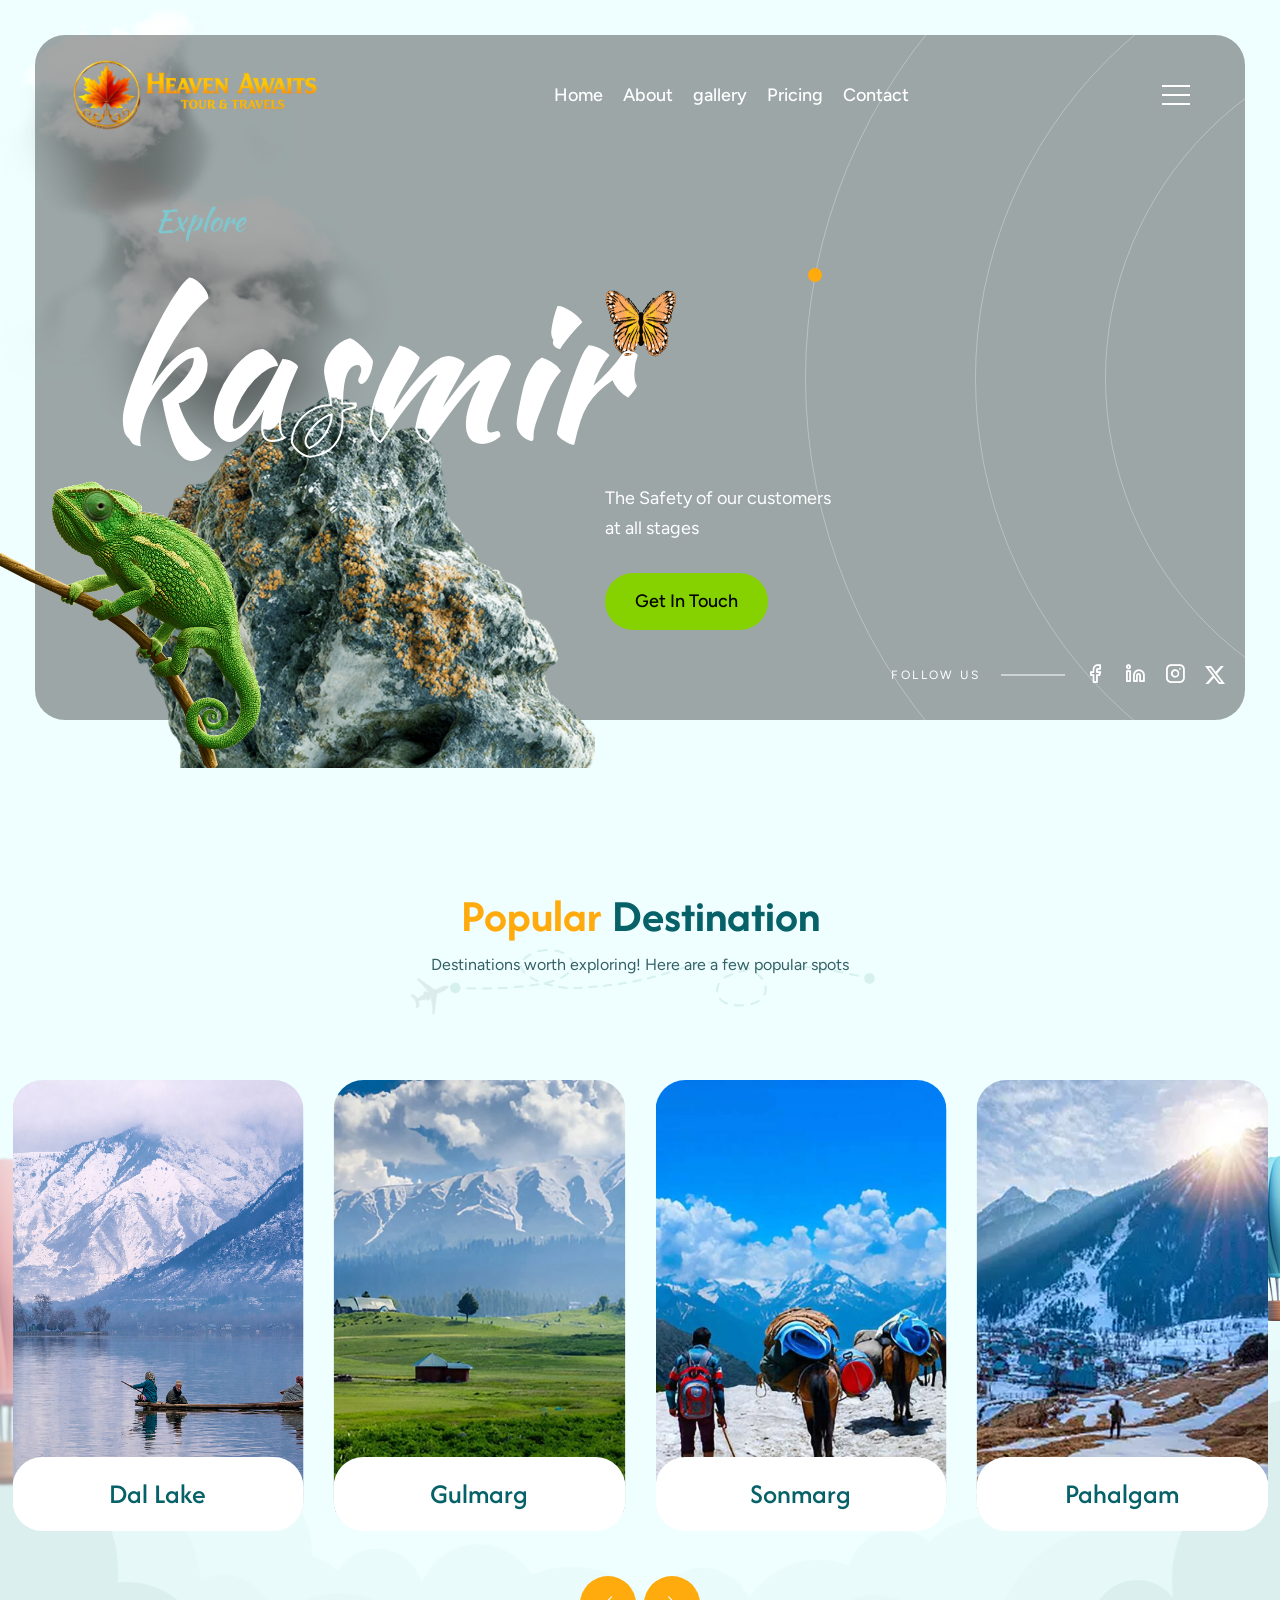
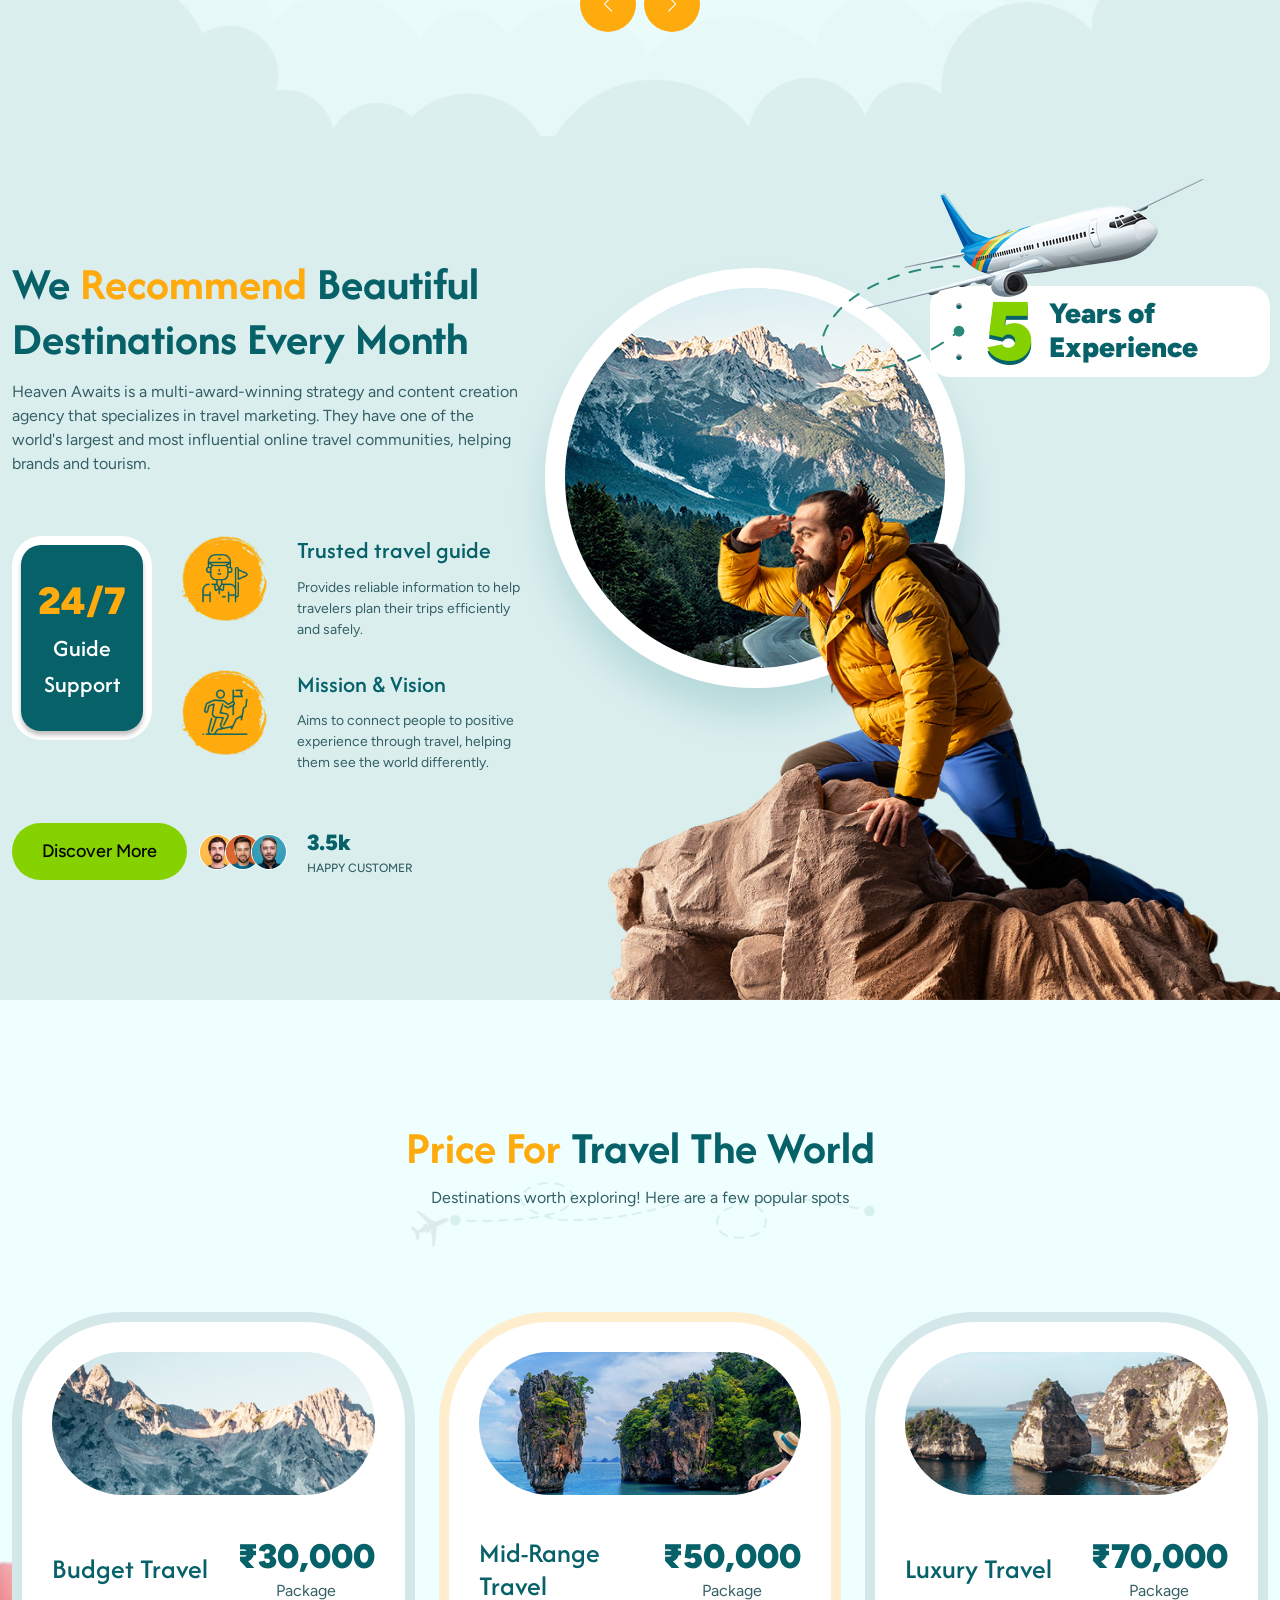
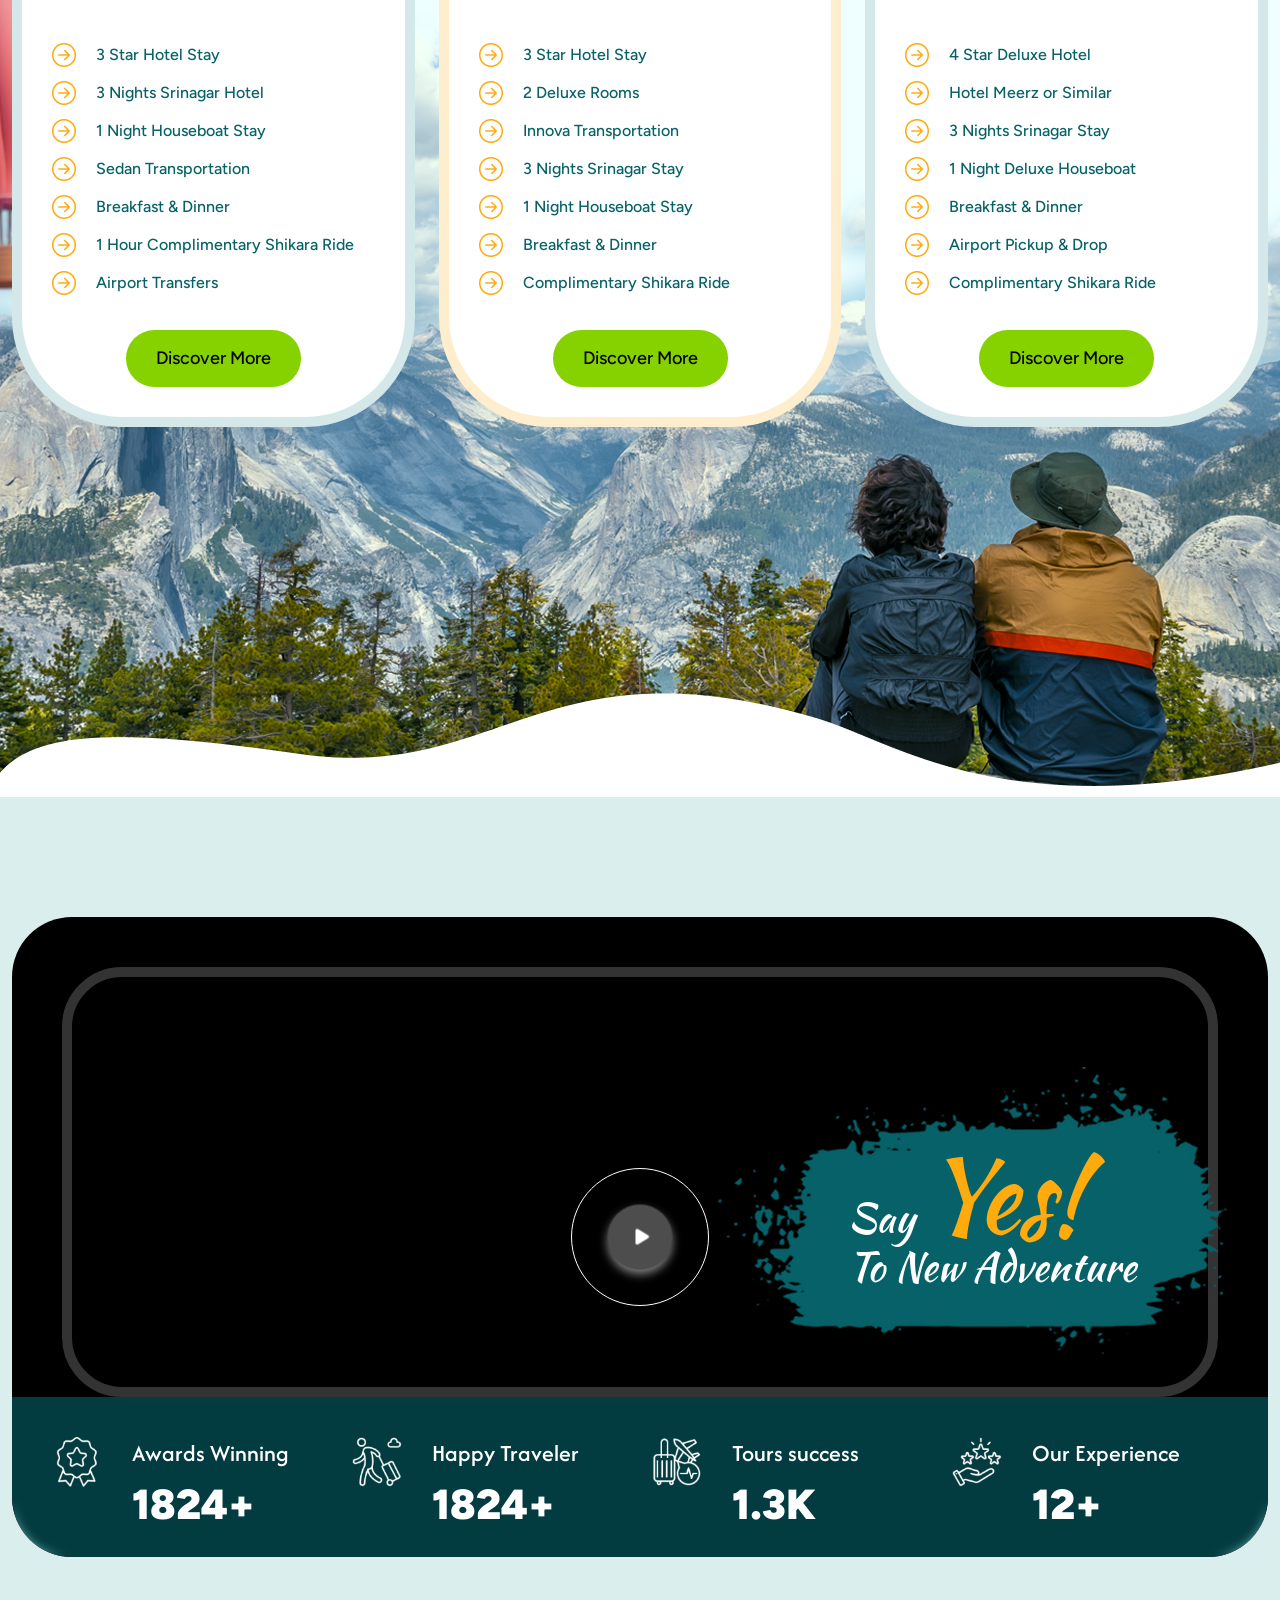
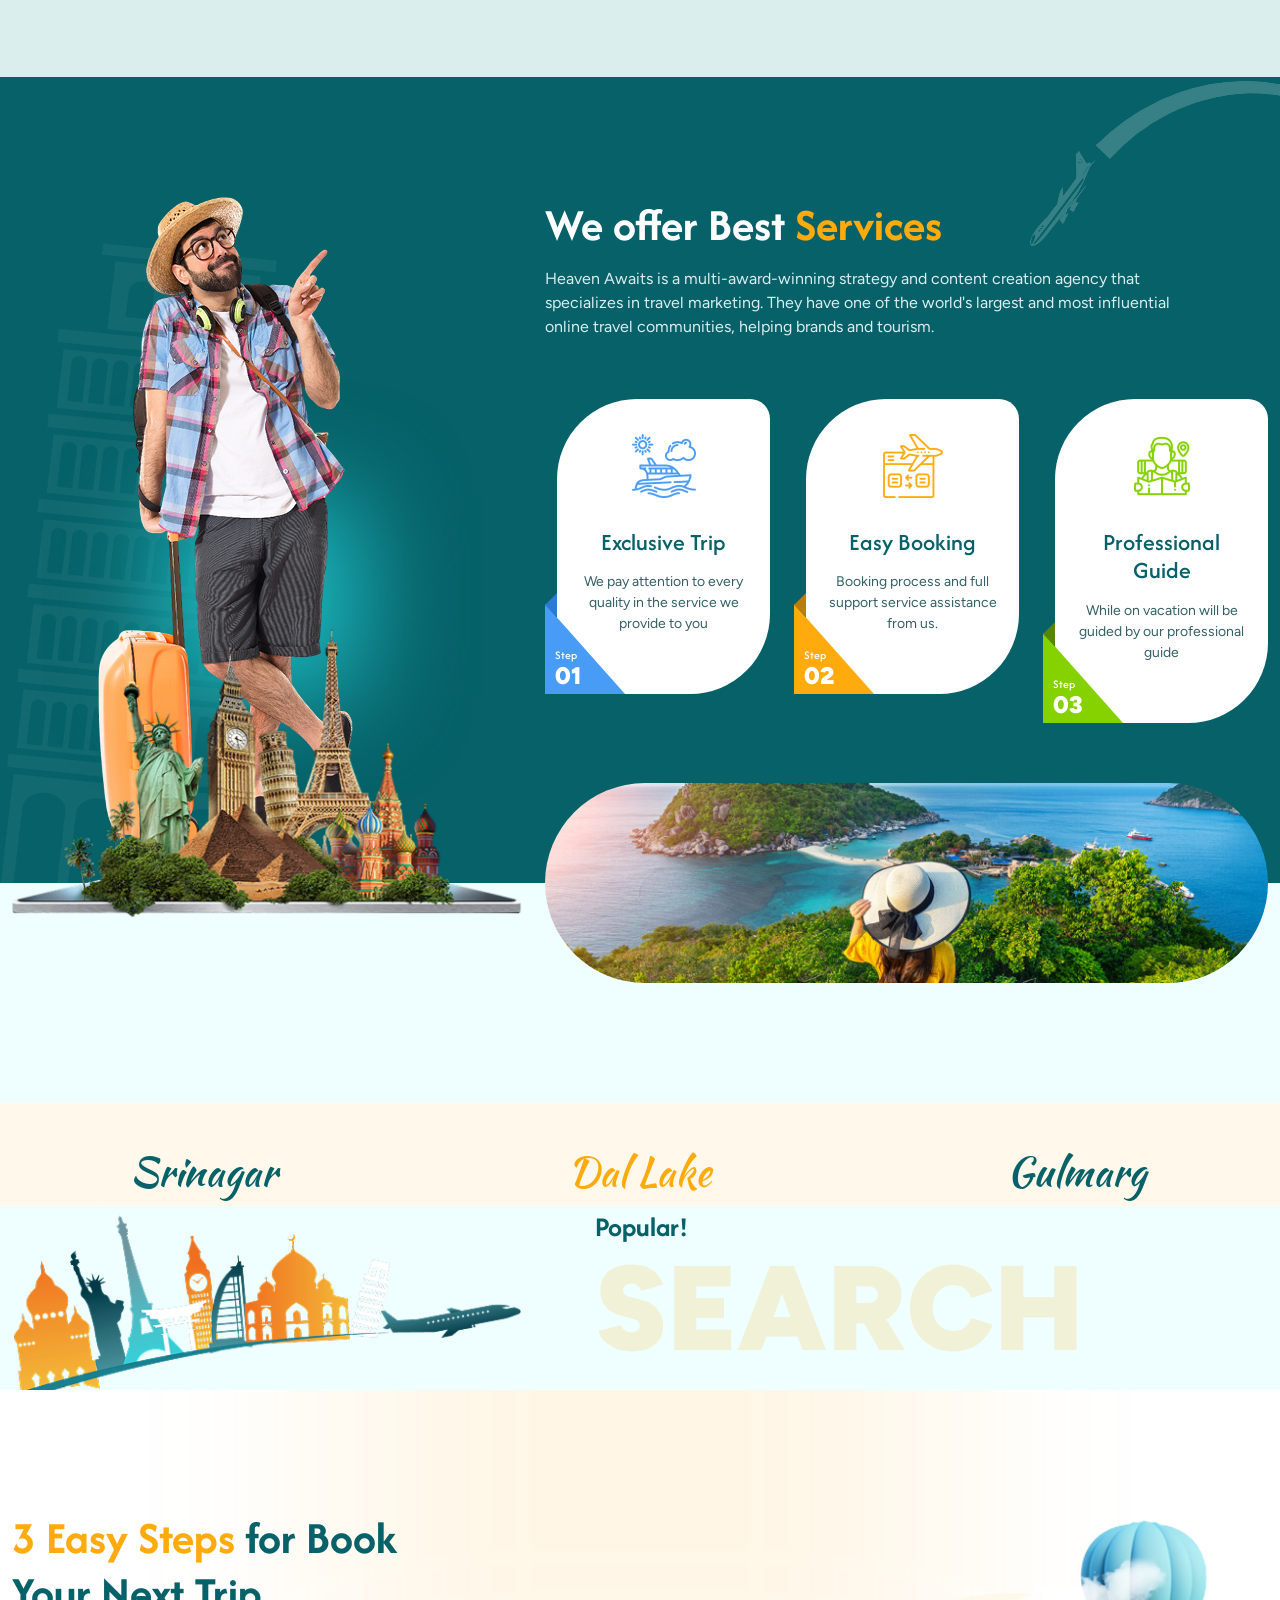
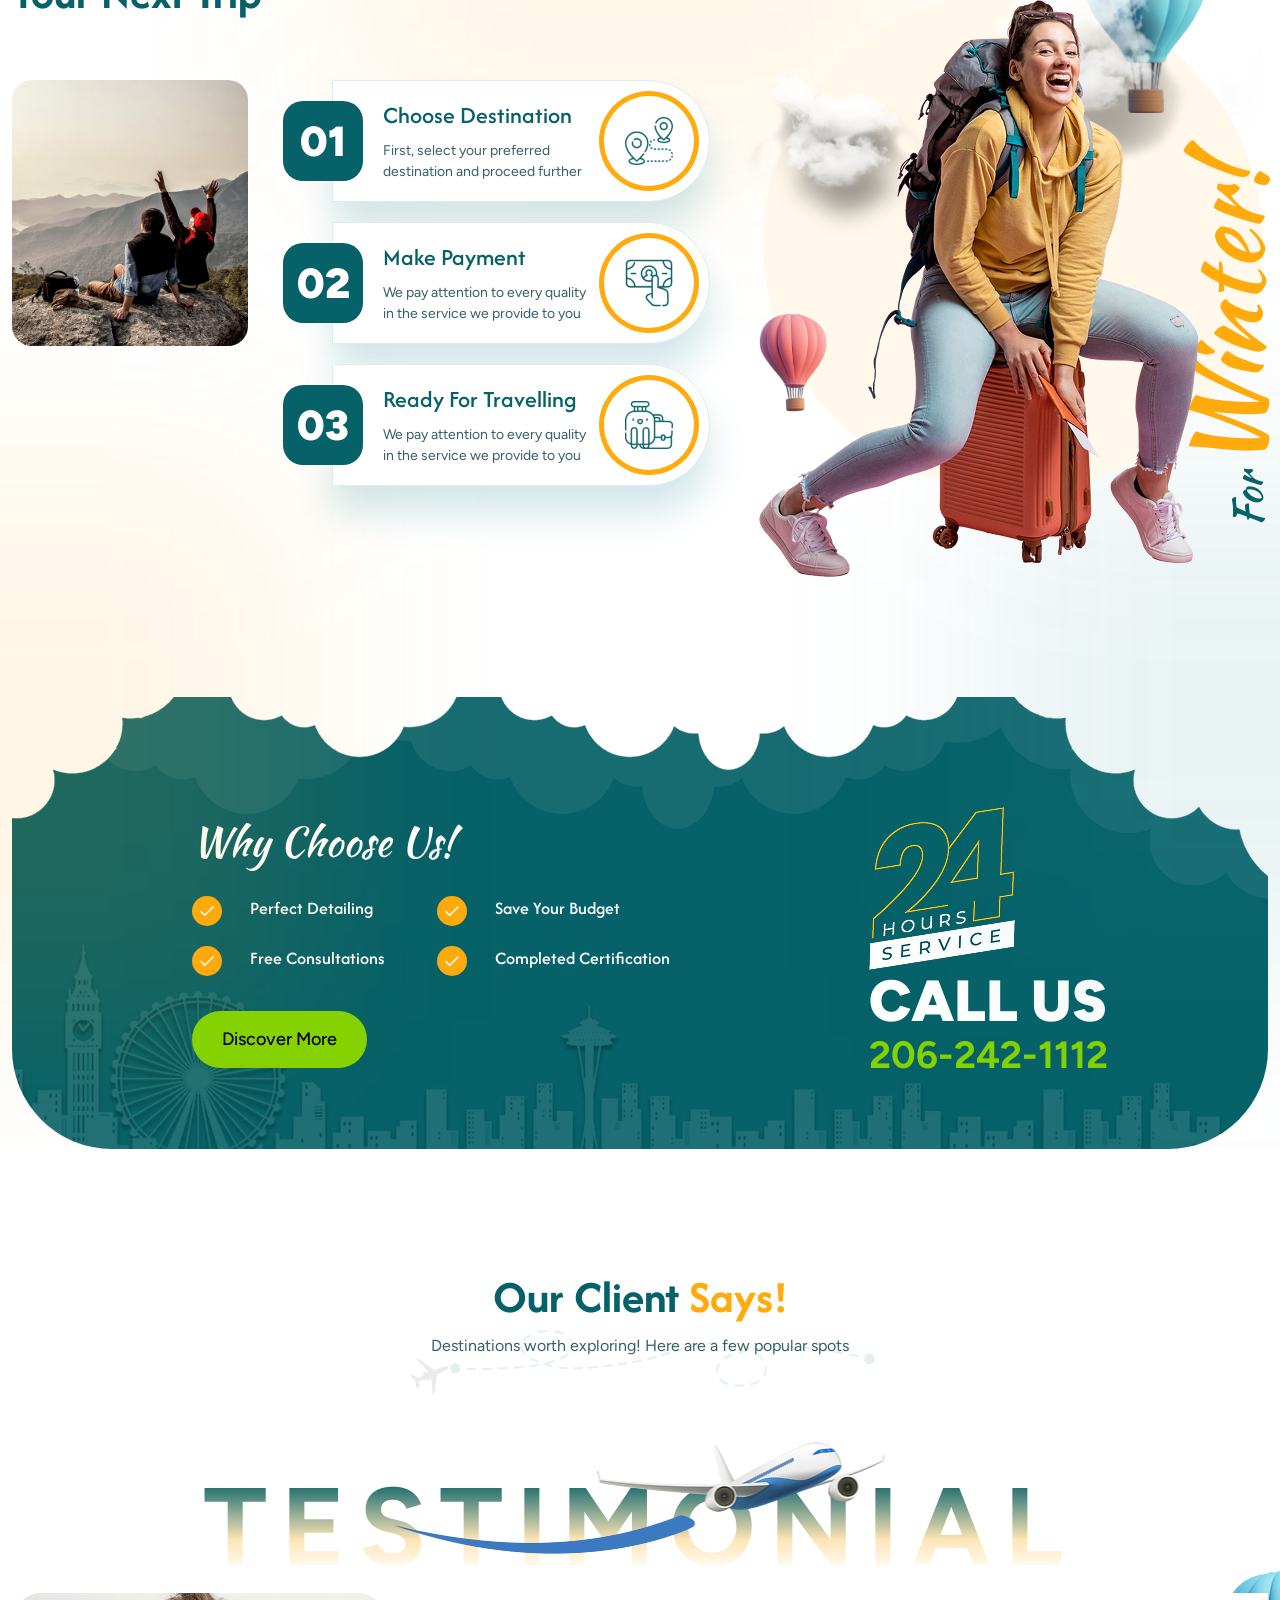
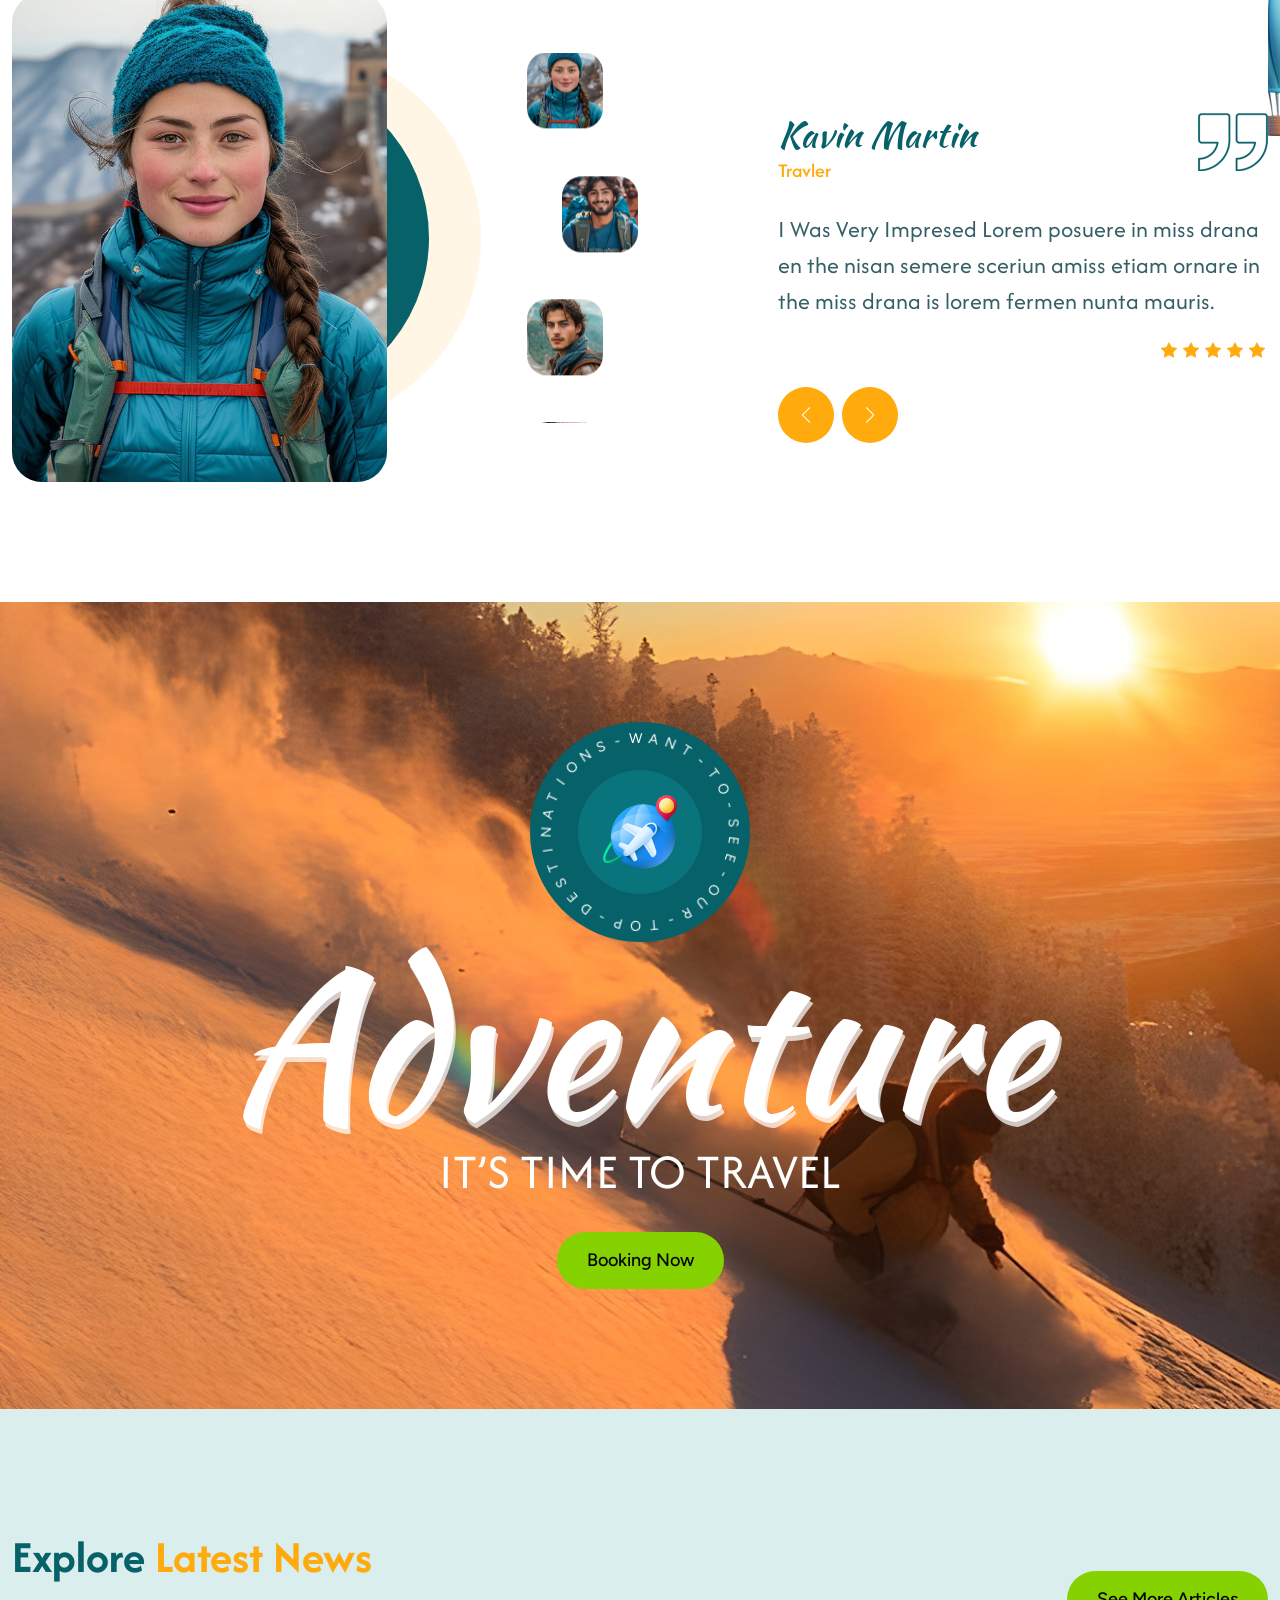
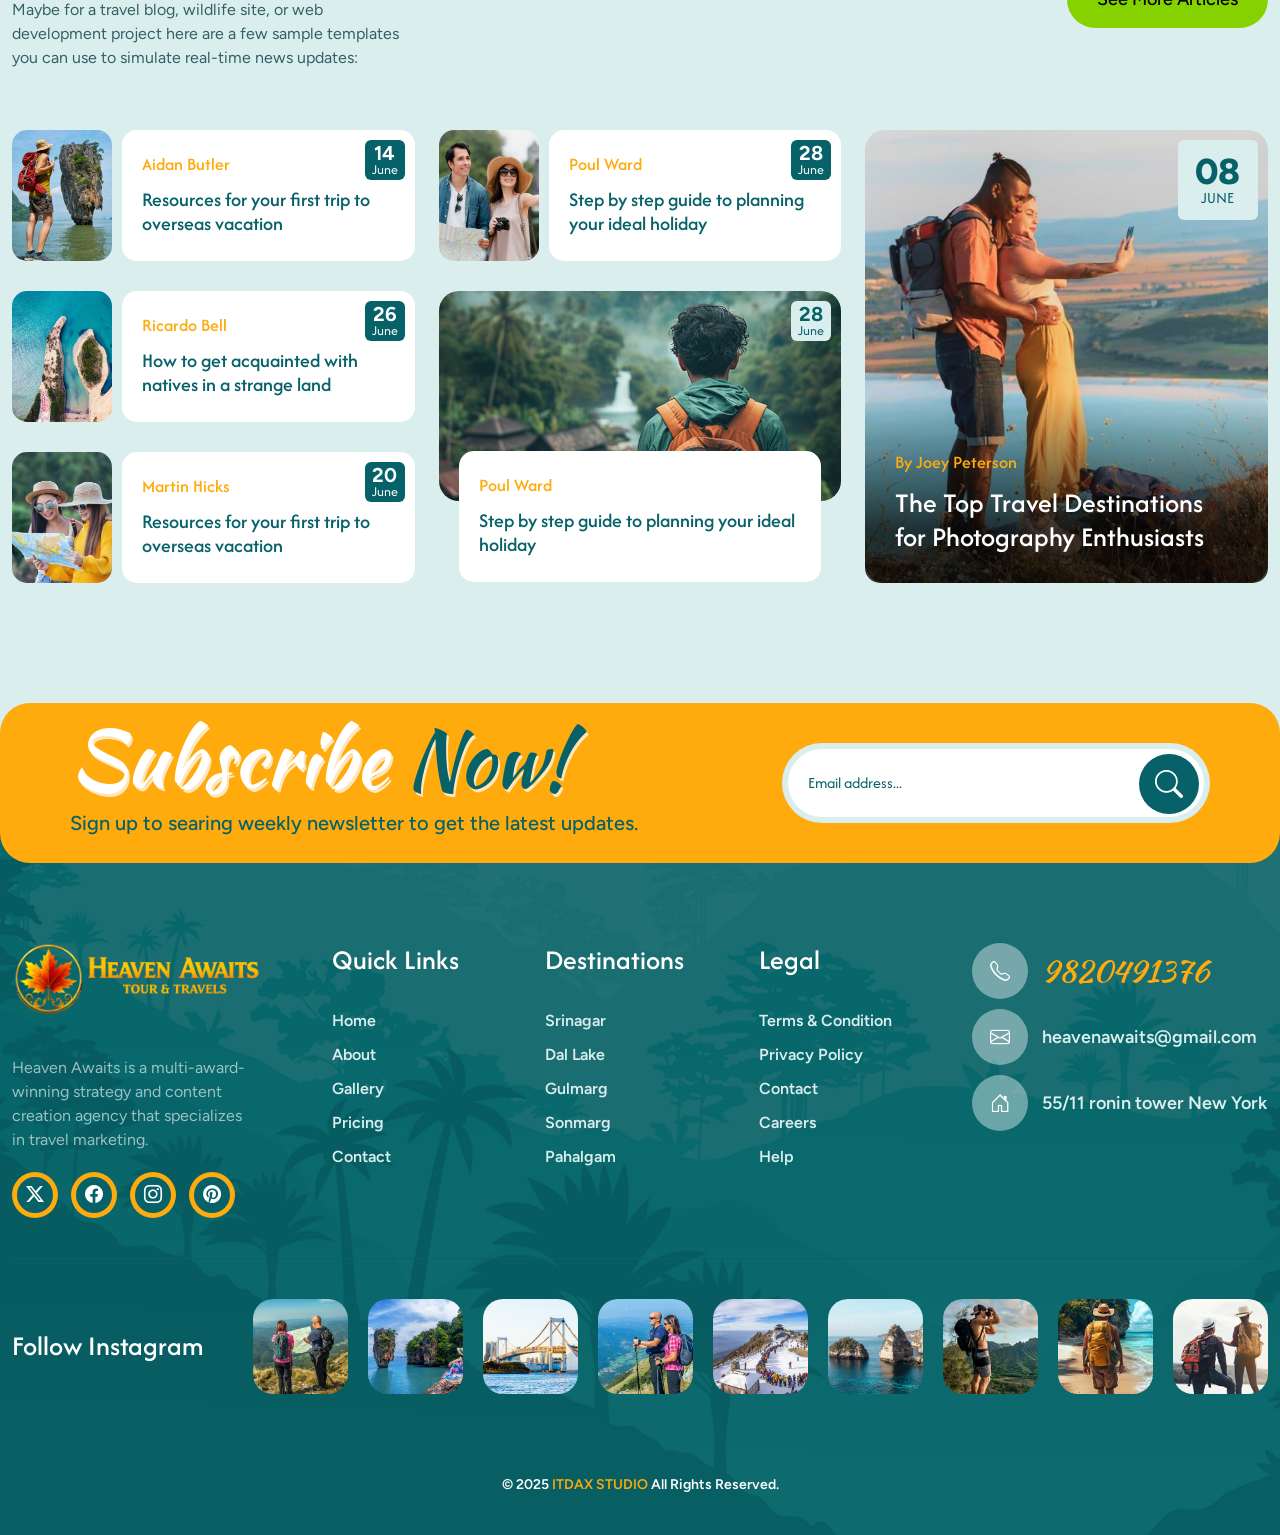
==== index.html @ baaa4e06 "12" ====
<!DOCTYPE html>
<html lang="en">


<head>

	<!-- META -->
    <meta charset="utf-8">
    <meta http-equiv="X-UA-Compatible" content="IE=edge">
    <meta name="keywords" content="">
    <meta name="author" content="">
    <meta name="robots" content="">    
    <meta name="description" content="">
    
    <!-- FAVICONS ICON -->
    <link rel="icon" href="images/favicon.ico" type="image/x-icon">
    <link rel="shortcut icon" type="image/x-icon" href="images/favicon.png">
    
    <!-- PAGE TITLE HERE -->
    <title>Heaven Awaits Tour & Travels </title>
    
    <!-- MOBILE SPECIFIC -->
    <meta name="viewport" content="width=device-width, initial-scale=1">

    <link rel="stylesheet"  href="css/bootstrap.min.css"><!-- BOOTSTRAP STYLE SHEET -->
    <link rel="stylesheet"  href="css/bootstrap-select.min.css"><!-- BOOTSTRAP SELECT BOX CSS -->
    <link rel="stylesheet"  href="css/font-awesome.min.css"><!-- FONTAWESOME STYLE SHEET -->
    <link rel="stylesheet"  href="css/feather.css"><!-- FEATHER ICON SHEET -->
    <link rel="stylesheet"  href="css/owl.carousel.min.css"><!-- OWL CAROUSEL STYLE SHEET -->
    <link rel="stylesheet"  href="css/magnific-popup.min.css"><!-- MAGNIFIC POPUP STYLE SHEET -->
    <link rel="stylesheet"  href="css/swiper-bundle.min.css"><!-- Link Swiper's CSS -->  
    <link rel="stylesheet"  href="css/style.css"><!-- MAIN STYLE SHEET -->
    <link rel="stylesheet"  href="css/bootstrap-datetimepicker.css"><!-- DATEPICKER STYLE SHEET -->  
    <link rel="stylesheet"  href="css/bootstrap-icons.css"><!-- BOOTSTRAP ICON STYLE SHEET -->
    <link rel="stylesheet"  href="css/lc_lightbox.css"><!-- Lc light box popup -->
    <link rel="stylesheet"  href="css/bootstrap-slider.min.css"><!-- Price Range Slider -->     
    

</head>

<body>
<!-- LOADING AREA START ===== -->
<div class="loading-area">
    <div class="loading-box"></div>
    <div class="loading-pic">
        <figure class="loader">
            <div class="dot white"></div>
            <div class="dot"></div>
            <div class="dot"></div>
            <div class="dot"></div>
            <div class="dot"></div>
        </figure>
    </div>
</div>
<!-- LOADING AREA  END ====== -->

<!-- Curser Pointer -->
<div class="cursor"></div>
<div class="cursor2"></div>

<!-- HEADER START -->
<header class="sticky-header site-header header-style-1 mobile-sider-drawer-menu">
    <div class="main-bar-wraper  navbar-expand-lg">
        <div class="main-bar">  
                                    
            <!-- NAV Toggle Button -->
            <button id="mobile-side-drawer" data-target=".header-nav" data-toggle="collapse" type="button" class="navbar-toggler collapsed">
                <span class="sr-only">Toggle navigation</span>
                <span class="icon-bar icon-bar-first"></span>
                <span class="icon-bar icon-bar-two"></span>
                <span class="icon-bar icon-bar-three"></span>
            </button>

            <div class="logo-header">
                <div class="logo-header-inner logo-header-one">
                    <a href="index.html">
                    <img src="images/logo-dark.png" alt="">
                    </a>
                </div>
            </div>

            <!-- MAIN Vav -->
            <div class="nav-animation header-nav navbar-collapse collapse d-flex justify-content-end">
        
                <ul class=" nav navbar-nav">
                    <li><a href="index.html">Home</a></li>
                    <li><a href="about.html">About</a></li>
                    <li><a href="gallery.html">gallery</a></li>
                    <li><a href="pricing.html">Pricing</a></li>
                    <li><a href="contact.html">Contact</a></li>
                    

                </ul>

            </div>

            <!-- Header Right Section-->
            <div class="extra-nav header-1-nav">
                <div class="extra-cell one">
                    <!-- <div class="header-search">
                        <a href="#search" class="header-search-icon"><i class="bi bi-search"></i></a>
                    </div>                                 -->
                </div>
                <div class="extra-cell two trv-r-section-block">
                    <a href="javascript:;" class="navSidebar-button">
                        <span class="trv-nev-line1"></span>
                        <span class="trv-nev-line2"></span>
                        <span class="trv-nev-line1"></span>
                        <b class="trv-new-info-btn">Info</b>
                    </a>
                </div>
            </div>

            
            <!-- SITE Search -->
            <div id="search"> 
                <span class="close-btn">X</span>
                <form role="search" id="searchform" action="https://thewebmax.org/search" method="get" class="radius-xl">
                    <div class="input-group">
                        <input class="form-control" value="" name="q" type="search" placeholder="Search...">
                        <span class="input-group-append">
                            <button type="button" class="search-btn">
                                <i class="bi bi-search"></i>
                            </button>
                        </span>
                    </div> 
                </form>
            </div> 
        
        </div>
    </div>
    <!-- Sidebar popup Item -->
    <div class="xs-sidebar-group info-group">
        <div class="xs-overlay xs-bg-black"></div>
        <div class="xs-sidebar-widget">

            <div class="sidebar-widget-container">
                <div class="widget-heading">
                    <a href="#" class="close-side-widget">
                        <i class="bi bi-x-square-fill"></i>
                    </a>
                </div>

                <div class="sidebar-textwidget">

                    <!-- Sidebar Info Content -->
                    <div class="sidebar-info-contents">
                        <div class="content-inner">
                            <div class="content-box">

                                <div class="trv-side-pnl-info">
                                    <div class="trv-side-pnl-logo">
                                        <img src="images/logo-dark.png" alt="Image">
                                    </div>
                                    <div class="trv-side-pnl-content">

                                        <div class="trv-side-pnl-content-mid">
                                            <h3 class="trv-sm-title">It’s Time to Traveling</h3>
                                            <h3 class="trv-lg-title">Plan Your Next Holiday</h3>
                                            <p>Heaven Awaits  is a multi-award-winning strategy and content creation agency that specializes in travel marketing.</p>   
                                        </div>
                                        
                                        <h3 class="trv-sm-title">Don't miss out this offers!</h3>
                                        <ul class="trv-side-pnl-plan">
                                            <li>
                                                <h2 class="trv-side-pnl-plan-count">₹10199</h2>
                                                <span>Basic Plan</span>
                                            </li>
                                            <li>
                                                <h2 class="trv-side-pnl-plan-count">₹10299</h2>
                                                <span>Pro Plan</span>
                                            </li>
                                            <li>
                                                <h2 class="trv-side-pnl-plan-count">₹10399</h2>
                                                <span>Full Plan</span>
                                            </li>
                                        </ul>

                                        <ul class="social-icons">
                                            <li><a href="https://www.x.com/"><i class="bi bi-twitter-x"></i></a></li>
                                            <li><a href="https://www.facebook.com/"><i class="bi bi-facebook"></i></a></li>
                                            <li><a href="https://www.instagram.com/"><i class="bi bi-instagram"></i></a></li>
                                            <li><a href="https://www.pinterest.com/"><i class="bi bi-pinterest"></i></a></li>
                                        </ul>


                                    </div>
                                </div>
                                
                            </div>
                        </div>
                    </div>

                </div>

            </div>
        </div>
    </div>
    <!--End Sidebar popup Item -->
</header>
<!-- HEADER END -->
     
<div class="page-wraper">
    
    <!-- CONTENT START -->
    <div class="page-content">

        <!-- Banner Style One -->
        <div class="trv-banner-1-wrap">
            <div class="trv-banner-1-rain-effect">
                <div class="rain front-row"></div>
                <div class="rain back-row"></div>
            </div>
            <video muted autoplay playsinline loop class="trv-vid-full">
                <source src="images/video-1.mp4" type="video/mp4">
            </video>

            <div class="trv-banner-1-overlay">
                <div class="trv-banner-1-text">
                    <span class="trv-banner-1-text-small">Explore</span>
                    <div class="trv-banner-1-text-mid">
                        <h1 class="trv-banner-1-text-large" title="Vietnam"> kasmir<img class="trv-btrfly" src="images/butterfly.gif" alt="image"></h1>
                        <h1 class="trv-banner-1-text-large-outline" title="Vietnam">kasmir</h1>
                    </div>
                    <span class="trv-banner-rock-pic">
                        <img src="images/main-slider/slider1/Rock.png" alt="Image">
                    </span>
                    <div class="trv-banner-text-detail">The Safety of our customers at all stages</div>
                    <div class="trv-banner-btn"><a href="contact.html" class="site-button butn-bg-shape">Get In Touch</a></div>
                </div>

                <div class="trv-banner-1-social">
                    <span>Follow Us</span>
                    <ul>
                        <li><a href="javascript:;"><i class="feather feather-facebook"></i></a></li>
                        <li><a href="javascript:;"><i class="feather feather-linkedin"></i></a></li>
                        <li><a href="javascript:;"><i class="feather feather-instagram"></i></a></li>
                        <li><a href="javascript:;"><i class="bi bi-twitter-x"></i></a></li>
                    </ul>
                </div>

                <div class="twm-img-bg-circle-area">
                    <div class="twm-img-bg-circle1-wrap">
                        <div class="twm-img-bg-circle1 rotate-center"><span></span></div>
                    </div>
                    <div class="twm-img-bg-circle2-wrap">
                        <div class="twm-img-bg-circle2 rotate-center-reverse"><span></span></div>
                    </div>
                    <div class="twm-img-bg-circle3-wrap">
                        <div class="twm-img-bg-circle3 rotate-center"><span></span></div>
                    </div>
                    
                </div>
            </div>
        

            <div class="tvr-banner-1-bottom-left">
                <div class="media">
                    <img src="images/lizard.png" alt="Image" class="lizard">
                    <img src="images/li-eye.gif" alt="image" class="lizard-eye">
                </div>
            </div>
            <div class="trv-cloud-1">            
                <div class="marquee-hm1-cloud1">
                    <img src="images/cloud-1.png" alt="Image">
                </div>
            </div>
            <div class="trv-cloud-2">
                <div class="marquee-hm1-cloud2">
                    <img src="images/cloud-2.png" alt="Image">    
                </div>
            </div>
            
        </div>
        <!-- Banner Style One End -->

        <!-- SEARCH BAR START-->
        <!-- <div class="trv-search-st1-wrap">
            <div class="trv-search-st1">
                <div class="trv-search-st1-bg">
                    <form>
                        <div class="trv-search-st1-column-wrap">
                            <div class="trv-search-st1-column">
                                <div class="form-group">
                                    <label><i><img src="images/search-icon/icon1.png" alt="Image"></i>Location</label>
                                    <select class="form-select form-control" aria-label="Default select example">
                                        <option selected>New Zealand</option>
                                        <option value="1">Paris</option>
                                        <option value="2">Bali</option>
                                        <option value="3">Indonesia</option>
                                    </select>
                                </div>
                            </div>
                            <div class="trv-search-st1-column">
                                <div class="form-group">
                                    <label><i><img src="images/search-icon/icon2.png" alt="Image"></i>Activity Type</label>
                                    <select class="form-select form-control" aria-label="Default select example">
                                        <option selected>Adventure</option>
                                        <option value="1">Paris</option>
                                        <option value="2">Bali</option>
                                        <option value="3">Indonesia</option>
                                    </select>
                                </div>
                            </div>
                            <div class="trv-search-st1-column">
                                <div class="form-group form-group-2column-wrap twm-input-with-icon">
                                    <label><i><img src="images/search-icon/icon3.png" alt="Image"></i>Date</label>
                                    <div class="input-group">
                                        <div class="input-group date datepicker">
                                            <input class="form-control" placeholder="Date">
                                            <span class="input-group-append input-group-addon">
                                                <span class="input-group-text">
                                                    <i class="fa fa-solid fa-calendar-days"></i>
                                                </span>
                                            </span>
                                        </div>
                                    </div>
                                </div>
                            </div>
                            <div class="trv-search-st1-column">
                                <div class="form-group form-group-2column-wrap twm-input-with-icon">
                                    <label><i><img src="images/search-icon/icon4.png" alt="Image"></i>Traveler</label>
                                    <div class="quantity btn-quantity2">
                                        <input id="demo_vertical2" type="text" value="1" name="demo_vertical2">
                                    </div>
                                </div>
                            </div>
                            <div class="trv-search-st1-column-last">
                                <div class="trv-search-st1-search-btn">
                                    <button type="button" class="srch-btn"><i class="bi bi-search"></i></button>
                                </div>
                            </div>
                        </div>

                        
                    </form>
                </div>
            </div>
        </div> -->
        <!-- SEARCH BAR END--> 

        <!--POPULAR DESTINATION SECTION START-->
        <div class="section-full p-t120 p-b90 trv-popular-destination tvr-hot-ballon-wrap" style="background-image: url(images/background/Cloud-bg.png)">
            <div class="container">
                <!-- TITLE START-->
                <div class="section-head trv-head-title-wrap center-position">
                    <h2 class="trv-head-title"><span class="site-text-yellow">Popular </span>Destination </h2>
                    <div class="trv-head-discription">Destinations worth exploring! Here are a few popular spots</div>
                    <div class="trv-head-title-image">
                        <img src="images/background/Title-Separator.png" alt="Image">
                    </div>
                </div>
                <!-- TITLE END-->

                <div class="section-content">

                    <div class="swiper trv-popular-destination-row trv-pop-des-st1-carousal swiper-nav-center-bottom">
                        <div class="swiper-wrapper">
                            <div class="swiper-slide">
                                <div class="trv-destination-bx1">
                                    <div class="trv-media">
                                        <a href="destination-detail.html"><img src="images/destinations/style1/pic1.jpg" alt="Image"></a>
                                    </div>
                                    <div class="trv-content">
                                        <h3 class="trv-title"><a href="destination-detail.html">Srinagar</a></h3>
                                    </div>
                                    <div class="trv-on-hover">
                                        <img src="images/destinations/hotballon-right.png" alt="image">
                                    </div>
                                </div>
                            </div>

                            <div class="swiper-slide">
                                <div class="trv-destination-bx1">
                                    <div class="trv-media">
                                        <a href="destination-detail.html"><img src="images/destinations/style1/pic2.jpg" alt="Image"></a>
                                    </div>
                                    <div class="trv-content">
                                        <h3 class="trv-title"><a href="destination-detail.html">Dal Lake</a></h3>
                                    </div>
                                    <div class="trv-on-hover">
                                        <img src="images/destinations/hotballon-right.png" alt="image">
                                    </div>
                                </div>
                            </div>

                            <div class="swiper-slide">
                                <div class="trv-destination-bx1">
                                    <div class="trv-media">
                                        <a href="destination-detail.html"><img src="images/destinations/style1/pic3.jpg" alt="Image"></a>
                                    </div>
                                    <div class="trv-content">
                                        <h3 class="trv-title"><a href="destination-detail.html">Gulmarg</a></h3>
                                    </div>
                                    <div class="trv-on-hover">
                                        <img src="images/destinations/hotballon-right.png" alt="image">
                                    </div>
                                </div>
                            </div>

                            <div class="swiper-slide">
                                <div class="trv-destination-bx1">
                                    <div class="trv-media">
                                        <a href="destination-detail.html"><img src="images/destinations/style1/pic4.jpg" alt="Image"></a>
                                    </div>
                                    <div class="trv-content">
                                        <h3 class="trv-title"><a href="destination-detail.html">Sonmarg</a></h3>
                                    </div>
                                    <div class="trv-on-hover">
                                        <img src="images/destinations/hotballon-right.png" alt="image">
                                    </div>
                                </div>
                            </div>

                            <div class="swiper-slide">
                                <div class="trv-destination-bx1">
                                    <div class="trv-media">
                                        <a href="destination-detail.html"><img src="images/destinations/style1/pic5.jpg" alt="Image"></a>
                                    </div>
                                    <div class="trv-content">
                                        <h3 class="trv-title"><a href="destination-detail.html">Pahalgam</a></h3>
                                    </div>
                                    <div class="trv-on-hover">
                                        <img src="images/destinations/hotballon-right.png" alt="image">
                                    </div>
                                </div>
                            </div>

                            <!-- <div class="swiper-slide">
                                <div class="trv-destination-bx1">
                                    <div class="trv-media">
                                        <a href="destination-detail.html"><img src="images/destinations/style1/pic6.jpg" alt="Image"></a>
                                    </div>
                                    <div class="trv-content">
                                        <h3 class="trv-title"><a href="destination-detail.html">Dal Lake</a></h3>
                                    </div>
                                    <div class="trv-on-hover">
                                        <img src="images/destinations/hotballon-right.png" alt="image">
                                    </div>
                                </div>
                            </div>

                            <div class="swiper-slide">
                                <div class="trv-destination-bx1">
                                    <div class="trv-media">
                                        <a href="destination-detail.html"><img src="images/destinations/style1/pic7.jpg" alt="Image"></a>
                                    </div>
                                    <div class="trv-content">
                                        <h3 class="trv-title"><a href="destination-detail.html">gulmarg</a></h3>
                                    </div>
                                    <div class="trv-on-hover">
                                        <img src="images/destinations/hotballon-right.png" alt="image">
                                    </div>
                                </div>
                            </div>

                            <div class="swiper-slide">
                                <div class="trv-destination-bx1">
                                    <div class="trv-media">
                                        <a href="destination-detail.html"><img src="images/destinations/style1/pic8.jpg" alt="Image"></a>
                                    </div>
                                    <div class="trv-content">
                                        <h3 class="trv-title"><a href="destination-detail.html">Sonmarg</a></h3>
                                    </div>
                                    <div class="trv-on-hover">
                                        <img src="images/destinations/hotballon-right.png" alt="image">
                                    </div>
                                </div>
                            </div> -->

                        </div>
                        <div class="swiper-button-next"></div>
                        <div class="swiper-button-prev"></div>
                    </div>
                    
                </div> 

            </div>

            <div class="left-hot-ballon"><img src="images/hotballon-Left.png" alt="image"></div>
            <div class="right-hot-ballon"><img src="images/hotballon-right.png" alt="image"></div>
        
        </div>
        <!--POPULAR DESTINATION SECTION END-->

        <!--WE RECOMMEND SECTION START-->
        <div class="section-full p-t120 p-b0 trv-we-recommend">
            <div class="container">
                <div class="section-content">
                    <div class="trv-we-recommend-row">
                        <div class="row">
                            <div class="col-xl-5 col-lg-7 col-md-12">
                                <div class="trv-we-recommend-content">
                                    <!-- TITLE START-->
                                    <div class="section-head trv-head-title-wrap left-position">
                                        <h2 class="trv-head-title">We <span class="site-text-yellow">Recommend </span>Beautiful Destinations Every Month</h2>
                                        <div class="trv-head-discription">Heaven Awaits  is a multi-award-winning strategy and content creation
                                            agency that specializes in travel marketing. They have one of the
                                            world's largest and most influential online travel communities,
                                            helping brands and tourism.
                                        </div>
                                    </div>
                                    <!-- TITLE END-->

                                    <div class="trv-we-rec-mid-section">
                                        <div class="trv-24-7-bx">
                                        <div class="trv-24-7-info">
                                                <span class="nbr">24/7</span>
                                                <span class="info">Guide Support</span>
                                        </div> 
                                        </div>

                                        <div class="trv-icon-bx-st1-bx">
                                            <div class="trv-icon-bx-st1 m-b30">
                                                <div class="trv-icon-bx-media"><span><img src="images/trv-icon/travel-guide.png" alt="#"></span></div>
                                                <div class="trv-icon-bx-info">
                                                    <h4 class="trv-icon-bx-title">Trusted travel guide</h4>
                                                    <p class="p-text">Provides reliable information to help travelers plan their trips efficiently and safely.</p>   
                                                </div>
                                            </div>
                                            <div class="trv-icon-bx-st1 m-b30">
                                                <div class="trv-icon-bx-media"><span><img src="images/trv-icon/mission-icon.png" alt="#"></span></div>
                                                <div class="trv-icon-bx-info">
                                                    <h4 class="trv-icon-bx-title">Mission & Vision</h4>
                                                    <p class="p-text">Aims to connect people to positive experience through travel, helping them see the world differently.</p>   
                                                </div>
                                            </div>
                                        </div>
                                    </div>

                                    <div class="trv-we-rec-bottom-section">
                                        <div class="trv-we-rec-btn">
                                            <a href="destination-3-grid.html" class="site-button butn-bg-shape">Discover More</a>
                                        </div>
                                        <div class="trv-hpy-cus">
                                            <div class="trv-cus-pic-box">
                                                <span class="trv-cus-pic-box-pic first-bx">
                                                    <img src="images/hpy-cus/pic1.jpg" alt="">
                                                </span>
                                                <span class="trv-cus-pic-box-pic">
                                                    <img src="images/hpy-cus/pic2.jpg" alt="">
                                                </span>
                                                <span class="trv-cus-pic-box-pic">
                                                    <img src="images/hpy-cus/pic3.jpg" alt="">
                                                </span>
                                            </div>
                                            <div class="trv-hpy-cus-count">
                                                <span>3.5k</span>
                                                <p>Happy Customer</p>
                                            </div>
                                        </div>
                                    </div>
                                </div>
                            </div>
                            <div class="col-xl-7 col-lg-5 col-md-12 trv-we-rec-media-main-wrap">

                                <div class="trv-year-section">
                                    <div class="trv-year-media">
                                        <img src="images/plane1.png" alt="image">
                                    </div>
                                    <div class="trv-year-info">
                                        <h2 class="numbr">5</h2>
                                        <span>Years of Experience</span>
                                    </div>
                                </div>
                                <div class="trc-we-rec-circle-bx">
                                    <img src="images/we-rec-pic2.jpg" alt="image">
                                </div>
                                <div class="trv-we-rec-media-main">
                                    <img src="images/we-rec-pic.png" alt="Image">
                                </div>
                            </div>
                        </div>
                    </div>
                    
                    
                </div> 

            </div>
        
        </div>
        <!--WE RECOMMEND SECTION END-->

          <!-- PRICING SECTION START -->
        <div class="section-full trv-price-bx1-wrap p-t120" style="background-image: url(images/pricebg-1.png);">
            <div class="container">
                <!-- TITLE START-->
                    <div class="section-head trv-head-title-wrap center-position">
                        <h2 class="trv-head-title"><span class="site-text-yellow">Price For</span> Travel The World</h2>
                        <div class="trv-head-discription">Destinations worth exploring! Here are a few popular spots</div>
                        <div class="trv-head-title-image">
                            <img src="images/Title-Separator.png" alt="Image">
                        </div>
                    </div>
                <!-- TITLE END-->
                <div class="section-content">
                    <div class="trv-price-bx1-section">
                        <div class="row d-flex justify-content-center">
                            <div class="col-lg-4 col-md-6">
                                <div class="trv-price-bx1">
                                    <div class="trv-media">
                                        <img src="images/pic1_1.jpg" alt="image">
                                    </div>
                                    <div class="info">
                                        <div class="trv-price-head">
                                            <h4 class="trv-pricing-title">Budget Travel</h4>
                                            <div class="trv-plan-price">
                                                <span class="price">₹30,000</span>
                                                <span class="price-duration">Package</span>
                                            </div>
                                        </div>
                                        <ul class="trv-list">
                                            <li>
                                                <i class="bi bi-arrow-right-circle"></i>
                                                3 Star Hotel Stay
                                            </li>
                                            <li>
                                                <i class="bi bi-arrow-right-circle"></i>
                                                3 Nights Srinagar Hotel
                                            </li>
                                            <li>
                                                <i class="bi bi-arrow-right-circle"></i>
                                                1 Night Houseboat Stay
                                            </li>
                                            <li>
                                                <i class="bi bi-arrow-right-circle"></i>
                                                Sedan Transportation
                                            </li>
                                            <li>
                                                <i class="bi bi-arrow-right-circle"></i>
                                                Breakfast & Dinner
                                            </li>
                                            <li>
                                                <i class="bi bi-arrow-right-circle"></i>
                                                1 Hour Complimentary Shikara Ride
                                            </li>
                                            <li>
                                                <i class="bi bi-arrow-right-circle"></i>
                                                Airport Transfers
                                            </li>
                                        </ul>
                                        <div class="trv-discover-btn">
                                            <a href="contact.html" class="site-button butn-bg-shape">Discover More</a>
                                        </div>
                                    </div>
                                </div>
                            </div>
                            <div class="col-lg-4 col-md-6">
                                <div class="trv-price-bx1 active-bx">
                                    <div class="trv-media">
                                        <img src="images/pic2_1.jpg" alt="image">
                                    </div>
                                    <div class="info">
                                        <div class="trv-price-head">
                                            <h4 class="trv-pricing-title">Mid-Range Travel</h4>
                                            <div class="trv-plan-price">
                                                <span class="price">₹50,000</span>
                                                <span class="price-duration">Package</span>
                                            </div>
                                        </div>
                                        <ul class="trv-list">
                                            <li>
                                                <i class="bi bi-arrow-right-circle"></i>
                                                3 Star Hotel Stay
                                            </li>
                                            <li>
                                                <i class="bi bi-arrow-right-circle"></i>
                                                2 Deluxe Rooms
                                            </li>
                                            <li>
                                                <i class="bi bi-arrow-right-circle"></i>
                                                Innova Transportation
                                            </li>
                                            <li>
                                                <i class="bi bi-arrow-right-circle"></i>
                                                3 Nights Srinagar Stay
                                            </li>
                                            <li>
                                                <i class="bi bi-arrow-right-circle"></i>
                                                1 Night Houseboat Stay
                                            </li>
                                            <li>
                                                <i class="bi bi-arrow-right-circle"></i>
                                                Breakfast & Dinner
                                            </li>
                                            <!-- <li>
                                                <i class="bi bi-arrow-right-circle"></i>
                                                Gulmarg, Sonmarg & Pahalgam Sightseeing
                                            </li> -->
                                            <li>
                                                <i class="bi bi-arrow-right-circle"></i>
                                                Complimentary Shikara Ride
                                            </li>
                                            
                                        </ul>
                                        <div class="trv-discover-btn">
                                            <a href="contact.html" class="site-button butn-bg-shape">Discover More</a>
                                        </div>
                                    </div>
                                </div>
                            </div>
                            <div class="col-lg-4 col-md-6">
                                <div class="trv-price-bx1">
                                    <div class="trv-media">
                                        <img src="images/pic3.png" alt="image">
                                    </div>
                                    <div class="info">
                                        <div class="trv-price-head">
                                            <h4 class="trv-pricing-title">Luxury Travel</h4>
                                            <div class="trv-plan-price">
                                                <span class="price">₹70,000</span>
                                                <span class="price-duration">Package</span>
                                            </div>
                                        </div>
                                        <ul class="trv-list">
                                            <li>
                                                <i class="bi bi-arrow-right-circle"></i>
                                                4 Star Deluxe Hotel
                                            </li>
                                            <li>
                                                <i class="bi bi-arrow-right-circle"></i>
                                                Hotel Meerz or Similar
                                            </li>
                                            <li>
                                                <i class="bi bi-arrow-right-circle"></i>
                                                3 Nights Srinagar Stay
                                            </li>
                                            <li>
                                                <i class="bi bi-arrow-right-circle"></i>
                                                1 Night Deluxe Houseboat
                                            </li>
                                            <li>
                                                <i class="bi bi-arrow-right-circle"></i>
                                                Breakfast & Dinner 
                                            </li>
                                            <li>
                                                <i class="bi bi-arrow-right-circle"></i>
                                                Airport Pickup & Drop
                                            </li>
                                            <li>
                                                <i class="bi bi-arrow-right-circle"></i>
                                                Complimentary Shikara Ride
                                            </li>

                                        </ul>
                                        <div class="trv-discover-btn">
                                            <a href="contact.html" class="site-button butn-bg-shape">Discover More</a>
                                        </div>
                                    </div>
                                </div>
                            </div>
                        </div>
                    </div>
                </div>
            </div>
            <div class="left-hot-ballon"><img src="images/hotballon-Left.png" alt="image"></div>
            <div class="trv-price-bx1-btm-shape" style="background-image: url(images/pricebg-shape.png);"></div>
        </div>
        <!-- PRICING SECTION END -->

        <!-- CLIENT LOGO SECTION START -->
        <!-- <div class="section-full trv-client-section">
            <div class="trv-client-row">
                <div class="container">
                    <div class="section-content">
                        <div class="trv-client-carousel">
                            <div class="row">
                                <div class="col-xl-3 col-lg-12 col-md-12">
                                    <div class="trv-client-titlesection">
                                        <h2 class="trv-head-title"><span class="site-text-yellow">1K+ </span>Brands Trust Us</h2>
                                    </div>
                                </div>
                                <div class="col-xl-9 col-lg-12 col-md-12">
                                    <div class="owl-carousel home-client-carousel">

                                            <div class="item">
                                                <div class="ow-client-logo">
                                                    <div class="client-logo client-logo-media">
                                                    <a href="about-1.html"><img src="images/client-logo/dark/1.png" alt=""></a></div>
                                                </div>
                                            </div>
                                        
                                            <div class="item">
                                                <div class="ow-client-logo">
                                                    <div class="client-logo client-logo-media">
                                                    <a href="about-1.html"><img src="images/client-logo/dark/2.png" alt=""></a></div>
                                                </div>
                                            </div>
                                            
                                            <div class="item">
                                                <div class="ow-client-logo">
                                                    <div class="client-logo client-logo-media">
                                                    <a href="about-1.html"><img src="images/client-logo/dark/3.png" alt=""></a></div>
                                                </div>
                                            </div>
                                        
                                            <div class="item">
                                                <div class="ow-client-logo">
                                                    <div class="client-logo client-logo-media">
                                                    <a href="about-1.html"><img src="images/client-logo/dark/4.png" alt=""></a></div>
                                                </div>
                                            </div>
                                            
                                            <div class="item">
                                                <div class="ow-client-logo">
                                                    <div class="client-logo client-logo-media">
                                                    <a href="about-1.html"><img src="images/client-logo/dark/5.png" alt=""></a></div>
                                                </div>
                                            </div>

                                            <div class="item">
                                                <div class="ow-client-logo">
                                                    <div class="client-logo client-logo-media">
                                                    <a href="about-1.html"><img src="images/client-logo/dark/1.png" alt=""></a></div>
                                                </div>
                                            </div>
                                        
                                            <div class="item">
                                                <div class="ow-client-logo">
                                                    <div class="client-logo client-logo-media">
                                                    <a href="about-1.html"><img src="images/client-logo/dark/2.png" alt=""></a></div>
                                                </div>
                                            </div>
                                            
                                            <div class="item">
                                                <div class="ow-client-logo">
                                                    <div class="client-logo client-logo-media">
                                                    <a href="about-1.html"><img src="images/client-logo/dark/3.png" alt=""></a></div>
                                                </div>
                                            </div>
                                        
                                            <div class="item">
                                                <div class="ow-client-logo">
                                                    <div class="client-logo client-logo-media">
                                                    <a href="about-1.html"><img src="images/client-logo/dark/4.png" alt=""></a></div>
                                                </div>
                                            </div>
                                            
                                            <div class="item">
                                                <div class="ow-client-logo">
                                                    <div class="client-logo client-logo-media">
                                                    <a href="about-1.html"><img src="images/client-logo/dark/5.png" alt=""></a></div>
                                                </div>
                                            </div>
                                            
                                        
                                    </div>
                                </div>
                            </div>
                        </div>
                    </div>
                </div>
            </div>
        </div> -->
        <!-- CLIENT LOGO  SECTION End -->
        
        <!-- VIDEO WITH ACHIVMENT SECTION START-->
        <div class="section-full trv-achivment-section">
            <div class="container">
                <div class="trv-achivment-row">
                    <div class=" parallax-section">
                        <div class="parallax-content">
                            <div class="video-section-outer">
                                <div class="video-section">
                                    <a href="https://player.vimeo.com/video/213315632?color=ffffff&amp;title=0&amp;byline=0&amp;portrait=0" class="mfp-video play-now-video">
                                        <i class="icon fa fa-play"></i>
                                        <span class="ripple"></span>
                                    </a>                                              
                                </div>
                            </div>
                            <div class="trv-say-yesbx-wrap">
                                <div class="trv-say-yesbx">
                                    <div class="say-title">Say <span>Yes!</span></div>
                                    <div class="say-title2">To New Adventure</div> 
                                </div>
                            </div>
                            
                        </div>
                        <div class="trv-vid-st2  parallax-image" style="background-image: url(images/background/vid-bg2.jpg);"></div>
                        <div class="trv-vid-st2-counter">
                            <div class="row">

                                <div class="col-lg-3 col-md-6 col-sm-6 col-6 m-b30">
                                    <div class="trv-counter-outer-one">
                                        <div class="trv-counter-media">
                                            <img src="images/trv-icon/count-icon1.png" alt="Image">
                                        </div>
                                        <div class="trv-icon-content-info">
                                            <h4 class="trv-icon-title">Awards Winning</h4>
                                            <div class="counter-out"><span class="counter">3600</span><b>+</b></div>
                                        </div>
                                    </div>
                                </div>

                                <div class="col-lg-3 col-md-6 col-sm-6 col-6 m-b30">
                                    <div class="trv-counter-outer-one">
                                        <div class="trv-counter-media">
                                            <img src="images/trv-icon/count-icon2.png" alt="Image">
                                        </div>
                                        <div class="trv-icon-content-info">
                                            <h4 class="trv-icon-title">Happy Traveler</h4>
                                            <div class="counter-out"><span class="counter">3600</span><b>+</b></div>
                                        </div>
                                    </div>    
                                </div>
                                
                                <div class="col-lg-3 col-md-6 col-sm-6 col-6 m-b30">
                                    <div class="trv-counter-outer-one">
                                        <div class="trv-counter-media">
                                            <img src="images/trv-icon/count-icon3.png" alt="Image">
                                        </div>
                                        <div class="trv-icon-content-info">
                                            <h4 class="trv-icon-title">Tours success</h4>
                                            <div class="counter-out"><span class="counter">2.5</span><b>K</b></div>
                                        </div>
                                    </div>
                                </div>

                                <div class="col-lg-3 col-md-6 col-sm-6 col-6 m-b30">
                                    <div class="trv-counter-outer-one">
                                        <div class="trv-counter-media">
                                            <img src="images/trv-icon/count-icon4.png" alt="Image">
                                        </div>
                                        <div class="trv-icon-content-info">
                                            <h4 class="trv-icon-title">Our Experience</h4>
                                            <div class="counter-out"><span class="counter">25</span><b>+</b></div>
                                        </div>
                                    </div>    
                                </div>
                            
                            </div>
                        </div>
                    </div>
                </div>
            </div>
        </div>
        <!--VIDEO WITH ACHIVMENT SECTION END-->

        <!--WE OFFER SERVICES SECTION START-->
        <div class="section-full trv-we-off-service p-t120 p-b90">
            <div class="container">
                <div class="trv-we-off-sevice-row">
                    <div class="row">
                        <div class="col-lg-5 col-md-12">
                            <div class="trv-we-off-media">
                                <img class="media1" src="images/Left-Man-Image.png" alt="image">
                                <img class="media2" src="images/travel-sites.png" alt="image">
                                <div class="img-bg-shade"></div>
                            </div>
                        </div>
                        <div class="col-lg-7 col-md-12">
                            <div class="trv-we-off-content">
                                <!-- TITLE START-->
                                    <div class="section-head trv-head-title-wrap left-position with-bg-dark">
                                        <h2 class="trv-head-title">We offer Best <span class="site-text-yellow">Services </span></h2>
                                        <div class="trv-head-discription">Heaven Awaits  is a multi-award-winning strategy and content creation agency that specializes in travel marketing. They have one of the world's largest and most influential online travel communities, helping brands and tourism.</div>
                                    </div>
                                <!-- TITLE END-->
                                <!--servce box-->
                                <div class="row">
                                    <div class="col-xl-4 col-lg-6 col-md-6 m-b30">
                                        <div class="trv-servi-bx1 trv-servi-bx-clr1 ">
                                            <div class="trv-icon">
                                                <span><img src="images/trv-icon/ship.png" alt="Image"></span>
                                            </div>
                                            <div class="trv-icon-content">
                                                <h4 class="title">Exclusive Trip</h4>
                                                <p class="p-text">We pay attention to every quality in the service we provide to you</p>
                                            </div>
                                            <div class="trv-step-corner-bx">
                                                <div class="trv-step-corner">
                                                    <span>Step</span>
                                                    <div class="number">01</div>
                                                </div>   
                                            </div>
                                        </div>
                                    </div>

                                    <div class="col-xl-4 col-lg-6 col-md-6 m-b30">
                                        <div class="trv-servi-bx1 trv-servi-bx-clr2">
                                            <div class="trv-icon">
                                                <span><img src="images/trv-icon/plane-booking.png" alt="Image"></span>
                                            </div>
                                            <div class="trv-icon-content">
                                                <h4 class="title">Easy Booking</h4>
                                                <p class="p-text">Booking process and full support service assistance from us.</p>
                                            </div>
                                            <div class="trv-step-corner-bx">
                                                <div class="trv-step-corner">
                                                    <span>Step</span>
                                                    <div class="number">02</div>
                                                </div>   
                                            </div>
                                            
                                        </div>
                                    </div>
                                    
                                    <div class="col-xl-4 col-lg-6 col-md-6 m-b30">
                                        <div class="trv-servi-bx1 trv-servi-bx-clr3">
                                            <div class="trv-icon">
                                                <span><img src="images/trv-icon/guide-icon.png" alt="Image"></span>
                                            </div>
                                            <div class="trv-icon-content">
                                                <h4 class="title">Professional Guide</h4>
                                                <p class="p-text">While on vacation will be guided by our professional guide</p>
                                            </div>
                                            <div class="trv-step-corner-bx">
                                                <div class="trv-step-corner">
                                                    <span>Step</span>
                                                    <div class="number">03</div>
                                                </div>   
                                            </div>
                                            
                                        </div>
                                    </div>
                                    
                                </div>

                                <div class="media1-large">
                                    <img src="images/landscape-pic.jpg" alt="image">
                                </div>
                            </div>
                        </div>
                    </div>
                </div>
            </div>
            <div class="trv-left-bulding"><img src="images/building-1.png" alt="Image"></div>
            <div class="trv-right-sm-plane"><img src="images/Right-top-plane.png" alt="Image"></div>
        </div>
        <!--WE OFFER SERVICES SECTION START-->

        <!--POPULAR SEARCH DESTINATION START-->
        <div class="section-full trv-popular-search">
            <div class="trv-pop-search-carousel-bx">
                <div class="owl-carousel tvr-pop-search-carousel">
                    <div class="item">
                        <div class="tvr-pop-tour">
                            <!-- <div class="tvr-total-listing">
                                <i class="bi bi-flag"></i>250 Tour 
                            </div> -->
                            <a href="tour-1-grid.html" class="tvr-pop-tour-name">Srinagar</a>
                        </div>
                    </div>
                    <div class="item">
                        <div class="tvr-pop-tour">
                            <!-- <div class="tvr-total-listing">
                                <i class="bi bi-flag"></i>65 Tour 
                            </div> -->
                            <a href="tour-1-grid.html" class="tvr-pop-tour-name">Dal Lake</a>
                        </div>
                    </div>
                    <div class="item">
                        <div class="tvr-pop-tour">
                            <!-- <div class="tvr-total-listing">
                                <i class="bi bi-flag"></i>175 Tour 
                            </div> -->
                            <a href="tour-1-grid.html" class="tvr-pop-tour-name">Gulmarg</a>
                        </div>
                    </div>
                    <div class="item">
                        <div class="tvr-pop-tour">
                            <!-- <div class="tvr-total-listing">
                                <i class="bi bi-flag"></i>130 Tour 
                            </div> -->
                            <a href="tour-1-grid.html" class="tvr-pop-tour-name">Sonmarg</a>
                        </div>
                    </div>
                    <div class="item">
                        <div class="tvr-pop-tour">
                            <!-- <div class="tvr-total-listing">
                                <i class="bi bi-flag"></i>140 Tour 
                            </div> -->
                            <a href="tour-1-grid.html" class="tvr-pop-tour-name">Pahalgam</a>
                        </div>
                    </div>
                    
                    </div>
                </div>
            </div>
            
            <div class="container">
                <div class="tvr-pop-search-bot-section">
                    <div class="row">
                        <div class="col-md-5">
                            <div class="media">
                                <img src="images/pop-search-left-pic.png" alt="Image">
                            </div>
                        </div>
                        <div class="col-md-7">
                            <div class="tvr-large-title-st1">
                                <span class="sm-title">Popular!</span>
                                <h2 class="lg-title">Search</h2>
                            </div>
                        </div>
                    </div>
                </div>
            </div>
            
        </div>
        <!--POPULAR SEARCH DESTINATION END-->
    
        <!--EXPLORE POPULAR TOUR START-->
       
        <!--EXPLORE POPULAR TOUR END-->

        <!--3 STEP SECTION START-->
        <div class="section-full trv-3step-section">
            <div class="trv-yl-shedow-left"></div>
            <div class="trv-yl-shedow-right"></div>
            <div class="trv-bl-shedow-top"></div>
            <div class="container">
                <div class="section-content">
                    <div class="trv-3step-section-row">
                        <div class="row">
                            <div class="col-xl-7 col-lg-12 col-md-12">

                                <div class="trv-3step-section-left">
                                    
                                    <!-- TITLE START-->
                                    <div class="section-head trv-head-title-wrap left-position">
                                        <h2 class="trv-head-title"><span class="site-text-yellow">3 Easy Steps </span>for Book Your Next Trip</h2>
                                    </div>
                                    <!-- TITLE END-->

                                    <div class="trv-3step-section-l-mid">
                                        <div class="trv-offer-st1">
                                            <div class="media"><img src="images/offer/pic1.jpg" alt="Image"></div>
                                            <!-- <div class="info">
                                                <span class="sm-title">Get Special Offer</span>
                                                <div class="ofr-price">
                                                    <h2 class="lg-title">48</h2>
                                                    <div class="per-off">%<span>Off</span></div>
                                                </div>
                                            </div> -->
                                        </div>
                                        <div class="trv-step-bx2-wrap">

                                            <div class="trv-step-bx2">
                                                <div class="trv-tp-part">
                                                    <div class="trv-num">
                                                        01
                                                    </div>
                                                    <div class="info">
                                                        <div class="trv-title">Choose Destination</div>
                                                        <p class="trv-text">First, select your preferred destination and proceed further</p>
                                                    </div>
                                                    <div class="trv-icon-back">
                                                        <div class="trv-icon-front">
                                                            <img src="images/trv-icon/destination.png" alt="image">
                                                        </div>
                                                    </div>
                                                </div>
                                            </div>

                                            <div class="trv-step-bx2">
                                                <div class="trv-tp-part">
                                                    <div class="trv-num">
                                                        02
                                                    </div>
                                                    <div class="info">
                                                        <div class="trv-title">Make Payment</div>
                                                        <p class="trv-text">We pay attention to every quality in the service we provide to you</p>
                                                    </div>
                                                    <div class="trv-icon-back">
                                                        <div class="trv-icon-front">
                                                            <img src="images/trv-icon/make-payment.png" alt="image">
                                                        </div>
                                                    </div>
                                                </div>
                                            </div>

                                            <div class="trv-step-bx2">
                                                <div class="trv-tp-part">
                                                    <div class="trv-num">
                                                        03
                                                    </div>
                                                    <div class="info">
                                                        <div class="trv-title">Ready For Travelling</div>
                                                        <p class="trv-text">We pay attention to every quality in the service we provide to you</p>
                                                    </div>
                                                    <div class="trv-icon-back">
                                                        <div class="trv-icon-front">
                                                            <img src="images/trv-icon/travelling.png" alt="image">
                                                        </div>
                                                    </div>
                                                </div>
                                            </div>

                                        </div>
                                    </div>

                                </div>

                            </div>
                            <div class="col-xl-5 col-lg-12 col-md-12">
                                <div class="trv-for-summer-section">
                                    <img src="images/Girl-Image.png" alt="" class="media-girl">
                                    <img src="images/hotballon-Left.png" alt="" class="media-left-ballon">
                                    <img src="images/hotballon-right.png" alt="" class="media-right-ballon">
                                    <img src="images/cloud-1.png" alt="Image" class="media-cloud1">
                                    <img src="images/cloud-2.png" alt="Image" class="media-cloud2">
                                    <div class="trv-for-summer-text-wrap">
                                        <span>For <b>Winter!</b></span>
                                    </div>
                                </div>
                            </div>
                        </div>
                    </div>
                </div>

                <div class="trv-whychoose">
                    <div class="w-choo-left">
                        <h3 class="w-title">
                            Why Choose Us!
                        </h3>
                        <div class="trv-cloumn-list">
                            <ul>
                                <li><i class="feather feather-check"></i><span>Perfect Detailing</span></li>
                                <li><i class="feather feather-check"></i><span>Save Your Budget</span></li>
                                <li><i class="feather feather-check"></i><span>Free Consultations</span></li>
                                <li><i class="feather feather-check"></i><span>Completed Certification</span></li>
                            </ul>
                        </div>
                        <a href="service-detail.html" class="site-button butn-bg-shape">Discover More</a>
                    </div>
                    <div class="w-choo-right">
                        <div class="media">
                            <img src="images/24-Image.png" alt="image">
                        </div>
                        <div class="info">
                            <h3 class="call-us">Call Us</h3>
                            <span class="num">206-242-1112</span>
                        </div>

                    </div>
                </div>
            </div>
        </div>
        <!--3 STEP SECTION END-->

        <!--TESTIMONIAL SECTION START-->
        <div class="section-full trv-testimonial-st2-wrap tvr-hot-ballon-wrap">
            <div class="container">
                <!-- TITLE START-->
                <div class="section-head trv-head-title-wrap center-position">
                    <h2 class="trv-head-title">Our Client <span class="site-text-yellow">Says! </span></h2>
                    <div class="trv-head-discription">Destinations worth exploring! Here are a few popular spots</div>
                    <div class="trv-head-title-image">
                        <img src="images/background/Title-Separator.png" alt="Image">
                    </div>
                </div>
                <!-- TITLE END-->
                <div class="section-content">
                    <div class="trv-gradi-text">
                        Testimonial
                        <img src="images/airplane-takeoff1.png" alt="Image">
                    </div>

                    <div class="trv-testimonial-st2">
                        <!--Image Slider-->
                        <div class="swiper testimonial-content-sld">
                            <div class="swiper-wrapper">
                                <!--1-->
                                <div class="swiper-slide">
                                    <div class="trv-testimo-bx2">
                                        <div class="media">
                                            <img src="images/trv-testimonial2/pic1.jpg" alt="Image">
                                        </div>
                                        <div class="info">
                                            <div class="trv-testimo-head">
                                                <div class="left-part">
                                                    <h4 class="trv-testimonial-name">Amelia Warner</h4>
                                                    <span class="trv-testimonial-position">Tourist</span>
                                                </div>
                                                <div class="right-part">
                                                    <img src="images/trv-icon/Quote.png" alt="image">
                                                </div>
                                            </div>
                                            <p>
                                                Once the travel bug bites, there is no known antidote, and I know that I shall be happily infected until the end of my life. A journey is best measured in friends.
                                            </p>
                                            <div class="rating">
                                                <i class="bi bi-star-fill"></i>
                                                <i class="bi bi-star-fill"></i>
                                                <i class="bi bi-star-fill"></i>
                                                <i class="bi bi-star-fill"></i>
                                                <i class="bi bi-star-fill"></i>
                                            </div>
                                        </div>
                                    </div>
                                </div>
                                <!--2-->
                                <div class="swiper-slide">
                                    <div class="trv-testimo-bx2">
                                        <div class="media">
                                            <img src="images/trv-testimonial2/pic2.jpg" alt="Image">
                                        </div>
                                        <div class="info">
                                            <div class="trv-testimo-head">
                                                <div class="left-part">
                                                    <h4 class="trv-testimonial-name">Kavin Martin</h4>
                                                    <span class="trv-testimonial-position">Travler</span>
                                                </div>
                                                <div class="right-part">
                                                    <img src="images/trv-icon/Quote.png" alt="image">
                                                </div>
                                            </div>
                                            <p>
                                                I Was Very Impresed Lorem posuere in miss drana en the nisan semere sceriun amiss etiam ornare in the miss drana is lorem fermen nunta mauris.
                                            </p>
                                            <div class="rating">
                                                <i class="bi bi-star-fill"></i>
                                                <i class="bi bi-star-fill"></i>
                                                <i class="bi bi-star-fill"></i>
                                                <i class="bi bi-star-fill"></i>
                                                <i class="bi bi-star-fill"></i>
                                            </div>
                                        </div>
                                    </div>
                                </div>
                                <!--3-->
                                <div class="swiper-slide">
                                    <div class="trv-testimo-bx2">
                                        <div class="media">
                                            <img src="images/trv-testimonial2/pic3.jpg" alt="Image">
                                        </div>
                                        <div class="info">
                                            <div class="trv-testimo-head">
                                                <div class="left-part">
                                                    <h4 class="trv-testimonial-name">Antonio</h4>
                                                    <span class="trv-testimonial-position">Tourist</span>
                                                </div>
                                                <div class="right-part">
                                                    <img src="images/trv-icon/Quote.png" alt="image">
                                                </div>
                                            </div>
                                            <p>
                                                Travel bug bites, there is no known antidote, and I know that I shall be happily infected until the end of my life. A journey is best measured in friends.
                                            </p>
                                            <div class="rating">
                                                <i class="bi bi-star-fill"></i>
                                                <i class="bi bi-star-fill"></i>
                                                <i class="bi bi-star-fill"></i>
                                                <i class="bi bi-star-fill"></i>
                                                <i class="bi bi-star-fill"></i>
                                            </div>
                                        </div>
                                    </div>
                                </div>
                                <!--4-->
                                <div class="swiper-slide">
                                    <div class="trv-testimo-bx2">
                                        <div class="media">
                                            <img src="images/trv-testimonial2/pic4.jpg" alt="Image">
                                        </div>
                                        <div class="info">
                                            <div class="trv-testimo-head">
                                                <div class="left-part">
                                                    <h4 class="trv-testimonial-name">Zeynep</h4>
                                                    <span class="trv-testimonial-position">Tourist</span>
                                                </div>
                                                <div class="right-part">
                                                    <img src="images/trv-icon/Quote.png" alt="image">
                                                </div>
                                            </div>
                                            <p>
                                                There is no known antidote, and I know that I shall be happily infected until the end of my life. A journey is best measured in friends.
                                            </p>
                                            <div class="rating">
                                                <i class="bi bi-star-fill"></i>
                                                <i class="bi bi-star-fill"></i>
                                                <i class="bi bi-star-fill"></i>
                                                <i class="bi bi-star-fill"></i>
                                                <i class="bi bi-star-fill"></i>
                                            </div>
                                        </div>
                                    </div>
                                </div>
                                <!--1-->
                                <div class="swiper-slide">
                                    <div class="trv-testimo-bx2">
                                        <div class="media">
                                            <img src="images/trv-testimonial2/pic1.jpg" alt="Image">
                                        </div>
                                        <div class="info">
                                            <div class="trv-testimo-head">
                                                <div class="left-part">
                                                    <h4 class="trv-testimonial-name">Amelia Warner</h4>
                                                    <span class="trv-testimonial-position">Tourist</span>
                                                </div>
                                                <div class="right-part">
                                                    <img src="images/trv-icon/Quote.png" alt="image">
                                                </div>
                                            </div>
                                            <p>
                                                Once the travel bug bites, there is no known antidote, and I know that I shall be happily infected until the end of my life. A journey is best measured in friends.
                                            </p>
                                            <div class="rating">
                                                <i class="bi bi-star-fill"></i>
                                                <i class="bi bi-star-fill"></i>
                                                <i class="bi bi-star-fill"></i>
                                                <i class="bi bi-star-fill"></i>
                                                <i class="bi bi-star-fill"></i>
                                            </div>
                                        </div>
                                    </div>
                                </div>
                                <!--2-->
                                <div class="swiper-slide">
                                    <div class="trv-testimo-bx2">
                                        <div class="media">
                                            <img src="images/trv-testimonial2/pic2.jpg" alt="Image">
                                        </div>
                                        <div class="info">
                                            <div class="trv-testimo-head">
                                                <div class="left-part">
                                                    <h4 class="trv-testimonial-name">Kavin Martin</h4>
                                                    <span class="trv-testimonial-position">Travler</span>
                                                </div>
                                                <div class="right-part">
                                                    <img src="images/trv-icon/Quote.png" alt="image">
                                                </div>
                                            </div>
                                            <p>
                                                I Was Very Impresed Lorem posuere in miss drana en the nisan semere sceriun amiss etiam ornare in the miss drana is lorem fermen nunta mauris.
                                            </p>
                                            <div class="rating">
                                                <i class="bi bi-star-fill"></i>
                                                <i class="bi bi-star-fill"></i>
                                                <i class="bi bi-star-fill"></i>
                                                <i class="bi bi-star-fill"></i>
                                                <i class="bi bi-star-fill"></i>
                                            </div>
                                        </div>
                                    </div>
                                </div>
                                <!--3-->
                                <div class="swiper-slide">
                                    <div class="trv-testimo-bx2">
                                        <div class="media">
                                            <img src="images/trv-testimonial2/pic3.jpg" alt="Image">
                                        </div>
                                        <div class="info">
                                            <div class="trv-testimo-head">
                                                <div class="left-part">
                                                    <h4 class="trv-testimonial-name">Antonio</h4>
                                                    <span class="trv-testimonial-position">Tourist</span>
                                                </div>
                                                <div class="right-part">
                                                    <img src="images/trv-icon/Quote.png" alt="image">
                                                </div>
                                            </div>
                                            <p>
                                                Travel bug bites, there is no known antidote, and I know that I shall be happily infected until the end of my life. A journey is best measured in friends.
                                            </p>
                                            <div class="rating">
                                                <i class="bi bi-star-fill"></i>
                                                <i class="bi bi-star-fill"></i>
                                                <i class="bi bi-star-fill"></i>
                                                <i class="bi bi-star-fill"></i>
                                                <i class="bi bi-star-fill"></i>
                                            </div>
                                        </div>
                                    </div>
                                </div>
                                <!--4-->
                                <div class="swiper-slide">
                                    <div class="trv-testimo-bx2">
                                        <div class="media">
                                            <img src="images/trv-testimonial2/pic4.jpg" alt="Image">
                                        </div>
                                        <div class="info">
                                            <div class="trv-testimo-head">
                                                <div class="left-part">
                                                    <h4 class="trv-testimonial-name">Zeynep</h4>
                                                    <span class="trv-testimonial-position">Tourist</span>
                                                </div>
                                                <div class="right-part">
                                                    <img src="images/trv-icon/Quote.png" alt="image">
                                                </div>
                                            </div>
                                            <p>
                                                There is no known antidote, and I know that I shall be happily infected until the end of my life. A journey is best measured in friends.
                                            </p>
                                            <div class="rating">
                                                <i class="bi bi-star-fill"></i>
                                                <i class="bi bi-star-fill"></i>
                                                <i class="bi bi-star-fill"></i>
                                                <i class="bi bi-star-fill"></i>
                                                <i class="bi bi-star-fill"></i>
                                            </div>
                                        </div>
                                    </div>
                                </div>
                            </div>
                            <div class="testimonial-content-sld-control">
                                <div class="swiper-button-next"></div>
                                <div class="swiper-button-prev"></div>
                            </div>
                            
                        </div>
                        <!--Thumbnail Slider-->
                        <div class="swiper testimonial-thum-sld">
                            <div class="swiper-wrapper">

                                <div class="swiper-slide">
                                    <div class="trv-testimo-bx2-thumb">
                                        <img src="images/trv-testimonial2/pic1.jpg" alt="Image">
                                    </div>
                                </div>
                                <div class="swiper-slide">
                                    <div class="trv-testimo-bx2-thumb">
                                        <img src="images/trv-testimonial2/pic2.jpg" alt="Image">
                                    </div>
                                </div>
                                <div class="swiper-slide">
                                    <div class="trv-testimo-bx2-thumb">
                                        <img src="images/trv-testimonial2/pic3.jpg" alt="Image">
                                    </div>
                                </div>
                                <div class="swiper-slide">
                                    <div class="trv-testimo-bx2-thumb">
                                        <img src="images/trv-testimonial2/pic4.jpg" alt="Image">
                                    </div>
                                </div>

                                <div class="swiper-slide">
                                    <div class="trv-testimo-bx2-thumb">
                                        <img src="images/trv-testimonial2/pic1.jpg" alt="Image">
                                    </div>
                                </div>
                                <div class="swiper-slide">
                                    <div class="trv-testimo-bx2-thumb">
                                        <img src="images/trv-testimonial2/pic2.jpg" alt="Image">
                                    </div>
                                </div>
                                <div class="swiper-slide">
                                    <div class="trv-testimo-bx2-thumb">
                                        <img src="images/trv-testimonial2/pic3.jpg" alt="Image">
                                    </div>
                                </div>
                                <div class="swiper-slide">
                                    <div class="trv-testimo-bx2-thumb">
                                        <img src="images/trv-testimonial2/pic4.jpg" alt="Image">
                                    </div>
                                </div>
                                
                            </div>
                        </div>
                    </div>
                </div>
            </div>
            <div class="right-hot-ballon"><img src="images/hotballon-right.png" alt="image"></div>
        </div>
        <!--TESTIMONIAL SECTION End-->

        <!-- ADVENTURE SECTION START -->
        <div class="trv-adventure-st1" style="background-image: url(images/background/adv-bg.jpg);">
            <div class="circle-text2">
                <div class="emblem-wrap">
                    <div class="emblem">Want-to-see-our-top-destinations-</div>
                    <i><img src="images/advanture-st1.png" alt="In Circle Pic"></i>
                </div>
            </div>
            <h2 class="adventure-title">Adventure</h2>
            <p class="adventure-text">It’s time to Travel </p>
            <a href="contact.html" class="site-button butn-bg-shape">Booking Now</a>
        </div>
        <!-- ADVENTURE SECTION END -->

        <!--ALL BLOGS SECTION START-->
        <div class="trv-blog-all-style p-t120 p-b90">
            <div class="container">
                <!-- TITLE START-->
                <div class="row trv-column-style-head">
                    <div class="col-xl-4 col-lg-6 col-md-12">
                        <div class="section-head trv-head-title-wrap left-position">
                            <h2 class="trv-head-title">Explore<span class="site-text-yellow"> Latest News</span></h2>
                            <div class="trv-head-discription">Maybe for a travel blog, wildlife site, or web development project here are a few sample templates you can use to simulate real-time news updates:</div>
                        </div>
                    </div>
                    <div class="col-xl-8 col-lg-6 col-md-12">
                        <div class="trv-column-style-head-btn">
                            <a href="blog-grid.html" class="site-button butn-bg-shape">See More Articles</a>
                        </div>
                    </div>
                </div>
                <!-- TITLE END-->

                <div class="section-content">

                    <div class="row d-flex justify-content-center">

                        <div class="col-xl-4 col-lg-6 col-md-6">
                            <div class="trv-blog-st1">
                                <div class="trv-post-media">
                                    <a href="blog-detail.html"><img src="images/trv-blog/blog-sm/pic1.jpg" alt="Image"></a>
                                </div>
                                
                                <div class="post-date"><span>14</span>June</div>                                        
                                <div class="trv-post-info">
                                    <div class="post-category">Aidan Butler</div>
                                    <div class="trv-post-title ">
                                        <h5 class="post-title"><a href="blog-detail.html">Resources for your first trip to overseas vacation</a></h5>
                                    </div>
                                </div>                                
                            </div>

                            <div class="trv-blog-st1">
                                <div class="trv-post-media">
                                    <a href="blog-detail.html"><img src="images/trv-blog/blog-sm/pic2.jpg" alt="Image"></a>
                                </div>
                                
                                <div class="post-date"><span>26</span>June</div>                                        
                                <div class="trv-post-info">
                                    <div class="post-category">Ricardo Bell</div>
                                    <div class="trv-post-title ">
                                        <h5 class="post-title"><a href="blog-detail.html">How to get acquainted with natives in a strange land</a></h5>
                                    </div>
                                </div>                                
                            </div>

                            <div class="trv-blog-st1">
                                <div class="trv-post-media">
                                    <a href="blog-detail.html"><img src="images/trv-blog/blog-sm/pic3.jpg" alt="Image"></a>
                                </div>
                                
                                <div class="post-date"><span>20</span>June</div>                                        
                                <div class="trv-post-info">
                                    <div class="post-category">Martin Hicks</div>
                                    <div class="trv-post-title ">
                                        <h5 class="post-title"><a href="blog-detail.html">Resources for your first trip to overseas vacation</a></h5>
                                    </div>
                                </div>                                
                            </div>

                        </div>

                        <div class="col-xl-4 col-lg-6 col-md-6">
                            <div class="trv-blog-st1">
                                <div class="trv-post-media">
                                    <a href="blog-detail.html"><img src="images/trv-blog/blog-sm/pic4.jpg" alt="Image"></a>
                                </div>
                                
                                <div class="post-date"><span>28</span>June</div>                                        
                                <div class="trv-post-info">
                                    <div class="post-category">Poul Ward</div>
                                    <div class="trv-post-title ">
                                        <h5 class="post-title"><a href="blog-detail.html">Step by step guide to planning your ideal holiday</a></h5>
                                    </div>
                                </div>                                
                            </div>


                            <div class="trv-blog-st2">
                                <div class="trv-post-media">
                                    <a href="blog-detail.html"><img src="images/trv-blog/blog-lg/pic2.jpg" alt="Image"></a>
                                </div>
                                
                                <div class="post-date"><span>28</span>June</div>                                        
                                <div class="trv-post-info">
                                    <div class="post-category">Poul Ward</div>
                                    <div class="trv-post-title ">
                                        <h5 class="post-title"><a href="blog-detail.html">Step by step guide to planning your ideal holiday</a></h5>
                                    </div>
                                </div>                                
                            </div>
                        

                        </div>

                        <div class="col-xl-4 col-lg-6 col-md-6">

                            <div class="trv-blog-st3">
                                <div class="trv-post-media">
                                    <a href="blog-detail.html"><img src="images/trv-blog/blog-lg/pic1.jpg" alt="Image"></a>
                                </div>
                                
                                <div class="post-date"><span>08</span>June</div>                                        
                                <div class="trv-post-info">
                                    <div class="post-category">By Joey Peterson</div>
                                    <div class="trv-post-title ">
                                        <h3 class="post-title"><a href="blog-detail.html">The Top Travel Destinations for Photography Enthusiasts</a></h3>
                                    </div>
                                </div>                                
                            </div>
                            
                        </div>

                    </div>
                        
                </div> 

            </div>
        </div>
        <!--ALL BLOGS SECTION END-->
    

    </div>
    <!-- CONTENT END -->


    <!-- FOOTER START -->
    <footer class="site-footer footer-dark" >
        <div class="trv-subscribe-nl">
            <div class="container">
                <div class="trv-left-section">
                <div class="trv-nl-large-text"><span>Subscribe</span> Now!</div>
                    <div class="trv-nl-title">
                        Sign up to searing weekly newsletter to get the latest updates. 
                    </div>  
                </div>
                <div class="trv-nl-section">
                    <form>
                        <div class="ftr-nw-form">
                            <input name="news-letter" class="form-control" placeholder="Email address..." type="text">
                            <button class="ftr-nw-subcribe-btn" type="button"><i class="bi bi-search"></i></button>
                        </div>
                    </form>
                </div>
            </div>
        </div>
        
        <!-- FOOTER BLOCKES START -->  
        <div class="container">
            <div class="footer-top">
                <div class="row">

                    <div class="col-xl-3 col-lg-6 col-md-12">
                        
                        <div class="widget widget_about">
                            <div class="logo-footer clearfix">
                                <a href="index.html"><img src="images/logo-dark.png" alt=""></a>
                            </div>
                            <p>Heaven Awaits  is a multi-award-winning strategy and content creation agency that specializes in travel marketing.</p>
                            
                            <ul class="social-icons">
                                <li><a href="https://www.x.com/"><i class="bi bi-twitter-x"></i></a></li>
                                <li><a href="https://www.facebook.com/"><i class="bi bi-facebook"></i></a></li>
                                <li><a href="https://www.instagram.com/"><i class="bi bi-instagram"></i></a></li>
                                <li><a href="https://www.pinterest.com/"><i class="bi bi-pinterest"></i></a></li>
                            </ul>

                        </div>                            
                        
                    </div>

                    <div class="col-xl-2 col-lg-3 col-md-6 col-sm-4 col-4 m-b20">
                        <div class="widget widget_services">
                            <h3 class="widget-title">Quick Links</h3>
                            <ul>
                                <li><a href="index.html">Home</a></li>
                                <li><a href="about.html">About</a></li>
                                <li><a href="gallery.html">Gallery</a></li>
                                <li><a href="pricing.html">Pricing</a></li>
                                <li><a href="contact.html">Contact</a></li>
                            </ul>
                        </div>
                    </div>

                    <div class="col-xl-2 col-lg-3 col-md-6 col-sm-4 col-4 m-b20">
                        <div class="widget widget_services">
                            <h3 class="widget-title">Destinations</h3>
                            <ul>
                                <li><a href="destination-detail.html">Srinagar</a></li>
                                <li><a href="tour-detail.html">Dal Lake</a></li>
                                <li><a href="tour-detail.html">Gulmarg</a></li>
                                <li><a href="destination-detail.html">Sonmarg</a></li>
                                <li><a href="tour-detail.html">Pahalgam</a></li>
                            </ul>
                        </div>
                    </div>

                    <div class="col-xl-2 col-lg-6 col-md-6 col-sm-4 col-4 m-b20">
                        <div class="widget widget_services">
                            <h3 class="widget-title">Legal</h3>
                            <ul>
                                <li><a href="about-1.html">Terms & Condition</a></li>
                                <li><a href="about-1.html">Privacy Policy</a></li>
                                <li><a href="contact.html">Contact</a></li>
                                <li><a href="services.html">Careers</a></li>
                                <li><a href="faq.html">Help</a></li>
                            </ul>
                        </div>
                    </div>
                                        
                    <div class="col-xl-3 col-lg-6 col-md-6">
                        <div class="widget f-top-space">
                            <ul class="widget_address"> 
                                <li>
                                    <div class="trv-icon"><i class="bi bi-telephone"></i></div>
                                    <a href="tel:8355963623"><span class="trv-contact">9820491376</span></a>
                                </li>
                            
                                <li>
                                    <div class="trv-icon"><i class="bi bi-envelope"></i></div>
                                    <span>heavenawaits@gmail.com</span>
                                </li>
                                <li>
                                    <div class="trv-icon"><i class="bi bi-house-door"></i></div>
                                    <span>55/11 ronin tower New York</span>
                                </li>
                            </ul>  
                        </div>
                    </div>

                </div>
            </div>
            <div class="footer-follow-instagram">
                <h3 class="widget-title">Follow Instagram</h3>
                <ul class="trv-ftr-insta-gall">
                    <li><a href="https://www.instagram.com/heavenawaits_tourandtravels/"><img src="images/pic1.jpg" alt="image"><span><i class="bi bi-instagram"></i></span></a></li>
                    <li><a href="https://www.instagram.com/heavenawaits_tourandtravels/"><img src="images/pic2.jpg" alt="image"><span><i class="bi bi-instagram"></i></span></a></li>
                    <li><a href="https://www.instagram.com/heavenawaits_tourandtravels/"><img src="images/pic3.jpg" alt="image"><span><i class="bi bi-instagram"></i></span></a></li>
                    <li><a href="https://www.instagram.com/heavenawaits_tourandtravels/"><img src="images/pic4.jpg" alt="image"><span><i class="bi bi-instagram"></i></span></a></li>
                    <li><a href="https://www.instagram.com/heavenawaits_tourandtravels/"><img src="images/pic5.jpg" alt="image"><span><i class="bi bi-instagram"></i></span></a></li>
                    <li><a href="https://www.instagram.com/heavenawaits_tourandtravels/"><img src="images/pic6.jpg" alt="image"><span><i class="bi bi-instagram"></i></span></a></li>
                    <li><a href="https://www.instagram.com/heavenawaits_tourandtravels/"><img src="images/pic7.jpg" alt="image"><span><i class="bi bi-instagram"></i></span></a></li>
                    <li><a href="https://www.instagram.com/heavenawaits_tourandtravels/"><img src="images/pic8.jpg" alt="image"><span><i class="bi bi-instagram"></i></span></a></li>
                    <li><a href="https://www.instagram.com/heavenawaits_tourandtravels/"><img src="images/pic9.jpg" alt="image"><span><i class="bi bi-instagram"></i></span></a></li>
                </ul>
            </div>
            <div class="footer-bottom">
                <div class="container">
                    <div class="copyrights-text">© 2025  <span class="site-text-yellow">Itdax Studio</span>  All  Rights Reserved.</div>
                </div>   
            </div>   
        </div>
        <!-- FOOTER COPYRIGHT -->

    </footer>
    <!-- FOOTER END -->

    <!-- BUTTON TOP START -->
    <button class="scroltop vert-move"><span class="relative" id="btn-vibrate"><img src="images/scroll-top.png" alt="image"></span></button>

</div>



<!-- JAVASCRIPT  FILES ========================================= --> 
<script  src="js/jquery-3.7.1.min.js"></script><!-- JQUERY.MIN JS -->
<script  src="js/popper.min.js"></script><!-- POPPER.MIN JS -->
<script  src="js/bootstrap.min.js"></script><!-- BOOTSTRAP.MIN JS -->
<script  src="js/bootstrap-select.min.js"></script><!-- BOOTSTRAP SELECT.MIN JS -->
<script  src="js/magnific-popup.min.js"></script><!-- MAGNIFIC-POPUP JS -->
<script  src="js/waypoints.min.js"></script><!-- WAYPOINTS JS -->
<script  src="js/counterup.min.js"></script><!-- COUNTERUP JS -->
<script  src="js/isotope.pkgd.min.js"></script><!-- MASONRY  -->
<script  src="js/imagesloaded.pkgd.min.js"></script><!-- MASONRY  -->
<script  src="js/owl.carousel.min.js"></script><!-- OWL  SLIDER  -->
<script  src="js/theia-sticky-sidebar.js"></script><!-- STICKY SIDEBAR  -->
<script  src="js/jquery.bootstrap-touchspin.js"></script><!-- FORM JS -->
<script  src="js/lc_lightbox.lite.js" ></script><!-- IMAGE POPUP -->
<script  src="js/bootstrap-slider.min.js"></script><!-- Form js -->
<script  src="js/swiper-bundle.min.js"></script> <!-- Swiper JS -->
<script  src="js/img-parallax.js"></script><!-- Image Parallax -->

<script  src="js/gsap.min.js"></script><!-- CURSOR -->
<script  src="js/custom.js"></script><!-- CUSTOM FUCTIONS  -->
<script  src="js/moment.min.js"></script>
<script  src="js/bootstrap-datetimepicker.min.js"></script><!-- BOOTSTRAP DATEPICKER -->



</body>


</html>
---- css/feather.css ----
@font-face {
	font-family: 'Feather';
	src:
	url('../fonts/Feather144f.ttf?sdxovp') format('truetype'),
	url('../fonts/Feather144f.woff?sdxovp') format('woff'),
	url('../fonts/Feather144f.svg?sdxovp#Feather') format('svg');
	font-weight: normal;
	font-style: normal;
}
[class^="feather-"], [class*=" feather-"] {
	font-family: 'feather' !important;
	speak: none;
	font-style: normal;
	font-weight: normal;
	font-variant: normal;
	text-transform: none;
	line-height: 1;
	-webkit-font-smoothing: antialiased;
	-moz-osx-font-smoothing: grayscale;
}

.feather-activity:before {
	content: "\e900";
}
.feather-airplay:before {
	content: "\e901";
}
.feather-alert-circle:before {
	content: "\e902";
}
.feather-alert-octagon:before {
	content: "\e903";
}
.feather-alert-triangle:before {
	content: "\e904";
}
.feather-align-center:before {
	content: "\e905";
}
.feather-align-justify:before {
	content: "\e906";
}
.feather-align-left:before {
	content: "\e907";
}
.feather-align-right:before {
	content: "\e908";
}
.feather-anchor:before {
	content: "\e909";
}
.feather-aperture:before {
	content: "\e90a";
}
.feather-archive:before {
	content: "\e90b";
}
.feather-arrow-down:before {
	content: "\e90c";
}
.feather-arrow-down-circle:before {
	content: "\e90d";
}
.feather-arrow-down-left:before {
	content: "\e90e";
}
.feather-arrow-down-right:before {
	content: "\e90f";
}
.feather-arrow-left:before {
	content: "\e910";
}
.feather-arrow-left-circle:before {
	content: "\e911";
}
.feather-arrow-right:before {
	content: "\e912";
}
.feather-arrow-right-circle:before {
	content: "\e913";
}
.feather-arrow-up:before {
	content: "\e914";
}
.feather-arrow-up-circle:before {
	content: "\e915";
}
.feather-arrow-up-left:before {
	content: "\e916";
}
.feather-arrow-up-right:before {
	content: "\e917";
}
.feather-at-sign:before {
	content: "\e918";
}
.feather-award:before {
	content: "\e919";
}
.feather-bar-chart:before {
	content: "\e91a";
}
.feather-bar-chart-2:before {
	content: "\e91b";
}
.feather-battery:before {
	content: "\e91c";
}
.feather-battery-charging:before {
	content: "\e91d";
}
.feather-bell:before {
	content: "\e91e";
}
.feather-bell-off:before {
	content: "\e91f";
}
.feather-bluetooth:before {
	content: "\e920";
}
.feather-bold:before {
	content: "\e921";
}
.feather-book:before {
	content: "\e922";
}
.feather-book-open:before {
	content: "\e923";
}
.feather-bookmark:before {
	content: "\e924";
}
.feather-box:before {
	content: "\e925";
}
.feather-briefcase:before {
	content: "\e926";
}
.feather-calendar:before {
	content: "\e927";
}
.feather-camera:before {
	content: "\e928";
}
.feather-camera-off:before {
	content: "\e929";
}
.feather-cast:before {
	content: "\e92a";
}
.feather-check:before {
	content: "\e92b";
}
.feather-check-circle:before {
	content: "\e92c";
}
.feather-check-square:before {
	content: "\e92d";
}
.feather-chevron-down:before {
	content: "\e92e";
}
.feather-chevron-left:before {
	content: "\e92f";
}
.feather-chevron-right:before {
	content: "\e930";
}
.feather-chevron-up:before {
	content: "\e931";
}
.feather-chevrons-down:before {
	content: "\e932";
}
.feather-chevrons-left:before {
	content: "\e933";
}
.feather-chevrons-right:before {
	content: "\e934";
}
.feather-chevrons-up:before {
	content: "\e935";
}
.feather-chrome:before {
	content: "\e936";
}
.feather-circle:before {
	content: "\e937";
}
.feather-clipboard:before {
	content: "\e938";
}
.feather-clock:before {
	content: "\e939";
}
.feather-cloud:before {
	content: "\e93a";
}
.feather-cloud-drizzle:before {
	content: "\e93b";
}
.feather-cloud-lightning:before {
	content: "\e93c";
}
.feather-cloud-off:before {
	content: "\e93d";
}
.feather-cloud-rain:before {
	content: "\e93e";
}
.feather-cloud-snow:before {
	content: "\e93f";
}
.feather-code:before {
	content: "\e940";
}
.feather-codepen:before {
	content: "\e941";
}
.feather-command:before {
	content: "\e942";
}
.feather-compass:before {
	content: "\e943";
}
.feather-copy:before {
	content: "\e944";
}
.feather-corner-down-left:before {
	content: "\e945";
}
.feather-corner-down-right:before {
	content: "\e946";
}
.feather-corner-left-down:before {
	content: "\e947";
}
.feather-corner-left-up:before {
	content: "\e948";
}
.feather-corner-right-down:before {
	content: "\e949";
}
.feather-corner-right-up:before {
	content: "\e94a";
}
.feather-corner-up-left:before {
	content: "\e94b";
}
.feather-corner-up-right:before {
	content: "\e94c";
}
.feather-cpu:before {
	content: "\e94d";
}
.feather-credit-card:before {
	content: "\e94e";
}
.feather-crop:before {
	content: "\e94f";
}
.feather-crosshair:before {
	content: "\e950";
}
.feather-database:before {
	content: "\e951";
}
.feather-delete:before {
	content: "\e952";
}
.feather-disc:before {
	content: "\e953";
}
.feather-dollar-sign:before {
	content: "\e954";
}
.feather-download:before {
	content: "\e955";
}
.feather-download-cloud:before {
	content: "\e956";
}
.feather-droplet:before {
	content: "\e957";
}
.feather-edit:before {
	content: "\e958";
}
.feather-edit-2:before {
	content: "\e959";
}
.feather-edit-3:before {
	content: "\e95a";
}
.feather-external-link:before {
	content: "\e95b";
}
.feather-eye:before {
	content: "\e95c";
}
.feather-eye-off:before {
	content: "\e95d";
}
.feather-facebook:before {
	content: "\e95e";
}
.feather-fast-forward:before {
	content: "\e95f";
}
.feather-feather:before {
	content: "\e960";
}
.feather-file:before {
	content: "\e961";
}
.feather-file-minus:before {
	content: "\e962";
}
.feather-file-plus:before {
	content: "\e963";
}
.feather-file-text:before {
	content: "\e964";
}
.feather-film:before {
	content: "\e965";
}
.feather-filter:before {
	content: "\e966";
}
.feather-flag:before {
	content: "\e967";
}
.feather-folder:before {
	content: "\e968";
}
.feather-folder-minus:before {
	content: "\e969";
}
.feather-folder-plus:before {
	content: "\e96a";
}
.feather-gift:before {
	content: "\e96b";
}
.feather-git-branch:before {
	content: "\e96c";
}
.feather-git-commit:before {
	content: "\e96d";
}
.feather-git-merge:before {
	content: "\e96e";
}
.feather-git-pull-request:before {
	content: "\e96f";
}
.feather-github:before {
	content: "\e970";
}
.feather-gitlab:before {
	content: "\e971";
}
.feather-globe:before {
	content: "\e972";
}
.feather-grid:before {
	content: "\e973";
}
.feather-hard-drive:before {
	content: "\e974";
}
.feather-hash:before {
	content: "\e975";
}
.feather-headphones:before {
	content: "\e976";
}
.feather-heart:before {
	content: "\e977";
}
.feather-help-circle:before {
	content: "\e978";
}
.feather-home:before {
	content: "\e979";
}
.feather-image:before {
	content: "\e97a";
}
.feather-inbox:before {
	content: "\e97b";
}
.feather-info:before {
	content: "\e97c";
}
.feather-instagram:before {
	content: "\e97d";
}
.feather-italic:before {
	content: "\e97e";
}
.feather-layers:before {
	content: "\e97f";
}
.feather-layout:before {
	content: "\e980";
}
.feather-life-buoy:before {
	content: "\e981";
}
.feather-link:before {
	content: "\e982";
}
.feather-link-2:before {
	content: "\e983";
}
.feather-linkedin:before {
	content: "\e984";
}
.feather-list:before {
	content: "\e985";
}
.feather-loader:before {
	content: "\e986";
}
.feather-lock:before {
	content: "\e987";
}
.feather-log-in:before {
	content: "\e988";
}
.feather-log-out:before {
	content: "\e989";
}
.feather-mail:before {
	content: "\e98a";
}
.feather-map:before {
	content: "\e98b";
}
.feather-map-pin:before {
	content: "\e98c";
}
.feather-maximize:before {
	content: "\e98d";
}
.feather-maximize-2:before {
	content: "\e98e";
}
.feather-menu:before {
	content: "\e98f";
}
.feather-message-circle:before {
	content: "\e990";
}
.feather-message-square:before {
	content: "\e991";
}
.feather-mic:before {
	content: "\e992";
}
.feather-mic-off:before {
	content: "\e993";
}
.feather-minimize:before {
	content: "\e994";
}
.feather-minimize-2:before {
	content: "\e995";
}
.feather-minus:before {
	content: "\e996";
}
.feather-minus-circle:before {
	content: "\e997";
}
.feather-minus-square:before {
	content: "\e998";
}
.feather-monitor:before {
	content: "\e999";
}
.feather-moon:before {
	content: "\e99a";
}
.feather-more-horizontal:before {
	content: "\e99b";
}
.feather-more-vertical:before {
	content: "\e99c";
}
.feather-move:before {
	content: "\e99d";
}
.feather-music:before {
	content: "\e99e";
}
.feather-navigation:before {
	content: "\e99f";
}
.feather-navigation-2:before {
	content: "\e9a0";
}
.feather-octagon:before {
	content: "\e9a1";
}
.feather-package:before {
	content: "\e9a2";
}
.feather-paperclip:before {
	content: "\e9a3";
}
.feather-pause:before {
	content: "\e9a4";
}
.feather-pause-circle:before {
	content: "\e9a5";
}
.feather-percent:before {
	content: "\e9a6";
}
.feather-phone:before {
	content: "\e9a7";
}
.feather-phone-call:before {
	content: "\e9a8";
}
.feather-phone-forwarded:before {
	content: "\e9a9";
}
.feather-phone-incoming:before {
	content: "\e9aa";
}
.feather-phone-missed:before {
	content: "\e9ab";
}
.feather-phone-off:before {
	content: "\e9ac";
}
.feather-phone-outgoing:before {
	content: "\e9ad";
}
.feather-pie-chart:before {
	content: "\e9ae";
}
.feather-play:before {
	content: "\e9af";
}
.feather-play-circle:before {
	content: "\e9b0";
}
.feather-plus:before {
	content: "\e9b1";
}
.feather-plus-circle:before {
	content: "\e9b2";
}
.feather-plus-square:before {
	content: "\e9b3";
}
.feather-pocket:before {
	content: "\e9b4";
}
.feather-power:before {
	content: "\e9b5";
}
.feather-printer:before {
	content: "\e9b6";
}
.feather-radio:before {
	content: "\e9b7";
}
.feather-refresh-ccw:before {
	content: "\e9b8";
}
.feather-refresh-cw:before {
	content: "\e9b9";
}
.feather-repeat:before {
	content: "\e9ba";
}
.feather-rewind:before {
	content: "\e9bb";
}
.feather-rotate-ccw:before {
	content: "\e9bc";
}
.feather-rotate-cw:before {
	content: "\e9bd";
}
.feather-rss:before {
	content: "\e9be";
}
.feather-save:before {
	content: "\e9bf";
}
.feather-scissors:before {
	content: "\e9c0";
}
.feather-search:before {
	content: "\e9c1";
}
.feather-send:before {
	content: "\e9c2";
}
.feather-server:before {
	content: "\e9c3";
}
.feather-settings:before {
	content: "\e9c4";
}
.feather-share:before {
	content: "\e9c5";
}
.feather-share-2:before {
	content: "\e9c6";
}
.feather-shield:before {
	content: "\e9c7";
}
.feather-shield-off:before {
	content: "\e9c8";
}
.feather-shopping-bag:before {
	content: "\e9c9";
}
.feather-shopping-cart:before {
	content: "\e9ca";
}
.feather-shuffle:before {
	content: "\e9cb";
}
.feather-sidebar:before {
	content: "\e9cc";
}
.feather-skip-back:before {
	content: "\e9cd";
}
.feather-skip-forward:before {
	content: "\e9ce";
}
.feather-slack:before {
	content: "\e9cf";
}
.feather-slash:before {
	content: "\e9d0";
}
.feather-sliders:before {
	content: "\e9d1";
}
.feather-smartphone:before {
	content: "\e9d2";
}
.feather-speaker:before {
	content: "\e9d3";
}
.feather-square:before {
	content: "\e9d4";
}
.feather-star:before {
	content: "\e9d5";
}
.feather-stop-circle:before {
	content: "\e9d6";
}
.feather-sun:before {
	content: "\e9d7";
}
.feather-sunrise:before {
	content: "\e9d8";
}
.feather-sunset:before {
	content: "\e9d9";
}
.feather-tablet:before {
	content: "\e9da";
}
.feather-tag:before {
	content: "\e9db";
}
.feather-target:before {
	content: "\e9dc";
}
.feather-terminal:before {
	content: "\e9dd";
}
.feather-thermometer:before {
	content: "\e9de";
}
.feather-thumbs-down:before {
	content: "\e9df";
}
.feather-thumbs-up:before {
	content: "\e9e0";
}
.feather-toggle-left:before {
	content: "\e9e1";
}
.feather-toggle-right:before {
	content: "\e9e2";
}
.feather-trash:before {
	content: "\e9e3";
}
.feather-trash-2:before {
	content: "\e9e4";
}
.feather-trending-down:before {
	content: "\e9e5";
}
.feather-trending-up:before {
	content: "\e9e6";
}
.feather-triangle:before {
	content: "\e9e7";
}
.feather-truck:before {
	content: "\e9e8";
}
.feather-tv:before {
	content: "\e9e9";
}
.feather-twitter:before {
	content: "\e9ea";
}
.feather-type:before {
	content: "\e9eb";
}
.feather-umbrella:before {
	content: "\e9ec";
}
.feather-underline:before {
	content: "\e9ed";
}
.feather-unlock:before {
	content: "\e9ee";
}
.feather-upload:before {
	content: "\e9ef";
}
.feather-upload-cloud:before {
	content: "\e9f0";
}
.feather-user:before {
	content: "\e9f1";
}
.feather-user-check:before {
	content: "\e9f2";
}
.feather-user-minus:before {
	content: "\e9f3";
}
.feather-user-plus:before {
	content: "\e9f4";
}
.feather-user-x:before {
	content: "\e9f5";
}
.feather-users:before {
	content: "\e9f6";
}
.feather-video:before {
	content: "\e9f7";
}
.feather-video-off:before {
	content: "\e9f8";
}
.feather-voicemail:before {
	content: "\e9f9";
}
.feather-volume:before {
	content: "\e9fa";
}
.feather-volume-1:before {
	content: "\e9fb";
}
.feather-volume-2:before {
	content: "\e9fc";
}
.feather-volume-x:before {
	content: "\e9fd";
}
.feather-watch:before {
	content: "\e9fe";
}
.feather-wifi:before {
	content: "\e9ff";
}
.feather-wifi-off:before {
	content: "\ea00";
}
.feather-wind:before {
	content: "\ea01";
}
.feather-x:before {
	content: "\ea02";
}
.feather-x-circle:before {
	content: "\ea03";
}
.feather-x-square:before {
	content: "\ea04";
}
.feather-youtube:before {
	content: "\ea05";
}
.feather-zap:before {
	content: "\ea06";
}
.feather-zap-off:before {
	content: "\ea07";
}
.feather-zoom-in:before {
	content: "\ea08";
}
.feather-zoom-out:before {
	content: "\ea09";
}
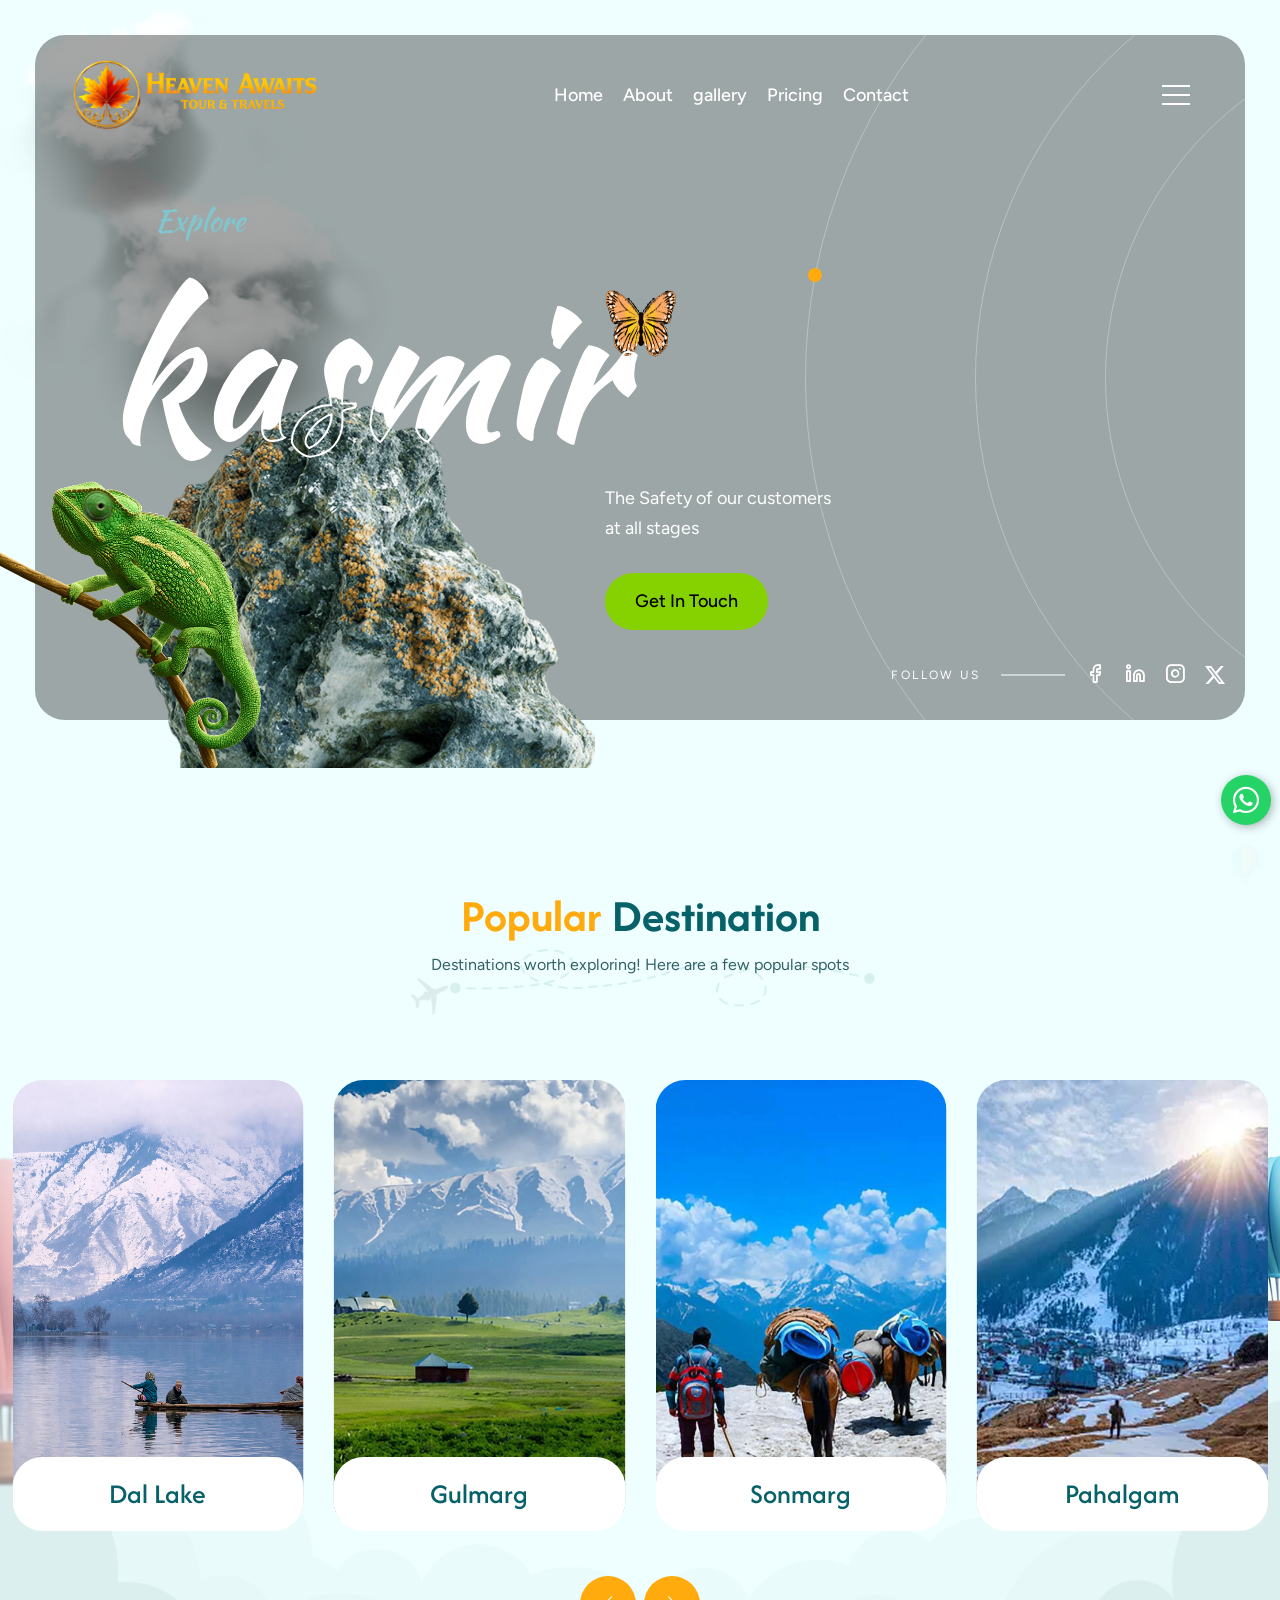
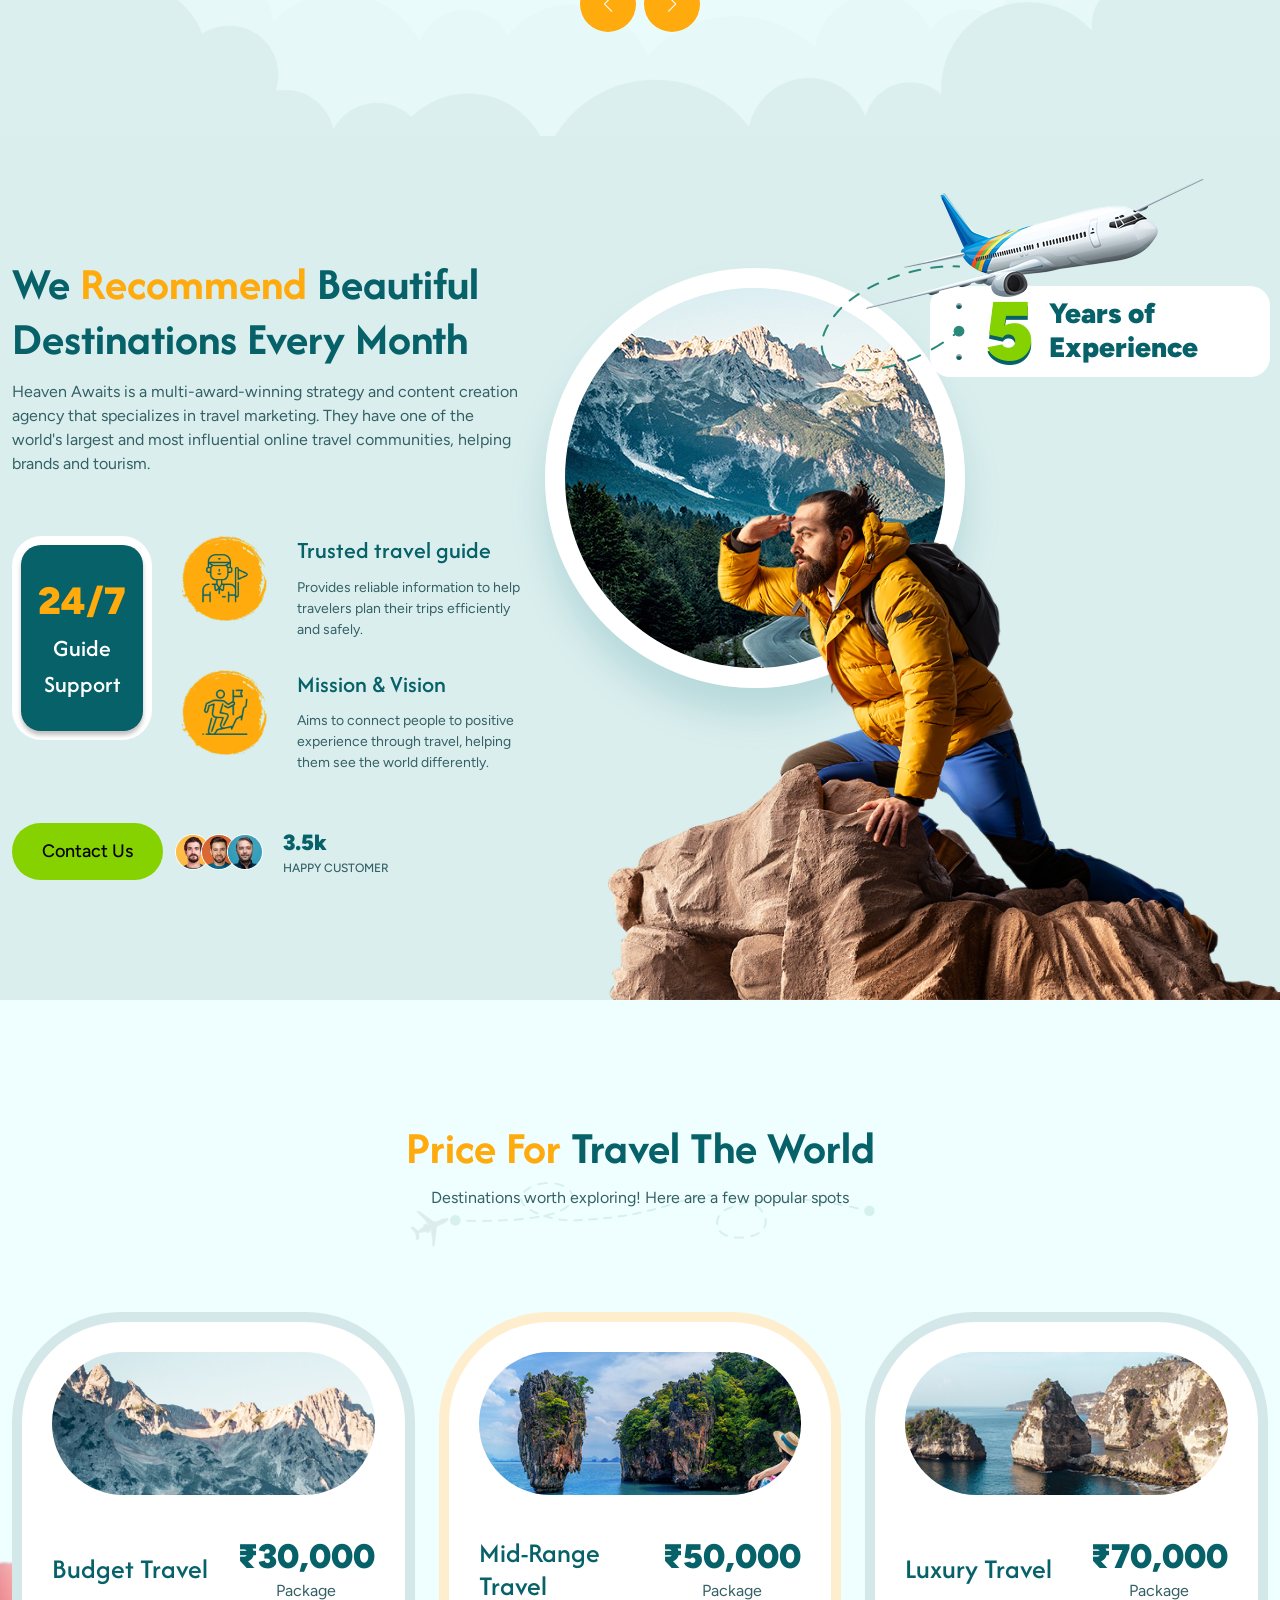
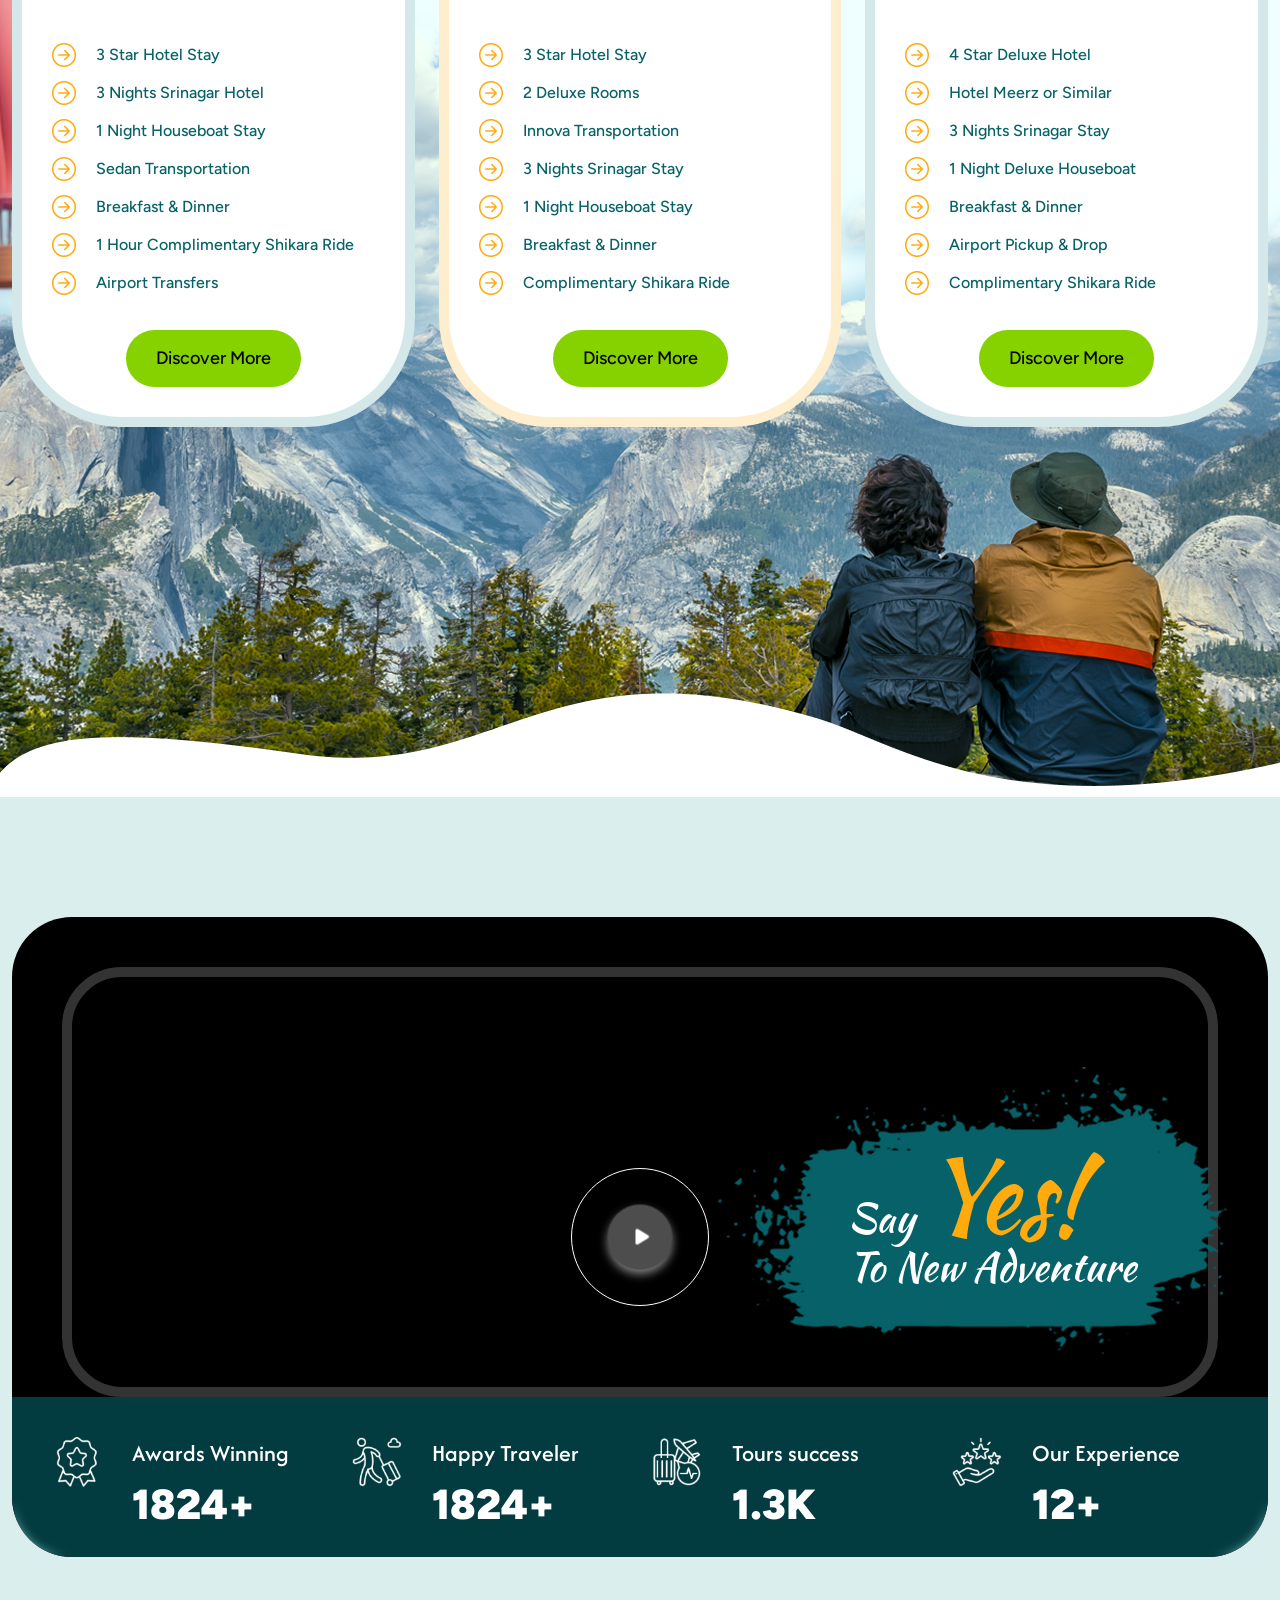
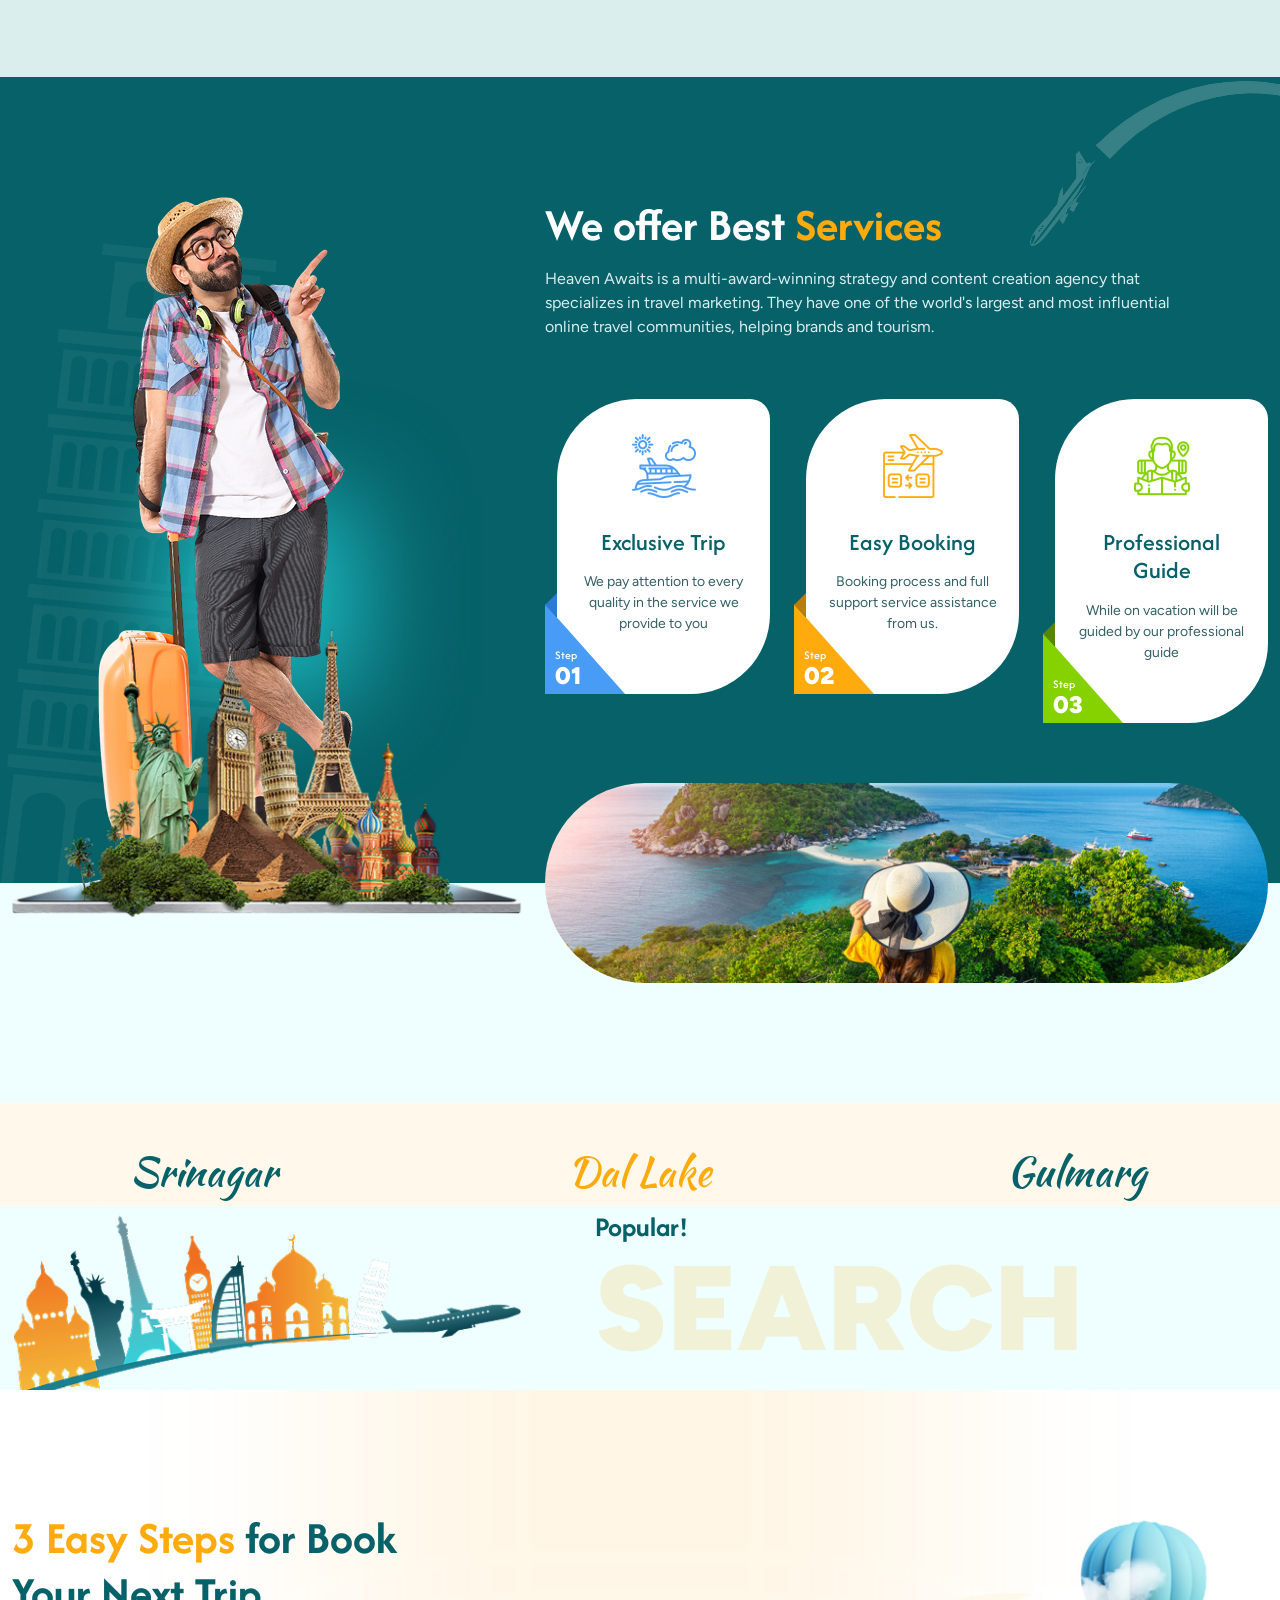
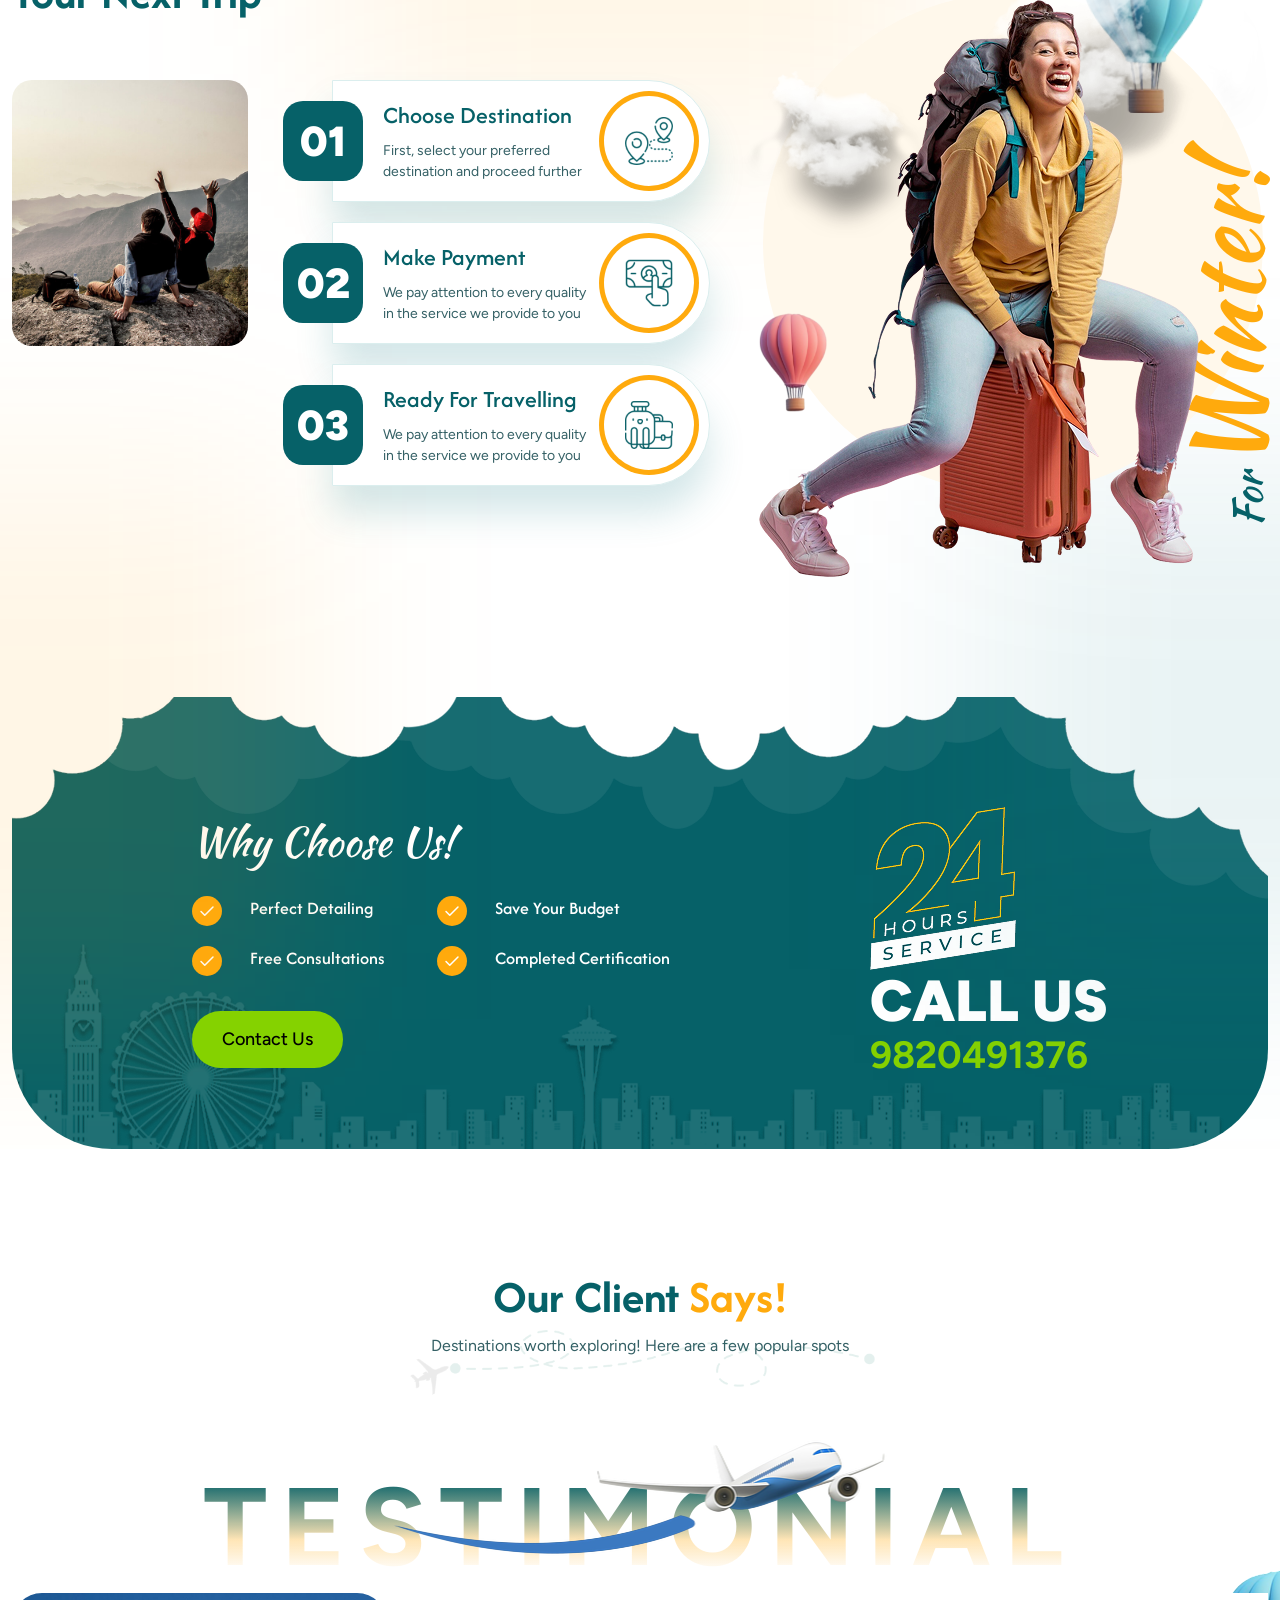
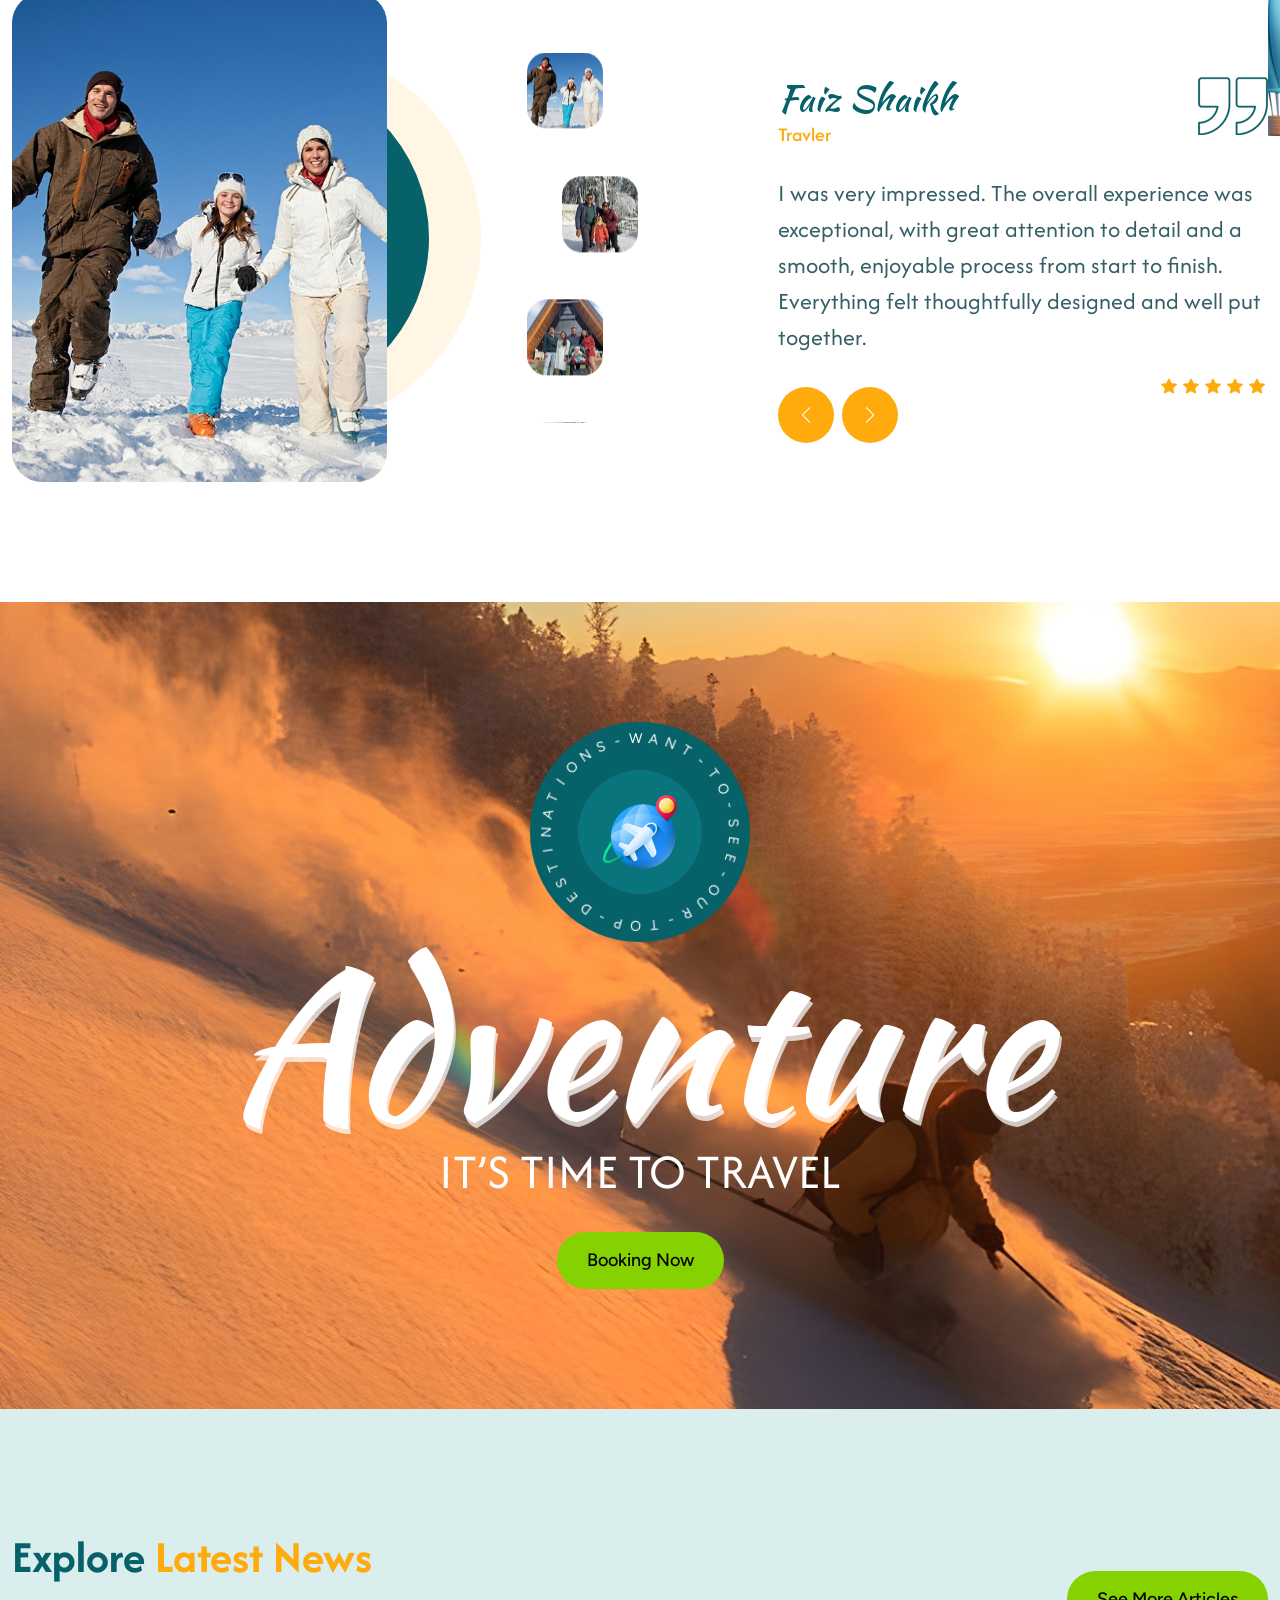
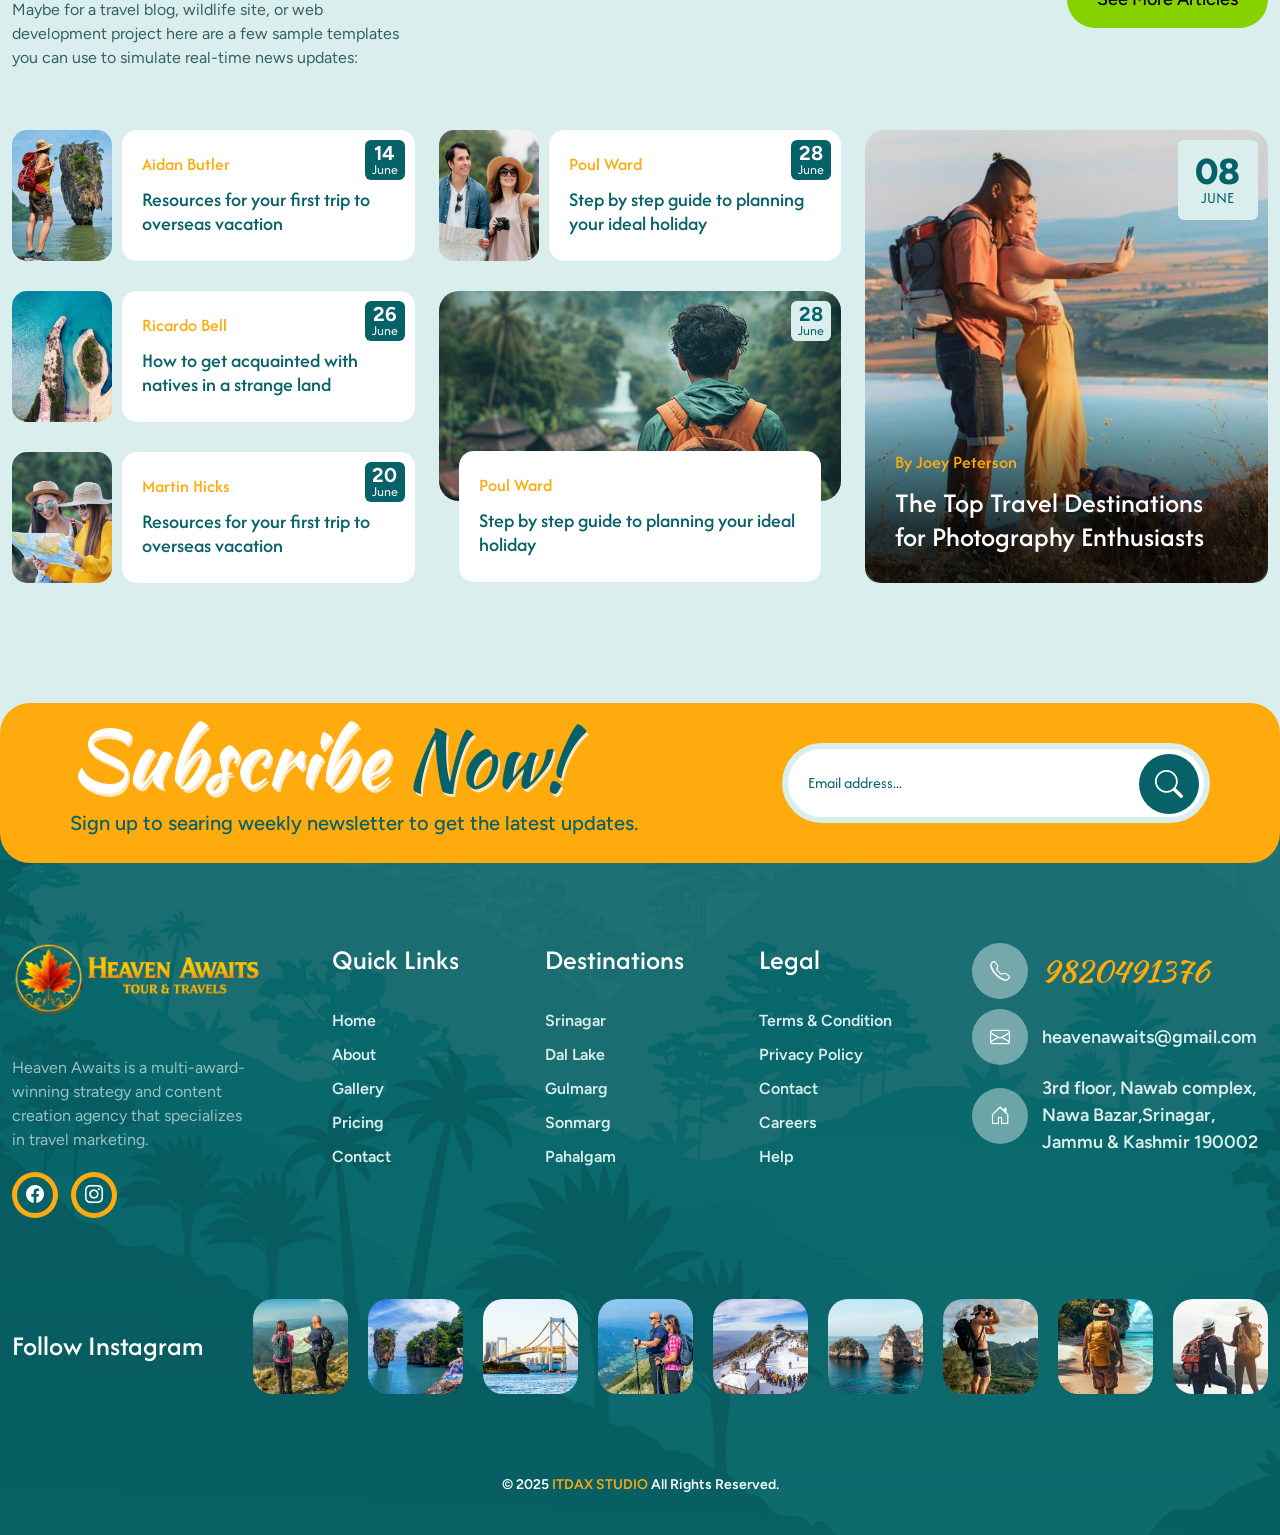
==== commit 727fe13b: "15" ====
--- a/index.html
+++ b/index.html
@@ -163,24 +163,24 @@
                                         <h3 class="trv-sm-title">Don't miss out this offers!</h3>
                                         <ul class="trv-side-pnl-plan">
                                             <li>
-                                                <h2 class="trv-side-pnl-plan-count">₹10199</h2>
+                                                <h2 class="trv-side-pnl-plan-count">₹30000</h2>
                                                 <span>Basic Plan</span>
                                             </li>
                                             <li>
-                                                <h2 class="trv-side-pnl-plan-count">₹10299</h2>
+                                                <h2 class="trv-side-pnl-plan-count">₹50000</h2>
                                                 <span>Pro Plan</span>
                                             </li>
                                             <li>
-                                                <h2 class="trv-side-pnl-plan-count">₹10399</h2>
+                                                <h2 class="trv-side-pnl-plan-count">₹70000</h2>
                                                 <span>Full Plan</span>
                                             </li>
                                         </ul>
 
                                         <ul class="social-icons">
-                                            <li><a href="https://www.x.com/"><i class="bi bi-twitter-x"></i></a></li>
-                                            <li><a href="https://www.facebook.com/"><i class="bi bi-facebook"></i></a></li>
-                                            <li><a href="https://www.instagram.com/"><i class="bi bi-instagram"></i></a></li>
-                                            <li><a href="https://www.pinterest.com/"><i class="bi bi-pinterest"></i></a></li>
+                                             
+                                            <li><a href="https://www.facebook.com/profile.php?id=61567103068336"><i class="bi bi-facebook"></i></a></li>
+                                            <li><a target="_blank" href="https://www.instagram.com/heavenawaits_tourandtravels/"><i class="bi bi-instagram"></i></a></li>
+                                             
                                         </ul>
 
 
@@ -359,10 +359,10 @@
                             <div class="swiper-slide">
                                 <div class="trv-destination-bx1">
                                     <div class="trv-media">
-                                        <a href="destination-detail.html"><img src="images/destinations/style1/pic1.jpg" alt="Image"></a>
+                                        <a ><img src="images/destinations/style1/pic1.jpg" alt="Image"></a>
                                     </div>
                                     <div class="trv-content">
-                                        <h3 class="trv-title"><a href="destination-detail.html">Srinagar</a></h3>
+                                        <h3 class="trv-title"><a >Srinagar</a></h3>
                                     </div>
                                     <div class="trv-on-hover">
                                         <img src="images/destinations/hotballon-right.png" alt="image">
@@ -373,10 +373,10 @@
                             <div class="swiper-slide">
                                 <div class="trv-destination-bx1">
                                     <div class="trv-media">
-                                        <a href="destination-detail.html"><img src="images/destinations/style1/pic2.jpg" alt="Image"></a>
+                                        <a><img src="images/destinations/style1/pic2.jpg" alt="Image"></a>
                                     </div>
                                     <div class="trv-content">
-                                        <h3 class="trv-title"><a href="destination-detail.html">Dal Lake</a></h3>
+                                        <h3 class="trv-title"><a >Dal Lake</a></h3>
                                     </div>
                                     <div class="trv-on-hover">
                                         <img src="images/destinations/hotballon-right.png" alt="image">
@@ -387,10 +387,10 @@
                             <div class="swiper-slide">
                                 <div class="trv-destination-bx1">
                                     <div class="trv-media">
-                                        <a href="destination-detail.html"><img src="images/destinations/style1/pic3.jpg" alt="Image"></a>
+                                        <a ><img src="images/destinations/style1/pic3.jpg" alt="Image"></a>
                                     </div>
                                     <div class="trv-content">
-                                        <h3 class="trv-title"><a href="destination-detail.html">Gulmarg</a></h3>
+                                        <h3 class="trv-title"><a >Gulmarg</a></h3>
                                     </div>
                                     <div class="trv-on-hover">
                                         <img src="images/destinations/hotballon-right.png" alt="image">
@@ -401,10 +401,10 @@
                             <div class="swiper-slide">
                                 <div class="trv-destination-bx1">
                                     <div class="trv-media">
-                                        <a href="destination-detail.html"><img src="images/destinations/style1/pic4.jpg" alt="Image"></a>
+                                        <a ><img src="images/destinations/style1/pic4.jpg" alt="Image"></a>
                                     </div>
                                     <div class="trv-content">
-                                        <h3 class="trv-title"><a href="destination-detail.html">Sonmarg</a></h3>
+                                        <h3 class="trv-title"><a >Sonmarg</a></h3>
                                     </div>
                                     <div class="trv-on-hover">
                                         <img src="images/destinations/hotballon-right.png" alt="image">
@@ -415,10 +415,10 @@
                             <div class="swiper-slide">
                                 <div class="trv-destination-bx1">
                                     <div class="trv-media">
-                                        <a href="destination-detail.html"><img src="images/destinations/style1/pic5.jpg" alt="Image"></a>
+                                        <a ><img src="images/destinations/style1/pic5.jpg" alt="Image"></a>
                                     </div>
                                     <div class="trv-content">
-                                        <h3 class="trv-title"><a href="destination-detail.html">Pahalgam</a></h3>
+                                        <h3 class="trv-title"><a >Pahalgam</a></h3>
                                     </div>
                                     <div class="trv-on-hover">
                                         <img src="images/destinations/hotballon-right.png" alt="image">
@@ -530,7 +530,8 @@
 
                                     <div class="trv-we-rec-bottom-section">
                                         <div class="trv-we-rec-btn">
-                                            <a href="destination-3-grid.html" class="site-button butn-bg-shape">Discover More</a>
+                                            <a href="contact.html" 
+                                            class="site-button butn-bg-shape">Contact Us</a>
                                         </div>
                                         <div class="trv-hpy-cus">
                                             <div class="trv-cus-pic-box">
@@ -1221,7 +1222,8 @@
                                 <li><i class="feather feather-check"></i><span>Completed Certification</span></li>
                             </ul>
                         </div>
-                        <a href="service-detail.html" class="site-button butn-bg-shape">Discover More</a>
+                        <a href="contact.html" 
+                        class="site-button butn-bg-shape">Contact Us</a>
                     </div>
                     <div class="w-choo-right">
                         <div class="media">
@@ -1229,7 +1231,7 @@
                         </div>
                         <div class="info">
                             <h3 class="call-us">Call Us</h3>
-                            <span class="num">206-242-1112</span>
+                            <span class="num">9820491376</span>
                         </div>
 
                     </div>
@@ -1269,7 +1271,7 @@
                                         <div class="info">
                                             <div class="trv-testimo-head">
                                                 <div class="left-part">
-                                                    <h4 class="trv-testimonial-name">Amelia Warner</h4>
+                                                    <h4 class="trv-testimonial-name">Rohit mishra</h4>
                                                     <span class="trv-testimonial-position">Tourist</span>
                                                 </div>
                                                 <div class="right-part">
@@ -1298,15 +1300,16 @@
                                         <div class="info">
                                             <div class="trv-testimo-head">
                                                 <div class="left-part">
-                                                    <h4 class="trv-testimonial-name">Kavin Martin</h4>
+                                                    <h4 class="trv-testimonial-name">Faiz Shaikh</h4>
                                                     <span class="trv-testimonial-position">Travler</span>
                                                 </div>
                                                 <div class="right-part">
-                                                    <img src="images/trv-icon/Quote.png" alt="image">
+                                                    <img src="images/trv-icon/Quote.png" alt="Image">
                                                 </div>
                                             </div>
                                             <p>
-                                                I Was Very Impresed Lorem posuere in miss drana en the nisan semere sceriun amiss etiam ornare in the miss drana is lorem fermen nunta mauris.
+                                               I was very impressed. The overall experience was exceptional, with great attention to detail and a smooth, enjoyable process from start to finish. Everything felt thoughtfully designed and well put together.
+
                                             </p>
                                             <div class="rating">
                                                 <i class="bi bi-star-fill"></i>
@@ -1327,15 +1330,16 @@
                                         <div class="info">
                                             <div class="trv-testimo-head">
                                                 <div class="left-part">
-                                                    <h4 class="trv-testimonial-name">Antonio</h4>
+                                                    <h4 class="trv-testimonial-name">Rahul Shirgare</h4>
                                                     <span class="trv-testimonial-position">Tourist</span>
                                                 </div>
                                                 <div class="right-part">
-                                                    <img src="images/trv-icon/Quote.png" alt="image">
+                                                    <img src="images/trv-icon/Quote.png"  alt="Image">
                                                 </div>
                                             </div>
                                             <p>
-                                                Travel bug bites, there is no known antidote, and I know that I shall be happily infected until the end of my life. A journey is best measured in friends.
+                                               Once the travel bug bites, there’s no known cure—and honestly, I wouldn’t want one. I know I’ll carry this beautiful obsession for the rest of my life. After all, a journey isn’t measured in miles, but in the friendships and memories we collect along the way.
+
                                             </p>
                                             <div class="rating">
                                                 <i class="bi bi-star-fill"></i>
@@ -1356,11 +1360,11 @@
                                         <div class="info">
                                             <div class="trv-testimo-head">
                                                 <div class="left-part">
-                                                    <h4 class="trv-testimonial-name">Zeynep</h4>
+                                                    <h4 class="trv-testimonial-name">Maasar Khatik</h4>
                                                     <span class="trv-testimonial-position">Tourist</span>
                                                 </div>
                                                 <div class="right-part">
-                                                    <img src="images/trv-icon/Quote.png" alt="image">
+                                                    <img src="images/trv-icon/Quote.png" alt="Image">
                                                 </div>
                                             </div>
                                             <p>
@@ -1385,11 +1389,11 @@
                                         <div class="info">
                                             <div class="trv-testimo-head">
                                                 <div class="left-part">
-                                                    <h4 class="trv-testimonial-name">Amelia Warner</h4>
+                                                    <h4 class="trv-testimonial-name">Ayaan Bangi</h4>
                                                     <span class="trv-testimonial-position">Tourist</span>
                                                 </div>
                                                 <div class="right-part">
-                                                    <img src="images/trv-icon/Quote.png" alt="image">
+                                                    <img src="images/trv-icon/Quote.png"  alt="Image">
                                                 </div>
                                             </div>
                                             <p>
@@ -1414,11 +1418,11 @@
                                         <div class="info">
                                             <div class="trv-testimo-head">
                                                 <div class="left-part">
-                                                    <h4 class="trv-testimonial-name">Kavin Martin</h4>
+                                                    <h4 class="trv-testimonial-name">Faiz Shaikh</h4>
                                                     <span class="trv-testimonial-position">Travler</span>
                                                 </div>
                                                 <div class="right-part">
-                                                    <img src="images/trv-icon/Quote.png" alt="image">
+                                                    <img src="images/trv-icon/Quote.png"  alt="Image">
                                                 </div>
                                             </div>
                                             <p>
@@ -1443,11 +1447,11 @@
                                         <div class="info">
                                             <div class="trv-testimo-head">
                                                 <div class="left-part">
-                                                    <h4 class="trv-testimonial-name">Antonio</h4>
+                                                    <h4 class="trv-testimonial-name">Rahul Shirgare</h4>
                                                     <span class="trv-testimonial-position">Tourist</span>
                                                 </div>
                                                 <div class="right-part">
-                                                    <img src="images/trv-icon/Quote.png" alt="image">
+                                                    <img src="images/trv-icon/Quote.png"  alt="Image">
                                                 </div>
                                             </div>
                                             <p>
@@ -1472,11 +1476,11 @@
                                         <div class="info">
                                             <div class="trv-testimo-head">
                                                 <div class="left-part">
-                                                    <h4 class="trv-testimonial-name">Zeynep</h4>
+                                                    <h4 class="trv-testimonial-name">Ayaan Bangi</h4>
                                                     <span class="trv-testimonial-position">Tourist</span>
                                                 </div>
                                                 <div class="right-part">
-                                                    <img src="images/trv-icon/Quote.png" alt="image">
+                                                    <img src="images/trv-icon/Quote.png"  alt="Image">
                                                 </div>
                                             </div>
                                             <p>
@@ -1581,7 +1585,7 @@
                     </div>
                     <div class="col-xl-8 col-lg-6 col-md-12">
                         <div class="trv-column-style-head-btn">
-                            <a href="blog-grid.html" class="site-button butn-bg-shape">See More Articles</a>
+                            <a href="gallery.html" class="site-button butn-bg-shape">See More Articles</a>
                         </div>
                     </div>
                 </div>
@@ -1594,42 +1598,42 @@
                         <div class="col-xl-4 col-lg-6 col-md-6">
                             <div class="trv-blog-st1">
                                 <div class="trv-post-media">
-                                    <a href="blog-detail.html"><img src="images/trv-blog/blog-sm/pic1.jpg" alt="Image"></a>
+                                    <a ><img src="images/trv-blog/blog-sm/pic1.jpg" alt="Image"></a>
                                 </div>
                                 
                                 <div class="post-date"><span>14</span>June</div>                                        
                                 <div class="trv-post-info">
                                     <div class="post-category">Aidan Butler</div>
                                     <div class="trv-post-title ">
-                                        <h5 class="post-title"><a href="blog-detail.html">Resources for your first trip to overseas vacation</a></h5>
+                                        <h5 class="post-title"><a >Resources for your first trip to overseas vacation</a></h5>
                                     </div>
                                 </div>                                
                             </div>
 
                             <div class="trv-blog-st1">
                                 <div class="trv-post-media">
-                                    <a href="blog-detail.html"><img src="images/trv-blog/blog-sm/pic2.jpg" alt="Image"></a>
+                                    <a ><img src="images/trv-blog/blog-sm/pic2.jpg" alt="Image"></a>
                                 </div>
                                 
                                 <div class="post-date"><span>26</span>June</div>                                        
                                 <div class="trv-post-info">
                                     <div class="post-category">Ricardo Bell</div>
                                     <div class="trv-post-title ">
-                                        <h5 class="post-title"><a href="blog-detail.html">How to get acquainted with natives in a strange land</a></h5>
+                                        <h5 class="post-title"><a >How to get acquainted with natives in a strange land</a></h5>
                                     </div>
                                 </div>                                
                             </div>
 
                             <div class="trv-blog-st1">
                                 <div class="trv-post-media">
-                                    <a href="blog-detail.html"><img src="images/trv-blog/blog-sm/pic3.jpg" alt="Image"></a>
+                                    <a ><img src="images/trv-blog/blog-sm/pic3.jpg" alt="Image"></a>
                                 </div>
                                 
                                 <div class="post-date"><span>20</span>June</div>                                        
                                 <div class="trv-post-info">
                                     <div class="post-category">Martin Hicks</div>
                                     <div class="trv-post-title ">
-                                        <h5 class="post-title"><a href="blog-detail.html">Resources for your first trip to overseas vacation</a></h5>
+                                        <h5 class="post-title"><a >Resources for your first trip to overseas vacation</a></h5>
                                     </div>
                                 </div>                                
                             </div>
@@ -1639,14 +1643,14 @@
                         <div class="col-xl-4 col-lg-6 col-md-6">
                             <div class="trv-blog-st1">
                                 <div class="trv-post-media">
-                                    <a href="blog-detail.html"><img src="images/trv-blog/blog-sm/pic4.jpg" alt="Image"></a>
+                                    <a ><img src="images/trv-blog/blog-sm/pic4.jpg" alt="Image"></a>
                                 </div>
                                 
                                 <div class="post-date"><span>28</span>June</div>                                        
                                 <div class="trv-post-info">
                                     <div class="post-category">Poul Ward</div>
                                     <div class="trv-post-title ">
-                                        <h5 class="post-title"><a href="blog-detail.html">Step by step guide to planning your ideal holiday</a></h5>
+                                        <h5 class="post-title"><a >Step by step guide to planning your ideal holiday</a></h5>
                                     </div>
                                 </div>                                
                             </div>
@@ -1654,14 +1658,14 @@
 
                             <div class="trv-blog-st2">
                                 <div class="trv-post-media">
-                                    <a href="blog-detail.html"><img src="images/trv-blog/blog-lg/pic2.jpg" alt="Image"></a>
+                                    <a><img src="images/trv-blog/blog-lg/pic2.jpg" alt="Image"></a>
                                 </div>
                                 
                                 <div class="post-date"><span>28</span>June</div>                                        
                                 <div class="trv-post-info">
                                     <div class="post-category">Poul Ward</div>
                                     <div class="trv-post-title ">
-                                        <h5 class="post-title"><a href="blog-detail.html">Step by step guide to planning your ideal holiday</a></h5>
+                                        <h5 class="post-title"><a>Step by step guide to planning your ideal holiday</a></h5>
                                     </div>
                                 </div>                                
                             </div>
@@ -1673,14 +1677,14 @@
 
                             <div class="trv-blog-st3">
                                 <div class="trv-post-media">
-                                    <a href="blog-detail.html"><img src="images/trv-blog/blog-lg/pic1.jpg" alt="Image"></a>
+                                    <a><img src="images/trv-blog/blog-lg/pic1.jpg" alt="Image"></a>
                                 </div>
                                 
                                 <div class="post-date"><span>08</span>June</div>                                        
                                 <div class="trv-post-info">
                                     <div class="post-category">By Joey Peterson</div>
                                     <div class="trv-post-title ">
-                                        <h3 class="post-title"><a href="blog-detail.html">The Top Travel Destinations for Photography Enthusiasts</a></h3>
+                                        <h3 class="post-title"><a>The Top Travel Destinations for Photography Enthusiasts</a></h3>
                                     </div>
                                 </div>                                
                             </div>
@@ -1735,10 +1739,10 @@
                             <p>Heaven Awaits  is a multi-award-winning strategy and content creation agency that specializes in travel marketing.</p>
                             
                             <ul class="social-icons">
-                                <li><a href="https://www.x.com/"><i class="bi bi-twitter-x"></i></a></li>
-                                <li><a href="https://www.facebook.com/"><i class="bi bi-facebook"></i></a></li>
-                                <li><a href="https://www.instagram.com/"><i class="bi bi-instagram"></i></a></li>
-                                <li><a href="https://www.pinterest.com/"><i class="bi bi-pinterest"></i></a></li>
+                                 
+                                <li><a target="_blank" href="https://www.facebook.com/profile.php?id=61567103068336"><i class="bi bi-facebook"></i></a></li>
+                                <li><a target="_blank" href="https://www.instagram.com/heavenawaits_tourandtravels/"><i class="bi bi-instagram"></i></a></li>
+                                 
                             </ul>
 
                         </div>                            
@@ -1798,7 +1802,7 @@
                                 </li>
                                 <li>
                                     <div class="trv-icon"><i class="bi bi-house-door"></i></div>
-                                    <span>55/11 ronin tower New York</span>
+                                    <span>3rd floor, Nawab complex, Nawa Bazar,Srinagar,  Jammu & Kashmir 190002</span>
                                 </li>
                             </ul>  
                         </div>
@@ -1808,16 +1812,16 @@
             </div>
             <div class="footer-follow-instagram">
                 <h3 class="widget-title">Follow Instagram</h3>
-                <ul class="trv-ftr-insta-gall">
-                    <li><a href="https://www.instagram.com/heavenawaits_tourandtravels/"><img src="images/pic1.jpg" alt="image"><span><i class="bi bi-instagram"></i></span></a></li>
-                    <li><a href="https://www.instagram.com/heavenawaits_tourandtravels/"><img src="images/pic2.jpg" alt="image"><span><i class="bi bi-instagram"></i></span></a></li>
-                    <li><a href="https://www.instagram.com/heavenawaits_tourandtravels/"><img src="images/pic3.jpg" alt="image"><span><i class="bi bi-instagram"></i></span></a></li>
-                    <li><a href="https://www.instagram.com/heavenawaits_tourandtravels/"><img src="images/pic4.jpg" alt="image"><span><i class="bi bi-instagram"></i></span></a></li>
-                    <li><a href="https://www.instagram.com/heavenawaits_tourandtravels/"><img src="images/pic5.jpg" alt="image"><span><i class="bi bi-instagram"></i></span></a></li>
-                    <li><a href="https://www.instagram.com/heavenawaits_tourandtravels/"><img src="images/pic6.jpg" alt="image"><span><i class="bi bi-instagram"></i></span></a></li>
-                    <li><a href="https://www.instagram.com/heavenawaits_tourandtravels/"><img src="images/pic7.jpg" alt="image"><span><i class="bi bi-instagram"></i></span></a></li>
-                    <li><a href="https://www.instagram.com/heavenawaits_tourandtravels/"><img src="images/pic8.jpg" alt="image"><span><i class="bi bi-instagram"></i></span></a></li>
-                    <li><a href="https://www.instagram.com/heavenawaits_tourandtravels/"><img src="images/pic9.jpg" alt="image"><span><i class="bi bi-instagram"></i></span></a></li>
+                  <ul class="trv-ftr-insta-gall">
+                    <li><a target="_blank" href="https://www.instagram.com/heavenawaits_tourandtravels/"><img src="images/pic1.jpg" alt="image"><span><i class="bi bi-instagram"></i></span></a></li>
+                    <li> <a target="_blank" href="https://www.instagram.com/heavenawaits_tourandtravels/"><img src="images/pic2.jpg" alt="image"><span><i class="bi bi-instagram"></i></span></a></li>
+                    <li> <a target="_blank" href="https://www.instagram.com/heavenawaits_tourandtravels/"><img src="images/pic3.jpg" alt="image"><span><i class="bi bi-instagram"></i></span></a></li>
+                    <li> <a target="_blank" href="https://www.instagram.com/heavenawaits_tourandtravels/"><img src="images/pic4.jpg" alt="image"><span><i class="bi bi-instagram"></i></span></a></li>
+                    <li> <a target="_blank" href="https://www.instagram.com/heavenawaits_tourandtravels/"><img src="images/pic5.jpg" alt="image"><span><i class="bi bi-instagram"></i></span></a></li>
+                    <li> <a target="_blank" href="https://www.instagram.com/heavenawaits_tourandtravels/"><img src="images/pic6.jpg" alt="image"><span><i class="bi bi-instagram"></i></span></a></li>
+                    <li> <a target="_blank" href="https://www.instagram.com/heavenawaits_tourandtravels/"><img src="images/pic7.jpg" alt="image"><span><i class="bi bi-instagram"></i></span></a></li>
+                    <li> <a target="_blank" href="https://www.instagram.com/heavenawaits_tourandtravels/"><img src="images/pic8.jpg" alt="image"><span><i class="bi bi-instagram"></i></span></a></li>
+                    <li> <a target="_blank" href="https://www.instagram.com/heavenawaits_tourandtravels/"><img src="images/pic9.jpg" alt="image"><span><i class="bi bi-instagram"></i></span></a></li>
                 </ul>
             </div>
             <div class="footer-bottom">
@@ -1835,6 +1839,38 @@
     <button class="scroltop vert-move"><span class="relative" id="btn-vibrate"><img src="images/scroll-top.png" alt="image"></span></button>
 
 </div>
+<style>
+  .whatsapp-float {
+       position: fixed;
+    width: 50px;
+    height: 50px;
+    bottom: 75px;
+    right: 9px;
+    background-color: #25D366;
+    color: #FFF;
+    border-radius: 50%;
+    text-align: center;
+    font-size: 30px;
+    box-shadow: 2px 2px 10px rgba(0,0,0,0.3);
+    z-index: 1000;
+    display: flex;
+    align-items: center;
+    justify-content: center;
+    text-decoration: none;
+  }
+
+  .whatsapp-float:hover {
+    background-color: #1ebe5d;
+  }
+</style>
+<a 
+  href="https://wa.me/9820491376" 
+  class="whatsapp-float" 
+  target="_blank"
+>
+  <i class="fab fa-whatsapp"></i>
+</a>
+
 
 
 
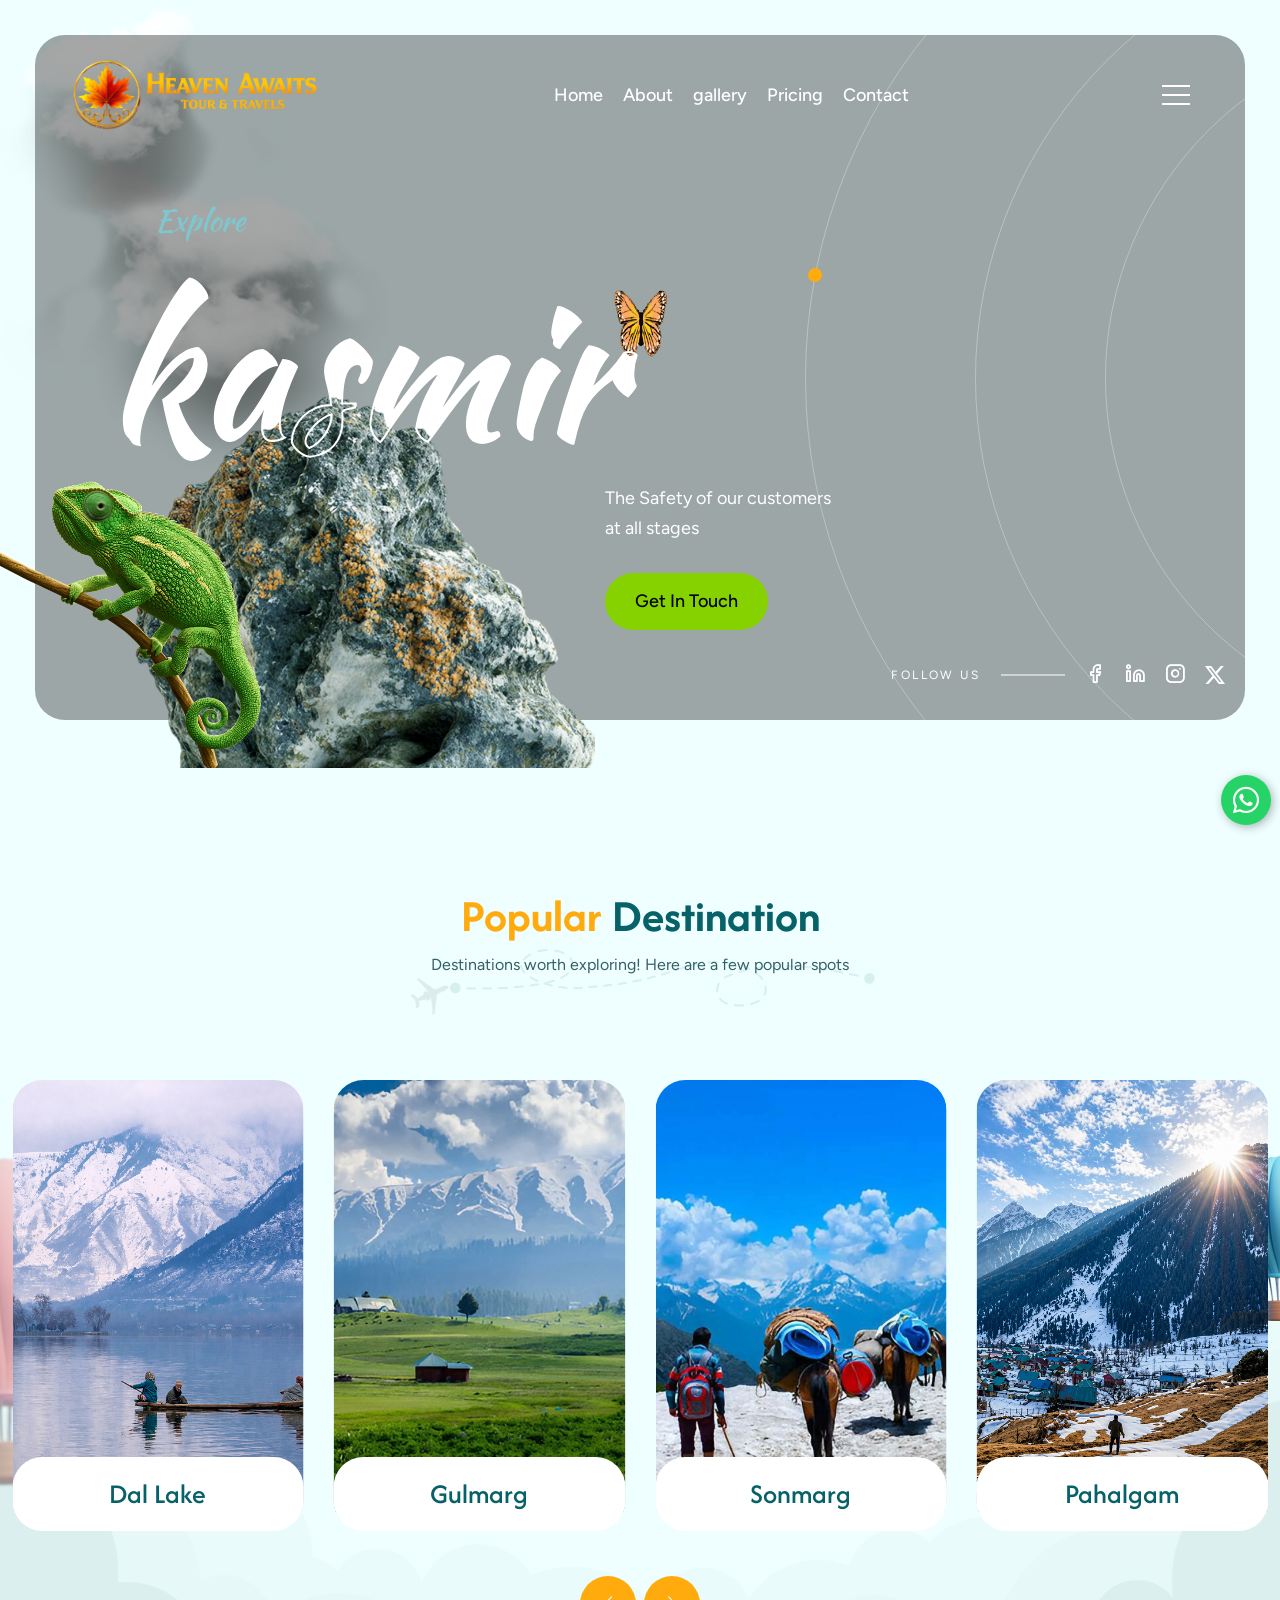
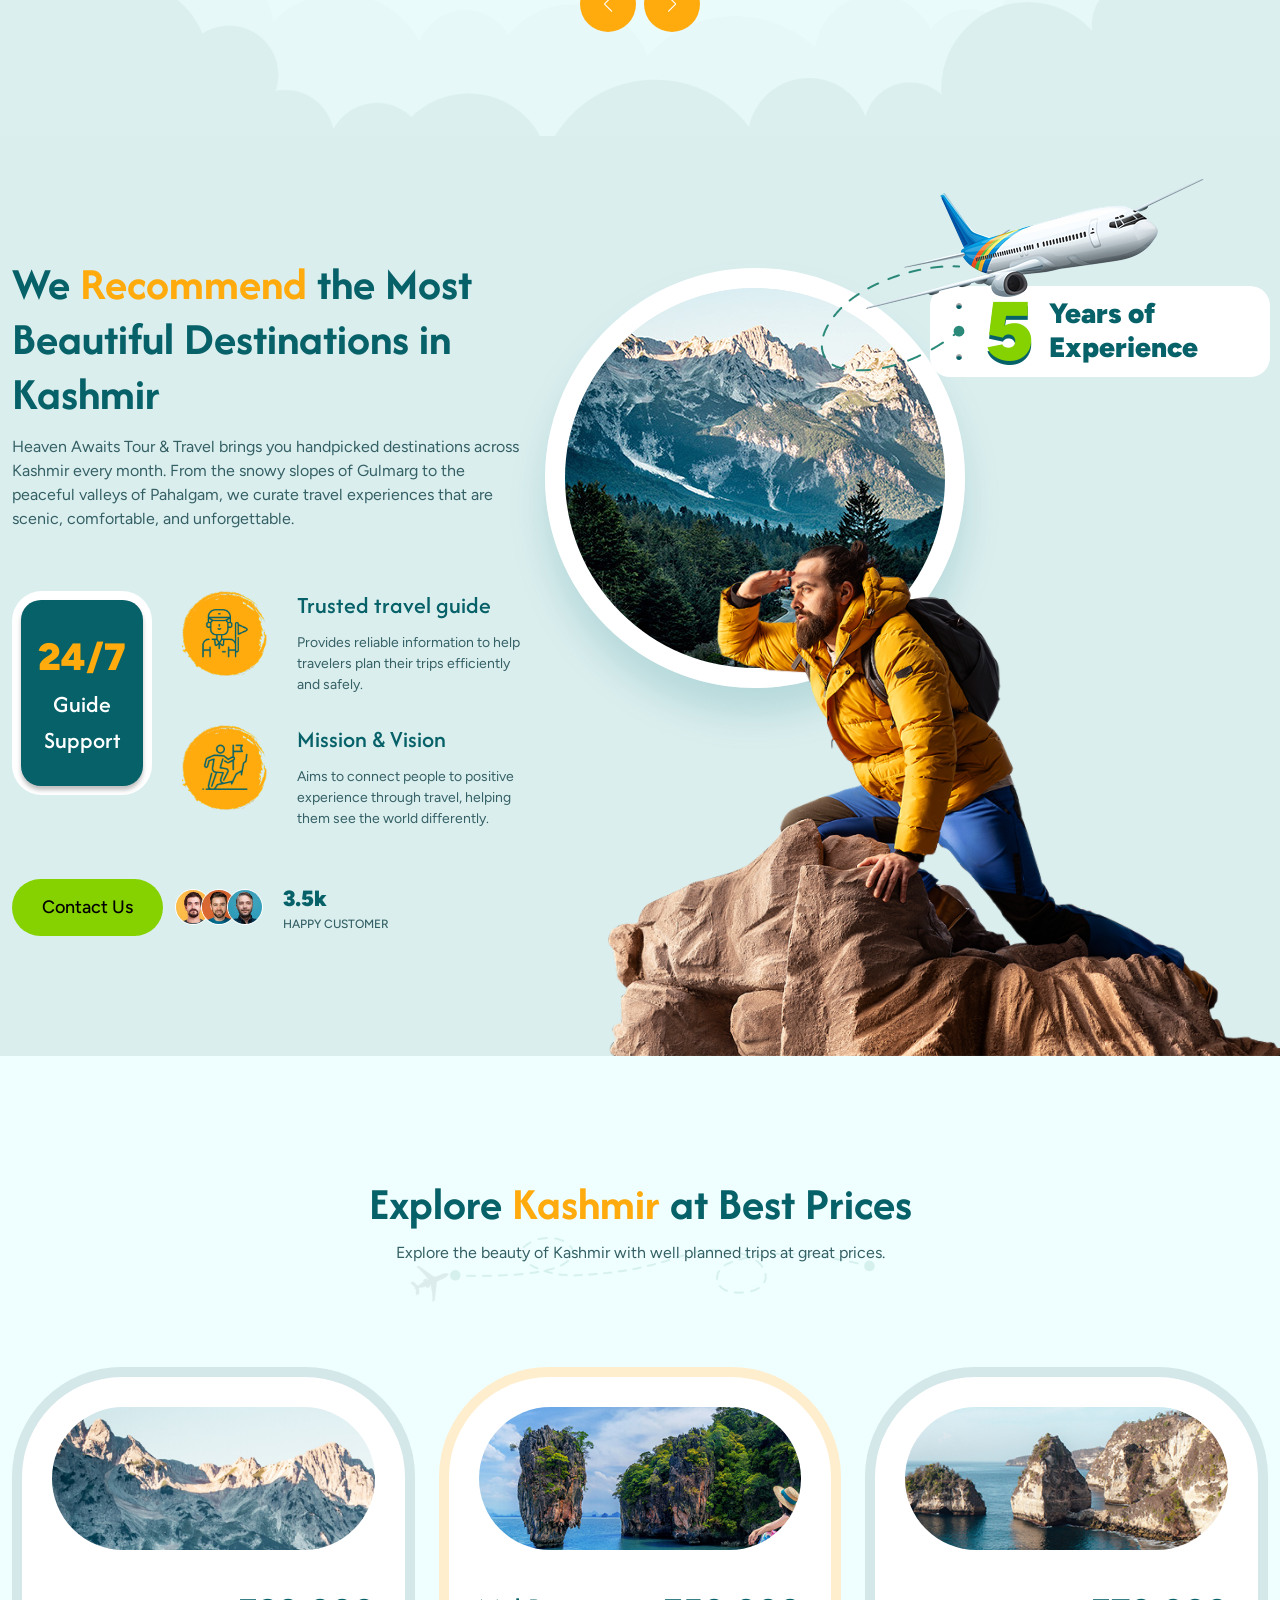
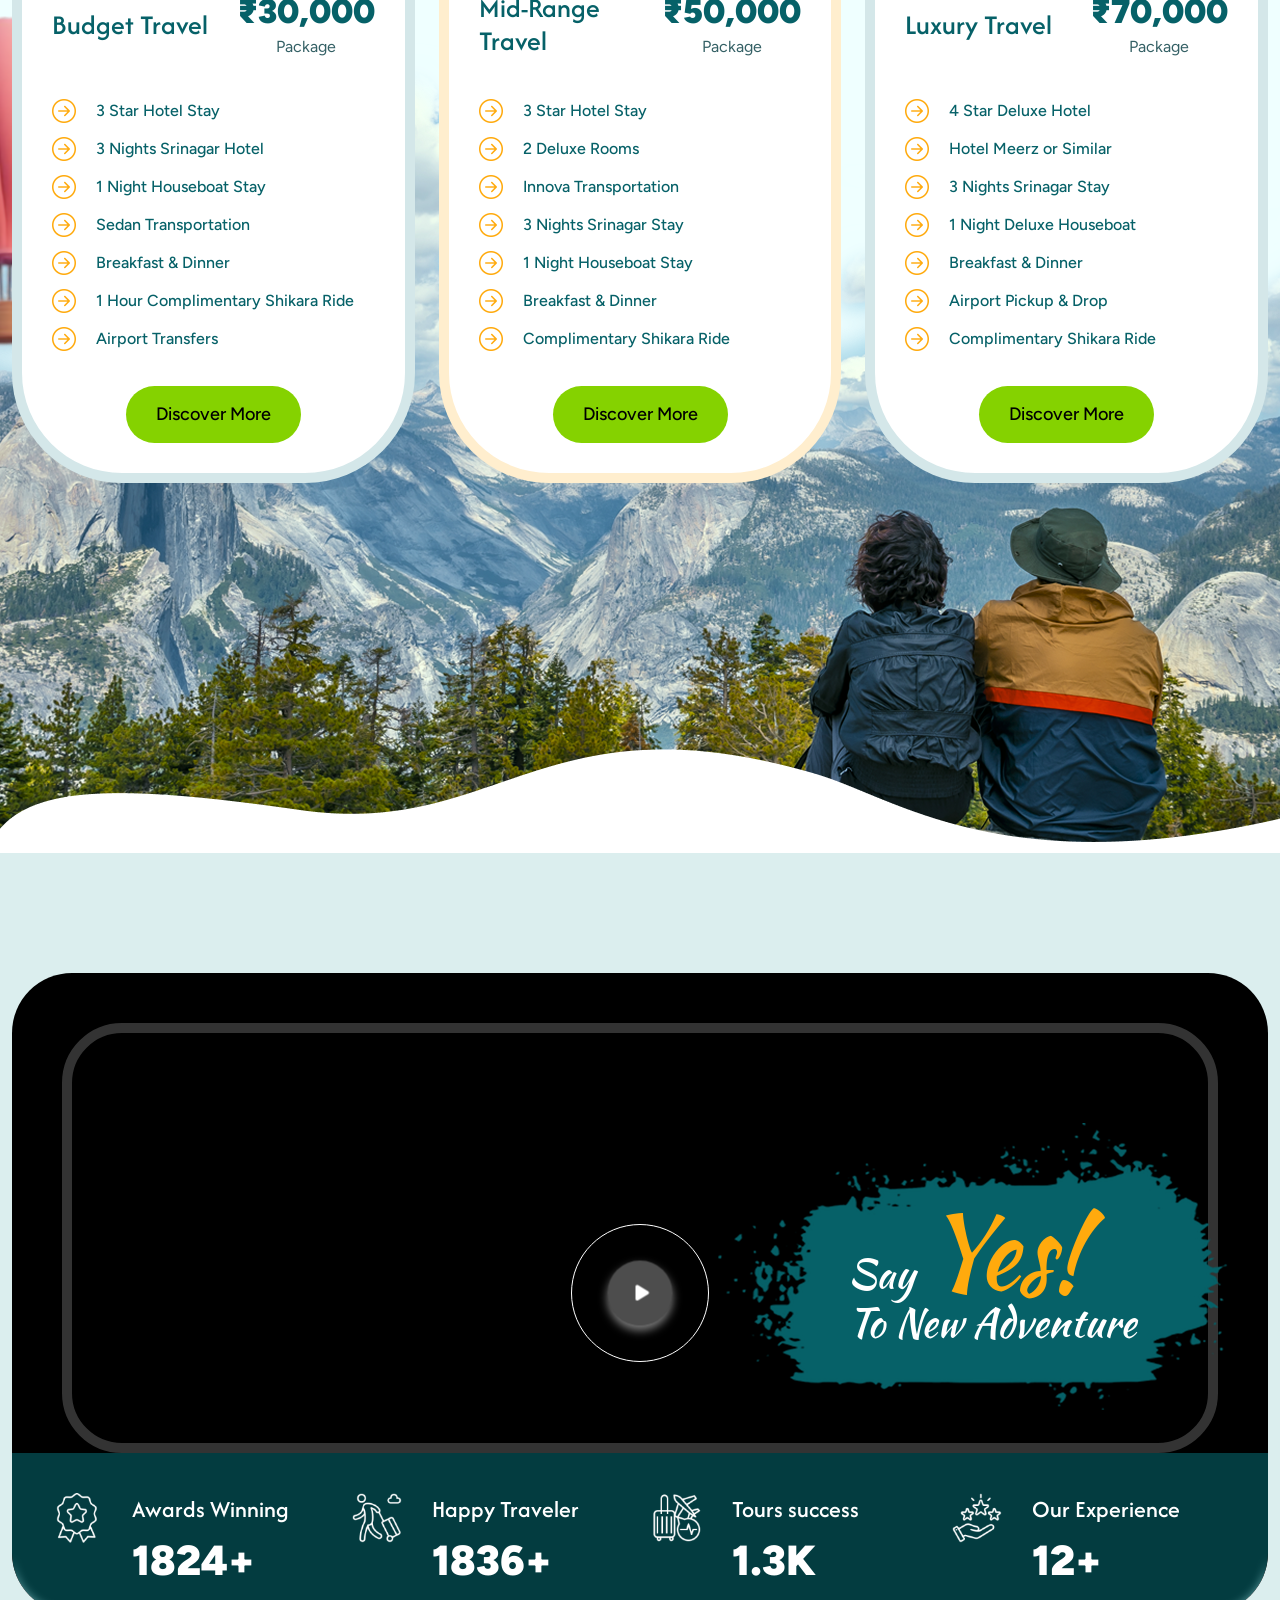
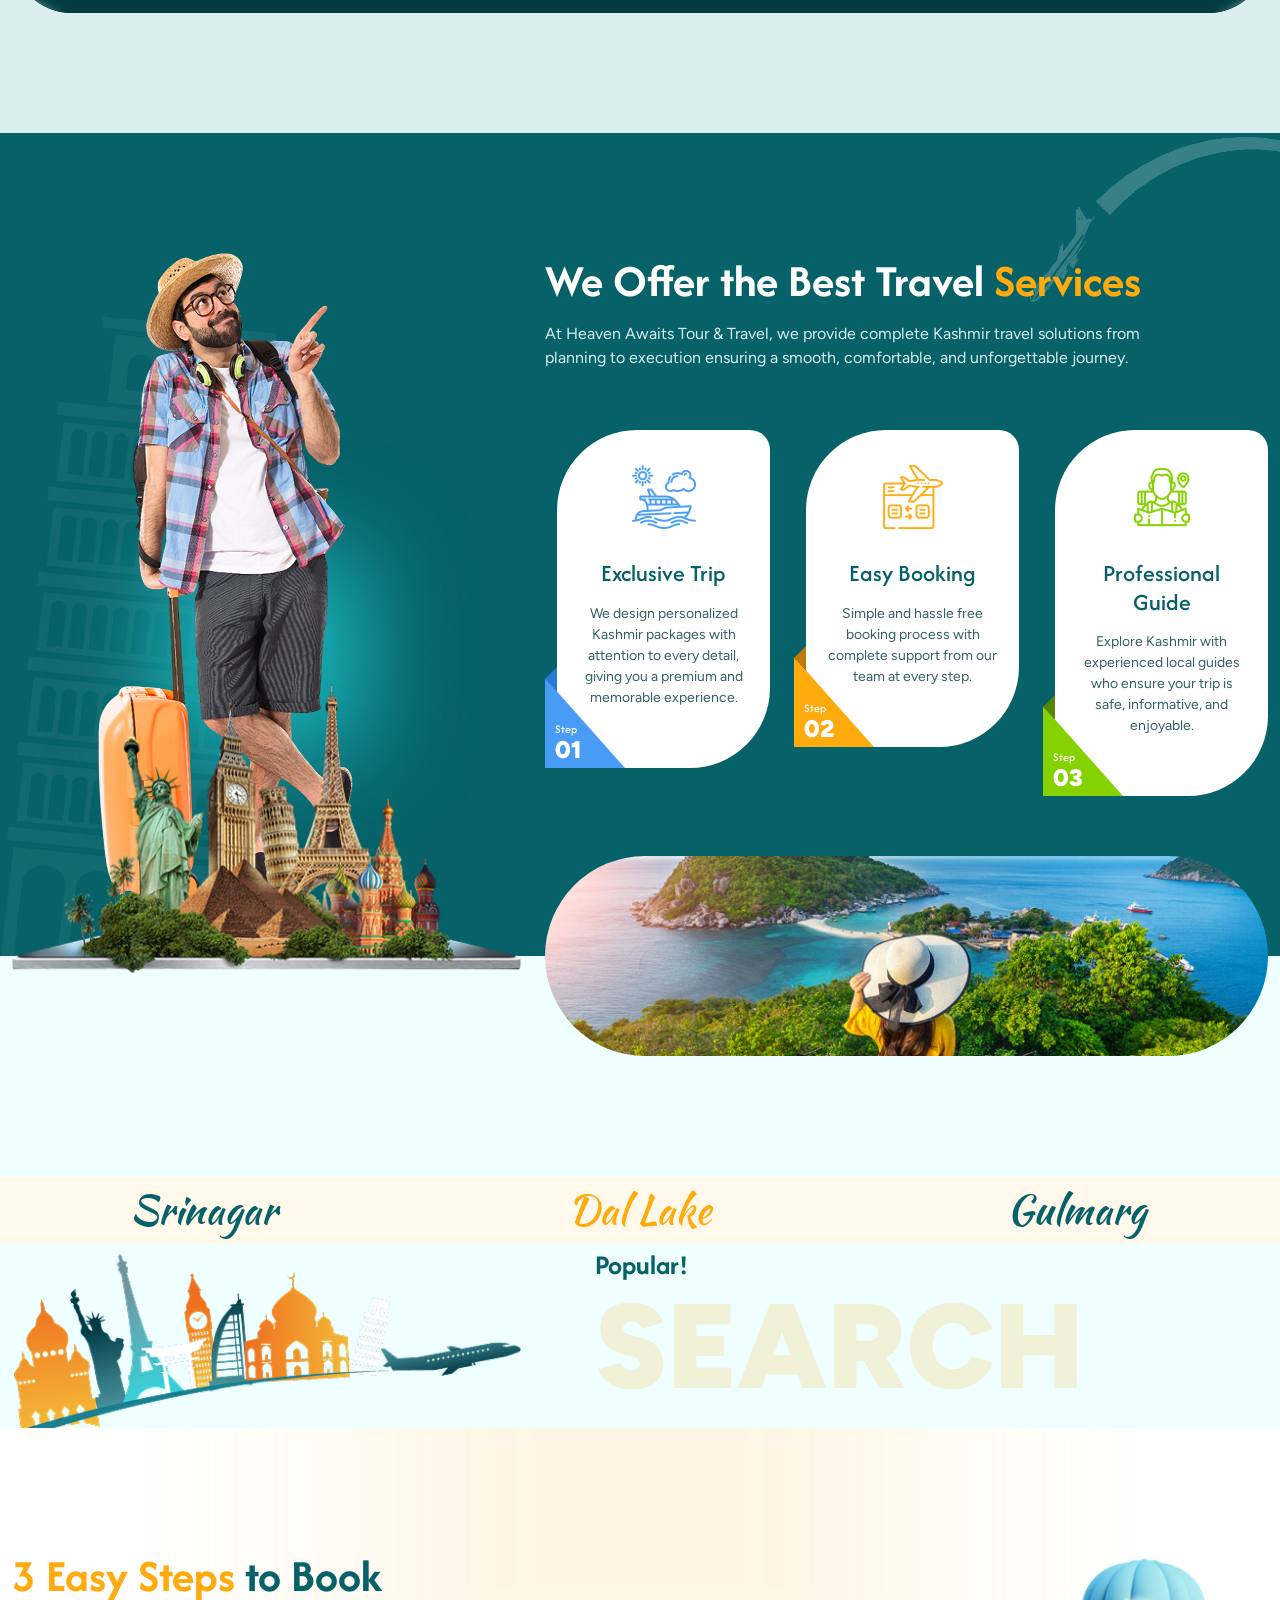
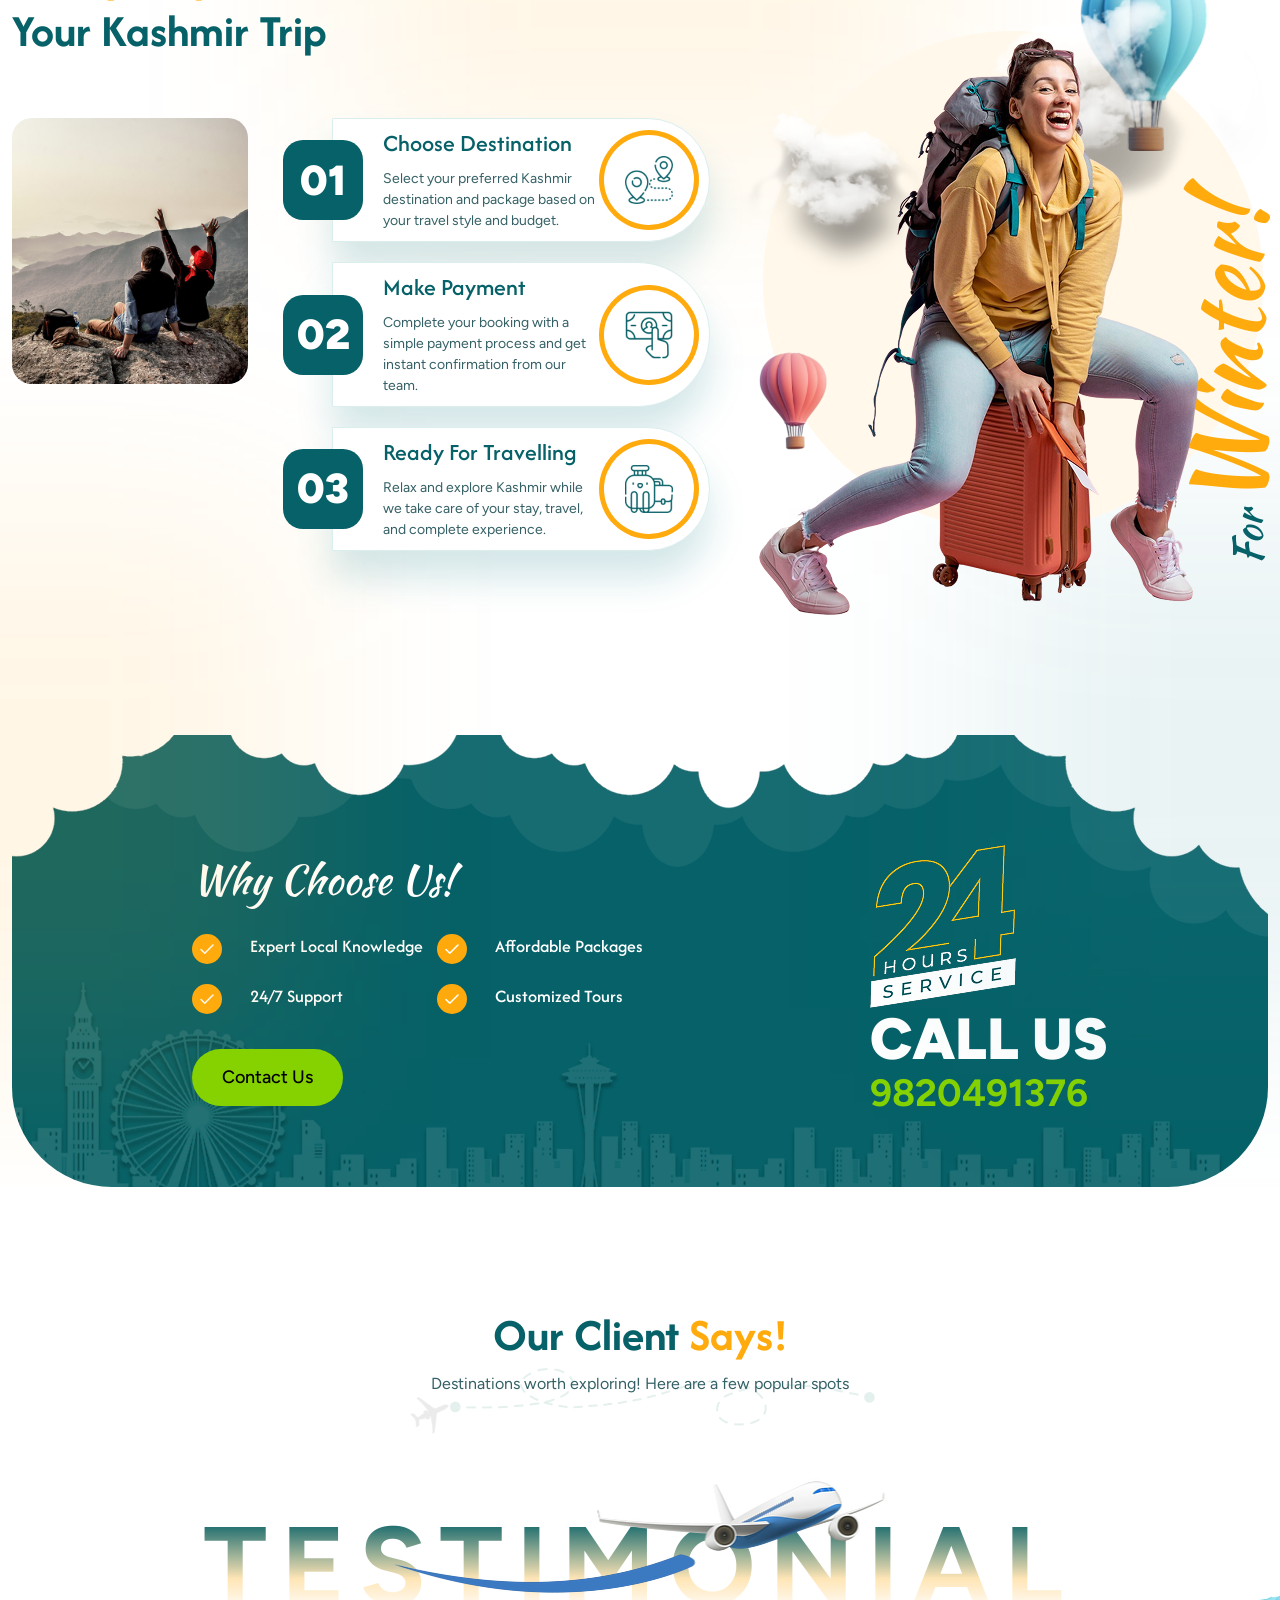
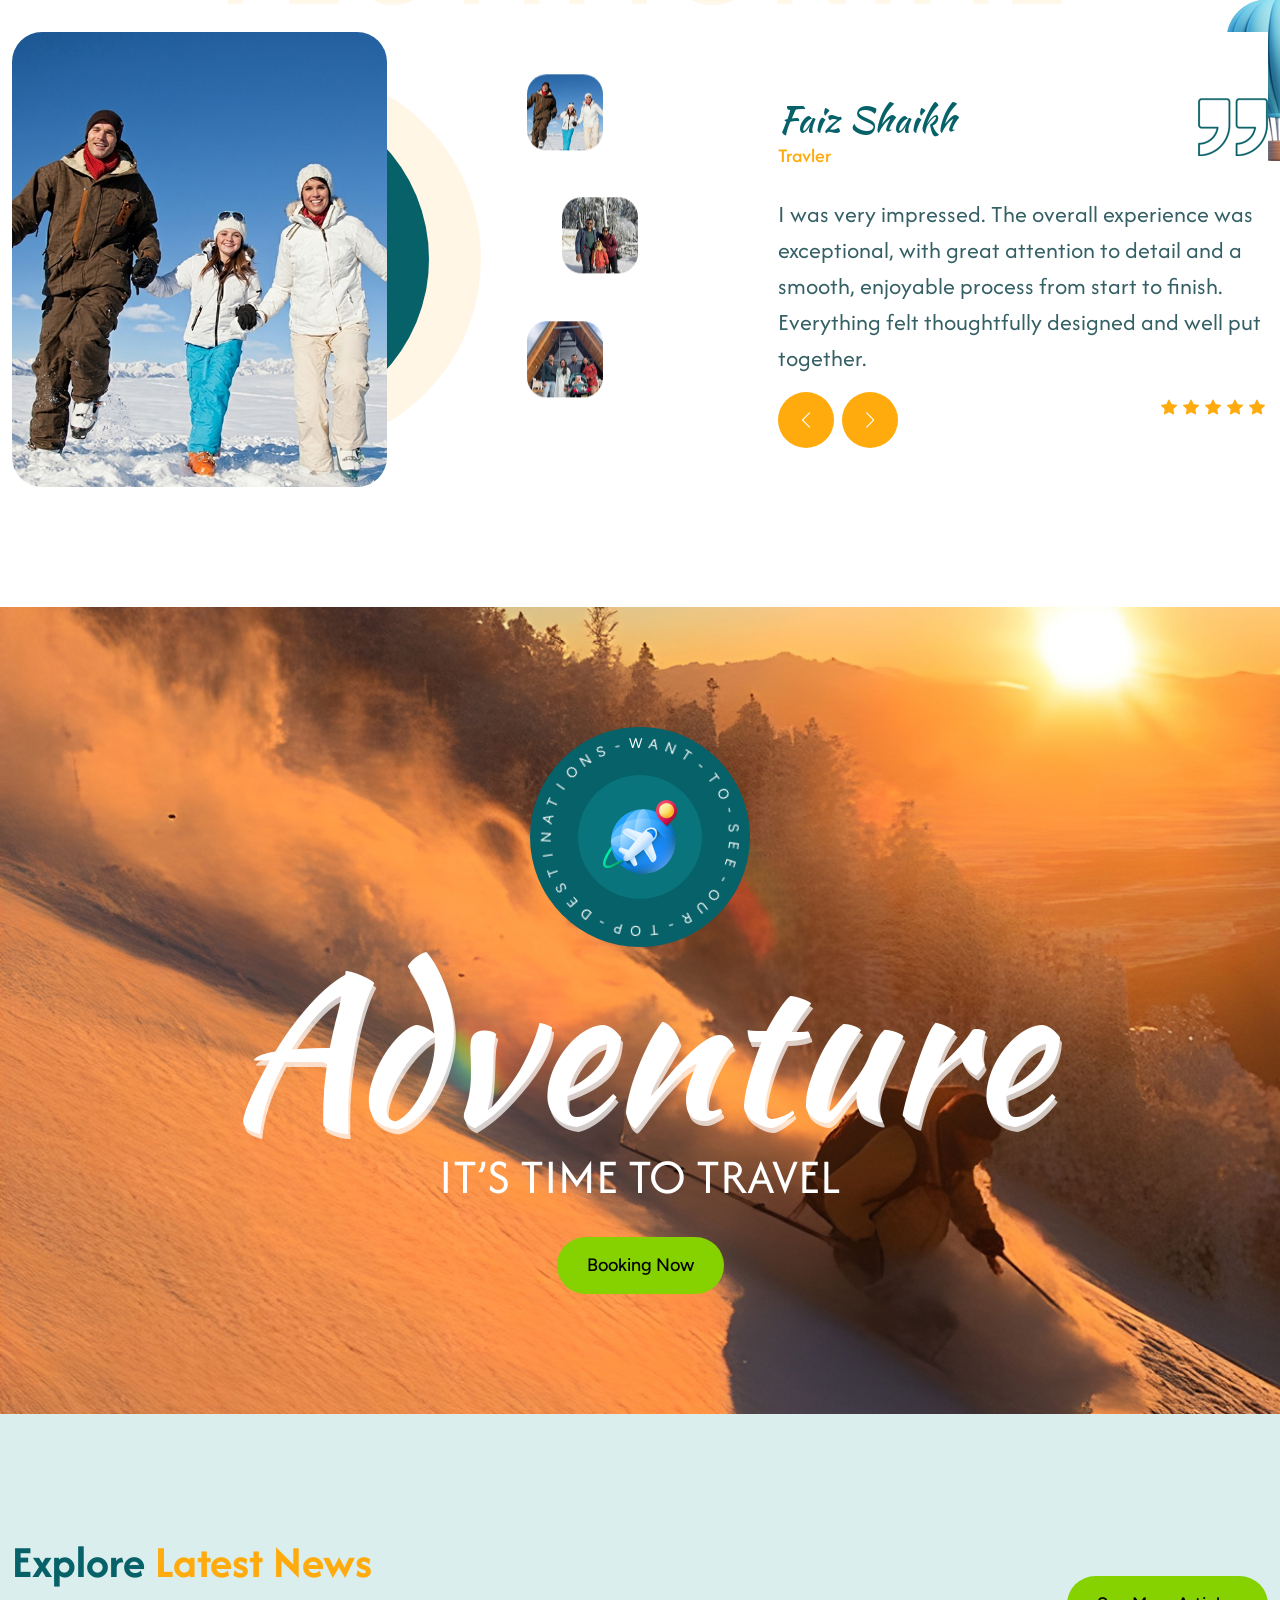
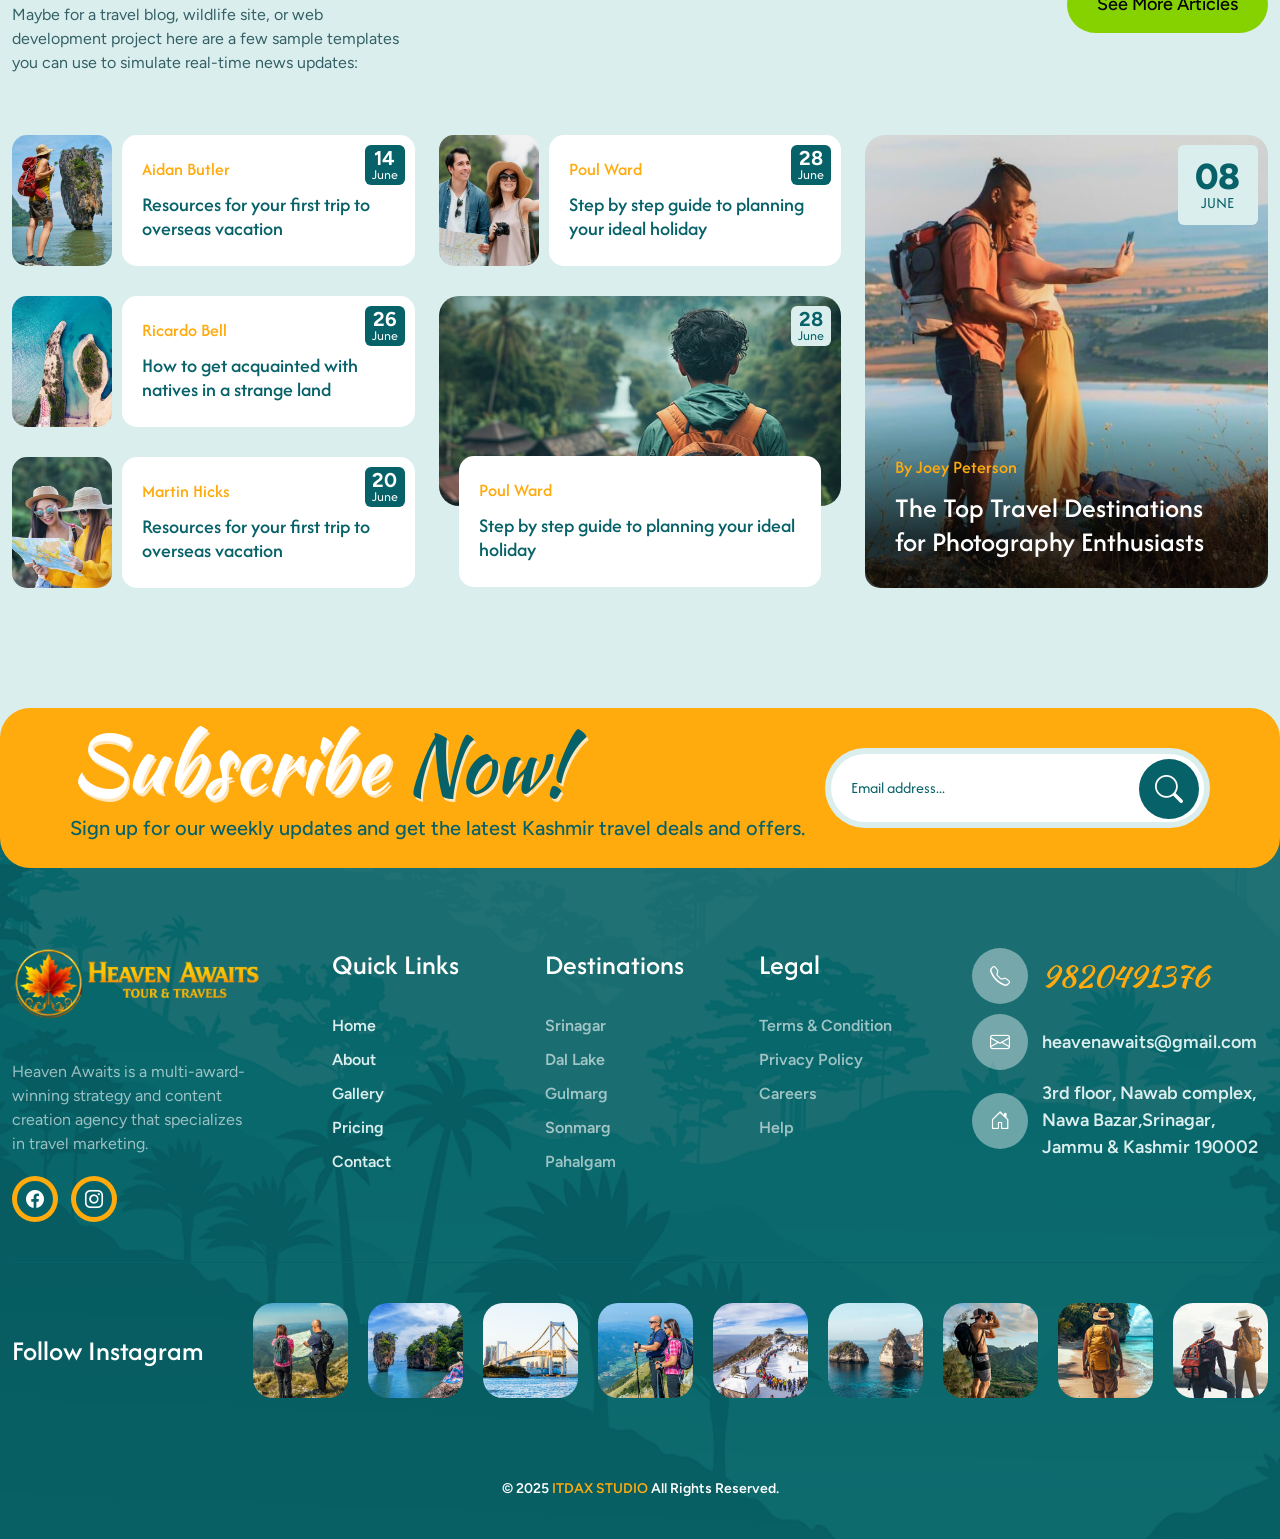
==== commit 5b57ee71: "20" ====
--- a/index.html
+++ b/index.html
@@ -429,10 +429,10 @@
                             <!-- <div class="swiper-slide">
                                 <div class="trv-destination-bx1">
                                     <div class="trv-media">
-                                        <a href="destination-detail.html"><img src="images/destinations/style1/pic6.jpg" alt="Image"></a>
+                                        <a ><img src="images/destinations/style1/pic6.jpg" alt="Image"></a>
                                     </div>
                                     <div class="trv-content">
-                                        <h3 class="trv-title"><a href="destination-detail.html">Dal Lake</a></h3>
+                                        <h3 class="trv-title"><a >Dal Lake</a></h3>
                                     </div>
                                     <div class="trv-on-hover">
                                         <img src="images/destinations/hotballon-right.png" alt="image">
@@ -443,10 +443,10 @@
                             <div class="swiper-slide">
                                 <div class="trv-destination-bx1">
                                     <div class="trv-media">
-                                        <a href="destination-detail.html"><img src="images/destinations/style1/pic7.jpg" alt="Image"></a>
+                                        <a ><img src="images/destinations/style1/pic7.jpg" alt="Image"></a>
                                     </div>
                                     <div class="trv-content">
-                                        <h3 class="trv-title"><a href="destination-detail.html">gulmarg</a></h3>
+                                        <h3 class="trv-title"><a >gulmarg</a></h3>
                                     </div>
                                     <div class="trv-on-hover">
                                         <img src="images/destinations/hotballon-right.png" alt="image">
@@ -457,10 +457,10 @@
                             <div class="swiper-slide">
                                 <div class="trv-destination-bx1">
                                     <div class="trv-media">
-                                        <a href="destination-detail.html"><img src="images/destinations/style1/pic8.jpg" alt="Image"></a>
+                                        <a ><img src="images/destinations/style1/pic8.jpg" alt="Image"></a>
                                     </div>
                                     <div class="trv-content">
-                                        <h3 class="trv-title"><a href="destination-detail.html">Sonmarg</a></h3>
+                                        <h3 class="trv-title"><a >Sonmarg</a></h3>
                                     </div>
                                     <div class="trv-on-hover">
                                         <img src="images/destinations/hotballon-right.png" alt="image">
@@ -493,11 +493,8 @@
                                 <div class="trv-we-recommend-content">
                                     <!-- TITLE START-->
                                     <div class="section-head trv-head-title-wrap left-position">
-                                        <h2 class="trv-head-title">We <span class="site-text-yellow">Recommend </span>Beautiful Destinations Every Month</h2>
-                                        <div class="trv-head-discription">Heaven Awaits  is a multi-award-winning strategy and content creation
-                                            agency that specializes in travel marketing. They have one of the
-                                            world's largest and most influential online travel communities,
-                                            helping brands and tourism.
+                                        <h2 class="trv-head-title">We <span class="site-text-yellow">Recommend </span>the Most Beautiful Destinations in Kashmir</h2>
+                                        <div class="trv-head-discription">Heaven Awaits Tour & Travel brings you handpicked destinations across Kashmir every month. From the snowy slopes of Gulmarg to the peaceful valleys of Pahalgam, we curate travel experiences that are scenic, comfortable, and unforgettable.
                                         </div>
                                     </div>
                                     <!-- TITLE END-->
@@ -587,8 +584,8 @@
             <div class="container">
                 <!-- TITLE START-->
                     <div class="section-head trv-head-title-wrap center-position">
-                        <h2 class="trv-head-title"><span class="site-text-yellow">Price For</span> Travel The World</h2>
-                        <div class="trv-head-discription">Destinations worth exploring! Here are a few popular spots</div>
+                        <h2 class="trv-head-title">Explore<span class="site-text-yellow"> Kashmir</span> at Best Prices</h2>
+                        <div class="trv-head-discription">Explore the beauty of Kashmir with well planned trips at great prices.</div>
                         <div class="trv-head-title-image">
                             <img src="images/Title-Separator.png" alt="Image">
                         </div>
@@ -777,70 +774,70 @@
                                             <div class="item">
                                                 <div class="ow-client-logo">
                                                     <div class="client-logo client-logo-media">
-                                                    <a href="about-1.html"><img src="images/client-logo/dark/1.png" alt=""></a></div>
+                                                    <a ><img src="images/client-logo/dark/1.png" alt=""></a></div>
                                                 </div>
                                             </div>
                                         
                                             <div class="item">
                                                 <div class="ow-client-logo">
                                                     <div class="client-logo client-logo-media">
-                                                    <a href="about-1.html"><img src="images/client-logo/dark/2.png" alt=""></a></div>
+                                                    <a ><img src="images/client-logo/dark/2.png" alt=""></a></div>
                                                 </div>
                                             </div>
                                             
                                             <div class="item">
                                                 <div class="ow-client-logo">
                                                     <div class="client-logo client-logo-media">
-                                                    <a href="about-1.html"><img src="images/client-logo/dark/3.png" alt=""></a></div>
+                                                    <a ><img src="images/client-logo/dark/3.png" alt=""></a></div>
                                                 </div>
                                             </div>
                                         
                                             <div class="item">
                                                 <div class="ow-client-logo">
                                                     <div class="client-logo client-logo-media">
-                                                    <a href="about-1.html"><img src="images/client-logo/dark/4.png" alt=""></a></div>
+                                                    <a ><img src="images/client-logo/dark/4.png" alt=""></a></div>
                                                 </div>
                                             </div>
                                             
                                             <div class="item">
                                                 <div class="ow-client-logo">
                                                     <div class="client-logo client-logo-media">
-                                                    <a href="about-1.html"><img src="images/client-logo/dark/5.png" alt=""></a></div>
+                                                    <a ><img src="images/client-logo/dark/5.png" alt=""></a></div>
                                                 </div>
                                             </div>
 
                                             <div class="item">
                                                 <div class="ow-client-logo">
                                                     <div class="client-logo client-logo-media">
-                                                    <a href="about-1.html"><img src="images/client-logo/dark/1.png" alt=""></a></div>
+                                                    <a ><img src="images/client-logo/dark/1.png" alt=""></a></div>
                                                 </div>
                                             </div>
                                         
                                             <div class="item">
                                                 <div class="ow-client-logo">
                                                     <div class="client-logo client-logo-media">
-                                                    <a href="about-1.html"><img src="images/client-logo/dark/2.png" alt=""></a></div>
+                                                    <a ><img src="images/client-logo/dark/2.png" alt=""></a></div>
                                                 </div>
                                             </div>
                                             
                                             <div class="item">
                                                 <div class="ow-client-logo">
                                                     <div class="client-logo client-logo-media">
-                                                    <a href="about-1.html"><img src="images/client-logo/dark/3.png" alt=""></a></div>
+                                                    <a ><img src="images/client-logo/dark/3.png" alt=""></a></div>
                                                 </div>
                                             </div>
                                         
                                             <div class="item">
                                                 <div class="ow-client-logo">
                                                     <div class="client-logo client-logo-media">
-                                                    <a href="about-1.html"><img src="images/client-logo/dark/4.png" alt=""></a></div>
+                                                    <a ><img src="images/client-logo/dark/4.png" alt=""></a></div>
                                                 </div>
                                             </div>
                                             
                                             <div class="item">
                                                 <div class="ow-client-logo">
                                                     <div class="client-logo client-logo-media">
-                                                    <a href="about-1.html"><img src="images/client-logo/dark/5.png" alt=""></a></div>
+                                                    <a ><img src="images/client-logo/dark/5.png" alt=""></a></div>
                                                 </div>
                                             </div>
                                             
@@ -953,8 +950,8 @@
                             <div class="trv-we-off-content">
                                 <!-- TITLE START-->
                                     <div class="section-head trv-head-title-wrap left-position with-bg-dark">
-                                        <h2 class="trv-head-title">We offer Best <span class="site-text-yellow">Services </span></h2>
-                                        <div class="trv-head-discription">Heaven Awaits  is a multi-award-winning strategy and content creation agency that specializes in travel marketing. They have one of the world's largest and most influential online travel communities, helping brands and tourism.</div>
+                                        <h2 class="trv-head-title">We Offer the Best Travel <span class="site-text-yellow">Services </span></h2>
+                                        <div class="trv-head-discription">At Heaven Awaits Tour & Travel, we provide complete Kashmir travel solutions from planning to execution ensuring a smooth, comfortable, and unforgettable journey.</div>
                                     </div>
                                 <!-- TITLE END-->
                                 <!--servce box-->
@@ -966,7 +963,7 @@
                                             </div>
                                             <div class="trv-icon-content">
                                                 <h4 class="title">Exclusive Trip</h4>
-                                                <p class="p-text">We pay attention to every quality in the service we provide to you</p>
+                                                <p class="p-text">We design personalized Kashmir packages with attention to every detail, giving you a premium and memorable experience.</p>
                                             </div>
                                             <div class="trv-step-corner-bx">
                                                 <div class="trv-step-corner">
@@ -984,7 +981,7 @@
                                             </div>
                                             <div class="trv-icon-content">
                                                 <h4 class="title">Easy Booking</h4>
-                                                <p class="p-text">Booking process and full support service assistance from us.</p>
+                                                <p class="p-text">Simple and hassle free booking process with complete support from our team at every step.</p>
                                             </div>
                                             <div class="trv-step-corner-bx">
                                                 <div class="trv-step-corner">
@@ -1003,7 +1000,7 @@
                                             </div>
                                             <div class="trv-icon-content">
                                                 <h4 class="title">Professional Guide</h4>
-                                                <p class="p-text">While on vacation will be guided by our professional guide</p>
+                                                <p class="p-text">Explore Kashmir with experienced local guides who ensure your trip is safe, informative, and enjoyable.</p>
                                             </div>
                                             <div class="trv-step-corner-bx">
                                                 <div class="trv-step-corner">
@@ -1039,7 +1036,7 @@
                             <!-- <div class="tvr-total-listing">
                                 <i class="bi bi-flag"></i>250 Tour 
                             </div> -->
-                            <a href="tour-1-grid.html" class="tvr-pop-tour-name">Srinagar</a>
+                            <a  class="tvr-pop-tour-name">Srinagar</a>
                         </div>
                     </div>
                     <div class="item">
@@ -1047,7 +1044,7 @@
                             <!-- <div class="tvr-total-listing">
                                 <i class="bi bi-flag"></i>65 Tour 
                             </div> -->
-                            <a href="tour-1-grid.html" class="tvr-pop-tour-name">Dal Lake</a>
+                            <a  class="tvr-pop-tour-name">Dal Lake</a>
                         </div>
                     </div>
                     <div class="item">
@@ -1055,7 +1052,7 @@
                             <!-- <div class="tvr-total-listing">
                                 <i class="bi bi-flag"></i>175 Tour 
                             </div> -->
-                            <a href="tour-1-grid.html" class="tvr-pop-tour-name">Gulmarg</a>
+                            <a  class="tvr-pop-tour-name">Gulmarg</a>
                         </div>
                     </div>
                     <div class="item">
@@ -1063,7 +1060,7 @@
                             <!-- <div class="tvr-total-listing">
                                 <i class="bi bi-flag"></i>130 Tour 
                             </div> -->
-                            <a href="tour-1-grid.html" class="tvr-pop-tour-name">Sonmarg</a>
+                            <a  class="tvr-pop-tour-name">Sonmarg</a>
                         </div>
                     </div>
                     <div class="item">
@@ -1071,7 +1068,7 @@
                             <!-- <div class="tvr-total-listing">
                                 <i class="bi bi-flag"></i>140 Tour 
                             </div> -->
-                            <a href="tour-1-grid.html" class="tvr-pop-tour-name">Pahalgam</a>
+                            <a  class="tvr-pop-tour-name">Pahalgam</a>
                         </div>
                     </div>
                     
@@ -1119,7 +1116,7 @@
                                     
                                     <!-- TITLE START-->
                                     <div class="section-head trv-head-title-wrap left-position">
-                                        <h2 class="trv-head-title"><span class="site-text-yellow">3 Easy Steps </span>for Book Your Next Trip</h2>
+                                        <h2 class="trv-head-title"><span class="site-text-yellow">3 Easy Steps </span>to Book Your Kashmir Trip</h2>
                                     </div>
                                     <!-- TITLE END-->
 
@@ -1143,7 +1140,7 @@
                                                     </div>
                                                     <div class="info">
                                                         <div class="trv-title">Choose Destination</div>
-                                                        <p class="trv-text">First, select your preferred destination and proceed further</p>
+                                                        <p class="trv-text">Select your preferred Kashmir destination and package based on your travel style and budget.</p>
                                                     </div>
                                                     <div class="trv-icon-back">
                                                         <div class="trv-icon-front">
@@ -1160,7 +1157,7 @@
                                                     </div>
                                                     <div class="info">
                                                         <div class="trv-title">Make Payment</div>
-                                                        <p class="trv-text">We pay attention to every quality in the service we provide to you</p>
+                                                        <p class="trv-text">Complete your booking with a simple payment process and get instant confirmation from our team.</p>
                                                     </div>
                                                     <div class="trv-icon-back">
                                                         <div class="trv-icon-front">
@@ -1177,7 +1174,7 @@
                                                     </div>
                                                     <div class="info">
                                                         <div class="trv-title">Ready For Travelling</div>
-                                                        <p class="trv-text">We pay attention to every quality in the service we provide to you</p>
+                                                        <p class="trv-text">Relax and explore Kashmir while we take care of your stay, travel, and complete experience.</p>
                                                     </div>
                                                     <div class="trv-icon-back">
                                                         <div class="trv-icon-front">
@@ -1216,10 +1213,10 @@
                         </h3>
                         <div class="trv-cloumn-list">
                             <ul>
-                                <li><i class="feather feather-check"></i><span>Perfect Detailing</span></li>
-                                <li><i class="feather feather-check"></i><span>Save Your Budget</span></li>
-                                <li><i class="feather feather-check"></i><span>Free Consultations</span></li>
-                                <li><i class="feather feather-check"></i><span>Completed Certification</span></li>
+                                <li><i class="feather feather-check"></i><span>Expert Local Knowledge</span></li>
+                                <li><i class="feather feather-check"></i><span>Affordable Packages</span></li>
+                                <li><i class="feather feather-check"></i><span>24/7 Support</span></li>
+                                <li><i class="feather feather-check"></i><span>Customized Tours</span></li>
                             </ul>
                         </div>
                         <a href="contact.html" 
@@ -1711,7 +1708,7 @@
                 <div class="trv-left-section">
                 <div class="trv-nl-large-text"><span>Subscribe</span> Now!</div>
                     <div class="trv-nl-title">
-                        Sign up to searing weekly newsletter to get the latest updates. 
+                        Sign up for our weekly updates and get the latest Kashmir travel deals and offers. 
                     </div>  
                 </div>
                 <div class="trv-nl-section">
@@ -1766,11 +1763,11 @@
                         <div class="widget widget_services">
                             <h3 class="widget-title">Destinations</h3>
                             <ul>
-                                <li><a href="destination-detail.html">Srinagar</a></li>
-                                <li><a href="tour-detail.html">Dal Lake</a></li>
-                                <li><a href="tour-detail.html">Gulmarg</a></li>
-                                <li><a href="destination-detail.html">Sonmarg</a></li>
-                                <li><a href="tour-detail.html">Pahalgam</a></li>
+                                <li><a >Srinagar</a></li>
+                                <li><a >Dal Lake</a></li>
+                                <li><a >Gulmarg</a></li>
+                                <li><a >Sonmarg</a></li>
+                                <li><a >Pahalgam</a></li>
                             </ul>
                         </div>
                     </div>
@@ -1779,11 +1776,10 @@
                         <div class="widget widget_services">
                             <h3 class="widget-title">Legal</h3>
                             <ul>
-                                <li><a href="about-1.html">Terms & Condition</a></li>
-                                <li><a href="about-1.html">Privacy Policy</a></li>
-                                <li><a href="contact.html">Contact</a></li>
-                                <li><a href="services.html">Careers</a></li>
-                                <li><a href="faq.html">Help</a></li>
+                                <li><a >Terms & Condition</a></li>
+                                <li><a >Privacy Policy</a></li>
+                                <li><a >Careers</a></li>
+                                <li><a >Help</a></li>
                             </ul>
                         </div>
                     </div>
--- a/css/style.css
+++ b/css/style.css
@@ -11161,7 +11161,7 @@
   background-color: #FFF8EB;
 }
 .trv-popular-search .trv-pop-search-carousel-bx {
-  padding: 40px 0px 5px 0px;
+  padding: 5px 0px 5px 0px;
 }
 
 .tvr-pop-tour {
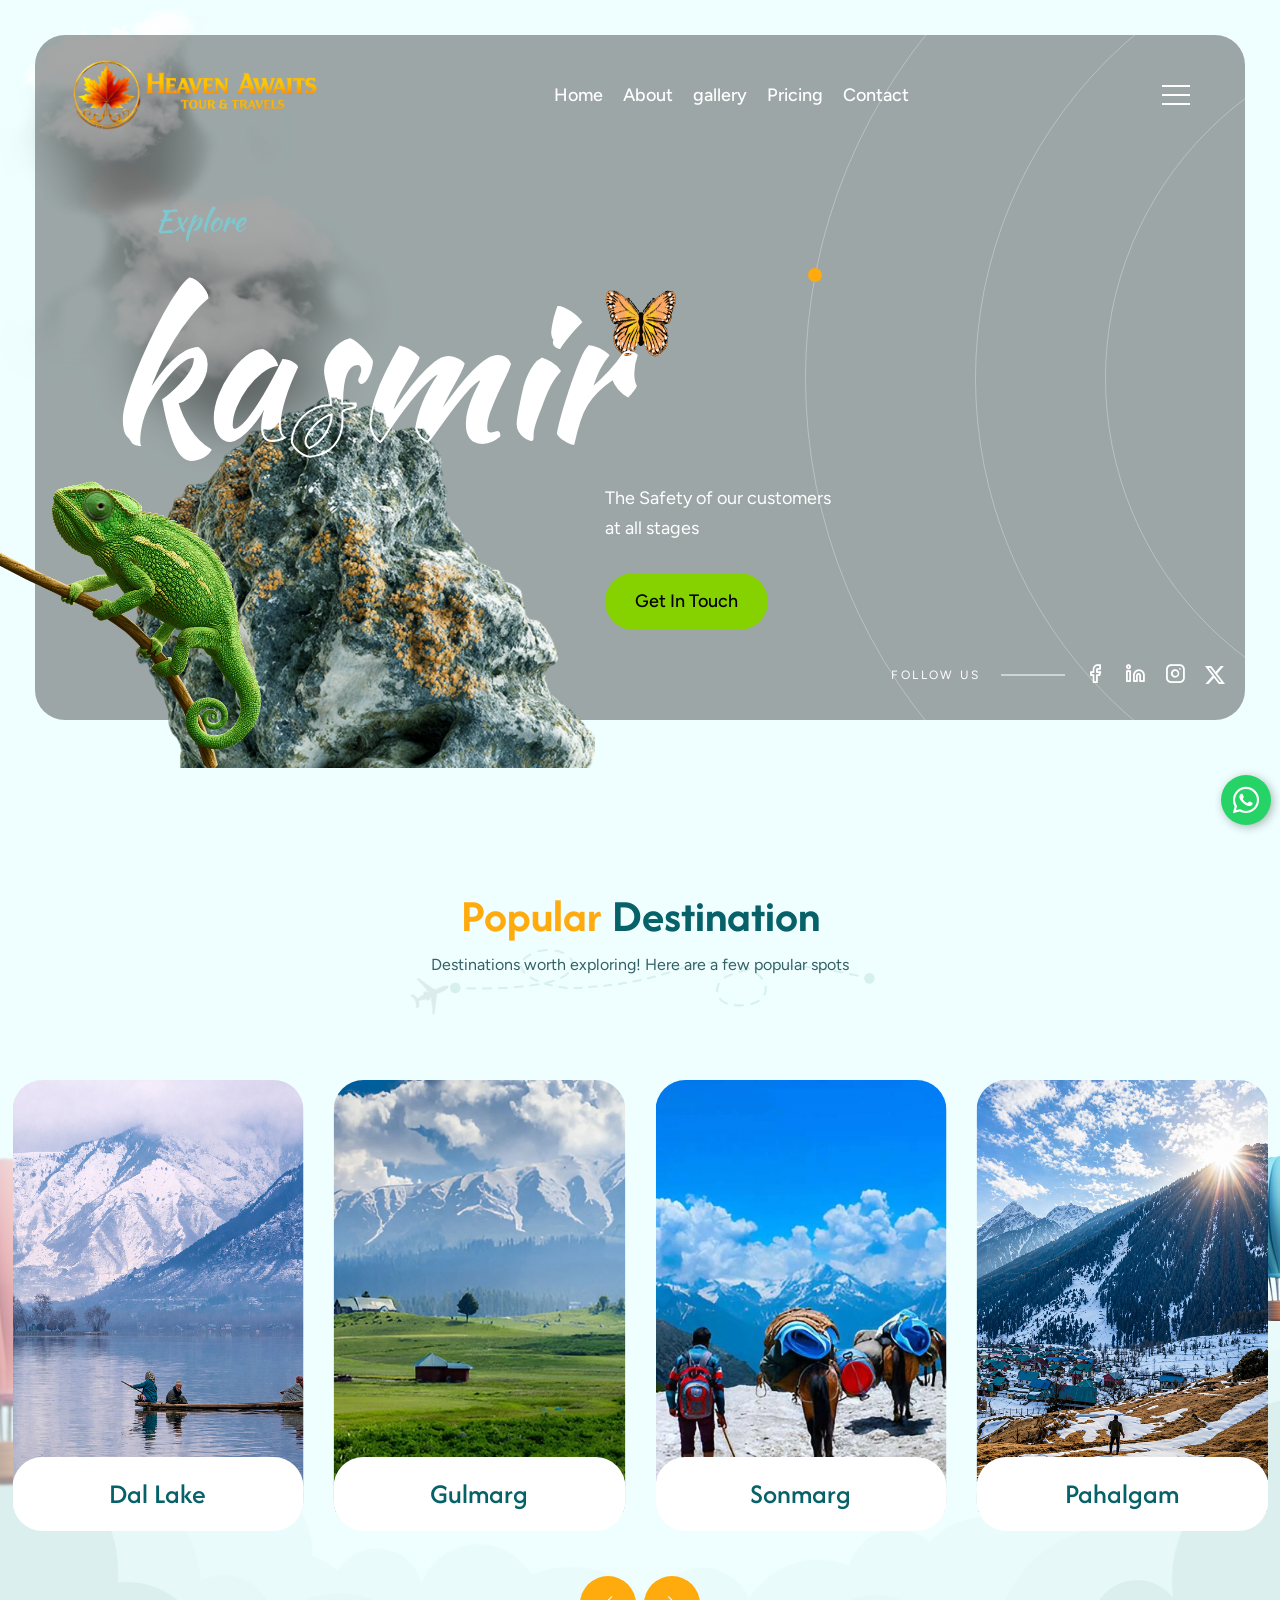
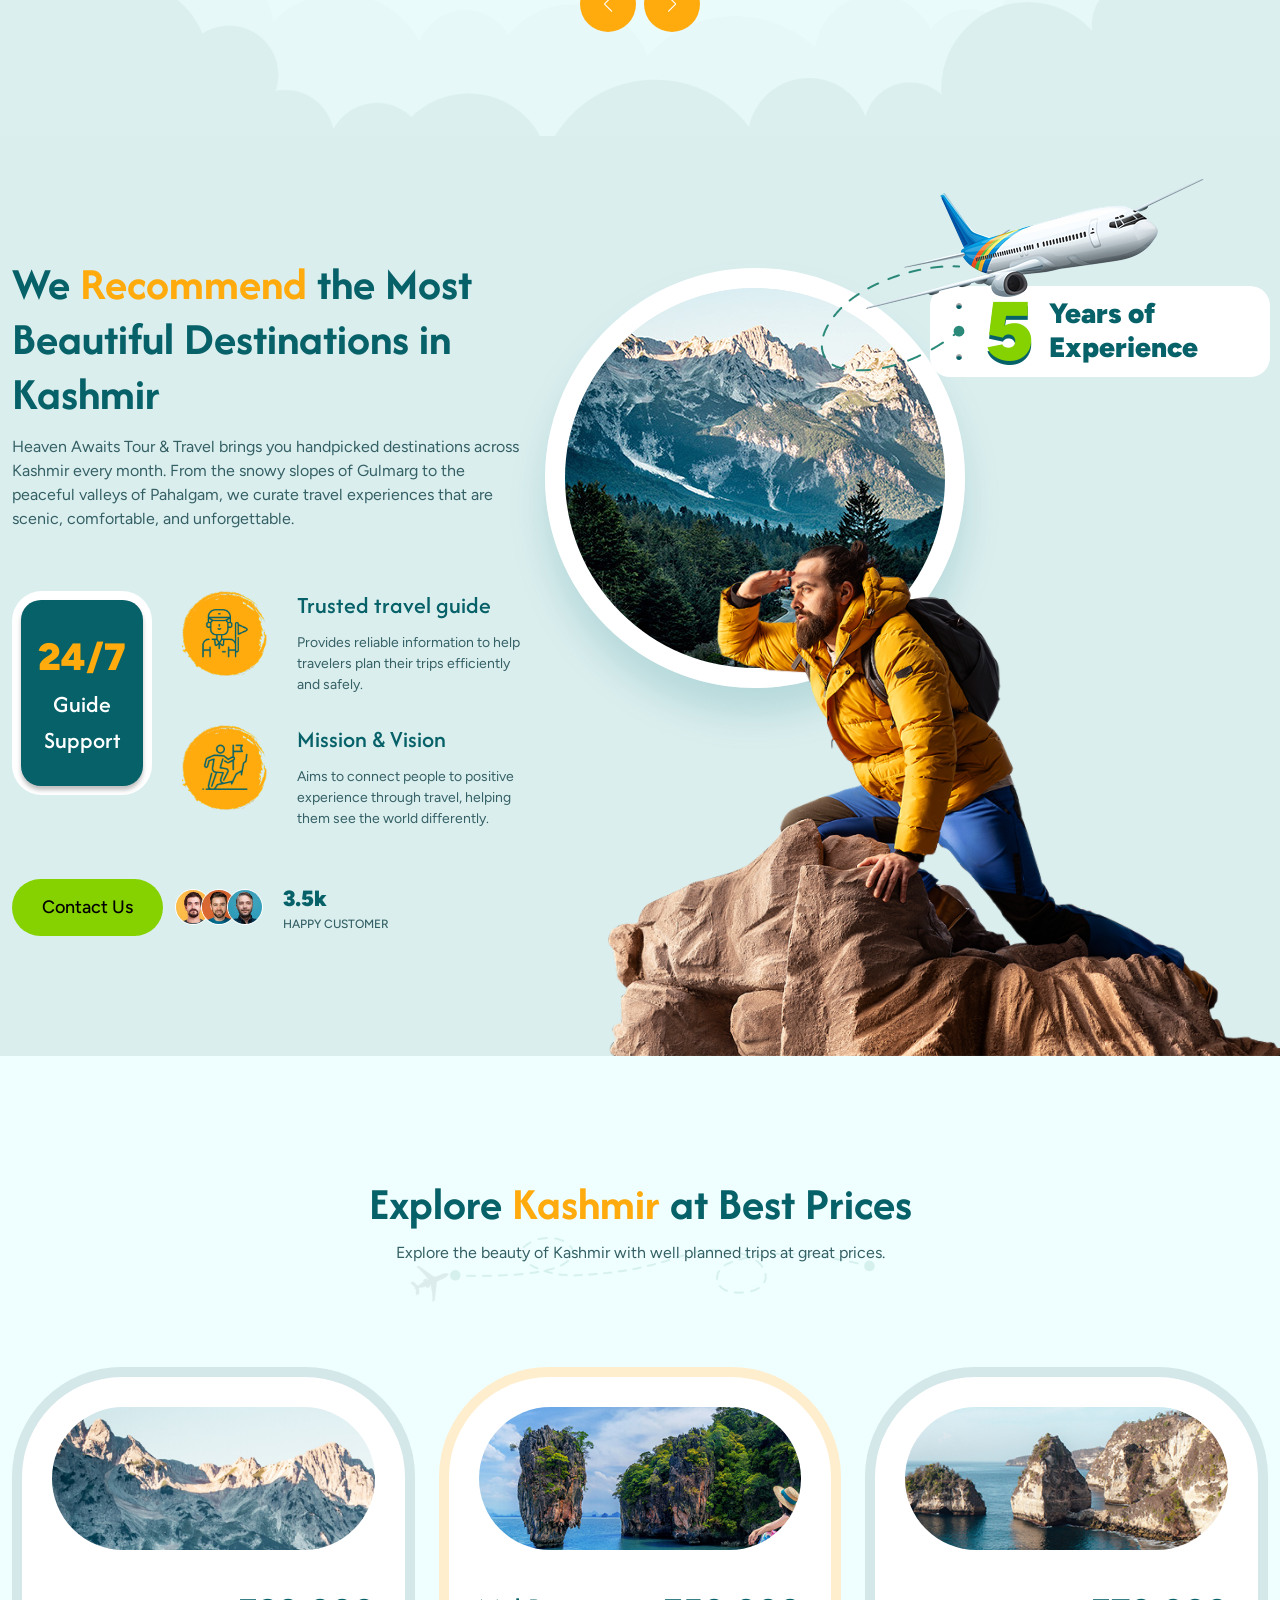
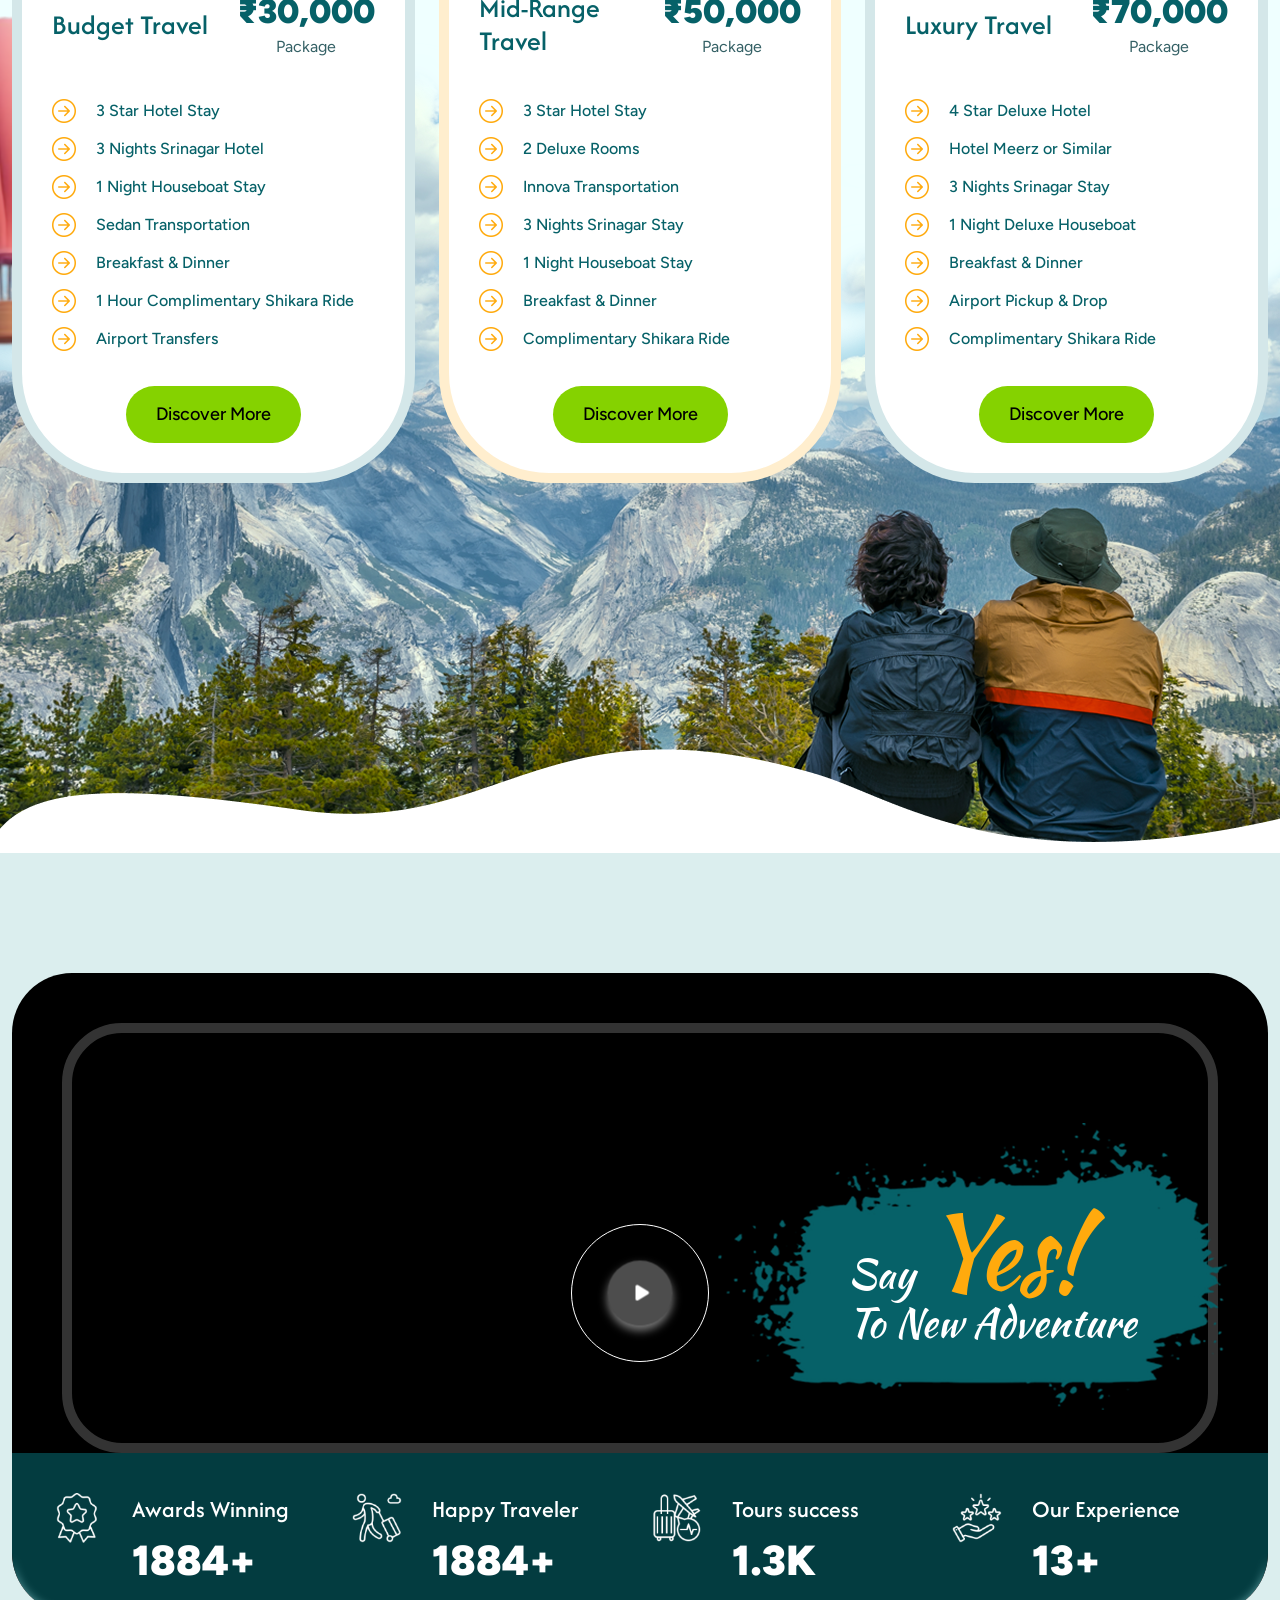
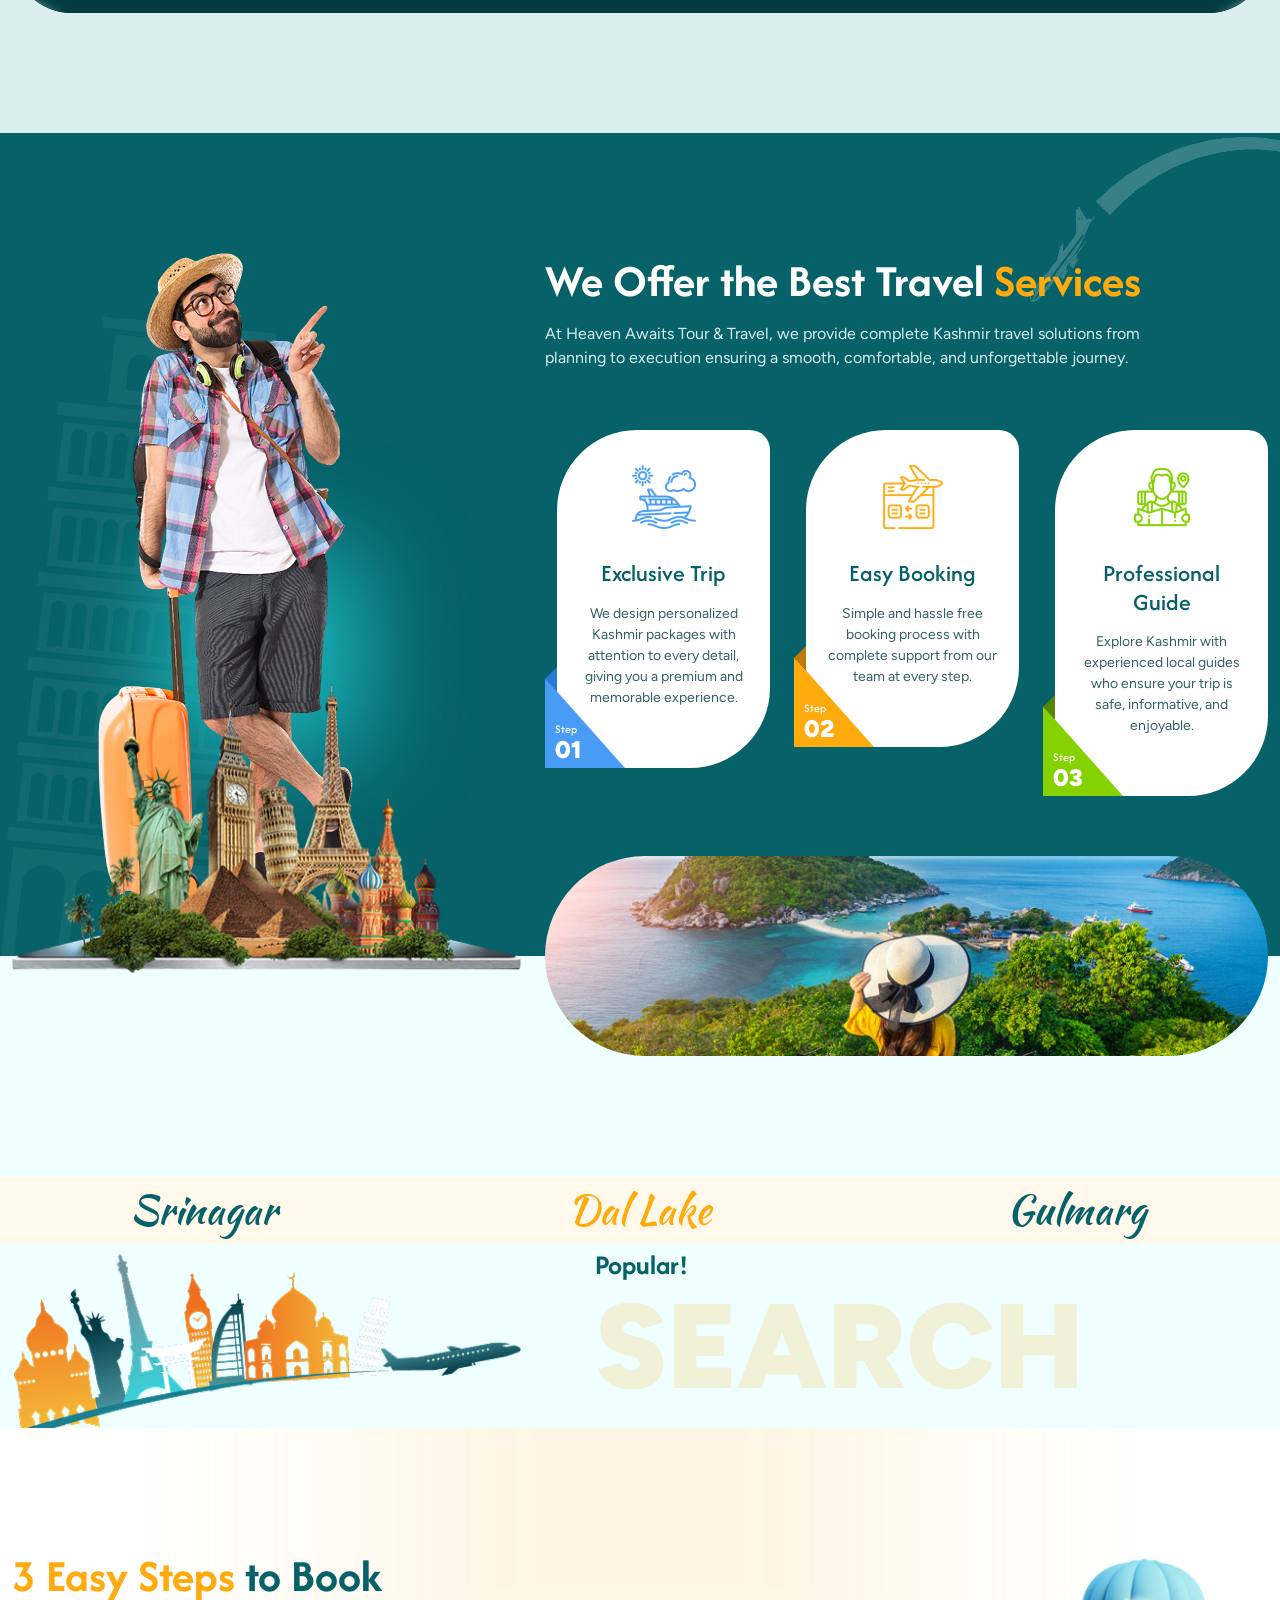
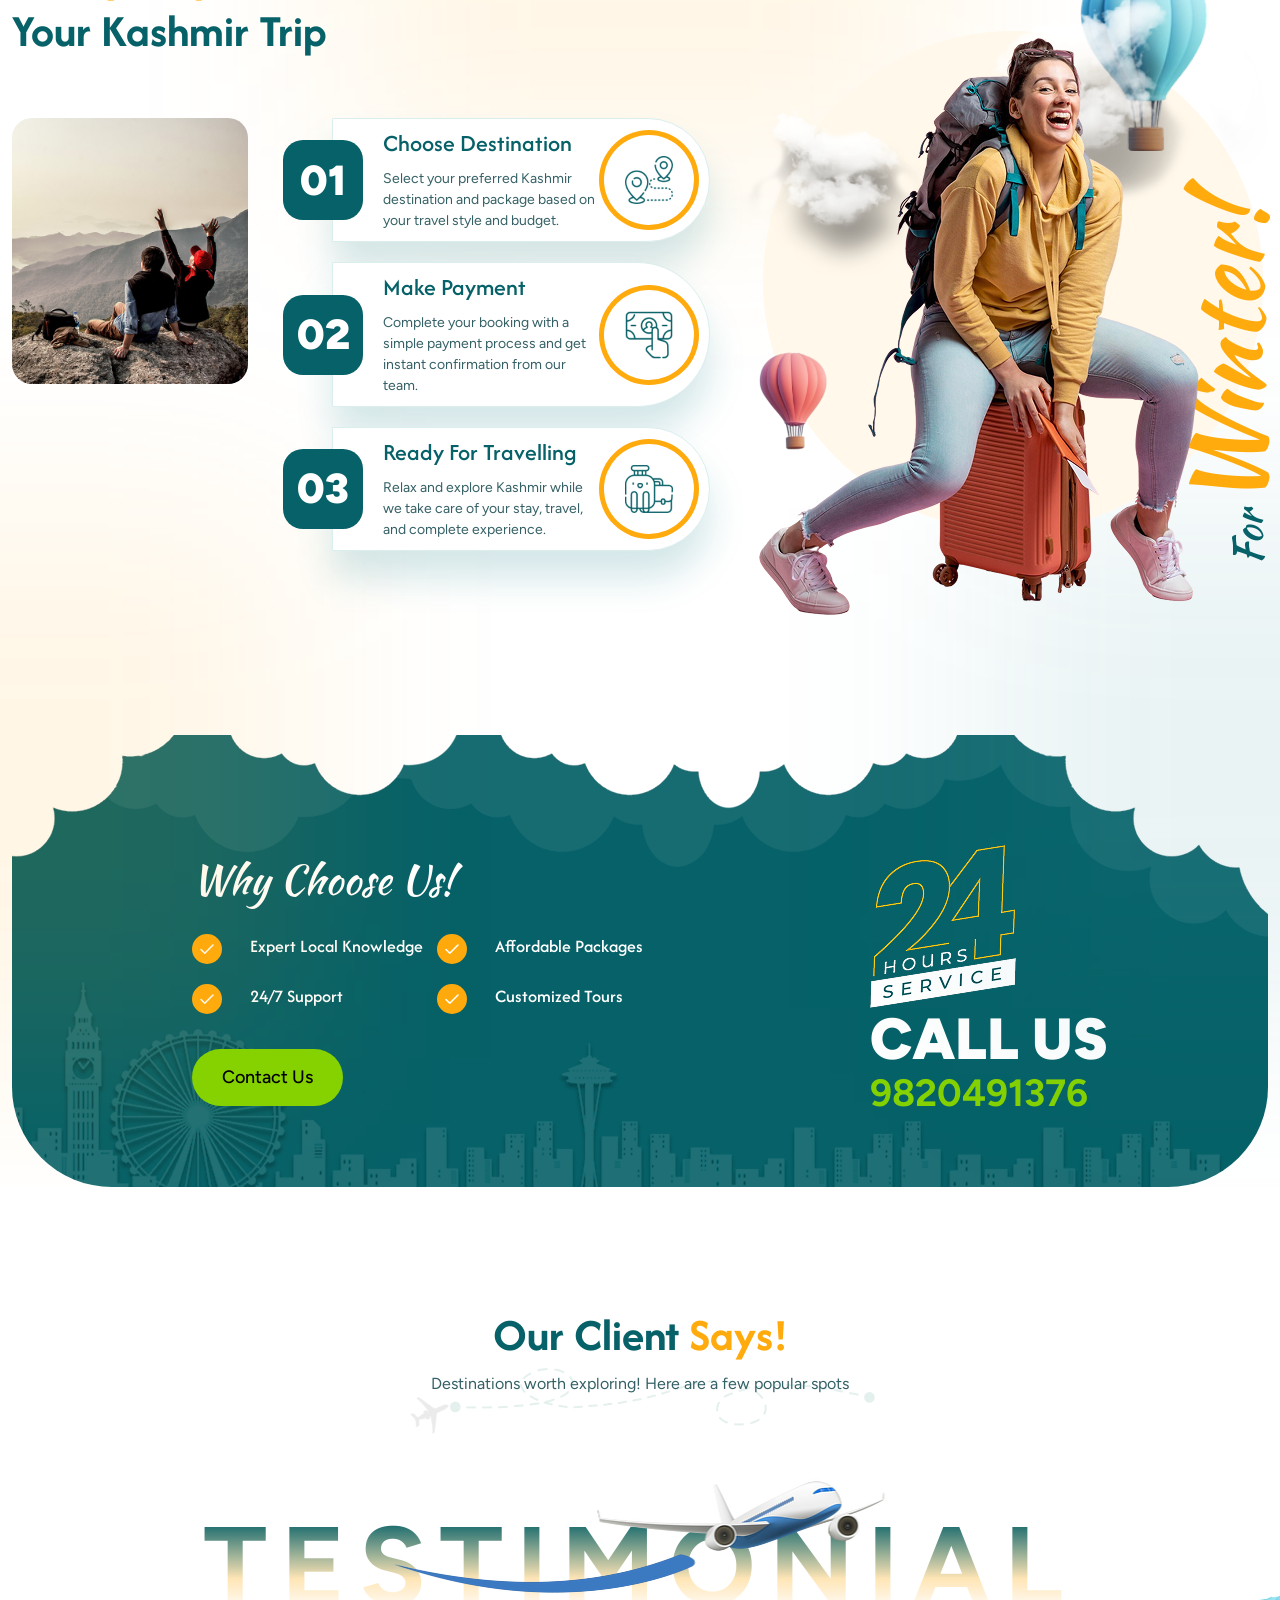
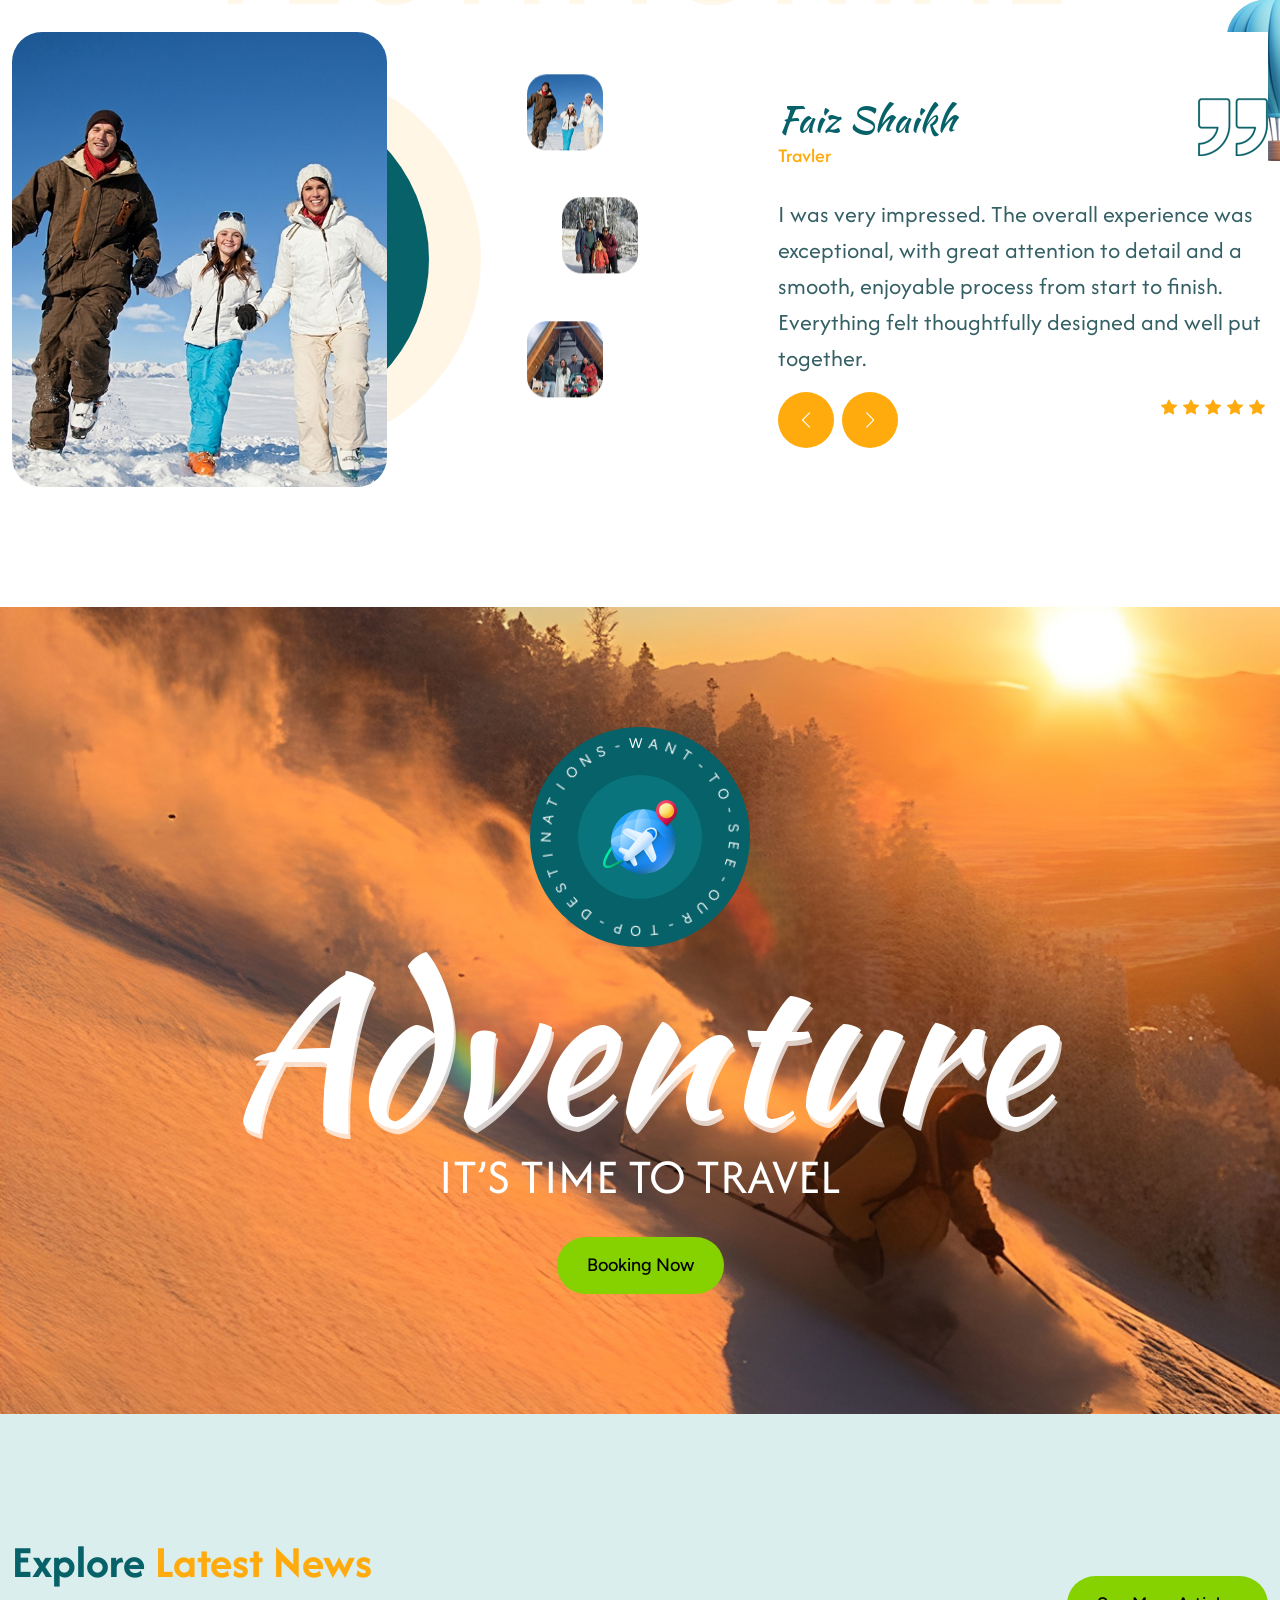
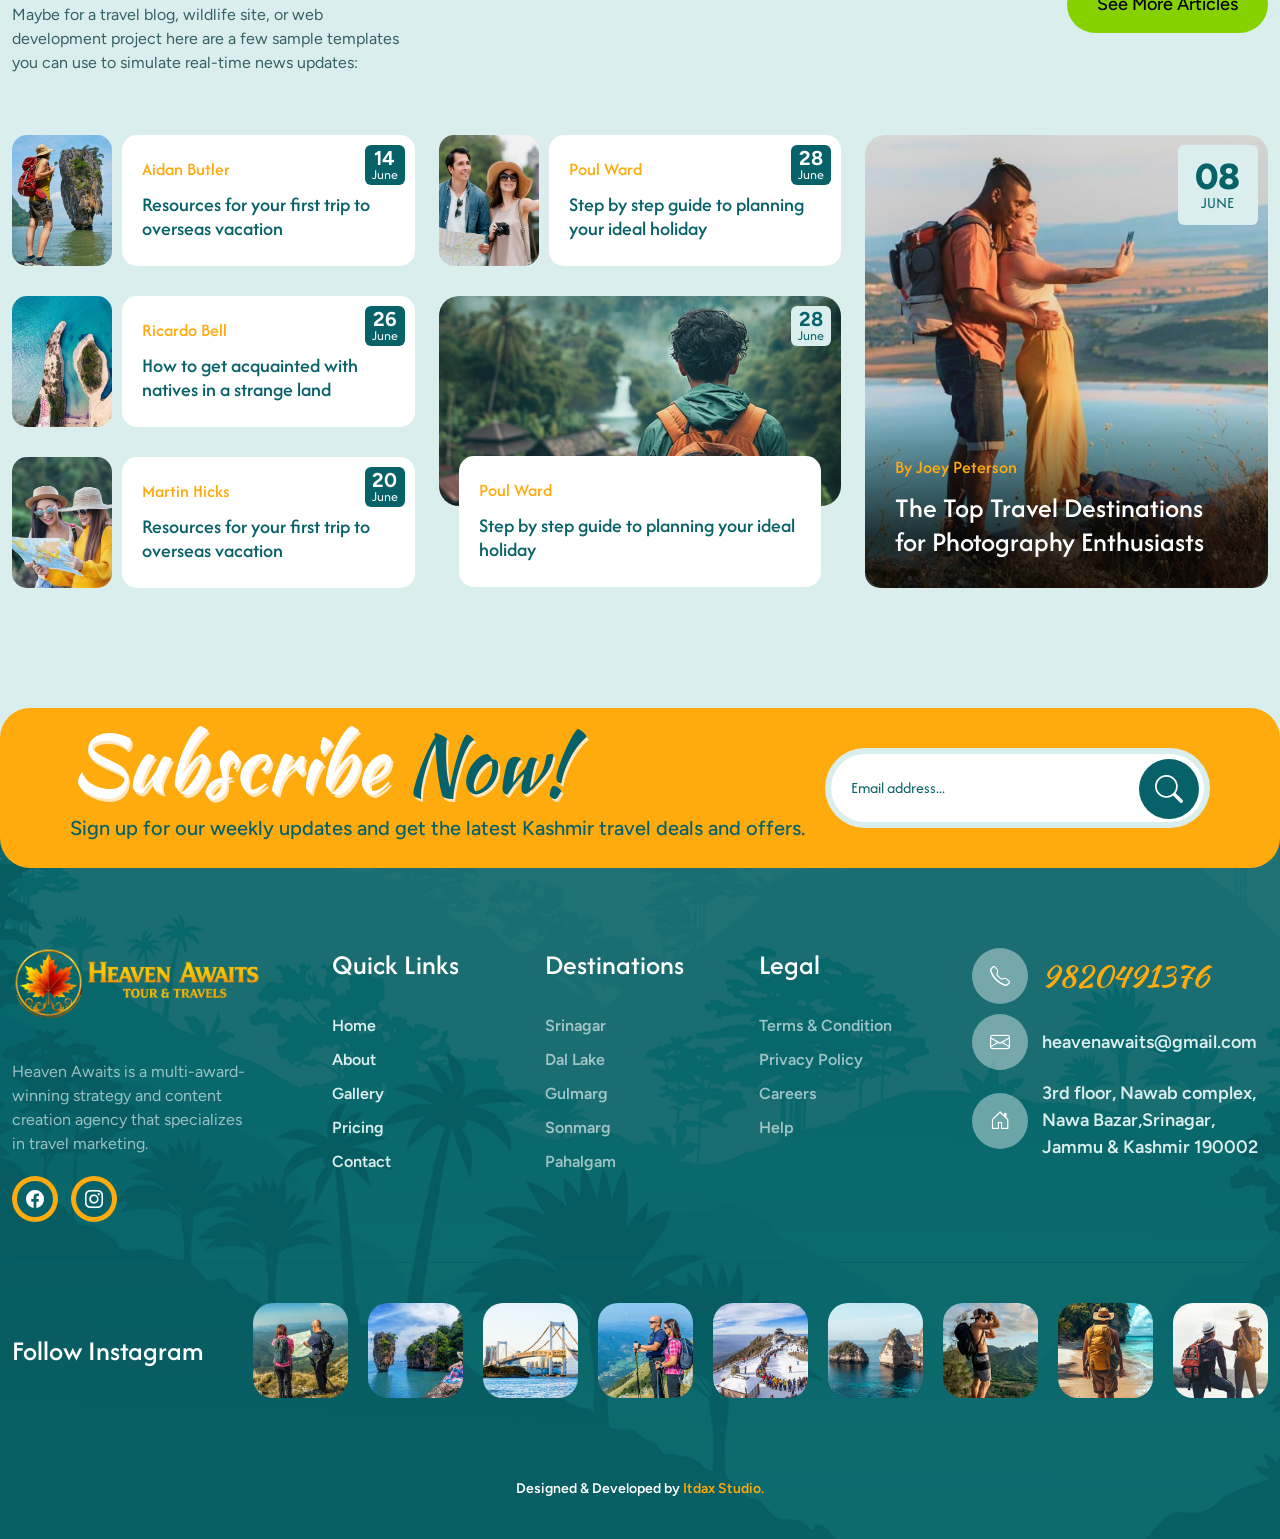
==== commit ac019959: "21" ====
--- a/index.html
+++ b/index.html
@@ -4,278 +4,286 @@
 
 <head>
 
-	<!-- META -->
+    <!-- META -->
     <meta charset="utf-8">
     <meta http-equiv="X-UA-Compatible" content="IE=edge">
     <meta name="keywords" content="">
     <meta name="author" content="">
-    <meta name="robots" content="">    
+    <meta name="robots" content="">
     <meta name="description" content="">
-    
+
     <!-- FAVICONS ICON -->
     <link rel="icon" href="images/favicon.ico" type="image/x-icon">
     <link rel="shortcut icon" type="image/x-icon" href="images/favicon.png">
-    
+
     <!-- PAGE TITLE HERE -->
     <title>Heaven Awaits Tour & Travels </title>
-    
+
     <!-- MOBILE SPECIFIC -->
     <meta name="viewport" content="width=device-width, initial-scale=1">
 
-    <link rel="stylesheet"  href="css/bootstrap.min.css"><!-- BOOTSTRAP STYLE SHEET -->
-    <link rel="stylesheet"  href="css/bootstrap-select.min.css"><!-- BOOTSTRAP SELECT BOX CSS -->
-    <link rel="stylesheet"  href="css/font-awesome.min.css"><!-- FONTAWESOME STYLE SHEET -->
-    <link rel="stylesheet"  href="css/feather.css"><!-- FEATHER ICON SHEET -->
-    <link rel="stylesheet"  href="css/owl.carousel.min.css"><!-- OWL CAROUSEL STYLE SHEET -->
-    <link rel="stylesheet"  href="css/magnific-popup.min.css"><!-- MAGNIFIC POPUP STYLE SHEET -->
-    <link rel="stylesheet"  href="css/swiper-bundle.min.css"><!-- Link Swiper's CSS -->  
-    <link rel="stylesheet"  href="css/style.css"><!-- MAIN STYLE SHEET -->
-    <link rel="stylesheet"  href="css/bootstrap-datetimepicker.css"><!-- DATEPICKER STYLE SHEET -->  
-    <link rel="stylesheet"  href="css/bootstrap-icons.css"><!-- BOOTSTRAP ICON STYLE SHEET -->
-    <link rel="stylesheet"  href="css/lc_lightbox.css"><!-- Lc light box popup -->
-    <link rel="stylesheet"  href="css/bootstrap-slider.min.css"><!-- Price Range Slider -->     
-    
+    <link rel="stylesheet" href="css/bootstrap.min.css"><!-- BOOTSTRAP STYLE SHEET -->
+    <link rel="stylesheet" href="css/bootstrap-select.min.css"><!-- BOOTSTRAP SELECT BOX CSS -->
+    <link rel="stylesheet" href="css/font-awesome.min.css"><!-- FONTAWESOME STYLE SHEET -->
+    <link rel="stylesheet" href="css/feather.css"><!-- FEATHER ICON SHEET -->
+    <link rel="stylesheet" href="css/owl.carousel.min.css"><!-- OWL CAROUSEL STYLE SHEET -->
+    <link rel="stylesheet" href="css/magnific-popup.min.css"><!-- MAGNIFIC POPUP STYLE SHEET -->
+    <link rel="stylesheet" href="css/swiper-bundle.min.css"><!-- Link Swiper's CSS -->
+    <link rel="stylesheet" href="css/style.css"><!-- MAIN STYLE SHEET -->
+    <link rel="stylesheet" href="css/bootstrap-datetimepicker.css"><!-- DATEPICKER STYLE SHEET -->
+    <link rel="stylesheet" href="css/bootstrap-icons.css"><!-- BOOTSTRAP ICON STYLE SHEET -->
+    <link rel="stylesheet" href="css/lc_lightbox.css"><!-- Lc light box popup -->
+    <link rel="stylesheet" href="css/bootstrap-slider.min.css"><!-- Price Range Slider -->
+
 
 </head>
 
 <body>
-<!-- LOADING AREA START ===== -->
-<div class="loading-area">
-    <div class="loading-box"></div>
-    <div class="loading-pic">
-        <figure class="loader">
-            <div class="dot white"></div>
-            <div class="dot"></div>
-            <div class="dot"></div>
-            <div class="dot"></div>
-            <div class="dot"></div>
-        </figure>
+    <!-- LOADING AREA START ===== -->
+    <div class="loading-area">
+        <div class="loading-box"></div>
+        <div class="loading-pic">
+            <figure class="loader">
+                <div class="dot white"></div>
+                <div class="dot"></div>
+                <div class="dot"></div>
+                <div class="dot"></div>
+                <div class="dot"></div>
+            </figure>
+        </div>
     </div>
-</div>
-<!-- LOADING AREA  END ====== -->
-
-<!-- Curser Pointer -->
-<div class="cursor"></div>
-<div class="cursor2"></div>
-
-<!-- HEADER START -->
-<header class="sticky-header site-header header-style-1 mobile-sider-drawer-menu">
-    <div class="main-bar-wraper  navbar-expand-lg">
-        <div class="main-bar">  
-                                    
-            <!-- NAV Toggle Button -->
-            <button id="mobile-side-drawer" data-target=".header-nav" data-toggle="collapse" type="button" class="navbar-toggler collapsed">
-                <span class="sr-only">Toggle navigation</span>
-                <span class="icon-bar icon-bar-first"></span>
-                <span class="icon-bar icon-bar-two"></span>
-                <span class="icon-bar icon-bar-three"></span>
-            </button>
-
-            <div class="logo-header">
-                <div class="logo-header-inner logo-header-one">
-                    <a href="index.html">
-                    <img src="images/logo-dark.png" alt="">
-                    </a>
-                </div>
-            </div>
-
-            <!-- MAIN Vav -->
-            <div class="nav-animation header-nav navbar-collapse collapse d-flex justify-content-end">
-        
-                <ul class=" nav navbar-nav">
-                    <li><a href="index.html">Home</a></li>
-                    <li><a href="about.html">About</a></li>
-                    <li><a href="gallery.html">gallery</a></li>
-                    <li><a href="pricing.html">Pricing</a></li>
-                    <li><a href="contact.html">Contact</a></li>
-                    
-
-                </ul>
-
-            </div>
-
-            <!-- Header Right Section-->
-            <div class="extra-nav header-1-nav">
-                <div class="extra-cell one">
-                    <!-- <div class="header-search">
+    <!-- LOADING AREA  END ====== -->
+
+    <!-- Curser Pointer -->
+    <div class="cursor"></div>
+    <div class="cursor2"></div>
+
+    <!-- HEADER START -->
+    <header class="sticky-header site-header header-style-1 mobile-sider-drawer-menu">
+        <div class="main-bar-wraper  navbar-expand-lg">
+            <div class="main-bar">
+
+                <!-- NAV Toggle Button -->
+                <button id="mobile-side-drawer" data-target=".header-nav" data-toggle="collapse" type="button"
+                    class="navbar-toggler collapsed">
+                    <span class="sr-only">Toggle navigation</span>
+                    <span class="icon-bar icon-bar-first"></span>
+                    <span class="icon-bar icon-bar-two"></span>
+                    <span class="icon-bar icon-bar-three"></span>
+                </button>
+
+                <div class="logo-header">
+                    <div class="logo-header-inner logo-header-one">
+                        <a href="index.html">
+                            <img src="images/logo-dark.png" alt="">
+                        </a>
+                    </div>
+                </div>
+
+                <!-- MAIN Vav -->
+                <div class="nav-animation header-nav navbar-collapse collapse d-flex justify-content-end">
+
+                    <ul class=" nav navbar-nav">
+                        <li><a href="index.html">Home</a></li>
+                        <li><a href="about.html">About</a></li>
+                        <li><a href="gallery.html">gallery</a></li>
+                        <li><a href="pricing.html">Pricing</a></li>
+                        <li><a href="contact.html">Contact</a></li>
+
+
+                    </ul>
+
+                </div>
+
+                <!-- Header Right Section-->
+                <div class="extra-nav header-1-nav">
+                    <div class="extra-cell one">
+                        <!-- <div class="header-search">
                         <a href="#search" class="header-search-icon"><i class="bi bi-search"></i></a>
                     </div>                                 -->
-                </div>
-                <div class="extra-cell two trv-r-section-block">
-                    <a href="javascript:;" class="navSidebar-button">
-                        <span class="trv-nev-line1"></span>
-                        <span class="trv-nev-line2"></span>
-                        <span class="trv-nev-line1"></span>
-                        <b class="trv-new-info-btn">Info</b>
-                    </a>
-                </div>
-            </div>
-
-            
-            <!-- SITE Search -->
-            <div id="search"> 
-                <span class="close-btn">X</span>
-                <form role="search" id="searchform" action="https://thewebmax.org/search" method="get" class="radius-xl">
-                    <div class="input-group">
-                        <input class="form-control" value="" name="q" type="search" placeholder="Search...">
-                        <span class="input-group-append">
-                            <button type="button" class="search-btn">
-                                <i class="bi bi-search"></i>
-                            </button>
-                        </span>
-                    </div> 
-                </form>
-            </div> 
-        
-        </div>
-    </div>
-    <!-- Sidebar popup Item -->
-    <div class="xs-sidebar-group info-group">
-        <div class="xs-overlay xs-bg-black"></div>
-        <div class="xs-sidebar-widget">
-
-            <div class="sidebar-widget-container">
-                <div class="widget-heading">
-                    <a href="#" class="close-side-widget">
-                        <i class="bi bi-x-square-fill"></i>
-                    </a>
-                </div>
-
-                <div class="sidebar-textwidget">
-
-                    <!-- Sidebar Info Content -->
-                    <div class="sidebar-info-contents">
-                        <div class="content-inner">
-                            <div class="content-box">
-
-                                <div class="trv-side-pnl-info">
-                                    <div class="trv-side-pnl-logo">
-                                        <img src="images/logo-dark.png" alt="Image">
-                                    </div>
-                                    <div class="trv-side-pnl-content">
-
-                                        <div class="trv-side-pnl-content-mid">
-                                            <h3 class="trv-sm-title">It’s Time to Traveling</h3>
-                                            <h3 class="trv-lg-title">Plan Your Next Holiday</h3>
-                                            <p>Heaven Awaits  is a multi-award-winning strategy and content creation agency that specializes in travel marketing.</p>   
-                                        </div>
-                                        
-                                        <h3 class="trv-sm-title">Don't miss out this offers!</h3>
-                                        <ul class="trv-side-pnl-plan">
-                                            <li>
-                                                <h2 class="trv-side-pnl-plan-count">₹30000</h2>
-                                                <span>Basic Plan</span>
-                                            </li>
-                                            <li>
-                                                <h2 class="trv-side-pnl-plan-count">₹50000</h2>
-                                                <span>Pro Plan</span>
-                                            </li>
-                                            <li>
-                                                <h2 class="trv-side-pnl-plan-count">₹70000</h2>
-                                                <span>Full Plan</span>
-                                            </li>
-                                        </ul>
-
-                                        <ul class="social-icons">
-                                             
-                                            <li><a href="https://www.facebook.com/profile.php?id=61567103068336"><i class="bi bi-facebook"></i></a></li>
-                                            <li><a target="_blank" href="https://www.instagram.com/heavenawaits_tourandtravels/"><i class="bi bi-instagram"></i></a></li>
-                                             
-                                        </ul>
-
-
-                                    </div>
-                                </div>
-                                
-                            </div>
-                        </div>
-                    </div>
-
+                    </div>
+                    <div class="extra-cell two trv-r-section-block">
+                        <a href="javascript:;" class="navSidebar-button">
+                            <span class="trv-nev-line1"></span>
+                            <span class="trv-nev-line2"></span>
+                            <span class="trv-nev-line1"></span>
+                            <b class="trv-new-info-btn">Info</b>
+                        </a>
+                    </div>
+                </div>
+
+
+                <!-- SITE Search -->
+                <div id="search">
+                    <span class="close-btn">X</span>
+                    <form role="search" id="searchform" action="https://thewebmax.org/search" method="get"
+                        class="radius-xl">
+                        <div class="input-group">
+                            <input class="form-control" value="" name="q" type="search" placeholder="Search...">
+                            <span class="input-group-append">
+                                <button type="button" class="search-btn">
+                                    <i class="bi bi-search"></i>
+                                </button>
+                            </span>
+                        </div>
+                    </form>
                 </div>
 
             </div>
         </div>
-    </div>
-    <!--End Sidebar popup Item -->
-</header>
-<!-- HEADER END -->
-     
-<div class="page-wraper">
-    
-    <!-- CONTENT START -->
-    <div class="page-content">
-
-        <!-- Banner Style One -->
-        <div class="trv-banner-1-wrap">
-            <div class="trv-banner-1-rain-effect">
-                <div class="rain front-row"></div>
-                <div class="rain back-row"></div>
+        <!-- Sidebar popup Item -->
+        <div class="xs-sidebar-group info-group">
+            <div class="xs-overlay xs-bg-black"></div>
+            <div class="xs-sidebar-widget">
+
+                <div class="sidebar-widget-container">
+                    <div class="widget-heading">
+                        <a href="#" class="close-side-widget">
+                            <i class="bi bi-x-square-fill"></i>
+                        </a>
+                    </div>
+
+                    <div class="sidebar-textwidget">
+
+                        <!-- Sidebar Info Content -->
+                        <div class="sidebar-info-contents">
+                            <div class="content-inner">
+                                <div class="content-box">
+
+                                    <div class="trv-side-pnl-info">
+                                        <div class="trv-side-pnl-logo">
+                                            <img src="images/logo-dark.png" alt="Image">
+                                        </div>
+                                        <div class="trv-side-pnl-content">
+
+                                            <div class="trv-side-pnl-content-mid">
+                                                <h3 class="trv-sm-title">It’s Time to Traveling</h3>
+                                                <h3 class="trv-lg-title">Plan Your Next Holiday</h3>
+                                                <p>Heaven Awaits is a multi-award-winning strategy and content creation
+                                                    agency that specializes in travel marketing.</p>
+                                            </div>
+
+                                            <h3 class="trv-sm-title">Don't miss out this offers!</h3>
+                                            <ul class="trv-side-pnl-plan">
+                                                <li>
+                                                    <h2 class="trv-side-pnl-plan-count">₹30000</h2>
+                                                    <span>Basic Plan</span>
+                                                </li>
+                                                <li>
+                                                    <h2 class="trv-side-pnl-plan-count">₹50000</h2>
+                                                    <span>Pro Plan</span>
+                                                </li>
+                                                <li>
+                                                    <h2 class="trv-side-pnl-plan-count">₹70000</h2>
+                                                    <span>Full Plan</span>
+                                                </li>
+                                            </ul>
+
+                                            <ul class="social-icons">
+
+                                                <li><a href="https://www.facebook.com/profile.php?id=61567103068336"><i
+                                                            class="bi bi-facebook"></i></a></li>
+                                                <li><a target="_blank"
+                                                        href="https://www.instagram.com/heavenawaits_tourandtravels/"><i
+                                                            class="bi bi-instagram"></i></a></li>
+
+                                            </ul>
+
+
+                                        </div>
+                                    </div>
+
+                                </div>
+                            </div>
+                        </div>
+
+                    </div>
+
+                </div>
             </div>
-            <video muted autoplay playsinline loop class="trv-vid-full">
-                <source src="images/video-1.mp4" type="video/mp4">
-            </video>
-
-            <div class="trv-banner-1-overlay">
-                <div class="trv-banner-1-text">
-                    <span class="trv-banner-1-text-small">Explore</span>
-                    <div class="trv-banner-1-text-mid">
-                        <h1 class="trv-banner-1-text-large" title="Vietnam"> kasmir<img class="trv-btrfly" src="images/butterfly.gif" alt="image"></h1>
-                        <h1 class="trv-banner-1-text-large-outline" title="Vietnam">kasmir</h1>
-                    </div>
-                    <span class="trv-banner-rock-pic">
-                        <img src="images/main-slider/slider1/Rock.png" alt="Image">
-                    </span>
-                    <div class="trv-banner-text-detail">The Safety of our customers at all stages</div>
-                    <div class="trv-banner-btn"><a href="contact.html" class="site-button butn-bg-shape">Get In Touch</a></div>
-                </div>
-
-                <div class="trv-banner-1-social">
-                    <span>Follow Us</span>
-                    <ul>
-                        <li><a href="javascript:;"><i class="feather feather-facebook"></i></a></li>
-                        <li><a href="javascript:;"><i class="feather feather-linkedin"></i></a></li>
-                        <li><a href="javascript:;"><i class="feather feather-instagram"></i></a></li>
-                        <li><a href="javascript:;"><i class="bi bi-twitter-x"></i></a></li>
-                    </ul>
-                </div>
-
-                <div class="twm-img-bg-circle-area">
-                    <div class="twm-img-bg-circle1-wrap">
-                        <div class="twm-img-bg-circle1 rotate-center"><span></span></div>
-                    </div>
-                    <div class="twm-img-bg-circle2-wrap">
-                        <div class="twm-img-bg-circle2 rotate-center-reverse"><span></span></div>
-                    </div>
-                    <div class="twm-img-bg-circle3-wrap">
-                        <div class="twm-img-bg-circle3 rotate-center"><span></span></div>
-                    </div>
-                    
-                </div>
+        </div>
+        <!--End Sidebar popup Item -->
+    </header>
+    <!-- HEADER END -->
+
+    <div class="page-wraper">
+
+        <!-- CONTENT START -->
+        <div class="page-content">
+
+            <!-- Banner Style One -->
+            <div class="trv-banner-1-wrap">
+                <div class="trv-banner-1-rain-effect">
+                    <div class="rain front-row"></div>
+                    <div class="rain back-row"></div>
+                </div>
+                <video muted autoplay playsinline loop class="trv-vid-full">
+                    <source src="images/video-1.mp4" type="video/mp4">
+                </video>
+
+                <div class="trv-banner-1-overlay">
+                    <div class="trv-banner-1-text">
+                        <span class="trv-banner-1-text-small">Explore</span>
+                        <div class="trv-banner-1-text-mid">
+                            <h1 class="trv-banner-1-text-large" title="Vietnam"> kasmir<img class="trv-btrfly"
+                                    src="images/butterfly.gif" alt="image"></h1>
+                            <h1 class="trv-banner-1-text-large-outline" title="Vietnam">kasmir</h1>
+                        </div>
+                        <span class="trv-banner-rock-pic">
+                            <img src="images/main-slider/slider1/Rock.png" alt="Image">
+                        </span>
+                        <div class="trv-banner-text-detail">The Safety of our customers at all stages</div>
+                        <div class="trv-banner-btn"><a href="contact.html" class="site-button butn-bg-shape">Get In
+                                Touch</a></div>
+                    </div>
+
+                    <div class="trv-banner-1-social">
+                        <span>Follow Us</span>
+                        <ul>
+                            <li><a href="javascript:;"><i class="feather feather-facebook"></i></a></li>
+                            <li><a href="javascript:;"><i class="feather feather-linkedin"></i></a></li>
+                            <li><a href="javascript:;"><i class="feather feather-instagram"></i></a></li>
+                            <li><a href="javascript:;"><i class="bi bi-twitter-x"></i></a></li>
+                        </ul>
+                    </div>
+
+                    <div class="twm-img-bg-circle-area">
+                        <div class="twm-img-bg-circle1-wrap">
+                            <div class="twm-img-bg-circle1 rotate-center"><span></span></div>
+                        </div>
+                        <div class="twm-img-bg-circle2-wrap">
+                            <div class="twm-img-bg-circle2 rotate-center-reverse"><span></span></div>
+                        </div>
+                        <div class="twm-img-bg-circle3-wrap">
+                            <div class="twm-img-bg-circle3 rotate-center"><span></span></div>
+                        </div>
+
+                    </div>
+                </div>
+
+
+                <div class="tvr-banner-1-bottom-left">
+                    <div class="media">
+                        <img src="images/lizard.png" alt="Image" class="lizard">
+                        <img src="images/li-eye.gif" alt="image" class="lizard-eye">
+                    </div>
+                </div>
+                <div class="trv-cloud-1">
+                    <div class="marquee-hm1-cloud1">
+                        <img src="images/cloud-1.png" alt="Image">
+                    </div>
+                </div>
+                <div class="trv-cloud-2">
+                    <div class="marquee-hm1-cloud2">
+                        <img src="images/cloud-2.png" alt="Image">
+                    </div>
+                </div>
+
             </div>
-        
-
-            <div class="tvr-banner-1-bottom-left">
-                <div class="media">
-                    <img src="images/lizard.png" alt="Image" class="lizard">
-                    <img src="images/li-eye.gif" alt="image" class="lizard-eye">
-                </div>
-            </div>
-            <div class="trv-cloud-1">            
-                <div class="marquee-hm1-cloud1">
-                    <img src="images/cloud-1.png" alt="Image">
-                </div>
-            </div>
-            <div class="trv-cloud-2">
-                <div class="marquee-hm1-cloud2">
-                    <img src="images/cloud-2.png" alt="Image">    
-                </div>
-            </div>
-            
-        </div>
-        <!-- Banner Style One End -->
-
-        <!-- SEARCH BAR START-->
-        <!-- <div class="trv-search-st1-wrap">
+            <!-- Banner Style One End -->
+
+            <!-- SEARCH BAR START-->
+            <!-- <div class="trv-search-st1-wrap">
             <div class="trv-search-st1">
                 <div class="trv-search-st1-bg">
                     <form>
@@ -337,96 +345,99 @@
                 </div>
             </div>
         </div> -->
-        <!-- SEARCH BAR END--> 
-
-        <!--POPULAR DESTINATION SECTION START-->
-        <div class="section-full p-t120 p-b90 trv-popular-destination tvr-hot-ballon-wrap" style="background-image: url(images/background/Cloud-bg.png)">
-            <div class="container">
-                <!-- TITLE START-->
-                <div class="section-head trv-head-title-wrap center-position">
-                    <h2 class="trv-head-title"><span class="site-text-yellow">Popular </span>Destination </h2>
-                    <div class="trv-head-discription">Destinations worth exploring! Here are a few popular spots</div>
-                    <div class="trv-head-title-image">
-                        <img src="images/background/Title-Separator.png" alt="Image">
-                    </div>
-                </div>
-                <!-- TITLE END-->
-
-                <div class="section-content">
-
-                    <div class="swiper trv-popular-destination-row trv-pop-des-st1-carousal swiper-nav-center-bottom">
-                        <div class="swiper-wrapper">
-                            <div class="swiper-slide">
-                                <div class="trv-destination-bx1">
-                                    <div class="trv-media">
-                                        <a ><img src="images/destinations/style1/pic1.jpg" alt="Image"></a>
-                                    </div>
-                                    <div class="trv-content">
-                                        <h3 class="trv-title"><a >Srinagar</a></h3>
-                                    </div>
-                                    <div class="trv-on-hover">
-                                        <img src="images/destinations/hotballon-right.png" alt="image">
-                                    </div>
-                                </div>
-                            </div>
-
-                            <div class="swiper-slide">
-                                <div class="trv-destination-bx1">
-                                    <div class="trv-media">
-                                        <a><img src="images/destinations/style1/pic2.jpg" alt="Image"></a>
-                                    </div>
-                                    <div class="trv-content">
-                                        <h3 class="trv-title"><a >Dal Lake</a></h3>
-                                    </div>
-                                    <div class="trv-on-hover">
-                                        <img src="images/destinations/hotballon-right.png" alt="image">
-                                    </div>
-                                </div>
-                            </div>
-
-                            <div class="swiper-slide">
-                                <div class="trv-destination-bx1">
-                                    <div class="trv-media">
-                                        <a ><img src="images/destinations/style1/pic3.jpg" alt="Image"></a>
-                                    </div>
-                                    <div class="trv-content">
-                                        <h3 class="trv-title"><a >Gulmarg</a></h3>
-                                    </div>
-                                    <div class="trv-on-hover">
-                                        <img src="images/destinations/hotballon-right.png" alt="image">
-                                    </div>
-                                </div>
-                            </div>
-
-                            <div class="swiper-slide">
-                                <div class="trv-destination-bx1">
-                                    <div class="trv-media">
-                                        <a ><img src="images/destinations/style1/pic4.jpg" alt="Image"></a>
-                                    </div>
-                                    <div class="trv-content">
-                                        <h3 class="trv-title"><a >Sonmarg</a></h3>
-                                    </div>
-                                    <div class="trv-on-hover">
-                                        <img src="images/destinations/hotballon-right.png" alt="image">
-                                    </div>
-                                </div>
-                            </div>
-
-                            <div class="swiper-slide">
-                                <div class="trv-destination-bx1">
-                                    <div class="trv-media">
-                                        <a ><img src="images/destinations/style1/pic5.jpg" alt="Image"></a>
-                                    </div>
-                                    <div class="trv-content">
-                                        <h3 class="trv-title"><a >Pahalgam</a></h3>
-                                    </div>
-                                    <div class="trv-on-hover">
-                                        <img src="images/destinations/hotballon-right.png" alt="image">
-                                    </div>
-                                </div>
-                            </div>
-
-                            <!-- <div class="swiper-slide">
+            <!-- SEARCH BAR END-->
+
+            <!--POPULAR DESTINATION SECTION START-->
+            <div class="section-full p-t120 p-b90 trv-popular-destination tvr-hot-ballon-wrap"
+                style="background-image: url(images/background/Cloud-bg.png)">
+                <div class="container">
+                    <!-- TITLE START-->
+                    <div class="section-head trv-head-title-wrap center-position">
+                        <h2 class="trv-head-title"><span class="site-text-yellow">Popular </span>Destination </h2>
+                        <div class="trv-head-discription">Destinations worth exploring! Here are a few popular spots
+                        </div>
+                        <div class="trv-head-title-image">
+                            <img src="images/background/Title-Separator.png" alt="Image">
+                        </div>
+                    </div>
+                    <!-- TITLE END-->
+
+                    <div class="section-content">
+
+                        <div
+                            class="swiper trv-popular-destination-row trv-pop-des-st1-carousal swiper-nav-center-bottom">
+                            <div class="swiper-wrapper">
+                                <div class="swiper-slide">
+                                    <div class="trv-destination-bx1">
+                                        <div class="trv-media">
+                                            <a><img src="images/destinations/style1/pic1.jpg" alt="Image"></a>
+                                        </div>
+                                        <div class="trv-content">
+                                            <h3 class="trv-title"><a>Srinagar</a></h3>
+                                        </div>
+                                        <div class="trv-on-hover">
+                                            <img src="images/destinations/hotballon-right.png" alt="image">
+                                        </div>
+                                    </div>
+                                </div>
+
+                                <div class="swiper-slide">
+                                    <div class="trv-destination-bx1">
+                                        <div class="trv-media">
+                                            <a><img src="images/destinations/style1/pic2.jpg" alt="Image"></a>
+                                        </div>
+                                        <div class="trv-content">
+                                            <h3 class="trv-title"><a>Dal Lake</a></h3>
+                                        </div>
+                                        <div class="trv-on-hover">
+                                            <img src="images/destinations/hotballon-right.png" alt="image">
+                                        </div>
+                                    </div>
+                                </div>
+
+                                <div class="swiper-slide">
+                                    <div class="trv-destination-bx1">
+                                        <div class="trv-media">
+                                            <a><img src="images/destinations/style1/pic3.jpg" alt="Image"></a>
+                                        </div>
+                                        <div class="trv-content">
+                                            <h3 class="trv-title"><a>Gulmarg</a></h3>
+                                        </div>
+                                        <div class="trv-on-hover">
+                                            <img src="images/destinations/hotballon-right.png" alt="image">
+                                        </div>
+                                    </div>
+                                </div>
+
+                                <div class="swiper-slide">
+                                    <div class="trv-destination-bx1">
+                                        <div class="trv-media">
+                                            <a><img src="images/destinations/style1/pic4.jpg" alt="Image"></a>
+                                        </div>
+                                        <div class="trv-content">
+                                            <h3 class="trv-title"><a>Sonmarg</a></h3>
+                                        </div>
+                                        <div class="trv-on-hover">
+                                            <img src="images/destinations/hotballon-right.png" alt="image">
+                                        </div>
+                                    </div>
+                                </div>
+
+                                <div class="swiper-slide">
+                                    <div class="trv-destination-bx1">
+                                        <div class="trv-media">
+                                            <a><img src="images/destinations/style1/pic5.jpg" alt="Image"></a>
+                                        </div>
+                                        <div class="trv-content">
+                                            <h3 class="trv-title"><a>Pahalgam</a></h3>
+                                        </div>
+                                        <div class="trv-on-hover">
+                                            <img src="images/destinations/hotballon-right.png" alt="image">
+                                        </div>
+                                    </div>
+                                </div>
+
+                                <!-- <div class="swiper-slide">
                                 <div class="trv-destination-bx1">
                                     <div class="trv-media">
                                         <a ><img src="images/destinations/style1/pic6.jpg" alt="Image"></a>
@@ -468,296 +479,310 @@
                                 </div>
                             </div> -->
 
-                        </div>
-                        <div class="swiper-button-next"></div>
-                        <div class="swiper-button-prev"></div>
-                    </div>
-                    
-                </div> 
+                            </div>
+                            <div class="swiper-button-next"></div>
+                            <div class="swiper-button-prev"></div>
+                        </div>
+
+                    </div>
+
+                </div>
+
+                <div class="left-hot-ballon"><img src="images/hotballon-Left.png" alt="image"></div>
+                <div class="right-hot-ballon"><img src="images/hotballon-right.png" alt="image"></div>
 
             </div>
-
-            <div class="left-hot-ballon"><img src="images/hotballon-Left.png" alt="image"></div>
-            <div class="right-hot-ballon"><img src="images/hotballon-right.png" alt="image"></div>
-        
-        </div>
-        <!--POPULAR DESTINATION SECTION END-->
-
-        <!--WE RECOMMEND SECTION START-->
-        <div class="section-full p-t120 p-b0 trv-we-recommend">
-            <div class="container">
-                <div class="section-content">
-                    <div class="trv-we-recommend-row">
-                        <div class="row">
-                            <div class="col-xl-5 col-lg-7 col-md-12">
-                                <div class="trv-we-recommend-content">
-                                    <!-- TITLE START-->
-                                    <div class="section-head trv-head-title-wrap left-position">
-                                        <h2 class="trv-head-title">We <span class="site-text-yellow">Recommend </span>the Most Beautiful Destinations in Kashmir</h2>
-                                        <div class="trv-head-discription">Heaven Awaits Tour & Travel brings you handpicked destinations across Kashmir every month. From the snowy slopes of Gulmarg to the peaceful valleys of Pahalgam, we curate travel experiences that are scenic, comfortable, and unforgettable.
-                                        </div>
-                                    </div>
-                                    <!-- TITLE END-->
-
-                                    <div class="trv-we-rec-mid-section">
-                                        <div class="trv-24-7-bx">
-                                        <div class="trv-24-7-info">
-                                                <span class="nbr">24/7</span>
-                                                <span class="info">Guide Support</span>
-                                        </div> 
-                                        </div>
-
-                                        <div class="trv-icon-bx-st1-bx">
-                                            <div class="trv-icon-bx-st1 m-b30">
-                                                <div class="trv-icon-bx-media"><span><img src="images/trv-icon/travel-guide.png" alt="#"></span></div>
-                                                <div class="trv-icon-bx-info">
-                                                    <h4 class="trv-icon-bx-title">Trusted travel guide</h4>
-                                                    <p class="p-text">Provides reliable information to help travelers plan their trips efficiently and safely.</p>   
-                                                </div>
-                                            </div>
-                                            <div class="trv-icon-bx-st1 m-b30">
-                                                <div class="trv-icon-bx-media"><span><img src="images/trv-icon/mission-icon.png" alt="#"></span></div>
-                                                <div class="trv-icon-bx-info">
-                                                    <h4 class="trv-icon-bx-title">Mission & Vision</h4>
-                                                    <p class="p-text">Aims to connect people to positive experience through travel, helping them see the world differently.</p>   
-                                                </div>
-                                            </div>
-                                        </div>
-                                    </div>
-
-                                    <div class="trv-we-rec-bottom-section">
-                                        <div class="trv-we-rec-btn">
-                                            <a href="contact.html" 
-                                            class="site-button butn-bg-shape">Contact Us</a>
-                                        </div>
-                                        <div class="trv-hpy-cus">
-                                            <div class="trv-cus-pic-box">
-                                                <span class="trv-cus-pic-box-pic first-bx">
-                                                    <img src="images/hpy-cus/pic1.jpg" alt="">
-                                                </span>
-                                                <span class="trv-cus-pic-box-pic">
-                                                    <img src="images/hpy-cus/pic2.jpg" alt="">
-                                                </span>
-                                                <span class="trv-cus-pic-box-pic">
-                                                    <img src="images/hpy-cus/pic3.jpg" alt="">
-                                                </span>
-                                            </div>
-                                            <div class="trv-hpy-cus-count">
-                                                <span>3.5k</span>
-                                                <p>Happy Customer</p>
-                                            </div>
-                                        </div>
-                                    </div>
-                                </div>
-                            </div>
-                            <div class="col-xl-7 col-lg-5 col-md-12 trv-we-rec-media-main-wrap">
-
-                                <div class="trv-year-section">
-                                    <div class="trv-year-media">
-                                        <img src="images/plane1.png" alt="image">
-                                    </div>
-                                    <div class="trv-year-info">
-                                        <h2 class="numbr">5</h2>
-                                        <span>Years of Experience</span>
-                                    </div>
-                                </div>
-                                <div class="trc-we-rec-circle-bx">
-                                    <img src="images/we-rec-pic2.jpg" alt="image">
-                                </div>
-                                <div class="trv-we-rec-media-main">
-                                    <img src="images/we-rec-pic.png" alt="Image">
-                                </div>
-                            </div>
-                        </div>
-                    </div>
-                    
-                    
-                </div> 
+            <!--POPULAR DESTINATION SECTION END-->
+
+            <!--WE RECOMMEND SECTION START-->
+            <div class="section-full p-t120 p-b0 trv-we-recommend">
+                <div class="container">
+                    <div class="section-content">
+                        <div class="trv-we-recommend-row">
+                            <div class="row">
+                                <div class="col-xl-5 col-lg-7 col-md-12">
+                                    <div class="trv-we-recommend-content">
+                                        <!-- TITLE START-->
+                                        <div class="section-head trv-head-title-wrap left-position">
+                                            <h2 class="trv-head-title">We <span class="site-text-yellow">Recommend
+                                                </span>the Most Beautiful Destinations in Kashmir</h2>
+                                            <div class="trv-head-discription">Heaven Awaits Tour & Travel brings you
+                                                handpicked destinations across Kashmir every month. From the snowy
+                                                slopes of Gulmarg to the peaceful valleys of Pahalgam, we curate travel
+                                                experiences that are scenic, comfortable, and unforgettable.
+                                            </div>
+                                        </div>
+                                        <!-- TITLE END-->
+
+                                        <div class="trv-we-rec-mid-section">
+                                            <div class="trv-24-7-bx">
+                                                <div class="trv-24-7-info">
+                                                    <span class="nbr">24/7</span>
+                                                    <span class="info">Guide Support</span>
+                                                </div>
+                                            </div>
+
+                                            <div class="trv-icon-bx-st1-bx">
+                                                <div class="trv-icon-bx-st1 m-b30">
+                                                    <div class="trv-icon-bx-media"><span><img
+                                                                src="images/trv-icon/travel-guide.png" alt="#"></span>
+                                                    </div>
+                                                    <div class="trv-icon-bx-info">
+                                                        <h4 class="trv-icon-bx-title">Trusted travel guide</h4>
+                                                        <p class="p-text">Provides reliable information to help
+                                                            travelers plan their trips efficiently and safely.</p>
+                                                    </div>
+                                                </div>
+                                                <div class="trv-icon-bx-st1 m-b30">
+                                                    <div class="trv-icon-bx-media"><span><img
+                                                                src="images/trv-icon/mission-icon.png" alt="#"></span>
+                                                    </div>
+                                                    <div class="trv-icon-bx-info">
+                                                        <h4 class="trv-icon-bx-title">Mission & Vision</h4>
+                                                        <p class="p-text">Aims to connect people to positive experience
+                                                            through travel, helping them see the world differently.</p>
+                                                    </div>
+                                                </div>
+                                            </div>
+                                        </div>
+
+                                        <div class="trv-we-rec-bottom-section">
+                                            <div class="trv-we-rec-btn">
+                                                <a href="contact.html" class="site-button butn-bg-shape">Contact Us</a>
+                                            </div>
+                                            <div class="trv-hpy-cus">
+                                                <div class="trv-cus-pic-box">
+                                                    <span class="trv-cus-pic-box-pic first-bx">
+                                                        <img src="images/hpy-cus/pic1.jpg" alt="">
+                                                    </span>
+                                                    <span class="trv-cus-pic-box-pic">
+                                                        <img src="images/hpy-cus/pic2.jpg" alt="">
+                                                    </span>
+                                                    <span class="trv-cus-pic-box-pic">
+                                                        <img src="images/hpy-cus/pic3.jpg" alt="">
+                                                    </span>
+                                                </div>
+                                                <div class="trv-hpy-cus-count">
+                                                    <span>3.5k</span>
+                                                    <p>Happy Customer</p>
+                                                </div>
+                                            </div>
+                                        </div>
+                                    </div>
+                                </div>
+                                <div class="col-xl-7 col-lg-5 col-md-12 trv-we-rec-media-main-wrap">
+
+                                    <div class="trv-year-section">
+                                        <div class="trv-year-media">
+                                            <img src="images/plane1.png" alt="image">
+                                        </div>
+                                        <div class="trv-year-info">
+                                            <h2 class="numbr">5</h2>
+                                            <span>Years of Experience</span>
+                                        </div>
+                                    </div>
+                                    <div class="trc-we-rec-circle-bx">
+                                        <img src="images/we-rec-pic2.jpg" alt="image">
+                                    </div>
+                                    <div class="trv-we-rec-media-main">
+                                        <img src="images/we-rec-pic.png" alt="Image">
+                                    </div>
+                                </div>
+                            </div>
+                        </div>
+
+
+                    </div>
+
+                </div>
 
             </div>
-        
-        </div>
-        <!--WE RECOMMEND SECTION END-->
-
-          <!-- PRICING SECTION START -->
-        <div class="section-full trv-price-bx1-wrap p-t120" style="background-image: url(images/pricebg-1.png);">
-            <div class="container">
-                <!-- TITLE START-->
+            <!--WE RECOMMEND SECTION END-->
+
+            <!-- PRICING SECTION START -->
+            <div class="section-full trv-price-bx1-wrap p-t120" style="background-image: url(images/pricebg-1.png);">
+                <div class="container">
+                    <!-- TITLE START-->
                     <div class="section-head trv-head-title-wrap center-position">
-                        <h2 class="trv-head-title">Explore<span class="site-text-yellow"> Kashmir</span> at Best Prices</h2>
-                        <div class="trv-head-discription">Explore the beauty of Kashmir with well planned trips at great prices.</div>
+                        <h2 class="trv-head-title">Explore<span class="site-text-yellow"> Kashmir</span> at Best Prices
+                        </h2>
+                        <div class="trv-head-discription">Explore the beauty of Kashmir with well planned trips at great
+                            prices.</div>
                         <div class="trv-head-title-image">
                             <img src="images/Title-Separator.png" alt="Image">
                         </div>
                     </div>
-                <!-- TITLE END-->
-                <div class="section-content">
-                    <div class="trv-price-bx1-section">
-                        <div class="row d-flex justify-content-center">
-                            <div class="col-lg-4 col-md-6">
-                                <div class="trv-price-bx1">
-                                    <div class="trv-media">
-                                        <img src="images/pic1_1.jpg" alt="image">
-                                    </div>
-                                    <div class="info">
-                                        <div class="trv-price-head">
-                                            <h4 class="trv-pricing-title">Budget Travel</h4>
-                                            <div class="trv-plan-price">
-                                                <span class="price">₹30,000</span>
-                                                <span class="price-duration">Package</span>
-                                            </div>
-                                        </div>
-                                        <ul class="trv-list">
-                                            <li>
-                                                <i class="bi bi-arrow-right-circle"></i>
-                                                3 Star Hotel Stay
-                                            </li>
-                                            <li>
-                                                <i class="bi bi-arrow-right-circle"></i>
-                                                3 Nights Srinagar Hotel
-                                            </li>
-                                            <li>
-                                                <i class="bi bi-arrow-right-circle"></i>
-                                                1 Night Houseboat Stay
-                                            </li>
-                                            <li>
-                                                <i class="bi bi-arrow-right-circle"></i>
-                                                Sedan Transportation
-                                            </li>
-                                            <li>
-                                                <i class="bi bi-arrow-right-circle"></i>
-                                                Breakfast & Dinner
-                                            </li>
-                                            <li>
-                                                <i class="bi bi-arrow-right-circle"></i>
-                                                1 Hour Complimentary Shikara Ride
-                                            </li>
-                                            <li>
-                                                <i class="bi bi-arrow-right-circle"></i>
-                                                Airport Transfers
-                                            </li>
-                                        </ul>
-                                        <div class="trv-discover-btn">
-                                            <a href="contact.html" class="site-button butn-bg-shape">Discover More</a>
-                                        </div>
-                                    </div>
-                                </div>
-                            </div>
-                            <div class="col-lg-4 col-md-6">
-                                <div class="trv-price-bx1 active-bx">
-                                    <div class="trv-media">
-                                        <img src="images/pic2_1.jpg" alt="image">
-                                    </div>
-                                    <div class="info">
-                                        <div class="trv-price-head">
-                                            <h4 class="trv-pricing-title">Mid-Range Travel</h4>
-                                            <div class="trv-plan-price">
-                                                <span class="price">₹50,000</span>
-                                                <span class="price-duration">Package</span>
-                                            </div>
-                                        </div>
-                                        <ul class="trv-list">
-                                            <li>
-                                                <i class="bi bi-arrow-right-circle"></i>
-                                                3 Star Hotel Stay
-                                            </li>
-                                            <li>
-                                                <i class="bi bi-arrow-right-circle"></i>
-                                                2 Deluxe Rooms
-                                            </li>
-                                            <li>
-                                                <i class="bi bi-arrow-right-circle"></i>
-                                                Innova Transportation
-                                            </li>
-                                            <li>
-                                                <i class="bi bi-arrow-right-circle"></i>
-                                                3 Nights Srinagar Stay
-                                            </li>
-                                            <li>
-                                                <i class="bi bi-arrow-right-circle"></i>
-                                                1 Night Houseboat Stay
-                                            </li>
-                                            <li>
-                                                <i class="bi bi-arrow-right-circle"></i>
-                                                Breakfast & Dinner
-                                            </li>
-                                            <!-- <li>
+                    <!-- TITLE END-->
+                    <div class="section-content">
+                        <div class="trv-price-bx1-section">
+                            <div class="row d-flex justify-content-center">
+                                <div class="col-lg-4 col-md-6">
+                                    <div class="trv-price-bx1">
+                                        <div class="trv-media">
+                                            <img src="images/pic1_1.jpg" alt="image">
+                                        </div>
+                                        <div class="info">
+                                            <div class="trv-price-head">
+                                                <h4 class="trv-pricing-title">Budget Travel</h4>
+                                                <div class="trv-plan-price">
+                                                    <span class="price">₹30,000</span>
+                                                    <span class="price-duration">Package</span>
+                                                </div>
+                                            </div>
+                                            <ul class="trv-list">
+                                                <li>
+                                                    <i class="bi bi-arrow-right-circle"></i>
+                                                    3 Star Hotel Stay
+                                                </li>
+                                                <li>
+                                                    <i class="bi bi-arrow-right-circle"></i>
+                                                    3 Nights Srinagar Hotel
+                                                </li>
+                                                <li>
+                                                    <i class="bi bi-arrow-right-circle"></i>
+                                                    1 Night Houseboat Stay
+                                                </li>
+                                                <li>
+                                                    <i class="bi bi-arrow-right-circle"></i>
+                                                    Sedan Transportation
+                                                </li>
+                                                <li>
+                                                    <i class="bi bi-arrow-right-circle"></i>
+                                                    Breakfast & Dinner
+                                                </li>
+                                                <li>
+                                                    <i class="bi bi-arrow-right-circle"></i>
+                                                    1 Hour Complimentary Shikara Ride
+                                                </li>
+                                                <li>
+                                                    <i class="bi bi-arrow-right-circle"></i>
+                                                    Airport Transfers
+                                                </li>
+                                            </ul>
+                                            <div class="trv-discover-btn">
+                                                <a href="contact.html" class="site-button butn-bg-shape">Discover
+                                                    More</a>
+                                            </div>
+                                        </div>
+                                    </div>
+                                </div>
+                                <div class="col-lg-4 col-md-6">
+                                    <div class="trv-price-bx1 active-bx">
+                                        <div class="trv-media">
+                                            <img src="images/pic2_1.jpg" alt="image">
+                                        </div>
+                                        <div class="info">
+                                            <div class="trv-price-head">
+                                                <h4 class="trv-pricing-title">Mid-Range Travel</h4>
+                                                <div class="trv-plan-price">
+                                                    <span class="price">₹50,000</span>
+                                                    <span class="price-duration">Package</span>
+                                                </div>
+                                            </div>
+                                            <ul class="trv-list">
+                                                <li>
+                                                    <i class="bi bi-arrow-right-circle"></i>
+                                                    3 Star Hotel Stay
+                                                </li>
+                                                <li>
+                                                    <i class="bi bi-arrow-right-circle"></i>
+                                                    2 Deluxe Rooms
+                                                </li>
+                                                <li>
+                                                    <i class="bi bi-arrow-right-circle"></i>
+                                                    Innova Transportation
+                                                </li>
+                                                <li>
+                                                    <i class="bi bi-arrow-right-circle"></i>
+                                                    3 Nights Srinagar Stay
+                                                </li>
+                                                <li>
+                                                    <i class="bi bi-arrow-right-circle"></i>
+                                                    1 Night Houseboat Stay
+                                                </li>
+                                                <li>
+                                                    <i class="bi bi-arrow-right-circle"></i>
+                                                    Breakfast & Dinner
+                                                </li>
+                                                <!-- <li>
                                                 <i class="bi bi-arrow-right-circle"></i>
                                                 Gulmarg, Sonmarg & Pahalgam Sightseeing
                                             </li> -->
-                                            <li>
-                                                <i class="bi bi-arrow-right-circle"></i>
-                                                Complimentary Shikara Ride
-                                            </li>
-                                            
-                                        </ul>
-                                        <div class="trv-discover-btn">
-                                            <a href="contact.html" class="site-button butn-bg-shape">Discover More</a>
-                                        </div>
-                                    </div>
-                                </div>
-                            </div>
-                            <div class="col-lg-4 col-md-6">
-                                <div class="trv-price-bx1">
-                                    <div class="trv-media">
-                                        <img src="images/pic3.png" alt="image">
-                                    </div>
-                                    <div class="info">
-                                        <div class="trv-price-head">
-                                            <h4 class="trv-pricing-title">Luxury Travel</h4>
-                                            <div class="trv-plan-price">
-                                                <span class="price">₹70,000</span>
-                                                <span class="price-duration">Package</span>
-                                            </div>
-                                        </div>
-                                        <ul class="trv-list">
-                                            <li>
-                                                <i class="bi bi-arrow-right-circle"></i>
-                                                4 Star Deluxe Hotel
-                                            </li>
-                                            <li>
-                                                <i class="bi bi-arrow-right-circle"></i>
-                                                Hotel Meerz or Similar
-                                            </li>
-                                            <li>
-                                                <i class="bi bi-arrow-right-circle"></i>
-                                                3 Nights Srinagar Stay
-                                            </li>
-                                            <li>
-                                                <i class="bi bi-arrow-right-circle"></i>
-                                                1 Night Deluxe Houseboat
-                                            </li>
-                                            <li>
-                                                <i class="bi bi-arrow-right-circle"></i>
-                                                Breakfast & Dinner 
-                                            </li>
-                                            <li>
-                                                <i class="bi bi-arrow-right-circle"></i>
-                                                Airport Pickup & Drop
-                                            </li>
-                                            <li>
-                                                <i class="bi bi-arrow-right-circle"></i>
-                                                Complimentary Shikara Ride
-                                            </li>
-
-                                        </ul>
-                                        <div class="trv-discover-btn">
-                                            <a href="contact.html" class="site-button butn-bg-shape">Discover More</a>
-                                        </div>
-                                    </div>
-                                </div>
-                            </div>
-                        </div>
-                    </div>
-                </div>
+                                                <li>
+                                                    <i class="bi bi-arrow-right-circle"></i>
+                                                    Complimentary Shikara Ride
+                                                </li>
+
+                                            </ul>
+                                            <div class="trv-discover-btn">
+                                                <a href="contact.html" class="site-button butn-bg-shape">Discover
+                                                    More</a>
+                                            </div>
+                                        </div>
+                                    </div>
+                                </div>
+                                <div class="col-lg-4 col-md-6">
+                                    <div class="trv-price-bx1">
+                                        <div class="trv-media">
+                                            <img src="images/pic3.png" alt="image">
+                                        </div>
+                                        <div class="info">
+                                            <div class="trv-price-head">
+                                                <h4 class="trv-pricing-title">Luxury Travel</h4>
+                                                <div class="trv-plan-price">
+                                                    <span class="price">₹70,000</span>
+                                                    <span class="price-duration">Package</span>
+                                                </div>
+                                            </div>
+                                            <ul class="trv-list">
+                                                <li>
+                                                    <i class="bi bi-arrow-right-circle"></i>
+                                                    4 Star Deluxe Hotel
+                                                </li>
+                                                <li>
+                                                    <i class="bi bi-arrow-right-circle"></i>
+                                                    Hotel Meerz or Similar
+                                                </li>
+                                                <li>
+                                                    <i class="bi bi-arrow-right-circle"></i>
+                                                    3 Nights Srinagar Stay
+                                                </li>
+                                                <li>
+                                                    <i class="bi bi-arrow-right-circle"></i>
+                                                    1 Night Deluxe Houseboat
+                                                </li>
+                                                <li>
+                                                    <i class="bi bi-arrow-right-circle"></i>
+                                                    Breakfast & Dinner
+                                                </li>
+                                                <li>
+                                                    <i class="bi bi-arrow-right-circle"></i>
+                                                    Airport Pickup & Drop
+                                                </li>
+                                                <li>
+                                                    <i class="bi bi-arrow-right-circle"></i>
+                                                    Complimentary Shikara Ride
+                                                </li>
+
+                                            </ul>
+                                            <div class="trv-discover-btn">
+                                                <a href="contact.html" class="site-button butn-bg-shape">Discover
+                                                    More</a>
+                                            </div>
+                                        </div>
+                                    </div>
+                                </div>
+                            </div>
+                        </div>
+                    </div>
+                </div>
+                <div class="left-hot-ballon"><img src="images/hotballon-Left.png" alt="image"></div>
+                <div class="trv-price-bx1-btm-shape" style="background-image: url(images/pricebg-shape.png);"></div>
             </div>
-            <div class="left-hot-ballon"><img src="images/hotballon-Left.png" alt="image"></div>
-            <div class="trv-price-bx1-btm-shape" style="background-image: url(images/pricebg-shape.png);"></div>
-        </div>
-        <!-- PRICING SECTION END -->
-
-        <!-- CLIENT LOGO SECTION START -->
-        <!-- <div class="section-full trv-client-section">
+            <!-- PRICING SECTION END -->
+
+            <!-- CLIENT LOGO SECTION START -->
+            <!-- <div class="section-full trv-client-section">
             <div class="trv-client-row">
                 <div class="container">
                     <div class="section-content">
@@ -850,232 +875,242 @@
                 </div>
             </div>
         </div> -->
-        <!-- CLIENT LOGO  SECTION End -->
-        
-        <!-- VIDEO WITH ACHIVMENT SECTION START-->
-        <div class="section-full trv-achivment-section">
-            <div class="container">
-                <div class="trv-achivment-row">
-                    <div class=" parallax-section">
-                        <div class="parallax-content">
-                            <div class="video-section-outer">
-                                <div class="video-section">
-                                    <a href="https://player.vimeo.com/video/213315632?color=ffffff&amp;title=0&amp;byline=0&amp;portrait=0" class="mfp-video play-now-video">
-                                        <i class="icon fa fa-play"></i>
-                                        <span class="ripple"></span>
-                                    </a>                                              
-                                </div>
-                            </div>
-                            <div class="trv-say-yesbx-wrap">
-                                <div class="trv-say-yesbx">
-                                    <div class="say-title">Say <span>Yes!</span></div>
-                                    <div class="say-title2">To New Adventure</div> 
-                                </div>
-                            </div>
-                            
-                        </div>
-                        <div class="trv-vid-st2  parallax-image" style="background-image: url(images/background/vid-bg2.jpg);"></div>
-                        <div class="trv-vid-st2-counter">
-                            <div class="row">
-
-                                <div class="col-lg-3 col-md-6 col-sm-6 col-6 m-b30">
-                                    <div class="trv-counter-outer-one">
-                                        <div class="trv-counter-media">
-                                            <img src="images/trv-icon/count-icon1.png" alt="Image">
-                                        </div>
-                                        <div class="trv-icon-content-info">
-                                            <h4 class="trv-icon-title">Awards Winning</h4>
-                                            <div class="counter-out"><span class="counter">3600</span><b>+</b></div>
-                                        </div>
-                                    </div>
-                                </div>
-
-                                <div class="col-lg-3 col-md-6 col-sm-6 col-6 m-b30">
-                                    <div class="trv-counter-outer-one">
-                                        <div class="trv-counter-media">
-                                            <img src="images/trv-icon/count-icon2.png" alt="Image">
-                                        </div>
-                                        <div class="trv-icon-content-info">
-                                            <h4 class="trv-icon-title">Happy Traveler</h4>
-                                            <div class="counter-out"><span class="counter">3600</span><b>+</b></div>
-                                        </div>
-                                    </div>    
-                                </div>
-                                
-                                <div class="col-lg-3 col-md-6 col-sm-6 col-6 m-b30">
-                                    <div class="trv-counter-outer-one">
-                                        <div class="trv-counter-media">
-                                            <img src="images/trv-icon/count-icon3.png" alt="Image">
-                                        </div>
-                                        <div class="trv-icon-content-info">
-                                            <h4 class="trv-icon-title">Tours success</h4>
-                                            <div class="counter-out"><span class="counter">2.5</span><b>K</b></div>
-                                        </div>
-                                    </div>
-                                </div>
-
-                                <div class="col-lg-3 col-md-6 col-sm-6 col-6 m-b30">
-                                    <div class="trv-counter-outer-one">
-                                        <div class="trv-counter-media">
-                                            <img src="images/trv-icon/count-icon4.png" alt="Image">
-                                        </div>
-                                        <div class="trv-icon-content-info">
-                                            <h4 class="trv-icon-title">Our Experience</h4>
-                                            <div class="counter-out"><span class="counter">25</span><b>+</b></div>
-                                        </div>
-                                    </div>    
-                                </div>
-                            
+            <!-- CLIENT LOGO  SECTION End -->
+
+            <!-- VIDEO WITH ACHIVMENT SECTION START-->
+            <div class="section-full trv-achivment-section">
+                <div class="container">
+                    <div class="trv-achivment-row">
+                        <div class=" parallax-section">
+                            <div class="parallax-content">
+                                <div class="video-section-outer">
+                                    <div class="video-section">
+                                        <a href="https://player.vimeo.com/video/213315632?color=ffffff&amp;title=0&amp;byline=0&amp;portrait=0"
+                                            class="mfp-video play-now-video">
+                                            <i class="icon fa fa-play"></i>
+                                            <span class="ripple"></span>
+                                        </a>
+                                    </div>
+                                </div>
+                                <div class="trv-say-yesbx-wrap">
+                                    <div class="trv-say-yesbx">
+                                        <div class="say-title">Say <span>Yes!</span></div>
+                                        <div class="say-title2">To New Adventure</div>
+                                    </div>
+                                </div>
+
+                            </div>
+                            <div class="trv-vid-st2  parallax-image"
+                                style="background-image: url(images/background/vid-bg2.jpg);"></div>
+                            <div class="trv-vid-st2-counter">
+                                <div class="row">
+
+                                    <div class="col-lg-3 col-md-6 col-sm-6 col-6 m-b30">
+                                        <div class="trv-counter-outer-one">
+                                            <div class="trv-counter-media">
+                                                <img src="images/trv-icon/count-icon1.png" alt="Image">
+                                            </div>
+                                            <div class="trv-icon-content-info">
+                                                <h4 class="trv-icon-title">Awards Winning</h4>
+                                                <div class="counter-out"><span class="counter">3600</span><b>+</b></div>
+                                            </div>
+                                        </div>
+                                    </div>
+
+                                    <div class="col-lg-3 col-md-6 col-sm-6 col-6 m-b30">
+                                        <div class="trv-counter-outer-one">
+                                            <div class="trv-counter-media">
+                                                <img src="images/trv-icon/count-icon2.png" alt="Image">
+                                            </div>
+                                            <div class="trv-icon-content-info">
+                                                <h4 class="trv-icon-title">Happy Traveler</h4>
+                                                <div class="counter-out"><span class="counter">3600</span><b>+</b></div>
+                                            </div>
+                                        </div>
+                                    </div>
+
+                                    <div class="col-lg-3 col-md-6 col-sm-6 col-6 m-b30">
+                                        <div class="trv-counter-outer-one">
+                                            <div class="trv-counter-media">
+                                                <img src="images/trv-icon/count-icon3.png" alt="Image">
+                                            </div>
+                                            <div class="trv-icon-content-info">
+                                                <h4 class="trv-icon-title">Tours success</h4>
+                                                <div class="counter-out"><span class="counter">2.5</span><b>K</b></div>
+                                            </div>
+                                        </div>
+                                    </div>
+
+                                    <div class="col-lg-3 col-md-6 col-sm-6 col-6 m-b30">
+                                        <div class="trv-counter-outer-one">
+                                            <div class="trv-counter-media">
+                                                <img src="images/trv-icon/count-icon4.png" alt="Image">
+                                            </div>
+                                            <div class="trv-icon-content-info">
+                                                <h4 class="trv-icon-title">Our Experience</h4>
+                                                <div class="counter-out"><span class="counter">25</span><b>+</b></div>
+                                            </div>
+                                        </div>
+                                    </div>
+
+                                </div>
                             </div>
                         </div>
                     </div>
                 </div>
             </div>
-        </div>
-        <!--VIDEO WITH ACHIVMENT SECTION END-->
-
-        <!--WE OFFER SERVICES SECTION START-->
-        <div class="section-full trv-we-off-service p-t120 p-b90">
-            <div class="container">
-                <div class="trv-we-off-sevice-row">
-                    <div class="row">
-                        <div class="col-lg-5 col-md-12">
-                            <div class="trv-we-off-media">
-                                <img class="media1" src="images/Left-Man-Image.png" alt="image">
-                                <img class="media2" src="images/travel-sites.png" alt="image">
-                                <div class="img-bg-shade"></div>
-                            </div>
-                        </div>
-                        <div class="col-lg-7 col-md-12">
-                            <div class="trv-we-off-content">
-                                <!-- TITLE START-->
+            <!--VIDEO WITH ACHIVMENT SECTION END-->
+
+            <!--WE OFFER SERVICES SECTION START-->
+            <div class="section-full trv-we-off-service p-t120 p-b90">
+                <div class="container">
+                    <div class="trv-we-off-sevice-row">
+                        <div class="row">
+                            <div class="col-lg-5 col-md-12">
+                                <div class="trv-we-off-media">
+                                    <img class="media1" src="images/Left-Man-Image.png" alt="image">
+                                    <img class="media2" src="images/travel-sites.png" alt="image">
+                                    <div class="img-bg-shade"></div>
+                                </div>
+                            </div>
+                            <div class="col-lg-7 col-md-12">
+                                <div class="trv-we-off-content">
+                                    <!-- TITLE START-->
                                     <div class="section-head trv-head-title-wrap left-position with-bg-dark">
-                                        <h2 class="trv-head-title">We Offer the Best Travel <span class="site-text-yellow">Services </span></h2>
-                                        <div class="trv-head-discription">At Heaven Awaits Tour & Travel, we provide complete Kashmir travel solutions from planning to execution ensuring a smooth, comfortable, and unforgettable journey.</div>
-                                    </div>
-                                <!-- TITLE END-->
-                                <!--servce box-->
-                                <div class="row">
-                                    <div class="col-xl-4 col-lg-6 col-md-6 m-b30">
-                                        <div class="trv-servi-bx1 trv-servi-bx-clr1 ">
-                                            <div class="trv-icon">
-                                                <span><img src="images/trv-icon/ship.png" alt="Image"></span>
-                                            </div>
-                                            <div class="trv-icon-content">
-                                                <h4 class="title">Exclusive Trip</h4>
-                                                <p class="p-text">We design personalized Kashmir packages with attention to every detail, giving you a premium and memorable experience.</p>
-                                            </div>
-                                            <div class="trv-step-corner-bx">
-                                                <div class="trv-step-corner">
-                                                    <span>Step</span>
-                                                    <div class="number">01</div>
-                                                </div>   
-                                            </div>
-                                        </div>
-                                    </div>
-
-                                    <div class="col-xl-4 col-lg-6 col-md-6 m-b30">
-                                        <div class="trv-servi-bx1 trv-servi-bx-clr2">
-                                            <div class="trv-icon">
-                                                <span><img src="images/trv-icon/plane-booking.png" alt="Image"></span>
-                                            </div>
-                                            <div class="trv-icon-content">
-                                                <h4 class="title">Easy Booking</h4>
-                                                <p class="p-text">Simple and hassle free booking process with complete support from our team at every step.</p>
-                                            </div>
-                                            <div class="trv-step-corner-bx">
-                                                <div class="trv-step-corner">
-                                                    <span>Step</span>
-                                                    <div class="number">02</div>
-                                                </div>   
-                                            </div>
-                                            
-                                        </div>
-                                    </div>
-                                    
-                                    <div class="col-xl-4 col-lg-6 col-md-6 m-b30">
-                                        <div class="trv-servi-bx1 trv-servi-bx-clr3">
-                                            <div class="trv-icon">
-                                                <span><img src="images/trv-icon/guide-icon.png" alt="Image"></span>
-                                            </div>
-                                            <div class="trv-icon-content">
-                                                <h4 class="title">Professional Guide</h4>
-                                                <p class="p-text">Explore Kashmir with experienced local guides who ensure your trip is safe, informative, and enjoyable.</p>
-                                            </div>
-                                            <div class="trv-step-corner-bx">
-                                                <div class="trv-step-corner">
-                                                    <span>Step</span>
-                                                    <div class="number">03</div>
-                                                </div>   
-                                            </div>
-                                            
-                                        </div>
-                                    </div>
-                                    
-                                </div>
-
-                                <div class="media1-large">
-                                    <img src="images/landscape-pic.jpg" alt="image">
-                                </div>
-                            </div>
-                        </div>
-                    </div>
-                </div>
+                                        <h2 class="trv-head-title">We Offer the Best Travel <span
+                                                class="site-text-yellow">Services </span></h2>
+                                        <div class="trv-head-discription">At Heaven Awaits Tour & Travel, we provide
+                                            complete Kashmir travel solutions from planning to execution ensuring a
+                                            smooth, comfortable, and unforgettable journey.</div>
+                                    </div>
+                                    <!-- TITLE END-->
+                                    <!--servce box-->
+                                    <div class="row">
+                                        <div class="col-xl-4 col-lg-6 col-md-6 m-b30">
+                                            <div class="trv-servi-bx1 trv-servi-bx-clr1 ">
+                                                <div class="trv-icon">
+                                                    <span><img src="images/trv-icon/ship.png" alt="Image"></span>
+                                                </div>
+                                                <div class="trv-icon-content">
+                                                    <h4 class="title">Exclusive Trip</h4>
+                                                    <p class="p-text">We design personalized Kashmir packages with
+                                                        attention to every detail, giving you a premium and memorable
+                                                        experience.</p>
+                                                </div>
+                                                <div class="trv-step-corner-bx">
+                                                    <div class="trv-step-corner">
+                                                        <span>Step</span>
+                                                        <div class="number">01</div>
+                                                    </div>
+                                                </div>
+                                            </div>
+                                        </div>
+
+                                        <div class="col-xl-4 col-lg-6 col-md-6 m-b30">
+                                            <div class="trv-servi-bx1 trv-servi-bx-clr2">
+                                                <div class="trv-icon">
+                                                    <span><img src="images/trv-icon/plane-booking.png"
+                                                            alt="Image"></span>
+                                                </div>
+                                                <div class="trv-icon-content">
+                                                    <h4 class="title">Easy Booking</h4>
+                                                    <p class="p-text">Simple and hassle free booking process with
+                                                        complete support from our team at every step.</p>
+                                                </div>
+                                                <div class="trv-step-corner-bx">
+                                                    <div class="trv-step-corner">
+                                                        <span>Step</span>
+                                                        <div class="number">02</div>
+                                                    </div>
+                                                </div>
+
+                                            </div>
+                                        </div>
+
+                                        <div class="col-xl-4 col-lg-6 col-md-6 m-b30">
+                                            <div class="trv-servi-bx1 trv-servi-bx-clr3">
+                                                <div class="trv-icon">
+                                                    <span><img src="images/trv-icon/guide-icon.png" alt="Image"></span>
+                                                </div>
+                                                <div class="trv-icon-content">
+                                                    <h4 class="title">Professional Guide</h4>
+                                                    <p class="p-text">Explore Kashmir with experienced local guides who
+                                                        ensure your trip is safe, informative, and enjoyable.</p>
+                                                </div>
+                                                <div class="trv-step-corner-bx">
+                                                    <div class="trv-step-corner">
+                                                        <span>Step</span>
+                                                        <div class="number">03</div>
+                                                    </div>
+                                                </div>
+
+                                            </div>
+                                        </div>
+
+                                    </div>
+
+                                    <div class="media1-large">
+                                        <img src="images/landscape-pic.jpg" alt="image">
+                                    </div>
+                                </div>
+                            </div>
+                        </div>
+                    </div>
+                </div>
+                <div class="trv-left-bulding"><img src="images/building-1.png" alt="Image"></div>
+                <div class="trv-right-sm-plane"><img src="images/Right-top-plane.png" alt="Image"></div>
             </div>
-            <div class="trv-left-bulding"><img src="images/building-1.png" alt="Image"></div>
-            <div class="trv-right-sm-plane"><img src="images/Right-top-plane.png" alt="Image"></div>
-        </div>
-        <!--WE OFFER SERVICES SECTION START-->
-
-        <!--POPULAR SEARCH DESTINATION START-->
-        <div class="section-full trv-popular-search">
-            <div class="trv-pop-search-carousel-bx">
-                <div class="owl-carousel tvr-pop-search-carousel">
-                    <div class="item">
-                        <div class="tvr-pop-tour">
-                            <!-- <div class="tvr-total-listing">
+            <!--WE OFFER SERVICES SECTION START-->
+
+            <!--POPULAR SEARCH DESTINATION START-->
+            <div class="section-full trv-popular-search">
+                <div class="trv-pop-search-carousel-bx">
+                    <div class="owl-carousel tvr-pop-search-carousel">
+                        <div class="item">
+                            <div class="tvr-pop-tour">
+                                <!-- <div class="tvr-total-listing">
                                 <i class="bi bi-flag"></i>250 Tour 
                             </div> -->
-                            <a  class="tvr-pop-tour-name">Srinagar</a>
-                        </div>
-                    </div>
-                    <div class="item">
-                        <div class="tvr-pop-tour">
-                            <!-- <div class="tvr-total-listing">
+                                <a class="tvr-pop-tour-name">Srinagar</a>
+                            </div>
+                        </div>
+                        <div class="item">
+                            <div class="tvr-pop-tour">
+                                <!-- <div class="tvr-total-listing">
                                 <i class="bi bi-flag"></i>65 Tour 
                             </div> -->
-                            <a  class="tvr-pop-tour-name">Dal Lake</a>
-                        </div>
-                    </div>
-                    <div class="item">
-                        <div class="tvr-pop-tour">
-                            <!-- <div class="tvr-total-listing">
+                                <a class="tvr-pop-tour-name">Dal Lake</a>
+                            </div>
+                        </div>
+                        <div class="item">
+                            <div class="tvr-pop-tour">
+                                <!-- <div class="tvr-total-listing">
                                 <i class="bi bi-flag"></i>175 Tour 
                             </div> -->
-                            <a  class="tvr-pop-tour-name">Gulmarg</a>
-                        </div>
-                    </div>
-                    <div class="item">
-                        <div class="tvr-pop-tour">
-                            <!-- <div class="tvr-total-listing">
+                                <a class="tvr-pop-tour-name">Gulmarg</a>
+                            </div>
+                        </div>
+                        <div class="item">
+                            <div class="tvr-pop-tour">
+                                <!-- <div class="tvr-total-listing">
                                 <i class="bi bi-flag"></i>130 Tour 
                             </div> -->
-                            <a  class="tvr-pop-tour-name">Sonmarg</a>
-                        </div>
-                    </div>
-                    <div class="item">
-                        <div class="tvr-pop-tour">
-                            <!-- <div class="tvr-total-listing">
+                                <a class="tvr-pop-tour-name">Sonmarg</a>
+                            </div>
+                        </div>
+                        <div class="item">
+                            <div class="tvr-pop-tour">
+                                <!-- <div class="tvr-total-listing">
                                 <i class="bi bi-flag"></i>140 Tour 
                             </div> -->
-                            <a  class="tvr-pop-tour-name">Pahalgam</a>
-                        </div>
-                    </div>
-                    
+                                <a class="tvr-pop-tour-name">Pahalgam</a>
+                            </div>
+                        </div>
+
                     </div>
                 </div>
             </div>
-            
+
             <div class="container">
                 <div class="tvr-pop-search-bot-section">
                     <div class="row">
@@ -1093,12 +1128,12 @@
                     </div>
                 </div>
             </div>
-            
+
         </div>
         <!--POPULAR SEARCH DESTINATION END-->
-    
+
         <!--EXPLORE POPULAR TOUR START-->
-       
+
         <!--EXPLORE POPULAR TOUR END-->
 
         <!--3 STEP SECTION START-->
@@ -1113,10 +1148,11 @@
                             <div class="col-xl-7 col-lg-12 col-md-12">
 
                                 <div class="trv-3step-section-left">
-                                    
+
                                     <!-- TITLE START-->
                                     <div class="section-head trv-head-title-wrap left-position">
-                                        <h2 class="trv-head-title"><span class="site-text-yellow">3 Easy Steps </span>to Book Your Kashmir Trip</h2>
+                                        <h2 class="trv-head-title"><span class="site-text-yellow">3 Easy Steps </span>to
+                                            Book Your Kashmir Trip</h2>
                                     </div>
                                     <!-- TITLE END-->
 
@@ -1140,7 +1176,8 @@
                                                     </div>
                                                     <div class="info">
                                                         <div class="trv-title">Choose Destination</div>
-                                                        <p class="trv-text">Select your preferred Kashmir destination and package based on your travel style and budget.</p>
+                                                        <p class="trv-text">Select your preferred Kashmir destination
+                                                            and package based on your travel style and budget.</p>
                                                     </div>
                                                     <div class="trv-icon-back">
                                                         <div class="trv-icon-front">
@@ -1157,7 +1194,8 @@
                                                     </div>
                                                     <div class="info">
                                                         <div class="trv-title">Make Payment</div>
-                                                        <p class="trv-text">Complete your booking with a simple payment process and get instant confirmation from our team.</p>
+                                                        <p class="trv-text">Complete your booking with a simple payment
+                                                            process and get instant confirmation from our team.</p>
                                                     </div>
                                                     <div class="trv-icon-back">
                                                         <div class="trv-icon-front">
@@ -1174,7 +1212,8 @@
                                                     </div>
                                                     <div class="info">
                                                         <div class="trv-title">Ready For Travelling</div>
-                                                        <p class="trv-text">Relax and explore Kashmir while we take care of your stay, travel, and complete experience.</p>
+                                                        <p class="trv-text">Relax and explore Kashmir while we take care
+                                                            of your stay, travel, and complete experience.</p>
                                                     </div>
                                                     <div class="trv-icon-back">
                                                         <div class="trv-icon-front">
@@ -1219,8 +1258,7 @@
                                 <li><i class="feather feather-check"></i><span>Customized Tours</span></li>
                             </ul>
                         </div>
-                        <a href="contact.html" 
-                        class="site-button butn-bg-shape">Contact Us</a>
+                        <a href="contact.html" class="site-button butn-bg-shape">Contact Us</a>
                     </div>
                     <div class="w-choo-right">
                         <div class="media">
@@ -1276,7 +1314,9 @@
                                                 </div>
                                             </div>
                                             <p>
-                                                Once the travel bug bites, there is no known antidote, and I know that I shall be happily infected until the end of my life. A journey is best measured in friends.
+                                                Once the travel bug bites, there is no known antidote, and I know that I
+                                                shall be happily infected until the end of my life. A journey is best
+                                                measured in friends.
                                             </p>
                                             <div class="rating">
                                                 <i class="bi bi-star-fill"></i>
@@ -1305,7 +1345,9 @@
                                                 </div>
                                             </div>
                                             <p>
-                                               I was very impressed. The overall experience was exceptional, with great attention to detail and a smooth, enjoyable process from start to finish. Everything felt thoughtfully designed and well put together.
+                                                I was very impressed. The overall experience was exceptional, with great
+                                                attention to detail and a smooth, enjoyable process from start to
+                                                finish. Everything felt thoughtfully designed and well put together.
 
                                             </p>
                                             <div class="rating">
@@ -1331,11 +1373,14 @@
                                                     <span class="trv-testimonial-position">Tourist</span>
                                                 </div>
                                                 <div class="right-part">
-                                                    <img src="images/trv-icon/Quote.png"  alt="Image">
+                                                    <img src="images/trv-icon/Quote.png" alt="Image">
                                                 </div>
                                             </div>
                                             <p>
-                                               Once the travel bug bites, there’s no known cure—and honestly, I wouldn’t want one. I know I’ll carry this beautiful obsession for the rest of my life. After all, a journey isn’t measured in miles, but in the friendships and memories we collect along the way.
+                                                Once the travel bug bites, there’s no known cure—and honestly, I
+                                                wouldn’t want one. I know I’ll carry this beautiful obsession for the
+                                                rest of my life. After all, a journey isn’t measured in miles, but in
+                                                the friendships and memories we collect along the way.
 
                                             </p>
                                             <div class="rating">
@@ -1365,7 +1410,8 @@
                                                 </div>
                                             </div>
                                             <p>
-                                                There is no known antidote, and I know that I shall be happily infected until the end of my life. A journey is best measured in friends.
+                                                There is no known antidote, and I know that I shall be happily infected
+                                                until the end of my life. A journey is best measured in friends.
                                             </p>
                                             <div class="rating">
                                                 <i class="bi bi-star-fill"></i>
@@ -1390,11 +1436,13 @@
                                                     <span class="trv-testimonial-position">Tourist</span>
                                                 </div>
                                                 <div class="right-part">
-                                                    <img src="images/trv-icon/Quote.png"  alt="Image">
+                                                    <img src="images/trv-icon/Quote.png" alt="Image">
                                                 </div>
                                             </div>
                                             <p>
-                                                Once the travel bug bites, there is no known antidote, and I know that I shall be happily infected until the end of my life. A journey is best measured in friends.
+                                                Once the travel bug bites, there is no known antidote, and I know that I
+                                                shall be happily infected until the end of my life. A journey is best
+                                                measured in friends.
                                             </p>
                                             <div class="rating">
                                                 <i class="bi bi-star-fill"></i>
@@ -1419,11 +1467,13 @@
                                                     <span class="trv-testimonial-position">Travler</span>
                                                 </div>
                                                 <div class="right-part">
-                                                    <img src="images/trv-icon/Quote.png"  alt="Image">
+                                                    <img src="images/trv-icon/Quote.png" alt="Image">
                                                 </div>
                                             </div>
                                             <p>
-                                                I Was Very Impresed Lorem posuere in miss drana en the nisan semere sceriun amiss etiam ornare in the miss drana is lorem fermen nunta mauris.
+                                                I Was Very Impresed Lorem posuere in miss drana en the nisan semere
+                                                sceriun amiss etiam ornare in the miss drana is lorem fermen nunta
+                                                mauris.
                                             </p>
                                             <div class="rating">
                                                 <i class="bi bi-star-fill"></i>
@@ -1448,11 +1498,13 @@
                                                     <span class="trv-testimonial-position">Tourist</span>
                                                 </div>
                                                 <div class="right-part">
-                                                    <img src="images/trv-icon/Quote.png"  alt="Image">
+                                                    <img src="images/trv-icon/Quote.png" alt="Image">
                                                 </div>
                                             </div>
                                             <p>
-                                                Travel bug bites, there is no known antidote, and I know that I shall be happily infected until the end of my life. A journey is best measured in friends.
+                                                Travel bug bites, there is no known antidote, and I know that I shall be
+                                                happily infected until the end of my life. A journey is best measured in
+                                                friends.
                                             </p>
                                             <div class="rating">
                                                 <i class="bi bi-star-fill"></i>
@@ -1477,11 +1529,12 @@
                                                     <span class="trv-testimonial-position">Tourist</span>
                                                 </div>
                                                 <div class="right-part">
-                                                    <img src="images/trv-icon/Quote.png"  alt="Image">
+                                                    <img src="images/trv-icon/Quote.png" alt="Image">
                                                 </div>
                                             </div>
                                             <p>
-                                                There is no known antidote, and I know that I shall be happily infected until the end of my life. A journey is best measured in friends.
+                                                There is no known antidote, and I know that I shall be happily infected
+                                                until the end of my life. A journey is best measured in friends.
                                             </p>
                                             <div class="rating">
                                                 <i class="bi bi-star-fill"></i>
@@ -1498,7 +1551,7 @@
                                 <div class="swiper-button-next"></div>
                                 <div class="swiper-button-prev"></div>
                             </div>
-                            
+
                         </div>
                         <!--Thumbnail Slider-->
                         <div class="swiper testimonial-thum-sld">
@@ -1545,7 +1598,7 @@
                                         <img src="images/trv-testimonial2/pic4.jpg" alt="Image">
                                     </div>
                                 </div>
-                                
+
                             </div>
                         </div>
                     </div>
@@ -1577,7 +1630,9 @@
                     <div class="col-xl-4 col-lg-6 col-md-12">
                         <div class="section-head trv-head-title-wrap left-position">
                             <h2 class="trv-head-title">Explore<span class="site-text-yellow"> Latest News</span></h2>
-                            <div class="trv-head-discription">Maybe for a travel blog, wildlife site, or web development project here are a few sample templates you can use to simulate real-time news updates:</div>
+                            <div class="trv-head-discription">Maybe for a travel blog, wildlife site, or web development
+                                project here are a few sample templates you can use to simulate real-time news updates:
+                            </div>
                         </div>
                     </div>
                     <div class="col-xl-8 col-lg-6 col-md-12">
@@ -1595,44 +1650,47 @@
                         <div class="col-xl-4 col-lg-6 col-md-6">
                             <div class="trv-blog-st1">
                                 <div class="trv-post-media">
-                                    <a ><img src="images/trv-blog/blog-sm/pic1.jpg" alt="Image"></a>
-                                </div>
-                                
-                                <div class="post-date"><span>14</span>June</div>                                        
+                                    <a><img src="images/trv-blog/blog-sm/pic1.jpg" alt="Image"></a>
+                                </div>
+
+                                <div class="post-date"><span>14</span>June</div>
                                 <div class="trv-post-info">
                                     <div class="post-category">Aidan Butler</div>
                                     <div class="trv-post-title ">
-                                        <h5 class="post-title"><a >Resources for your first trip to overseas vacation</a></h5>
-                                    </div>
-                                </div>                                
+                                        <h5 class="post-title"><a>Resources for your first trip to overseas vacation</a>
+                                        </h5>
+                                    </div>
+                                </div>
                             </div>
 
                             <div class="trv-blog-st1">
                                 <div class="trv-post-media">
-                                    <a ><img src="images/trv-blog/blog-sm/pic2.jpg" alt="Image"></a>
-                                </div>
-                                
-                                <div class="post-date"><span>26</span>June</div>                                        
+                                    <a><img src="images/trv-blog/blog-sm/pic2.jpg" alt="Image"></a>
+                                </div>
+
+                                <div class="post-date"><span>26</span>June</div>
                                 <div class="trv-post-info">
                                     <div class="post-category">Ricardo Bell</div>
                                     <div class="trv-post-title ">
-                                        <h5 class="post-title"><a >How to get acquainted with natives in a strange land</a></h5>
-                                    </div>
-                                </div>                                
+                                        <h5 class="post-title"><a>How to get acquainted with natives in a strange
+                                                land</a></h5>
+                                    </div>
+                                </div>
                             </div>
 
                             <div class="trv-blog-st1">
                                 <div class="trv-post-media">
-                                    <a ><img src="images/trv-blog/blog-sm/pic3.jpg" alt="Image"></a>
-                                </div>
-                                
-                                <div class="post-date"><span>20</span>June</div>                                        
+                                    <a><img src="images/trv-blog/blog-sm/pic3.jpg" alt="Image"></a>
+                                </div>
+
+                                <div class="post-date"><span>20</span>June</div>
                                 <div class="trv-post-info">
                                     <div class="post-category">Martin Hicks</div>
                                     <div class="trv-post-title ">
-                                        <h5 class="post-title"><a >Resources for your first trip to overseas vacation</a></h5>
-                                    </div>
-                                </div>                                
+                                        <h5 class="post-title"><a>Resources for your first trip to overseas vacation</a>
+                                        </h5>
+                                    </div>
+                                </div>
                             </div>
 
                         </div>
@@ -1640,16 +1698,17 @@
                         <div class="col-xl-4 col-lg-6 col-md-6">
                             <div class="trv-blog-st1">
                                 <div class="trv-post-media">
-                                    <a ><img src="images/trv-blog/blog-sm/pic4.jpg" alt="Image"></a>
-                                </div>
-                                
-                                <div class="post-date"><span>28</span>June</div>                                        
+                                    <a><img src="images/trv-blog/blog-sm/pic4.jpg" alt="Image"></a>
+                                </div>
+
+                                <div class="post-date"><span>28</span>June</div>
                                 <div class="trv-post-info">
                                     <div class="post-category">Poul Ward</div>
                                     <div class="trv-post-title ">
-                                        <h5 class="post-title"><a >Step by step guide to planning your ideal holiday</a></h5>
-                                    </div>
-                                </div>                                
+                                        <h5 class="post-title"><a>Step by step guide to planning your ideal holiday</a>
+                                        </h5>
+                                    </div>
+                                </div>
                             </div>
 
 
@@ -1657,16 +1716,17 @@
                                 <div class="trv-post-media">
                                     <a><img src="images/trv-blog/blog-lg/pic2.jpg" alt="Image"></a>
                                 </div>
-                                
-                                <div class="post-date"><span>28</span>June</div>                                        
+
+                                <div class="post-date"><span>28</span>June</div>
                                 <div class="trv-post-info">
                                     <div class="post-category">Poul Ward</div>
                                     <div class="trv-post-title ">
-                                        <h5 class="post-title"><a>Step by step guide to planning your ideal holiday</a></h5>
-                                    </div>
-                                </div>                                
-                            </div>
-                        
+                                        <h5 class="post-title"><a>Step by step guide to planning your ideal holiday</a>
+                                        </h5>
+                                    </div>
+                                </div>
+                            </div>
+
 
                         </div>
 
@@ -1676,40 +1736,41 @@
                                 <div class="trv-post-media">
                                     <a><img src="images/trv-blog/blog-lg/pic1.jpg" alt="Image"></a>
                                 </div>
-                                
-                                <div class="post-date"><span>08</span>June</div>                                        
+
+                                <div class="post-date"><span>08</span>June</div>
                                 <div class="trv-post-info">
                                     <div class="post-category">By Joey Peterson</div>
                                     <div class="trv-post-title ">
-                                        <h3 class="post-title"><a>The Top Travel Destinations for Photography Enthusiasts</a></h3>
-                                    </div>
-                                </div>                                
-                            </div>
-                            
-                        </div>
-
-                    </div>
-                        
-                </div> 
+                                        <h3 class="post-title"><a>The Top Travel Destinations for Photography
+                                                Enthusiasts</a></h3>
+                                    </div>
+                                </div>
+                            </div>
+
+                        </div>
+
+                    </div>
+
+                </div>
 
             </div>
         </div>
         <!--ALL BLOGS SECTION END-->
-    
+
 
     </div>
     <!-- CONTENT END -->
 
 
     <!-- FOOTER START -->
-    <footer class="site-footer footer-dark" >
+    <footer class="site-footer footer-dark">
         <div class="trv-subscribe-nl">
             <div class="container">
                 <div class="trv-left-section">
-                <div class="trv-nl-large-text"><span>Subscribe</span> Now!</div>
+                    <div class="trv-nl-large-text"><span>Subscribe</span> Now!</div>
                     <div class="trv-nl-title">
-                        Sign up for our weekly updates and get the latest Kashmir travel deals and offers. 
-                    </div>  
+                        Sign up for our weekly updates and get the latest Kashmir travel deals and offers.
+                    </div>
                 </div>
                 <div class="trv-nl-section">
                     <form>
@@ -1721,29 +1782,32 @@
                 </div>
             </div>
         </div>
-        
-        <!-- FOOTER BLOCKES START -->  
+
+        <!-- FOOTER BLOCKES START -->
         <div class="container">
             <div class="footer-top">
                 <div class="row">
 
                     <div class="col-xl-3 col-lg-6 col-md-12">
-                        
+
                         <div class="widget widget_about">
                             <div class="logo-footer clearfix">
                                 <a href="index.html"><img src="images/logo-dark.png" alt=""></a>
                             </div>
-                            <p>Heaven Awaits  is a multi-award-winning strategy and content creation agency that specializes in travel marketing.</p>
-                            
+                            <p>Heaven Awaits is a multi-award-winning strategy and content creation agency that
+                                specializes in travel marketing.</p>
+
                             <ul class="social-icons">
-                                 
-                                <li><a target="_blank" href="https://www.facebook.com/profile.php?id=61567103068336"><i class="bi bi-facebook"></i></a></li>
-                                <li><a target="_blank" href="https://www.instagram.com/heavenawaits_tourandtravels/"><i class="bi bi-instagram"></i></a></li>
-                                 
+
+                                <li><a target="_blank" href="https://www.facebook.com/profile.php?id=61567103068336"><i
+                                            class="bi bi-facebook"></i></a></li>
+                                <li><a target="_blank" href="https://www.instagram.com/heavenawaits_tourandtravels/"><i
+                                            class="bi bi-instagram"></i></a></li>
+
                             </ul>
 
-                        </div>                            
-                        
+                        </div>
+
                     </div>
 
                     <div class="col-xl-2 col-lg-3 col-md-6 col-sm-4 col-4 m-b20">
@@ -1763,11 +1827,11 @@
                         <div class="widget widget_services">
                             <h3 class="widget-title">Destinations</h3>
                             <ul>
-                                <li><a >Srinagar</a></li>
-                                <li><a >Dal Lake</a></li>
-                                <li><a >Gulmarg</a></li>
-                                <li><a >Sonmarg</a></li>
-                                <li><a >Pahalgam</a></li>
+                                <li><a>Srinagar</a></li>
+                                <li><a>Dal Lake</a></li>
+                                <li><a>Gulmarg</a></li>
+                                <li><a>Sonmarg</a></li>
+                                <li><a>Pahalgam</a></li>
                             </ul>
                         </div>
                     </div>
@@ -1776,31 +1840,31 @@
                         <div class="widget widget_services">
                             <h3 class="widget-title">Legal</h3>
                             <ul>
-                                <li><a >Terms & Condition</a></li>
-                                <li><a >Privacy Policy</a></li>
-                                <li><a >Careers</a></li>
-                                <li><a >Help</a></li>
+                                <li><a>Terms & Condition</a></li>
+                                <li><a>Privacy Policy</a></li>
+                                <li><a>Careers</a></li>
+                                <li><a>Help</a></li>
                             </ul>
                         </div>
                     </div>
-                                        
+
                     <div class="col-xl-3 col-lg-6 col-md-6">
                         <div class="widget f-top-space">
-                            <ul class="widget_address"> 
+                            <ul class="widget_address">
                                 <li>
                                     <div class="trv-icon"><i class="bi bi-telephone"></i></div>
                                     <a href="tel:8355963623"><span class="trv-contact">9820491376</span></a>
                                 </li>
-                            
+
                                 <li>
                                     <div class="trv-icon"><i class="bi bi-envelope"></i></div>
                                     <span>heavenawaits@gmail.com</span>
                                 </li>
                                 <li>
                                     <div class="trv-icon"><i class="bi bi-house-door"></i></div>
-                                    <span>3rd floor, Nawab complex, Nawa Bazar,Srinagar,  Jammu & Kashmir 190002</span>
+                                    <span>3rd floor, Nawab complex, Nawa Bazar,Srinagar, Jammu & Kashmir 190002</span>
                                 </li>
-                            </ul>  
+                            </ul>
                         </div>
                     </div>
 
@@ -1808,23 +1872,38 @@
             </div>
             <div class="footer-follow-instagram">
                 <h3 class="widget-title">Follow Instagram</h3>
-                  <ul class="trv-ftr-insta-gall">
-                    <li><a target="_blank" href="https://www.instagram.com/heavenawaits_tourandtravels/"><img src="images/pic1.jpg" alt="image"><span><i class="bi bi-instagram"></i></span></a></li>
-                    <li> <a target="_blank" href="https://www.instagram.com/heavenawaits_tourandtravels/"><img src="images/pic2.jpg" alt="image"><span><i class="bi bi-instagram"></i></span></a></li>
-                    <li> <a target="_blank" href="https://www.instagram.com/heavenawaits_tourandtravels/"><img src="images/pic3.jpg" alt="image"><span><i class="bi bi-instagram"></i></span></a></li>
-                    <li> <a target="_blank" href="https://www.instagram.com/heavenawaits_tourandtravels/"><img src="images/pic4.jpg" alt="image"><span><i class="bi bi-instagram"></i></span></a></li>
-                    <li> <a target="_blank" href="https://www.instagram.com/heavenawaits_tourandtravels/"><img src="images/pic5.jpg" alt="image"><span><i class="bi bi-instagram"></i></span></a></li>
-                    <li> <a target="_blank" href="https://www.instagram.com/heavenawaits_tourandtravels/"><img src="images/pic6.jpg" alt="image"><span><i class="bi bi-instagram"></i></span></a></li>
-                    <li> <a target="_blank" href="https://www.instagram.com/heavenawaits_tourandtravels/"><img src="images/pic7.jpg" alt="image"><span><i class="bi bi-instagram"></i></span></a></li>
-                    <li> <a target="_blank" href="https://www.instagram.com/heavenawaits_tourandtravels/"><img src="images/pic8.jpg" alt="image"><span><i class="bi bi-instagram"></i></span></a></li>
-                    <li> <a target="_blank" href="https://www.instagram.com/heavenawaits_tourandtravels/"><img src="images/pic9.jpg" alt="image"><span><i class="bi bi-instagram"></i></span></a></li>
+                <ul class="trv-ftr-insta-gall">
+                    <li><a target="_blank" href="https://www.instagram.com/heavenawaits_tourandtravels/"><img
+                                src="images/pic1.jpg" alt="image"><span><i class="bi bi-instagram"></i></span></a></li>
+                    <li> <a target="_blank" href="https://www.instagram.com/heavenawaits_tourandtravels/"><img
+                                src="images/pic2.jpg" alt="image"><span><i class="bi bi-instagram"></i></span></a></li>
+                    <li> <a target="_blank" href="https://www.instagram.com/heavenawaits_tourandtravels/"><img
+                                src="images/pic3.jpg" alt="image"><span><i class="bi bi-instagram"></i></span></a></li>
+                    <li> <a target="_blank" href="https://www.instagram.com/heavenawaits_tourandtravels/"><img
+                                src="images/pic4.jpg" alt="image"><span><i class="bi bi-instagram"></i></span></a></li>
+                    <li> <a target="_blank" href="https://www.instagram.com/heavenawaits_tourandtravels/"><img
+                                src="images/pic5.jpg" alt="image"><span><i class="bi bi-instagram"></i></span></a></li>
+                    <li> <a target="_blank" href="https://www.instagram.com/heavenawaits_tourandtravels/"><img
+                                src="images/pic6.jpg" alt="image"><span><i class="bi bi-instagram"></i></span></a></li>
+                    <li> <a target="_blank" href="https://www.instagram.com/heavenawaits_tourandtravels/"><img
+                                src="images/pic7.jpg" alt="image"><span><i class="bi bi-instagram"></i></span></a></li>
+                    <li> <a target="_blank" href="https://www.instagram.com/heavenawaits_tourandtravels/"><img
+                                src="images/pic8.jpg" alt="image"><span><i class="bi bi-instagram"></i></span></a></li>
+                    <li> <a target="_blank" href="https://www.instagram.com/heavenawaits_tourandtravels/"><img
+                                src="images/pic9.jpg" alt="image"><span><i class="bi bi-instagram"></i></span></a></li>
                 </ul>
             </div>
             <div class="footer-bottom">
                 <div class="container">
-                    <div class="copyrights-text">© 2025  <span class="site-text-yellow">Itdax Studio</span>  All  Rights Reserved.</div>
-                </div>   
-            </div>   
+                    <div class="copyrights-text">
+                     Designed & Developed by
+                        <a href="https://itdax.in" target="_blank" class="site-text-yellow">
+                            Itdax Studio.
+                        </a>
+                       
+                    </div>
+                </div>
+            </div>
         </div>
         <!-- FOOTER COPYRIGHT -->
 
@@ -1832,70 +1911,67 @@
     <!-- FOOTER END -->
 
     <!-- BUTTON TOP START -->
-    <button class="scroltop vert-move"><span class="relative" id="btn-vibrate"><img src="images/scroll-top.png" alt="image"></span></button>
-
-</div>
-<style>
-  .whatsapp-float {
-       position: fixed;
-    width: 50px;
-    height: 50px;
-    bottom: 75px;
-    right: 9px;
-    background-color: #25D366;
-    color: #FFF;
-    border-radius: 50%;
-    text-align: center;
-    font-size: 30px;
-    box-shadow: 2px 2px 10px rgba(0,0,0,0.3);
-    z-index: 1000;
-    display: flex;
-    align-items: center;
-    justify-content: center;
-    text-decoration: none;
-  }
-
-  .whatsapp-float:hover {
-    background-color: #1ebe5d;
-  }
-</style>
-<a 
-  href="https://wa.me/9820491376" 
-  class="whatsapp-float" 
-  target="_blank"
->
-  <i class="fab fa-whatsapp"></i>
-</a>
-
-
-
-
-<!-- JAVASCRIPT  FILES ========================================= --> 
-<script  src="js/jquery-3.7.1.min.js"></script><!-- JQUERY.MIN JS -->
-<script  src="js/popper.min.js"></script><!-- POPPER.MIN JS -->
-<script  src="js/bootstrap.min.js"></script><!-- BOOTSTRAP.MIN JS -->
-<script  src="js/bootstrap-select.min.js"></script><!-- BOOTSTRAP SELECT.MIN JS -->
-<script  src="js/magnific-popup.min.js"></script><!-- MAGNIFIC-POPUP JS -->
-<script  src="js/waypoints.min.js"></script><!-- WAYPOINTS JS -->
-<script  src="js/counterup.min.js"></script><!-- COUNTERUP JS -->
-<script  src="js/isotope.pkgd.min.js"></script><!-- MASONRY  -->
-<script  src="js/imagesloaded.pkgd.min.js"></script><!-- MASONRY  -->
-<script  src="js/owl.carousel.min.js"></script><!-- OWL  SLIDER  -->
-<script  src="js/theia-sticky-sidebar.js"></script><!-- STICKY SIDEBAR  -->
-<script  src="js/jquery.bootstrap-touchspin.js"></script><!-- FORM JS -->
-<script  src="js/lc_lightbox.lite.js" ></script><!-- IMAGE POPUP -->
-<script  src="js/bootstrap-slider.min.js"></script><!-- Form js -->
-<script  src="js/swiper-bundle.min.js"></script> <!-- Swiper JS -->
-<script  src="js/img-parallax.js"></script><!-- Image Parallax -->
-
-<script  src="js/gsap.min.js"></script><!-- CURSOR -->
-<script  src="js/custom.js"></script><!-- CUSTOM FUCTIONS  -->
-<script  src="js/moment.min.js"></script>
-<script  src="js/bootstrap-datetimepicker.min.js"></script><!-- BOOTSTRAP DATEPICKER -->
+    <button class="scroltop vert-move"><span class="relative" id="btn-vibrate"><img src="images/scroll-top.png"
+                alt="image"></span></button>
+
+    </div>
+    <style>
+        .whatsapp-float {
+            position: fixed;
+            width: 50px;
+            height: 50px;
+            bottom: 75px;
+            right: 9px;
+            background-color: #25D366;
+            color: #FFF;
+            border-radius: 50%;
+            text-align: center;
+            font-size: 30px;
+            box-shadow: 2px 2px 10px rgba(0, 0, 0, 0.3);
+            z-index: 1000;
+            display: flex;
+            align-items: center;
+            justify-content: center;
+            text-decoration: none;
+        }
+
+        .whatsapp-float:hover {
+            background-color: #1ebe5d;
+        }
+    </style>
+    <a href="https://wa.me/9820491376" class="whatsapp-float" target="_blank">
+        <i class="fab fa-whatsapp"></i>
+    </a>
+
+
+
+
+    <!-- JAVASCRIPT  FILES ========================================= -->
+    <script src="js/jquery-3.7.1.min.js"></script><!-- JQUERY.MIN JS -->
+    <script src="js/popper.min.js"></script><!-- POPPER.MIN JS -->
+    <script src="js/bootstrap.min.js"></script><!-- BOOTSTRAP.MIN JS -->
+    <script src="js/bootstrap-select.min.js"></script><!-- BOOTSTRAP SELECT.MIN JS -->
+    <script src="js/magnific-popup.min.js"></script><!-- MAGNIFIC-POPUP JS -->
+    <script src="js/waypoints.min.js"></script><!-- WAYPOINTS JS -->
+    <script src="js/counterup.min.js"></script><!-- COUNTERUP JS -->
+    <script src="js/isotope.pkgd.min.js"></script><!-- MASONRY  -->
+    <script src="js/imagesloaded.pkgd.min.js"></script><!-- MASONRY  -->
+    <script src="js/owl.carousel.min.js"></script><!-- OWL  SLIDER  -->
+    <script src="js/theia-sticky-sidebar.js"></script><!-- STICKY SIDEBAR  -->
+    <script src="js/jquery.bootstrap-touchspin.js"></script><!-- FORM JS -->
+    <script src="js/lc_lightbox.lite.js"></script><!-- IMAGE POPUP -->
+    <script src="js/bootstrap-slider.min.js"></script><!-- Form js -->
+    <script src="js/swiper-bundle.min.js"></script> <!-- Swiper JS -->
+    <script src="js/img-parallax.js"></script><!-- Image Parallax -->
+
+    <script src="js/gsap.min.js"></script><!-- CURSOR -->
+    <script src="js/custom.js"></script><!-- CUSTOM FUCTIONS  -->
+    <script src="js/moment.min.js"></script>
+    <script src="js/bootstrap-datetimepicker.min.js"></script><!-- BOOTSTRAP DATEPICKER -->
 
 
 
 </body>
 
 
-</html>
+</html>
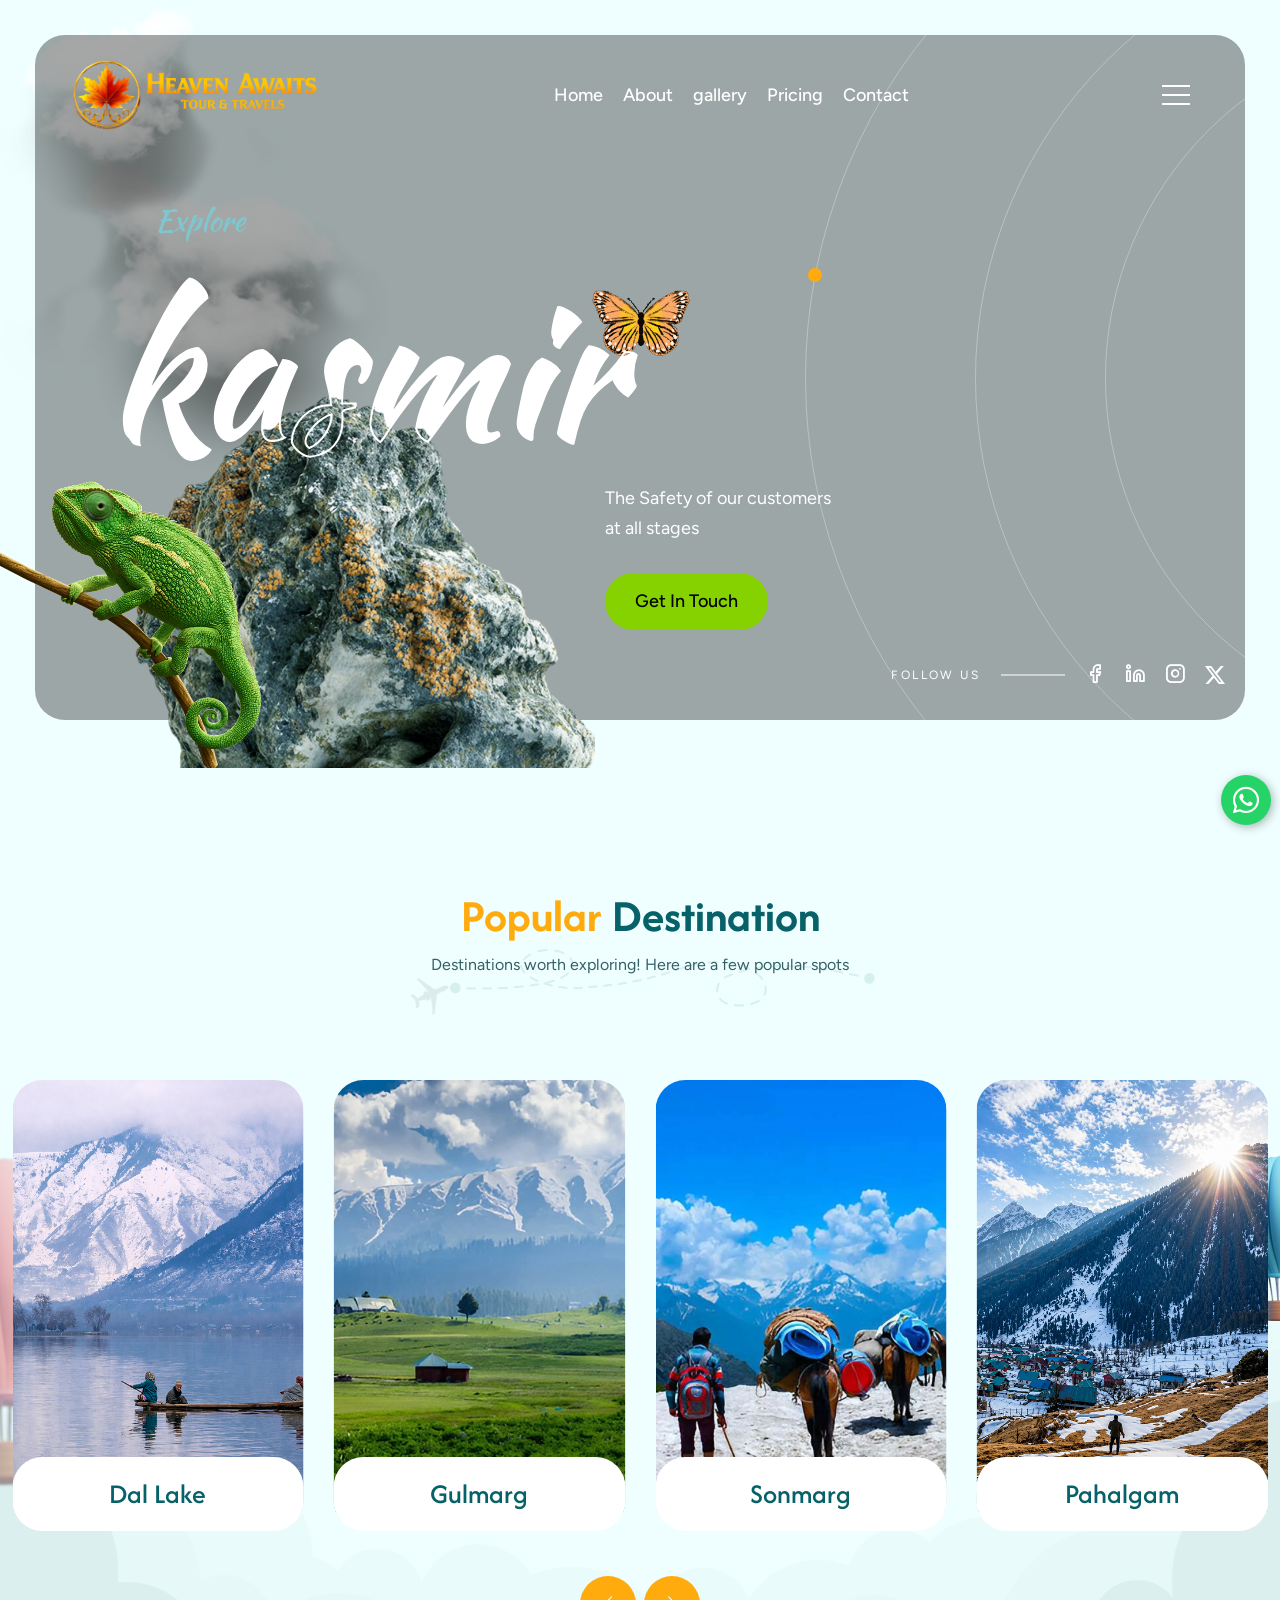
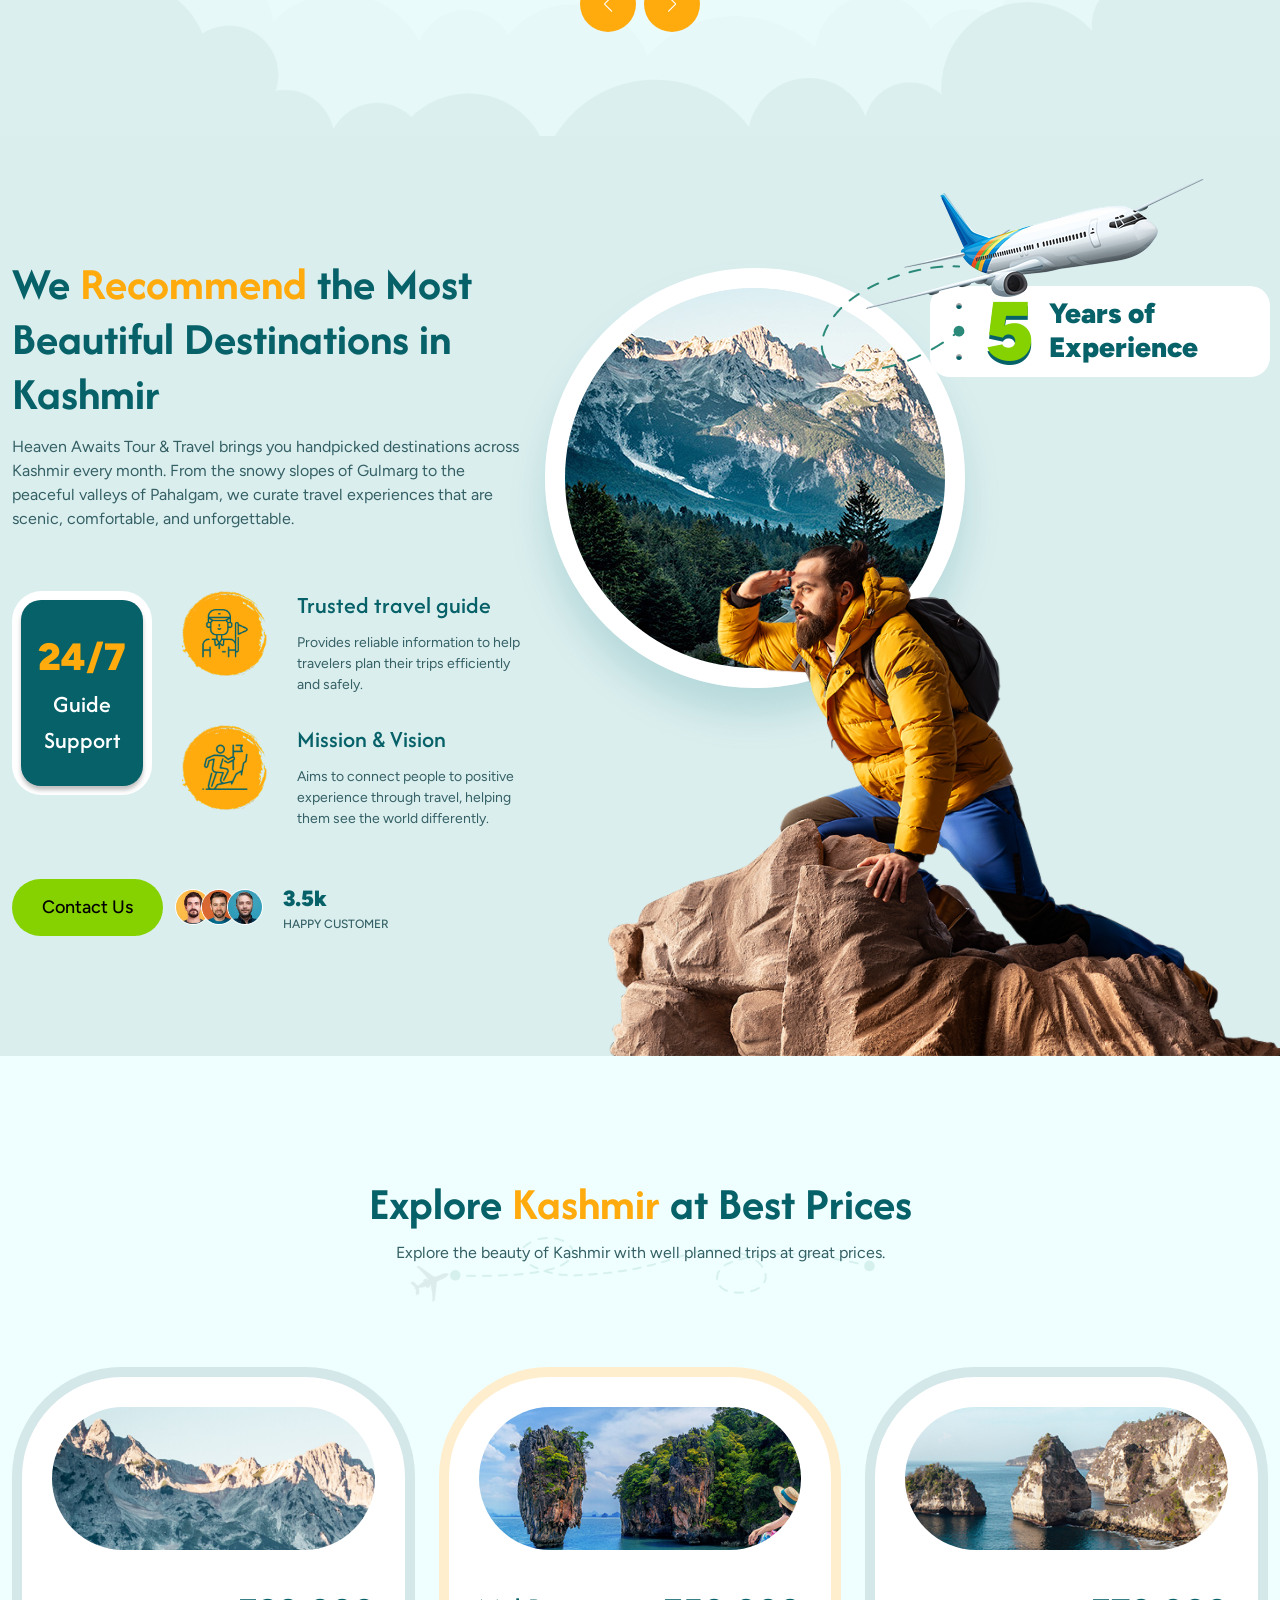
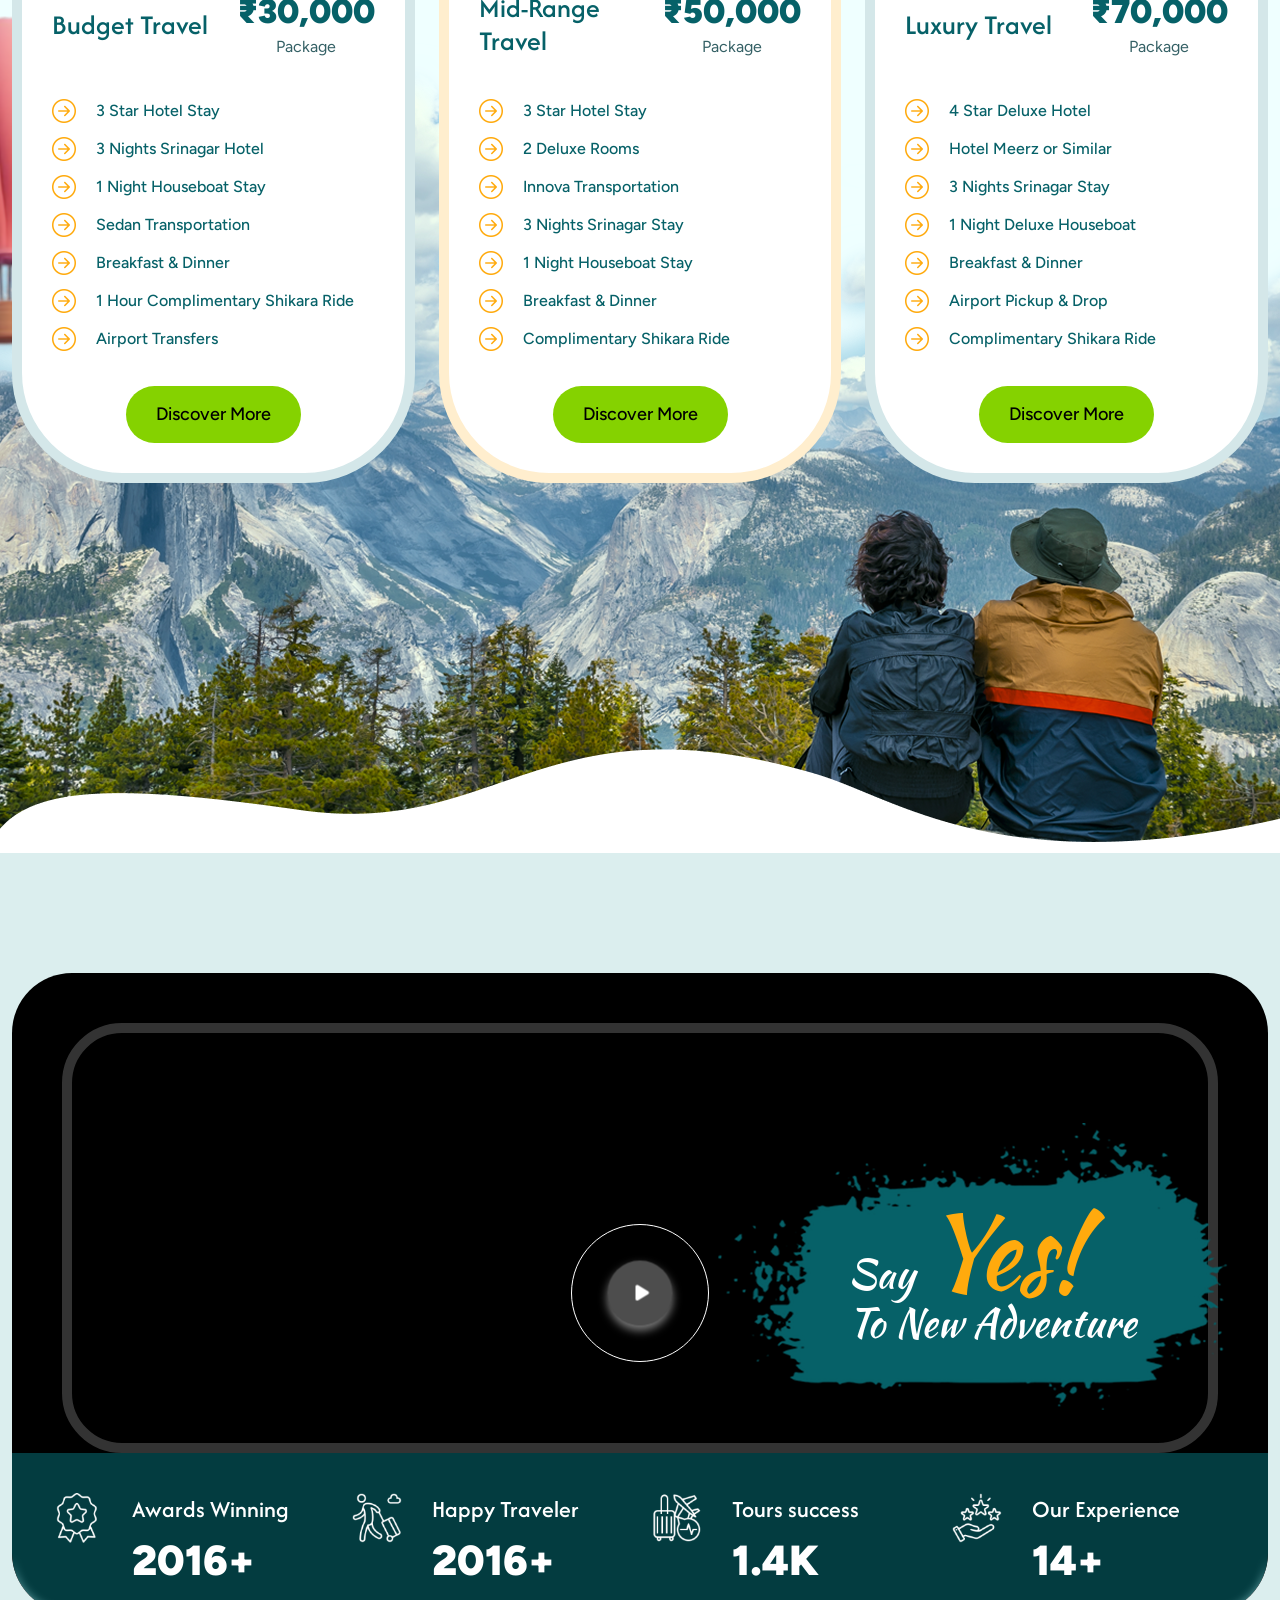
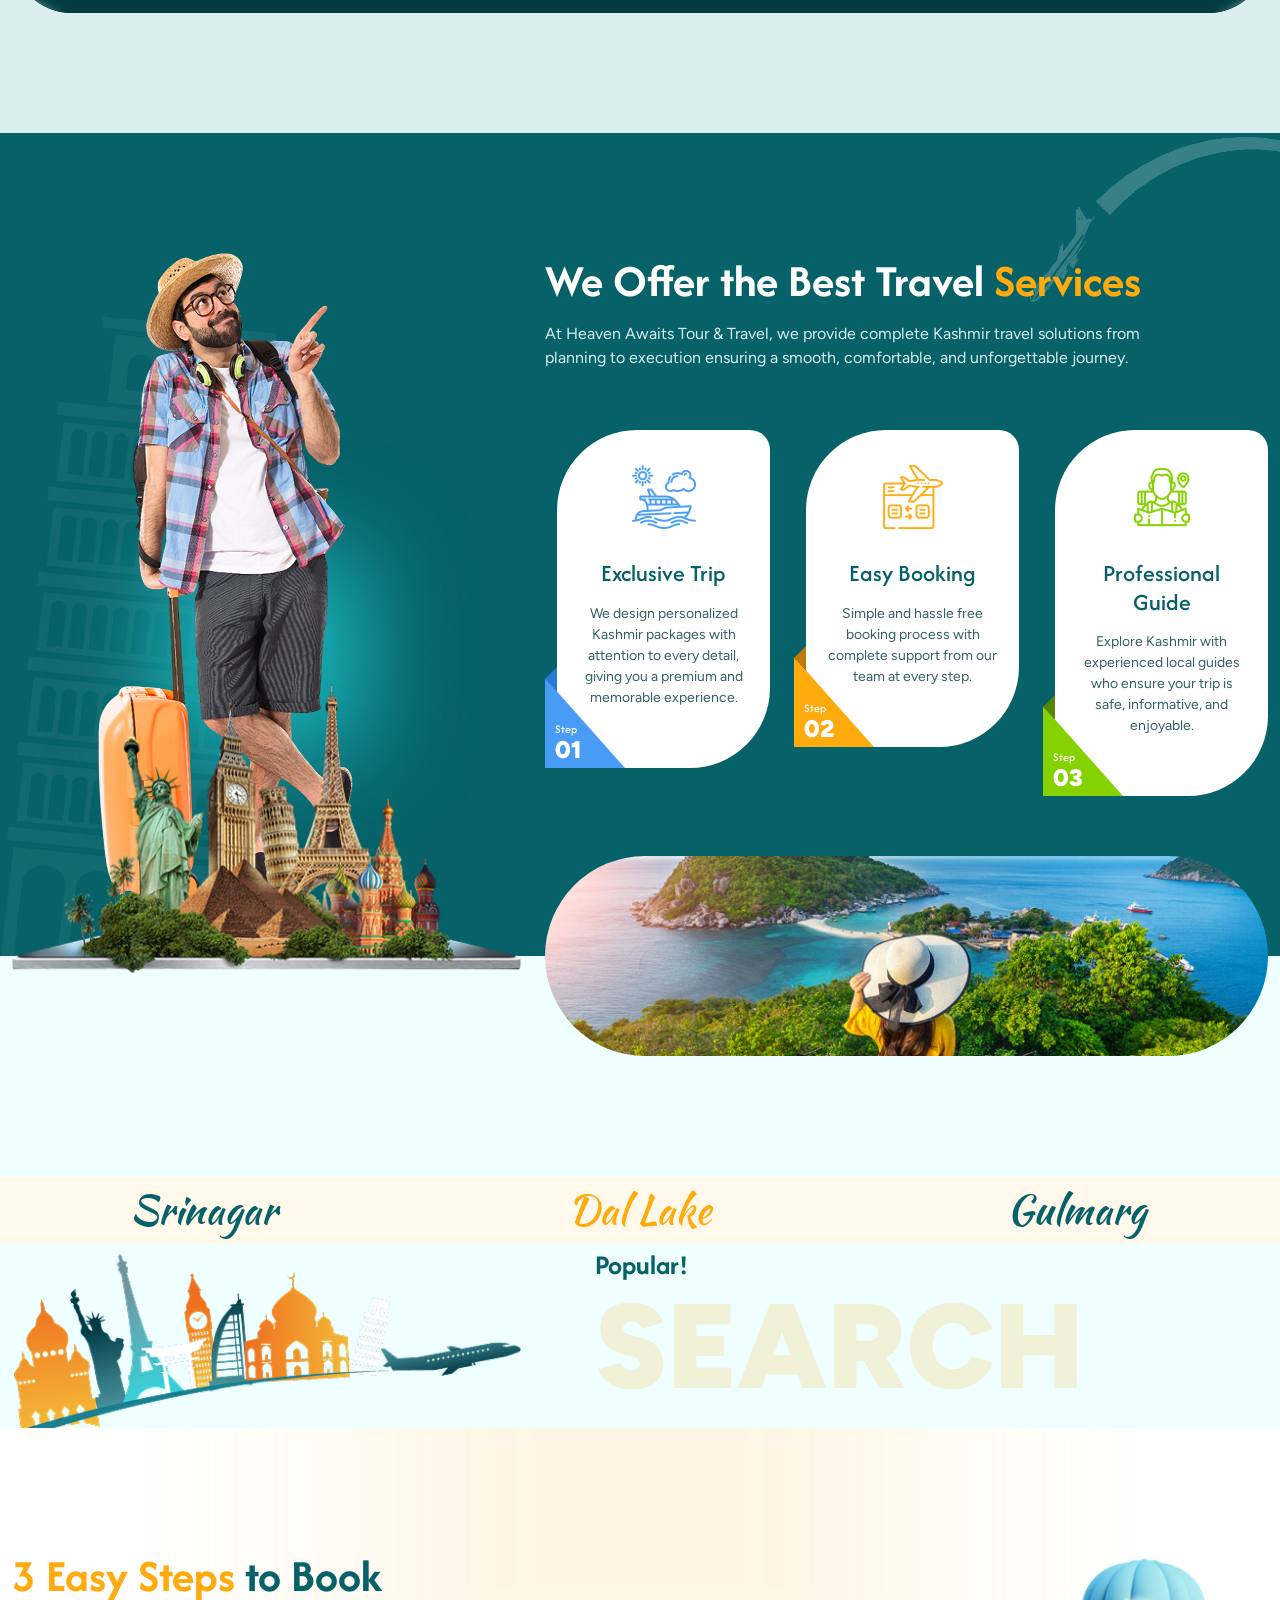
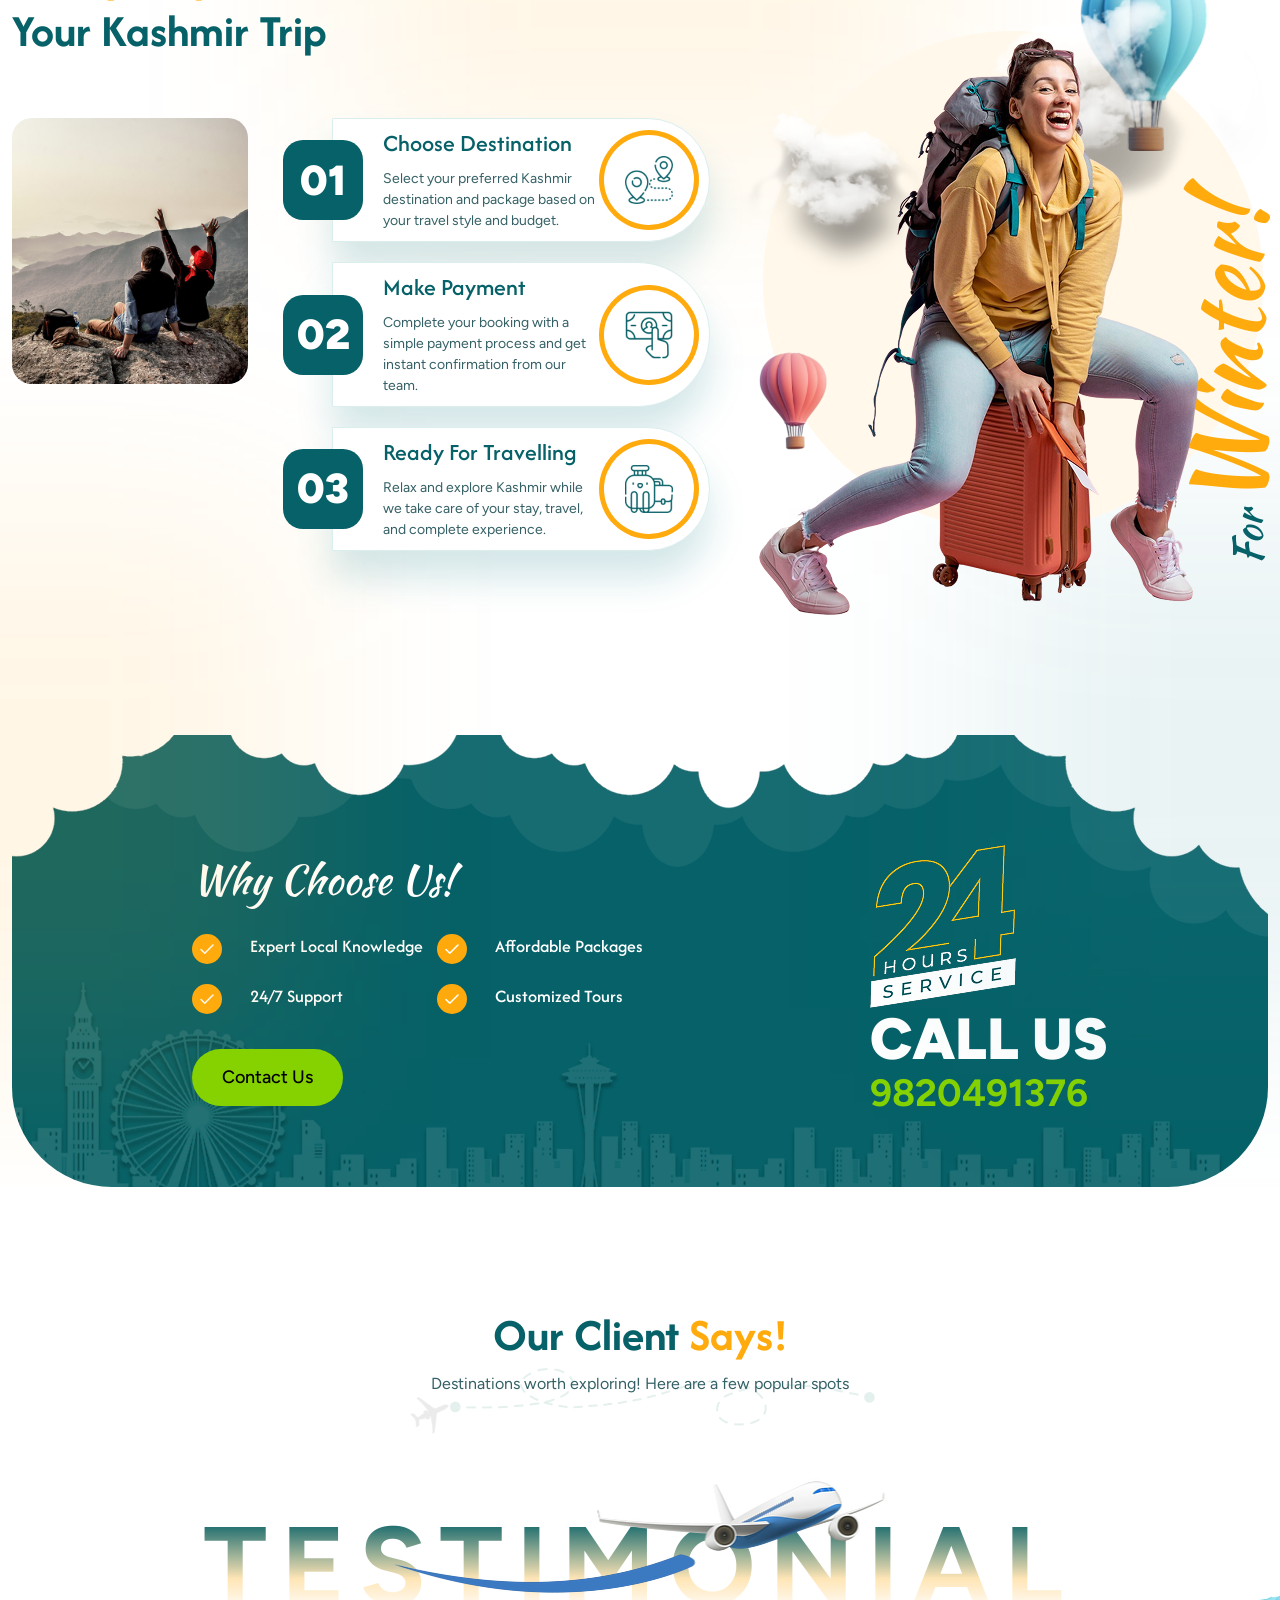
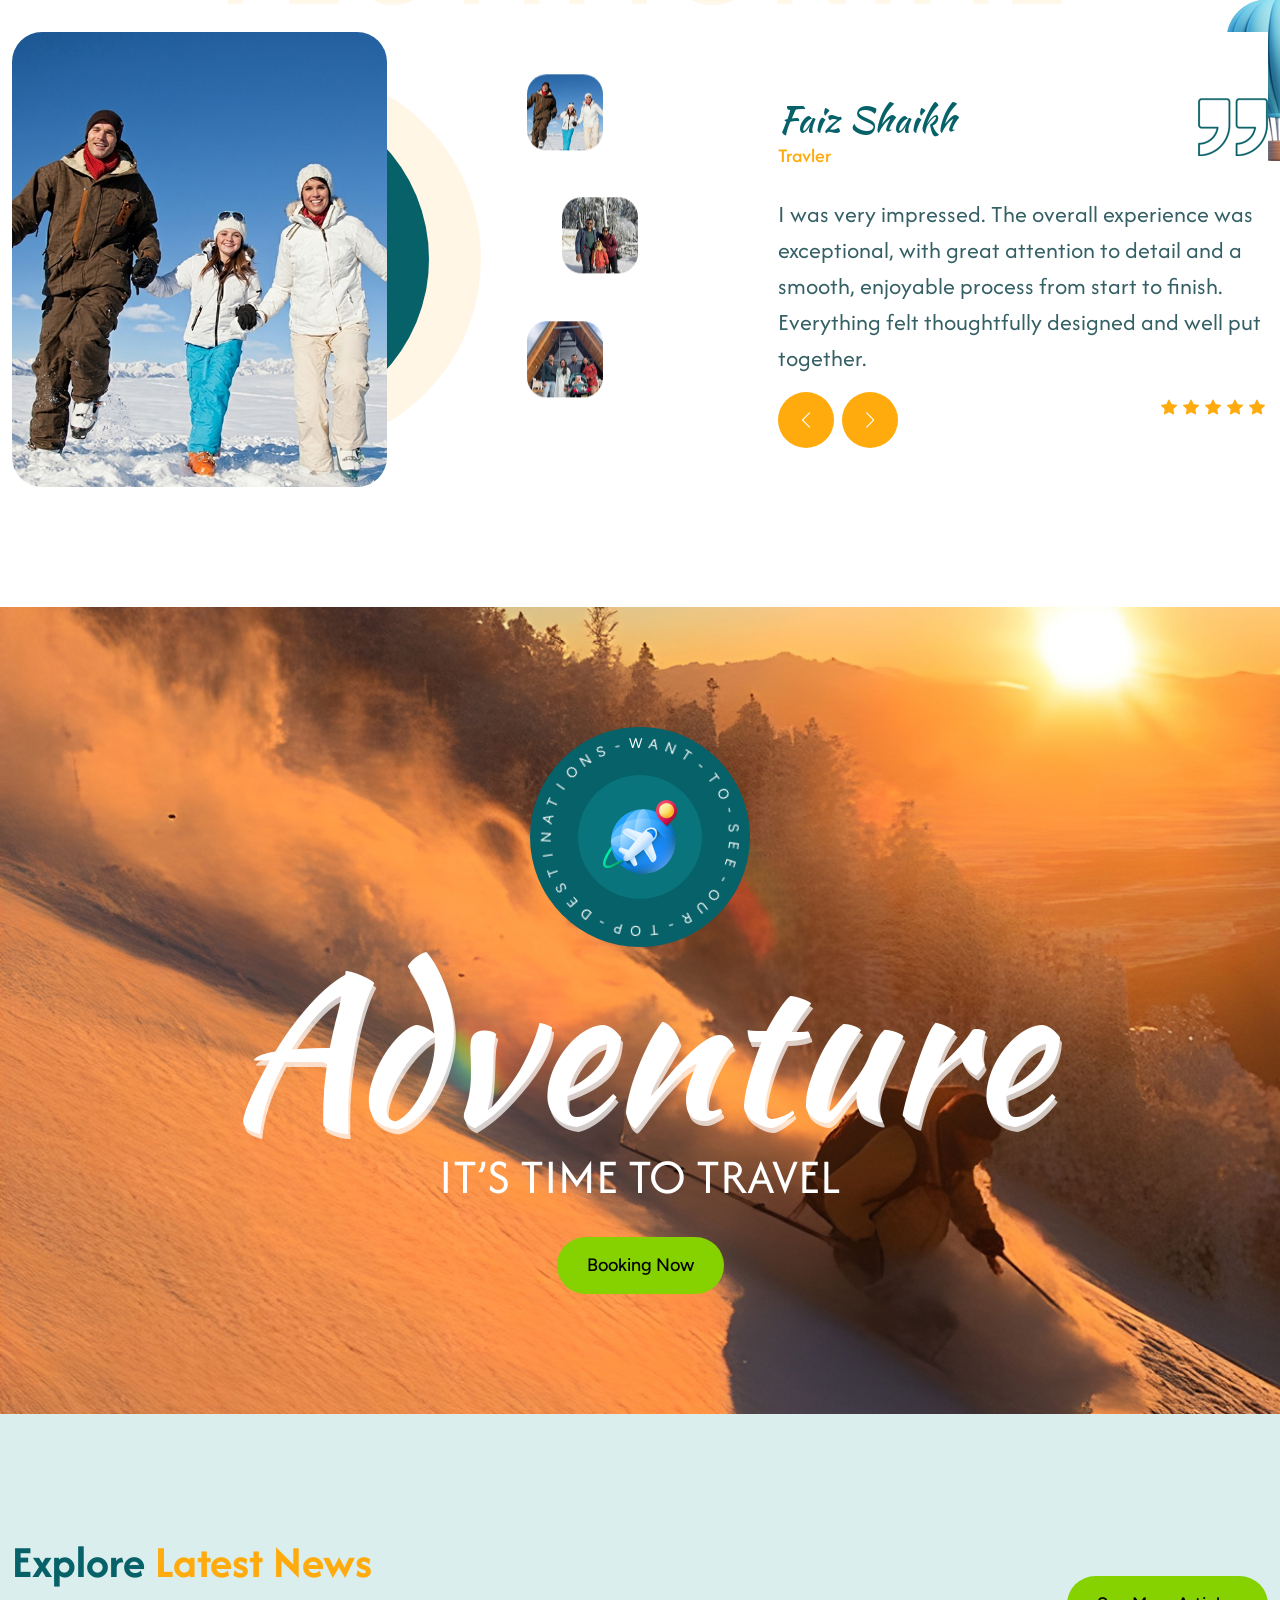
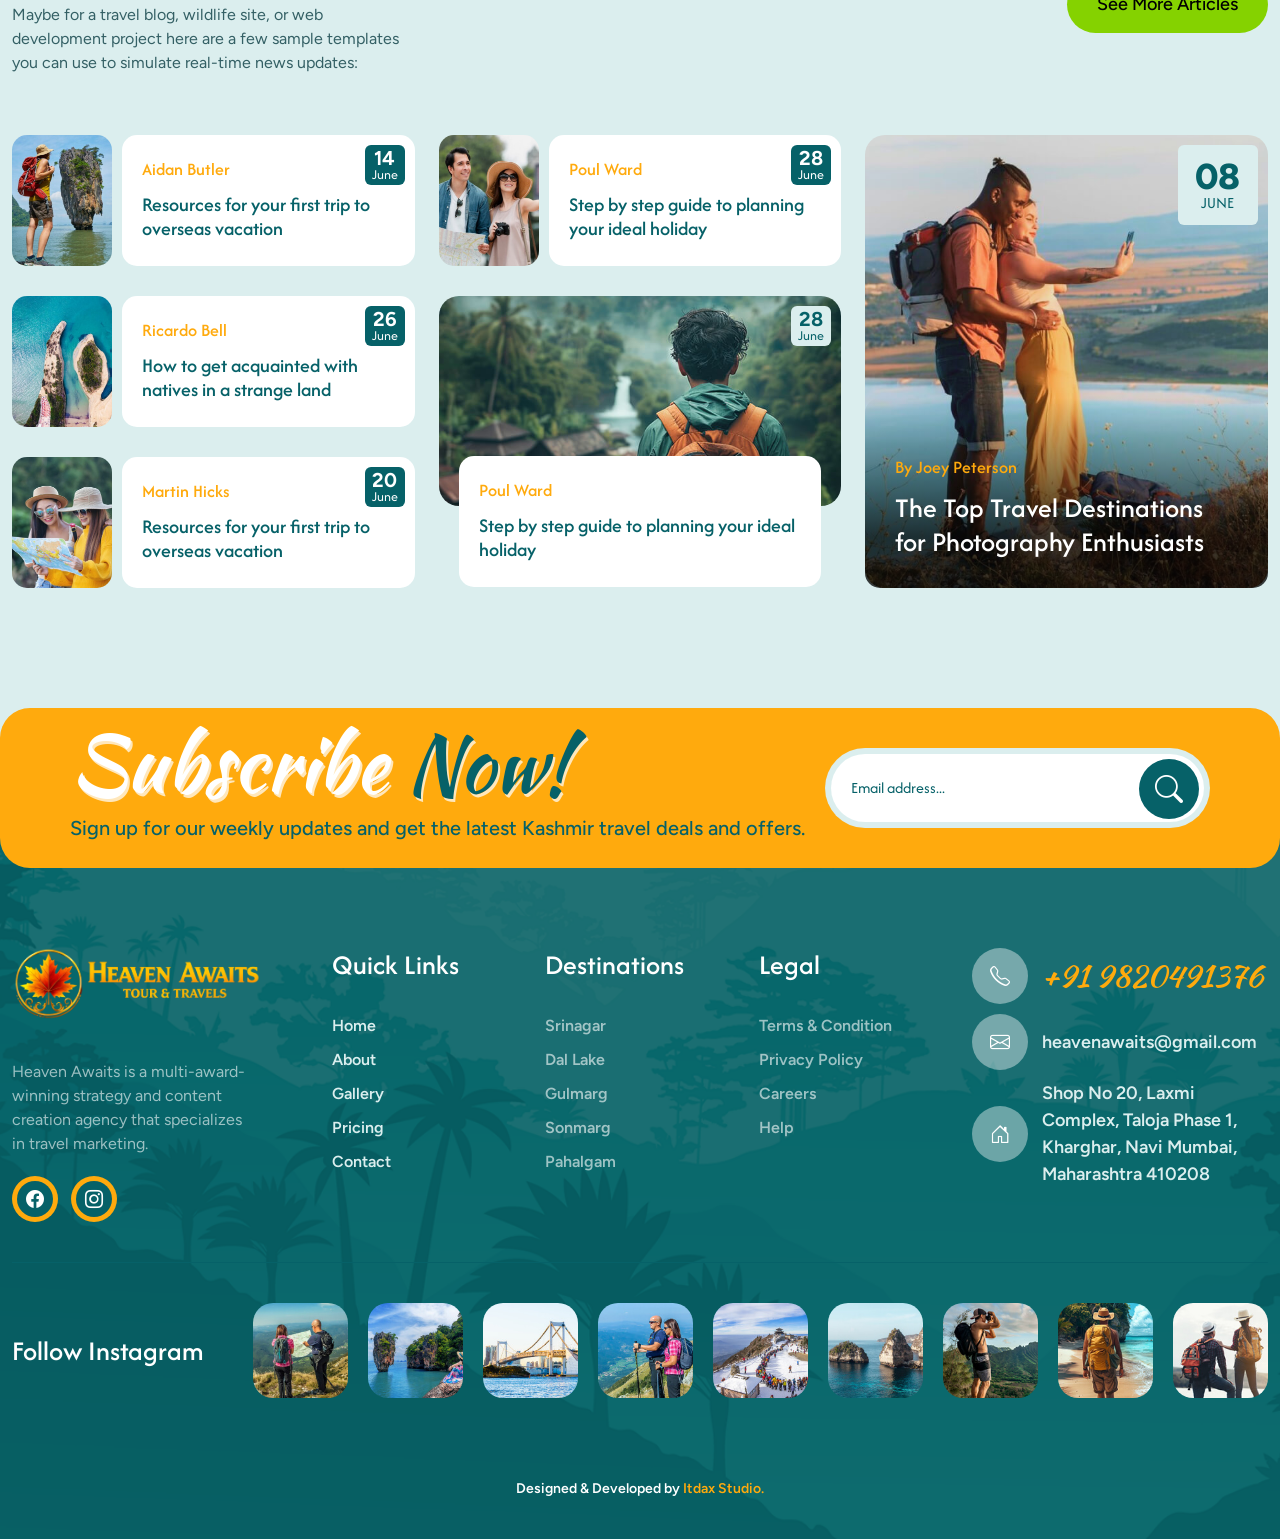
==== commit 0dee7332: "22" ====
--- a/index.html
+++ b/index.html
@@ -1853,7 +1853,7 @@
                             <ul class="widget_address">
                                 <li>
                                     <div class="trv-icon"><i class="bi bi-telephone"></i></div>
-                                    <a href="tel:8355963623"><span class="trv-contact">9820491376</span></a>
+                                    <a href="tel:8355963623"><span class="trv-contact">+91 9820491376</span></a>
                                 </li>
 
                                 <li>
@@ -1862,7 +1862,7 @@
                                 </li>
                                 <li>
                                     <div class="trv-icon"><i class="bi bi-house-door"></i></div>
-                                    <span>3rd floor, Nawab complex, Nawa Bazar,Srinagar, Jammu & Kashmir 190002</span>
+                                    <span>Shop No 20, Laxmi Complex, Taloja Phase 1, Kharghar, Navi Mumbai, Maharashtra 410208</span>
                                 </li>
                             </ul>
                         </div>
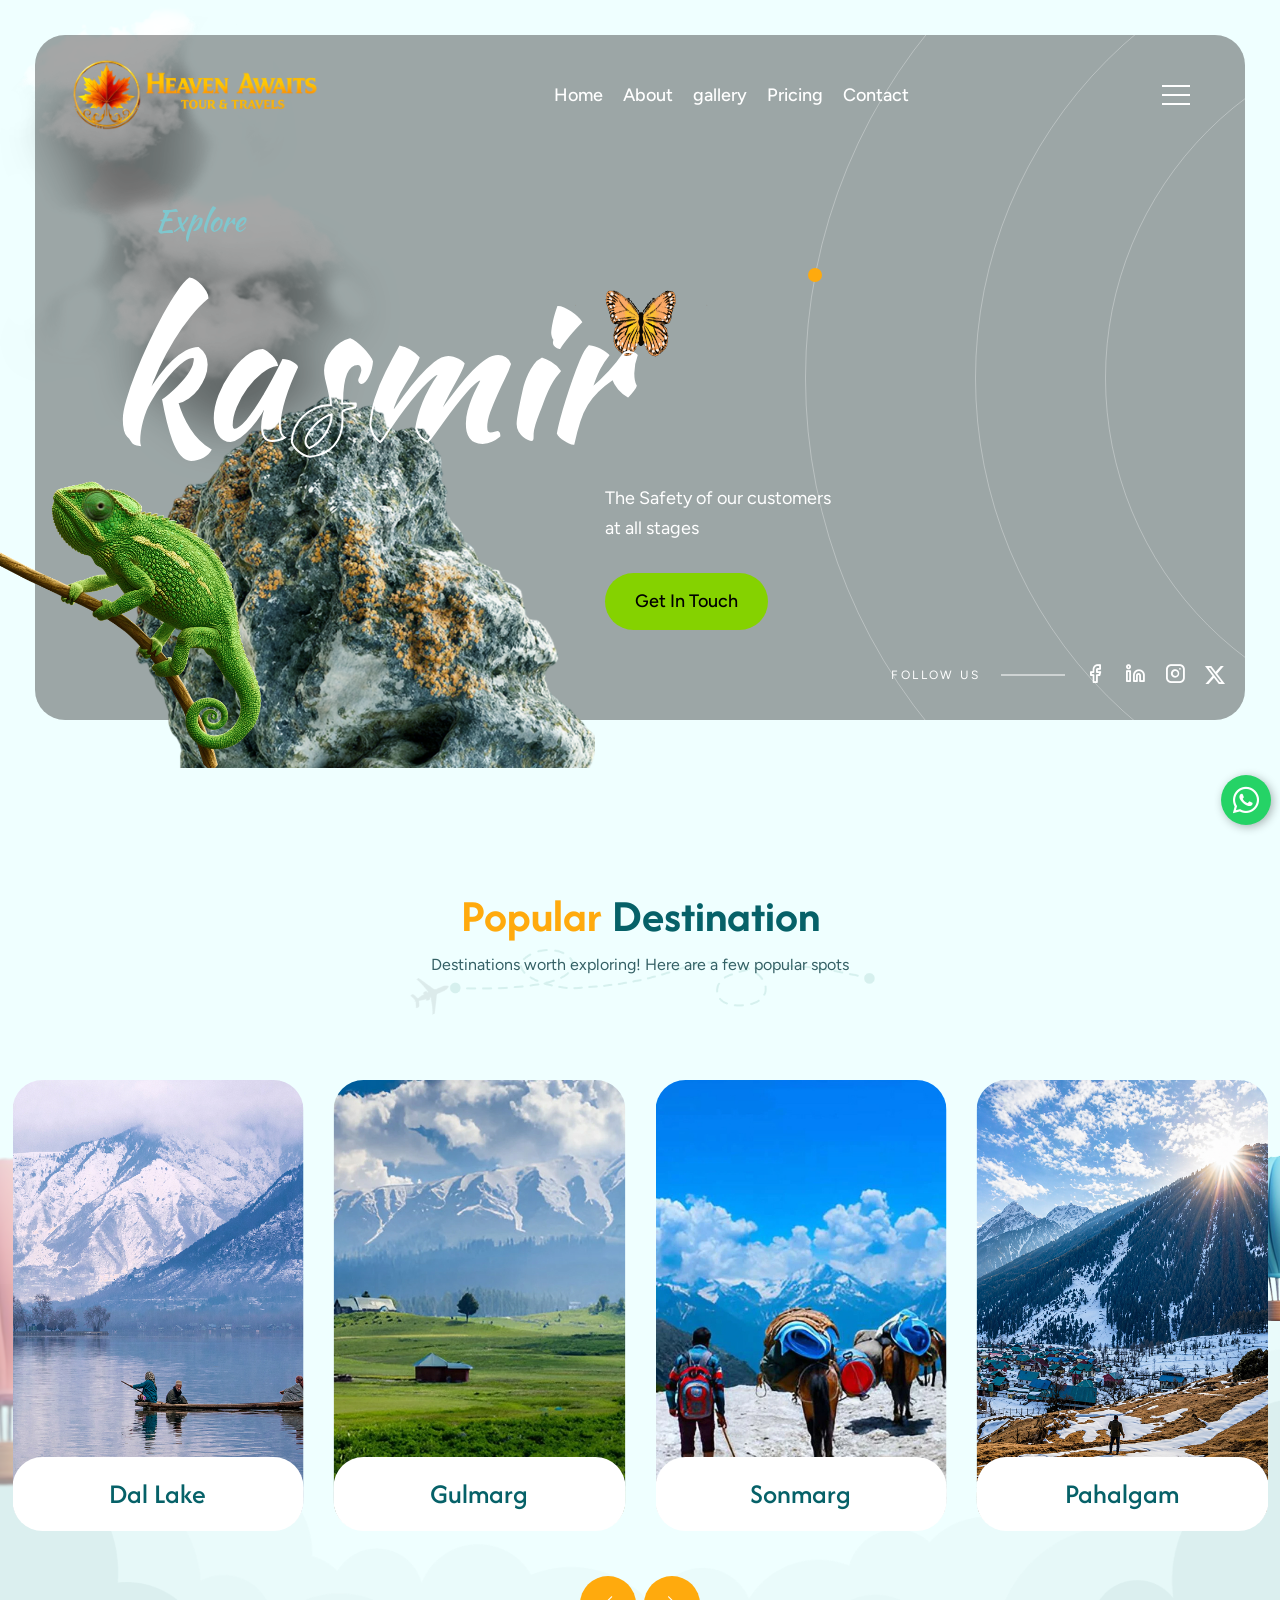
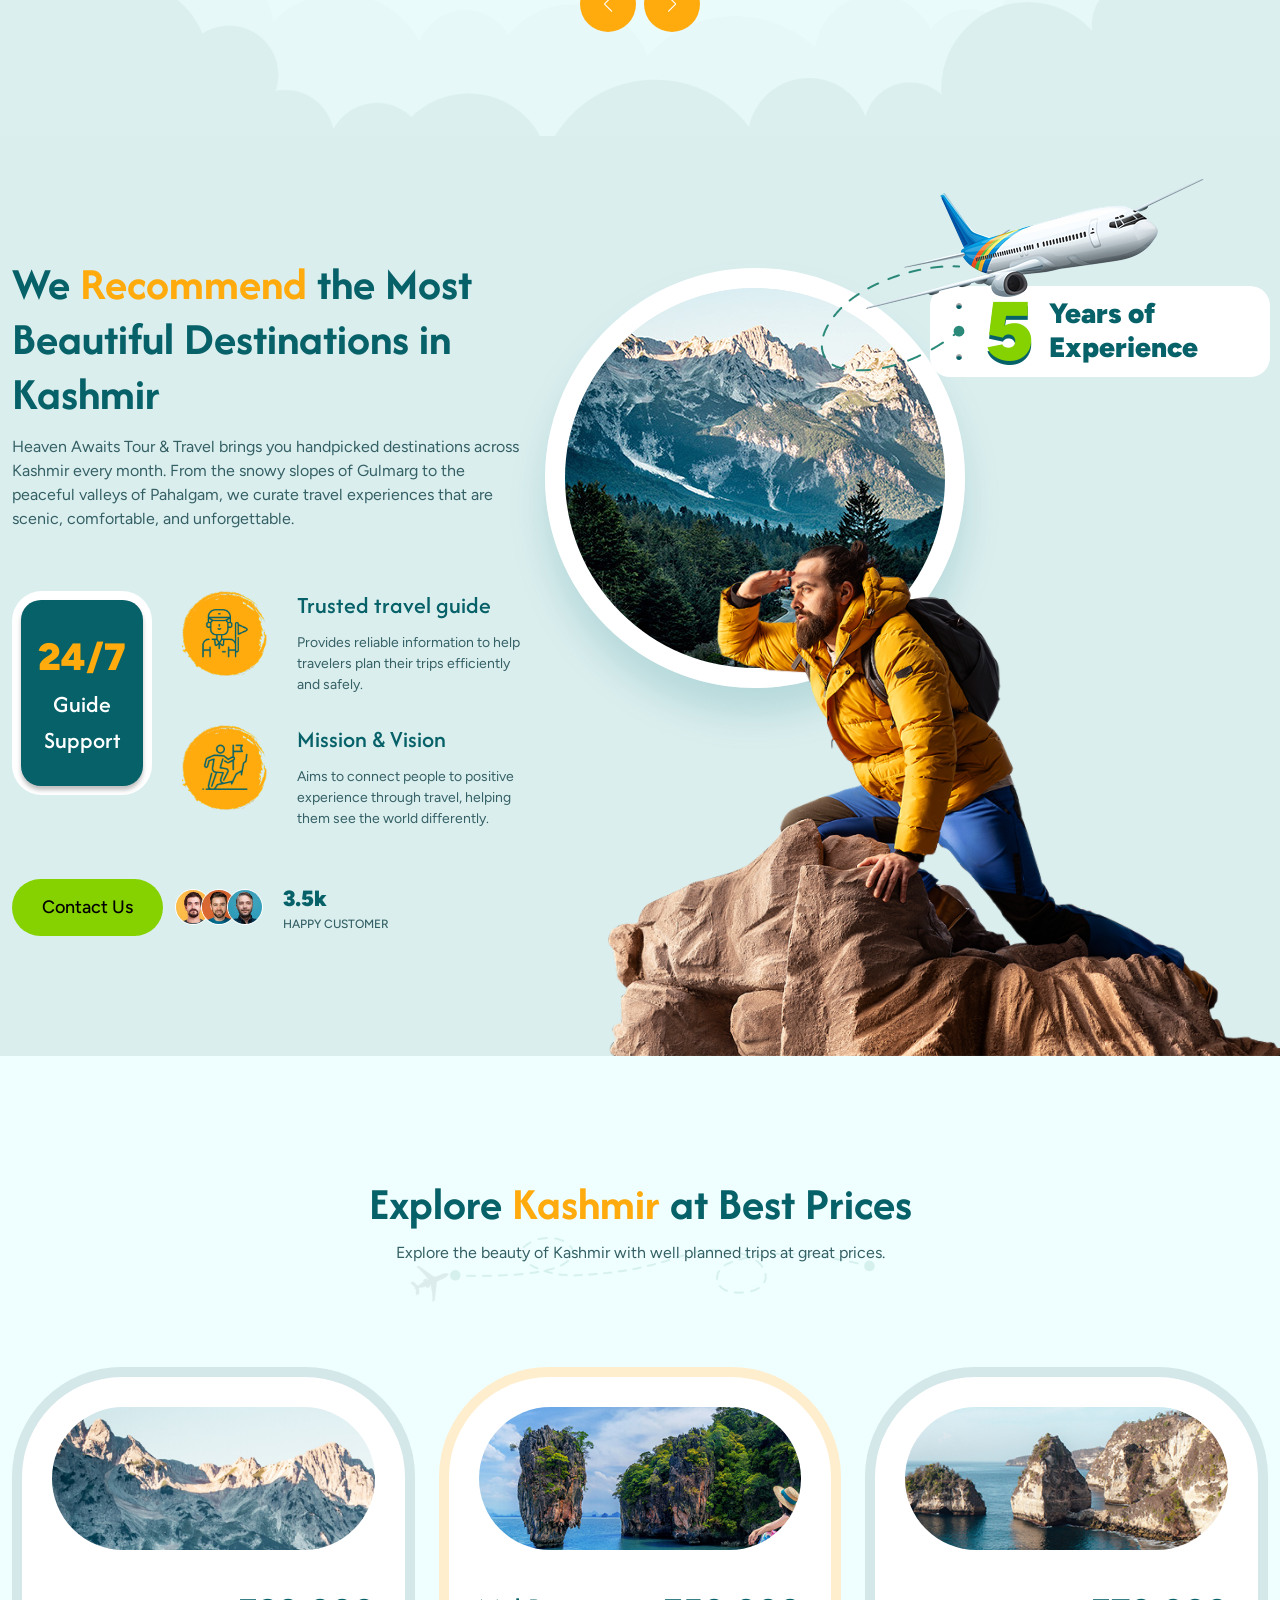
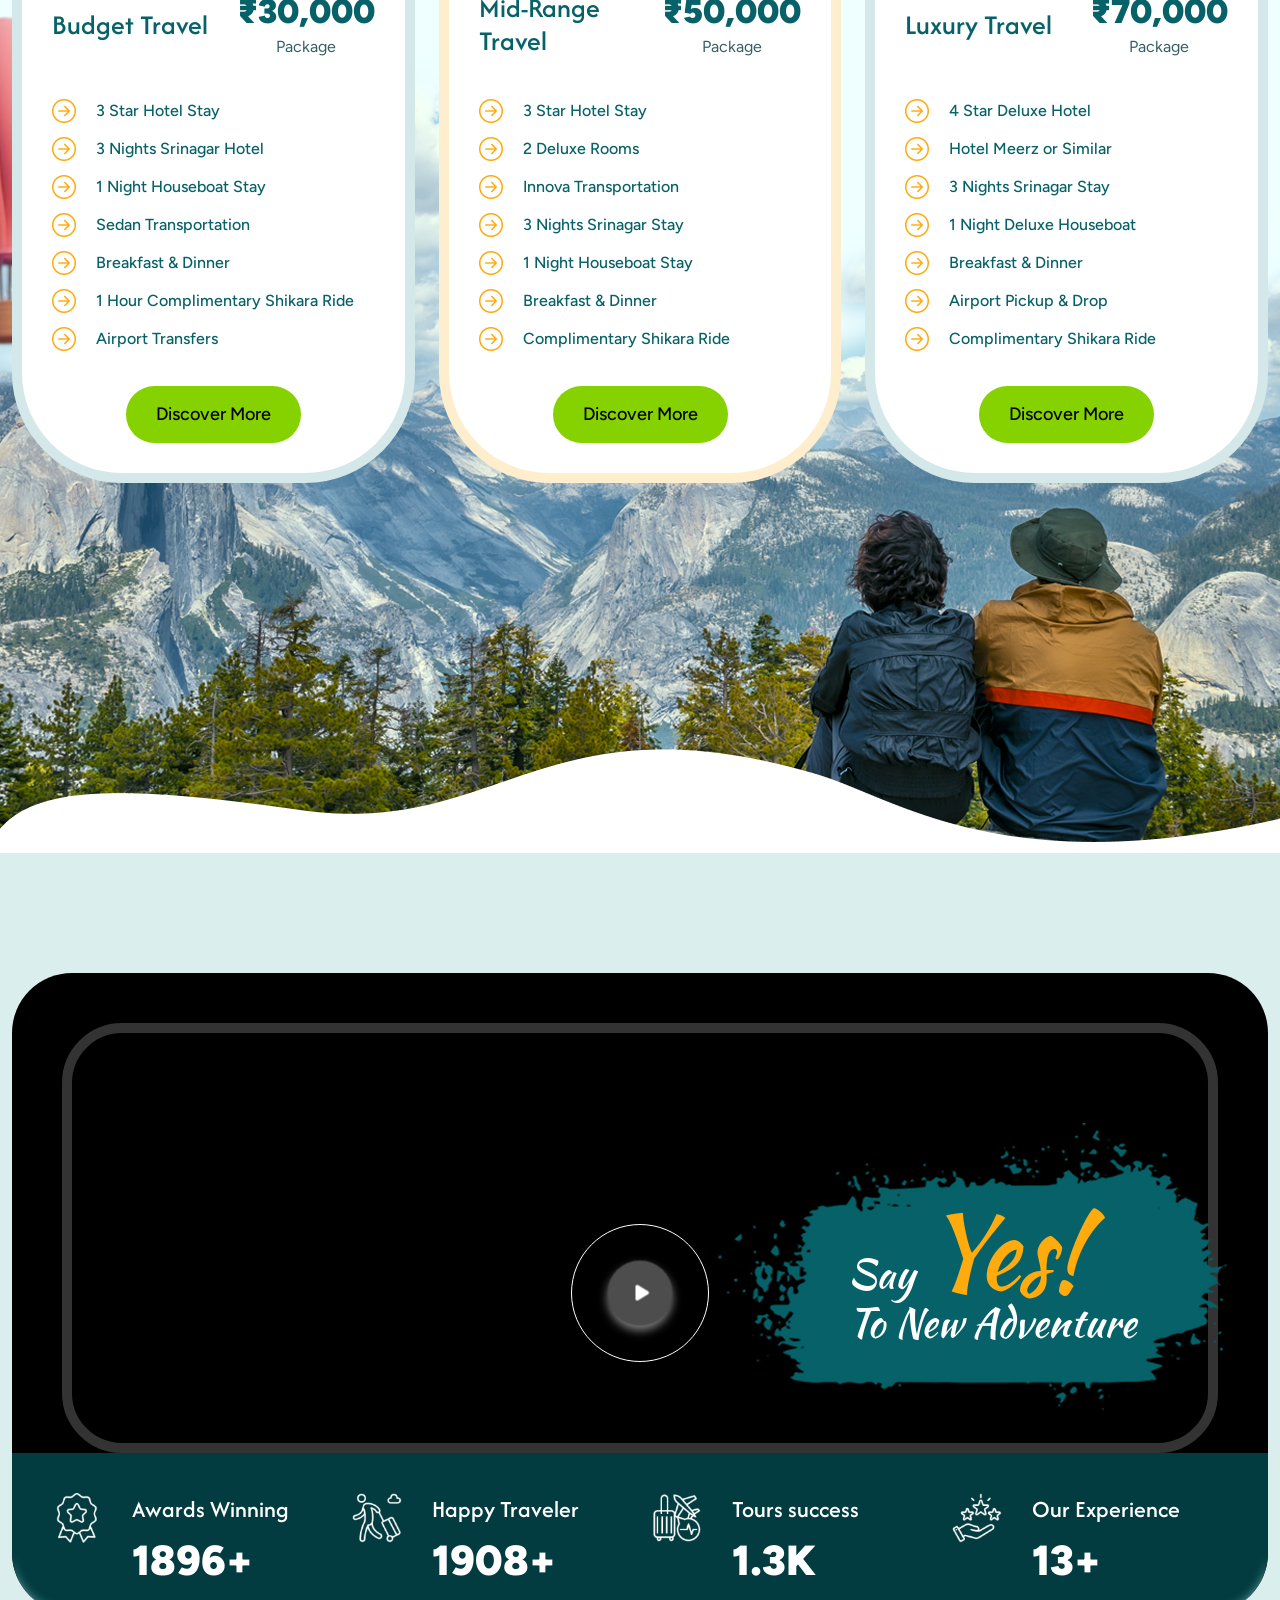
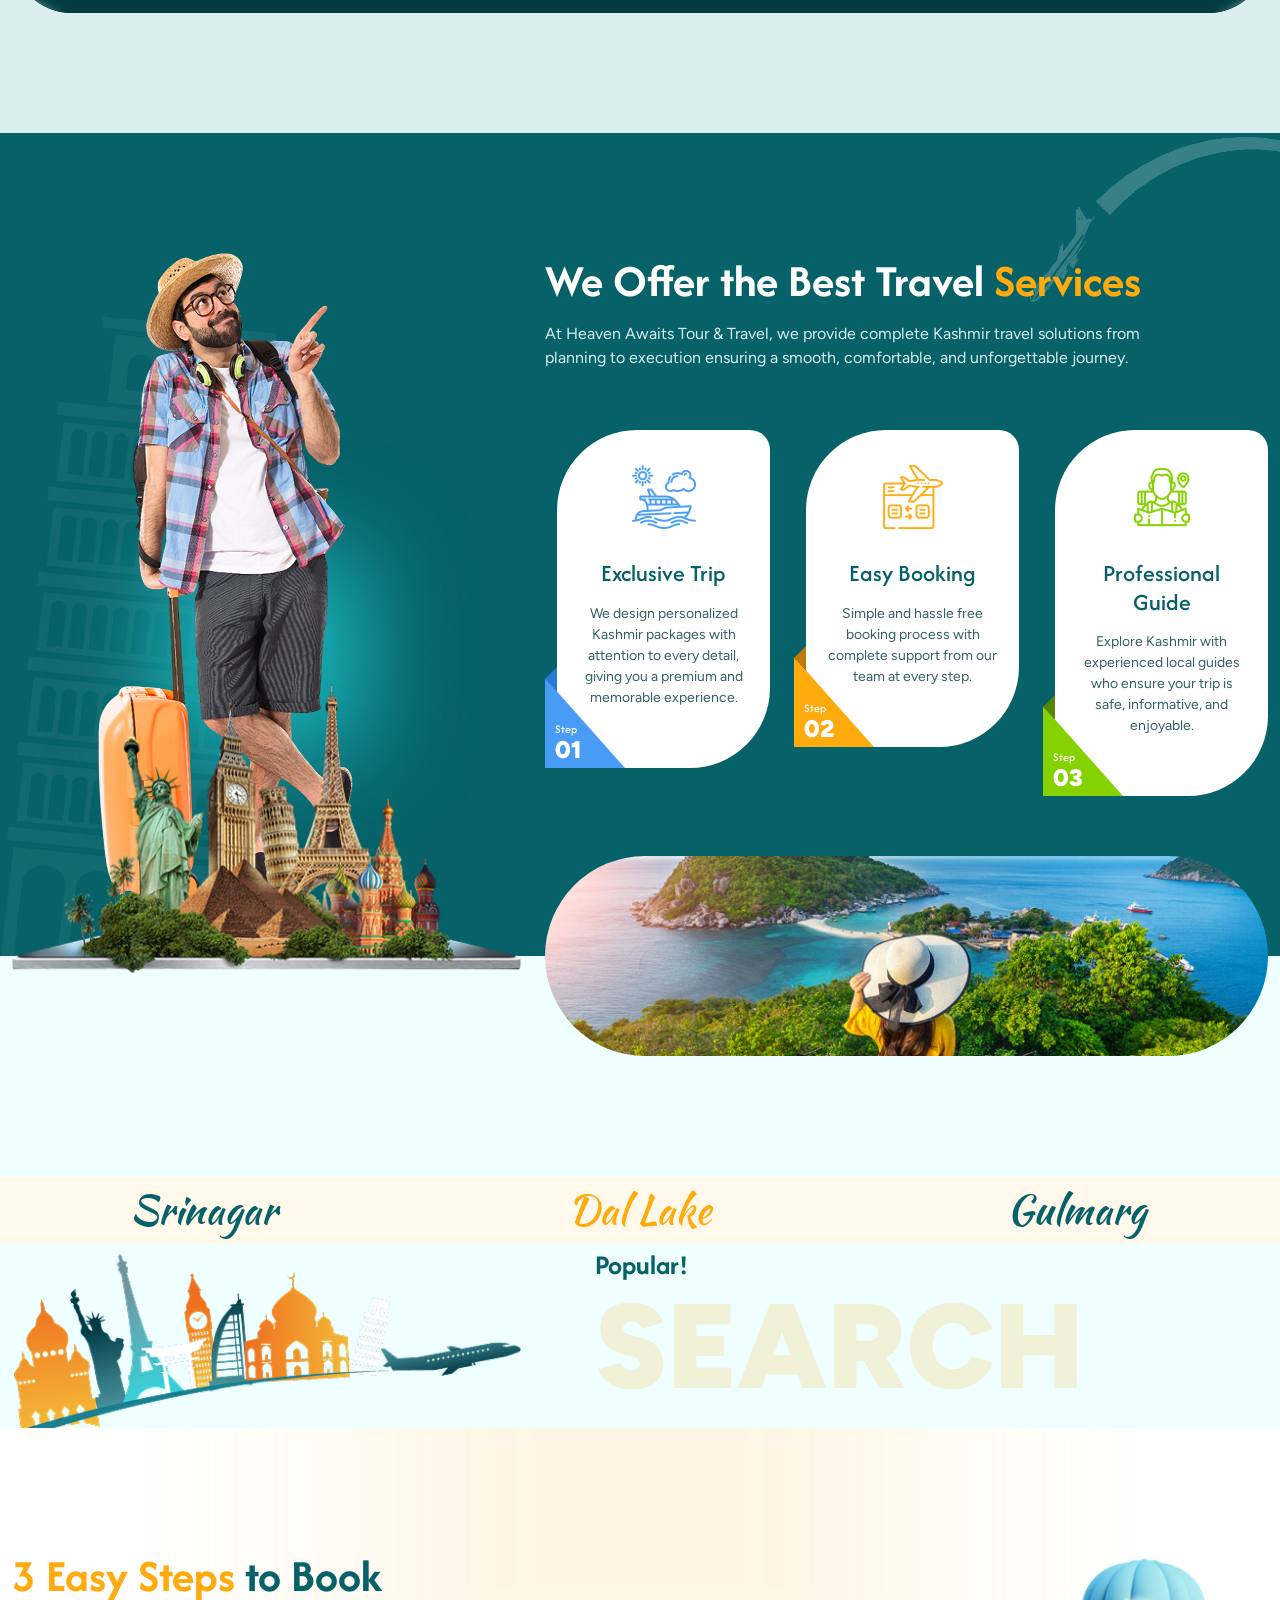
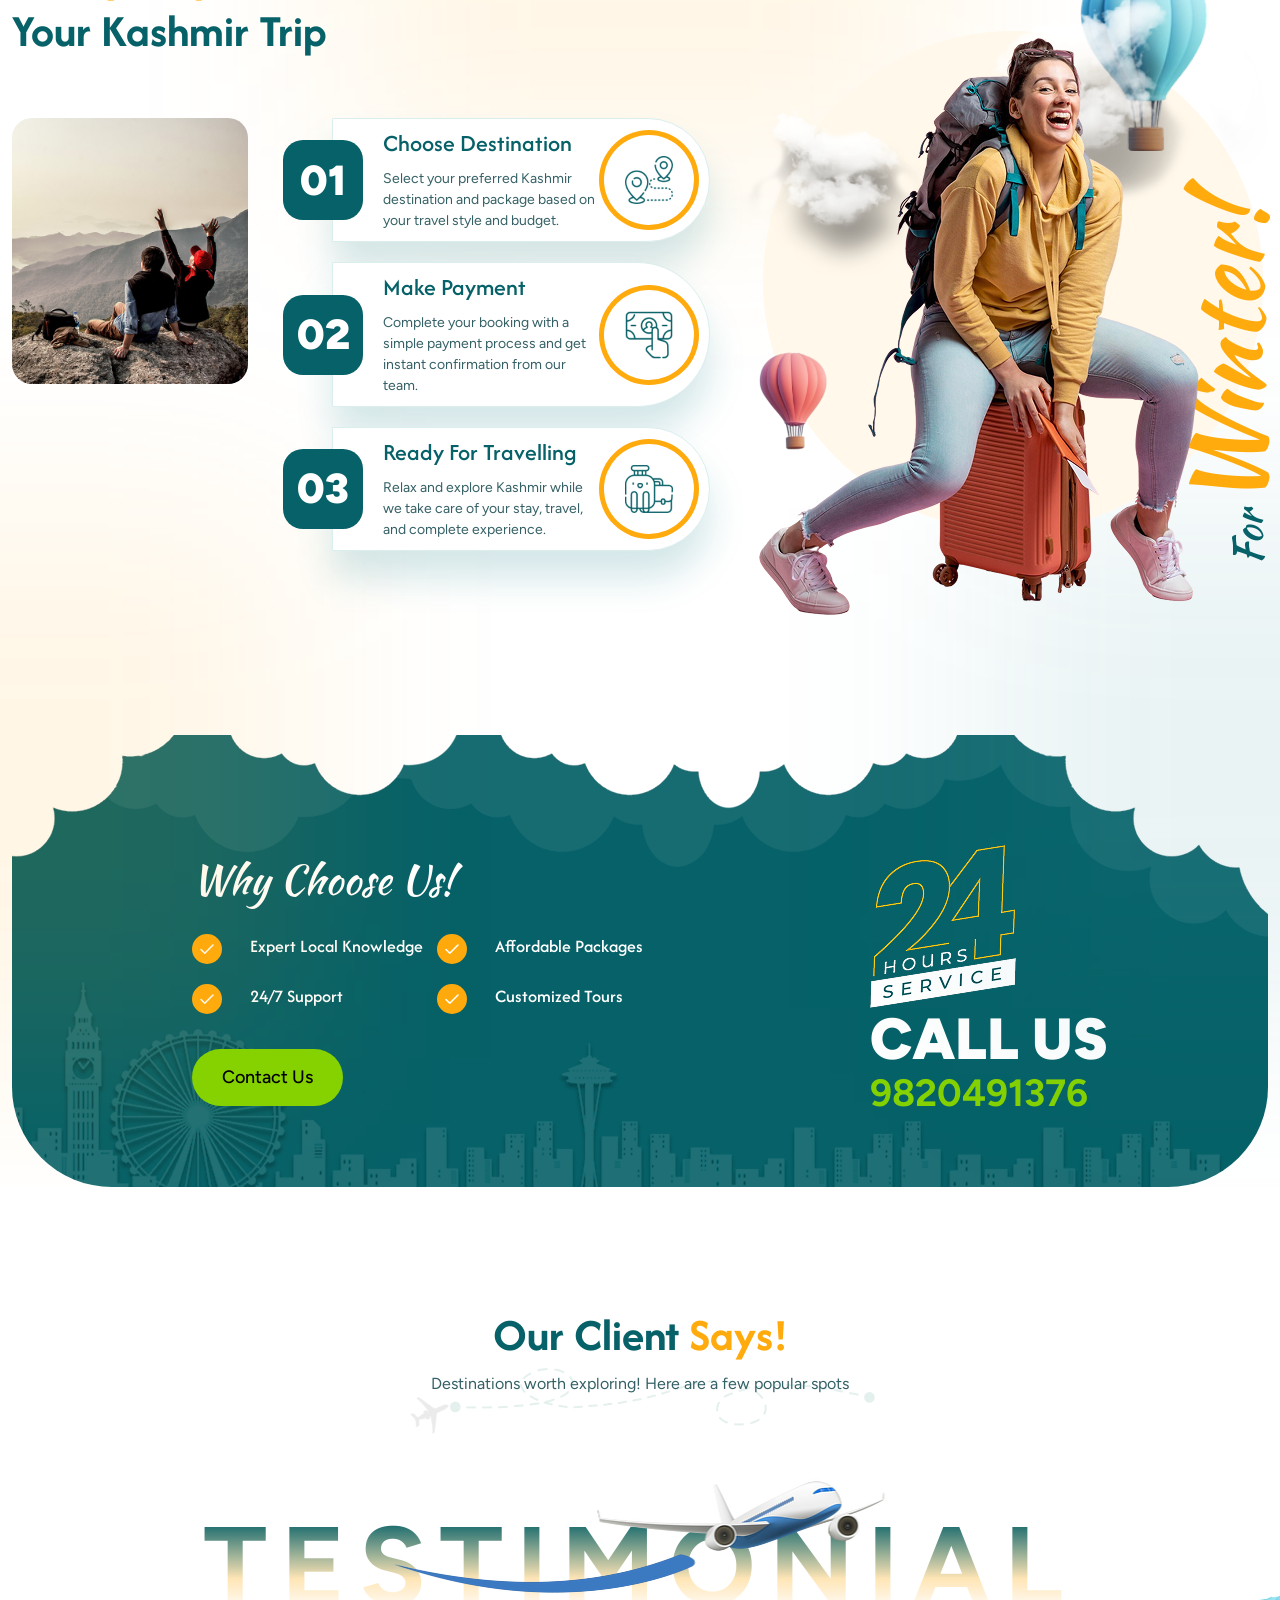
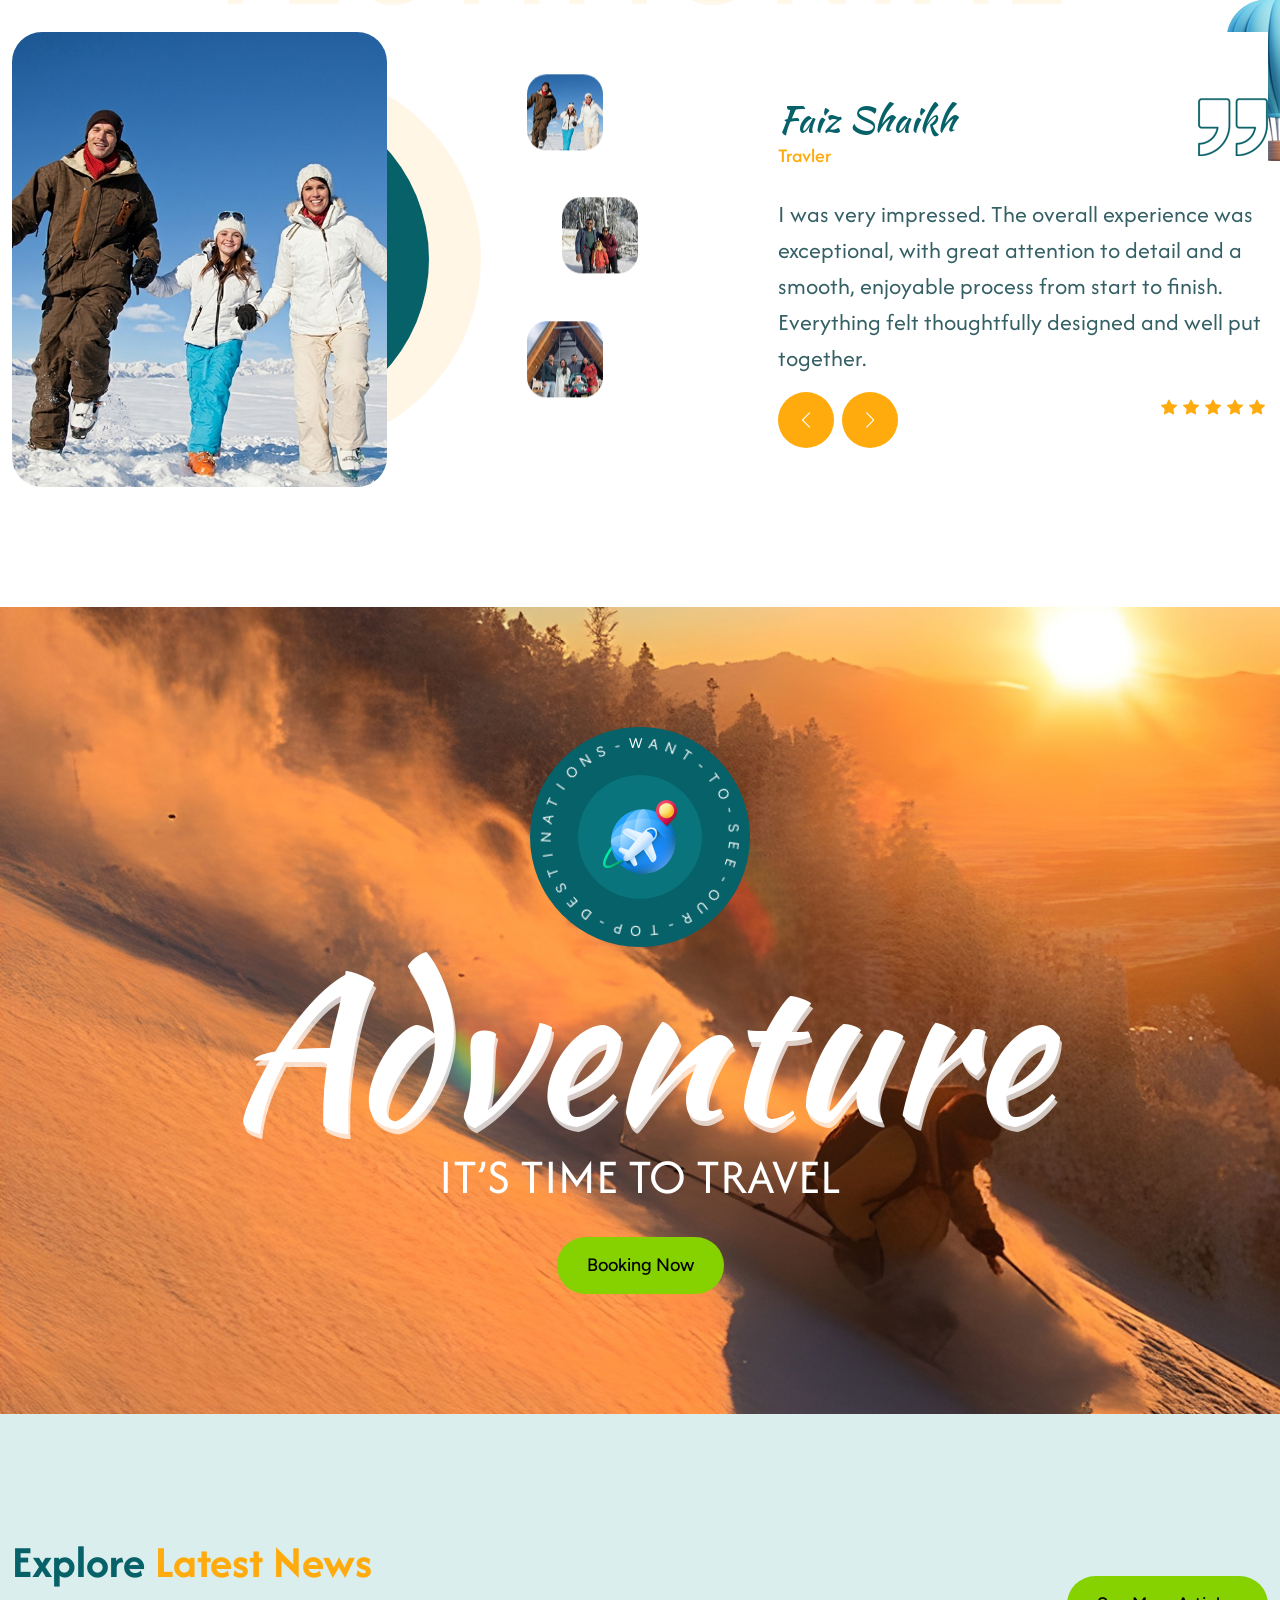
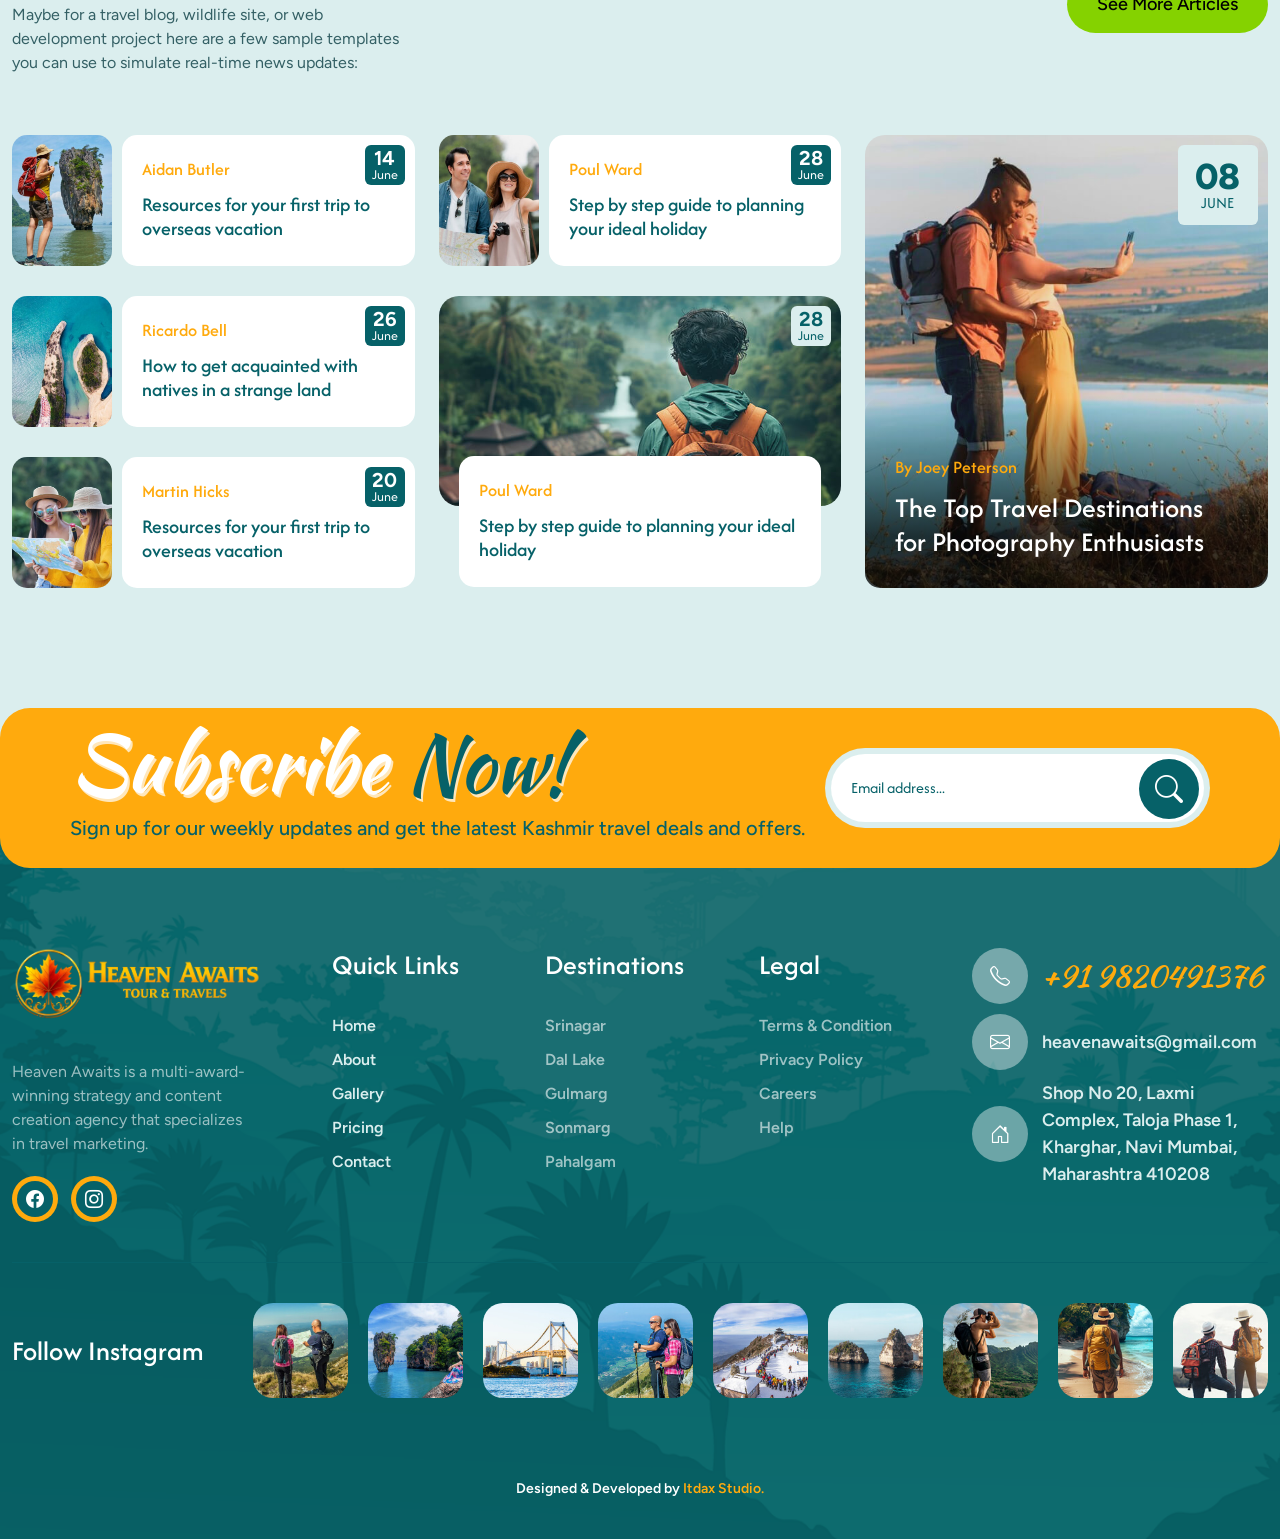
==== commit 680d9c18: "23" ====
--- a/index.html
+++ b/index.html
@@ -4,40 +4,82 @@
 
 <head>
 
-    <!-- META -->
+    <!-- BASIC META -->
     <meta charset="utf-8">
     <meta http-equiv="X-UA-Compatible" content="IE=edge">
-    <meta name="keywords" content="">
-    <meta name="author" content="">
-    <meta name="robots" content="">
-    <meta name="description" content="">
-
-    <!-- FAVICONS ICON -->
-    <link rel="icon" href="images/favicon.ico" type="image/x-icon">
+
+    <!-- PRIMARY SEO -->
+    <title>Kashmir Tour Packages | Heaven Awaits Tour & Travel</title>
+    <meta name="description" content="Book affordable and luxury Kashmir tour packages with Heaven Awaits Tour & Travel. Explore Gulmarg, Pahalgam, Sonmarg & Srinagar with best deals.">
+    <meta name="keywords" content="Kashmir tour packages, Kashmir travel, Gulmarg tour, Pahalgam trip, Sonmarg travel, Srinagar houseboat, Kashmir honeymoon packages, Kashmir tourism India">
+    <meta name="author" content="Heaven Awaits Tour & Travel">
+    <meta name="robots" content="index, follow">
+
+    <!-- MOBILE -->
+    <meta name="viewport" content="width=device-width, initial-scale=1">
+
+    <!-- OPEN GRAPH (FACEBOOK / WHATSAPP) -->
+    <meta property="og:title" content="Kashmir Tour Packages | Heaven Awaits">
+    <meta property="og:description" content="Explore the beauty of Kashmir with affordable & luxury packages. Book your dream trip today!">
+    <meta property="og:image" content="https://heavenawaits.netlify.app/images/destinations/style1/logo-dark.png">
+    <meta property="og:url" content="https://heavenawaits.netlify.app">
+    <meta property="og:type" content="website">
+
+    <!-- TWITTER -->
+    <meta name="twitter:card" content="summary_large_image">
+    <meta name="twitter:title" content="Kashmir Tour Packages | Heaven Awaits">
+    <meta name="twitter:description" content="Best Kashmir travel deals with premium experience.">
+    <meta name="twitter:image" content="https://heavenawaits.netlify.app/images/destinations/style1/logo-dark.png">
+    <link rel="apple-touch-icon" href="images/favicon.png">
+
+    <!-- CANONICAL -->
+    <link rel="canonical" href="https://heavenawaits.netlify.app">
+
+    <!-- FAVICON -->
+    <link rel="icon" href="images/favicon.png" type="image/x-icon">
     <link rel="shortcut icon" type="image/x-icon" href="images/favicon.png">
 
-    <!-- PAGE TITLE HERE -->
-    <title>Heaven Awaits Tour & Travels </title>
-
-    <!-- MOBILE SPECIFIC -->
-    <meta name="viewport" content="width=device-width, initial-scale=1">
-
-    <link rel="stylesheet" href="css/bootstrap.min.css"><!-- BOOTSTRAP STYLE SHEET -->
-    <link rel="stylesheet" href="css/bootstrap-select.min.css"><!-- BOOTSTRAP SELECT BOX CSS -->
-    <link rel="stylesheet" href="css/font-awesome.min.css"><!-- FONTAWESOME STYLE SHEET -->
-    <link rel="stylesheet" href="css/feather.css"><!-- FEATHER ICON SHEET -->
-    <link rel="stylesheet" href="css/owl.carousel.min.css"><!-- OWL CAROUSEL STYLE SHEET -->
-    <link rel="stylesheet" href="css/magnific-popup.min.css"><!-- MAGNIFIC POPUP STYLE SHEET -->
-    <link rel="stylesheet" href="css/swiper-bundle.min.css"><!-- Link Swiper's CSS -->
-    <link rel="stylesheet" href="css/style.css"><!-- MAIN STYLE SHEET -->
-    <link rel="stylesheet" href="css/bootstrap-datetimepicker.css"><!-- DATEPICKER STYLE SHEET -->
-    <link rel="stylesheet" href="css/bootstrap-icons.css"><!-- BOOTSTRAP ICON STYLE SHEET -->
-    <link rel="stylesheet" href="css/lc_lightbox.css"><!-- Lc light box popup -->
-    <link rel="stylesheet" href="css/bootstrap-slider.min.css"><!-- Price Range Slider -->
-
+    <!-- FONTS (OPTIONAL GOOGLE FONT) -->
+    <link href="https://fonts.googleapis.com/css2?family=Poppins:wght@300;400;500;600;700&display=swap" rel="stylesheet">
+    <meta name="theme-color" content="#0f172a">
+
+    <!-- CSS FILES -->
+    <link rel="stylesheet" href="css/bootstrap.min.css">
+    <link rel="stylesheet" href="css/bootstrap-select.min.css">
+    <link rel="stylesheet" href="css/font-awesome.min.css">
+    <link rel="stylesheet" href="css/feather.css">
+    <link rel="stylesheet" href="css/owl.carousel.min.css">
+    <link rel="stylesheet" href="css/magnific-popup.min.css">
+    <link rel="stylesheet" href="css/swiper-bundle.min.css">
+    <link rel="stylesheet" href="css/style.css">
+    <link rel="stylesheet" href="css/bootstrap-datetimepicker.css">
+    <link rel="stylesheet" href="css/bootstrap-icons.css">
+    <link rel="stylesheet" href="css/lc_lightbox.css">
+    <link rel="stylesheet" href="css/bootstrap-slider.min.css">
+
+    <!-- SCHEMA (GOOGLE RICH RESULT) -->
+    <script type="application/ld+json">
+    {
+      "@context": "https://schema.org",
+      "@type": "TravelAgency",
+      "name": "Heaven Awaits Tour & Travel",
+      "url": "https://heavenawaits.netlify.app",
+      "logo": "https://heavenawaits.netlify.app/images/logo.png",
+      "description": "Affordable and luxury Kashmir tour packages with complete travel services.",
+      "address": {
+        "@type": "PostalAddress",
+        "addressLocality": "Mumbai",
+        "addressCountry": "India"
+      },
+      "contactPoint": {
+        "@type": "ContactPoint",
+        "telephone": "+91-9820491376",
+        "contactType": "customer service"
+      }
+    }
+    </script>
 
 </head>
-
 <body>
     <!-- LOADING AREA START ===== -->
     <div class="loading-area">
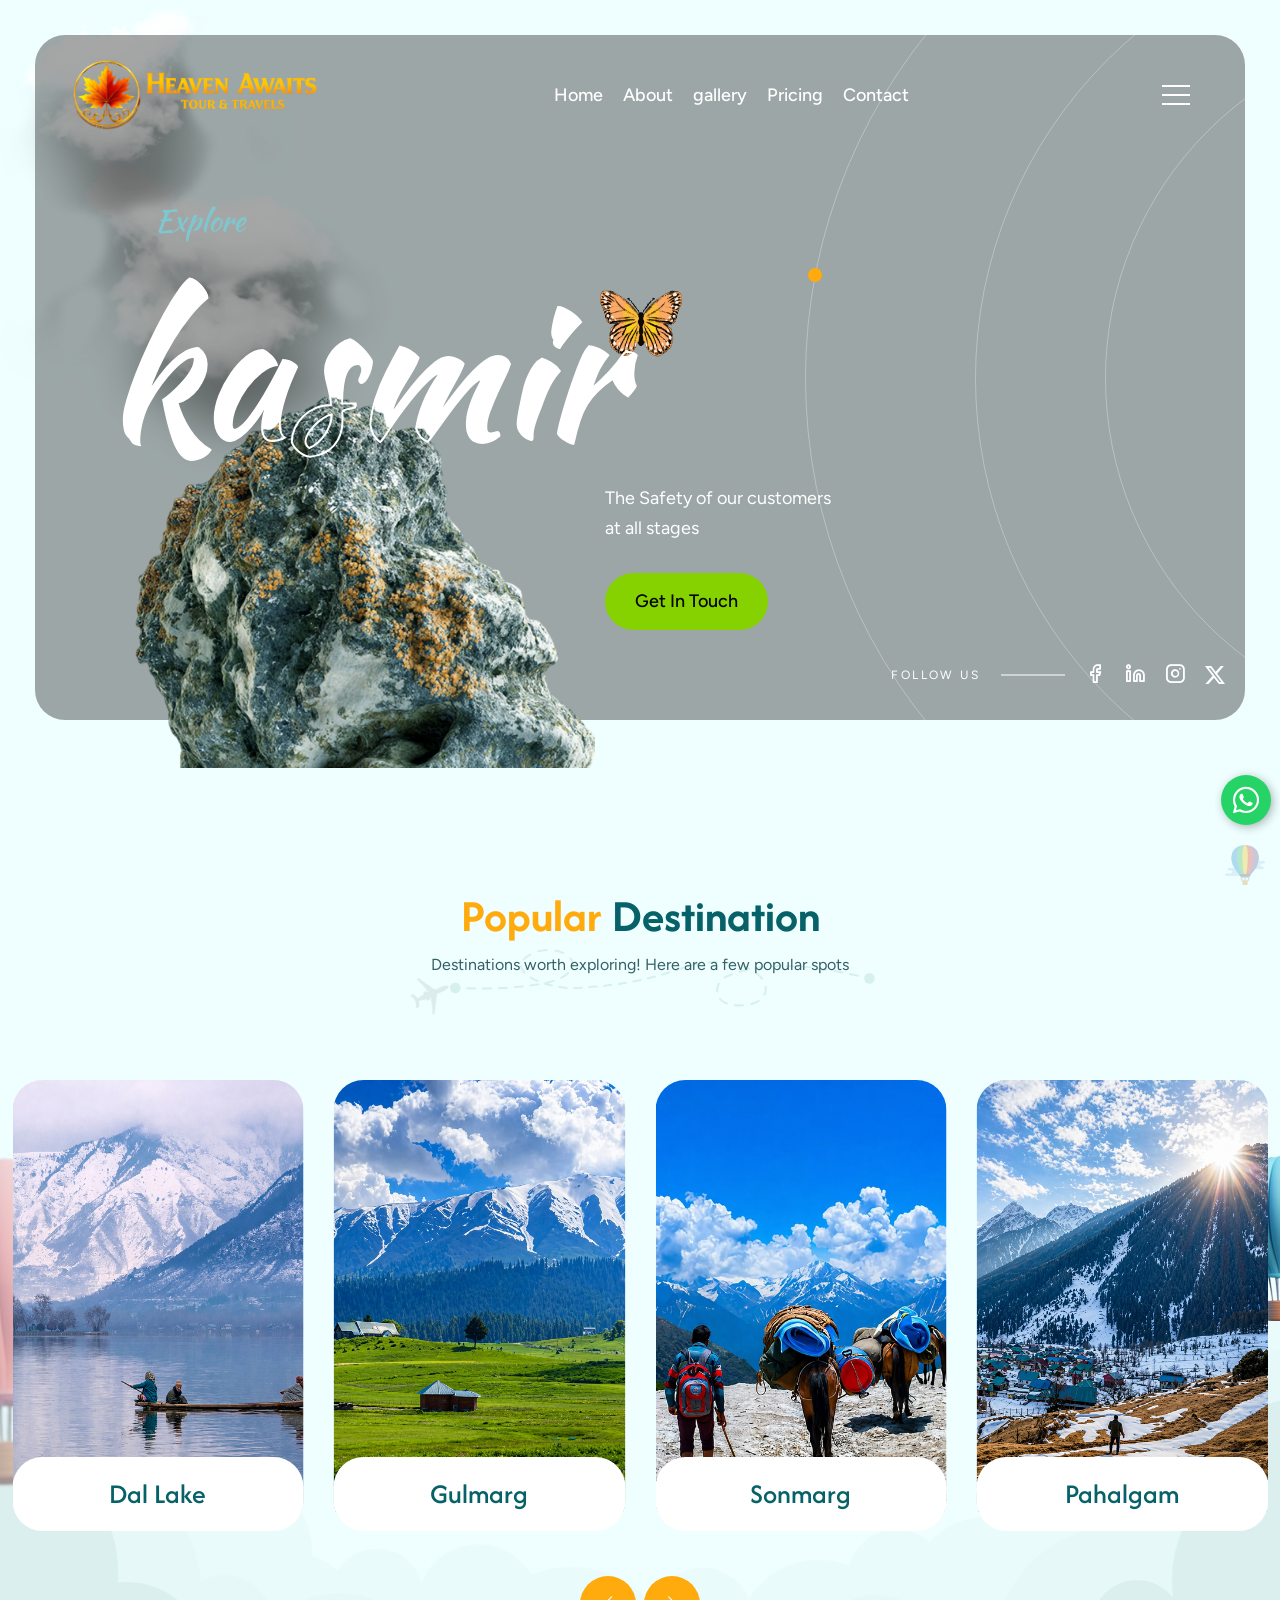
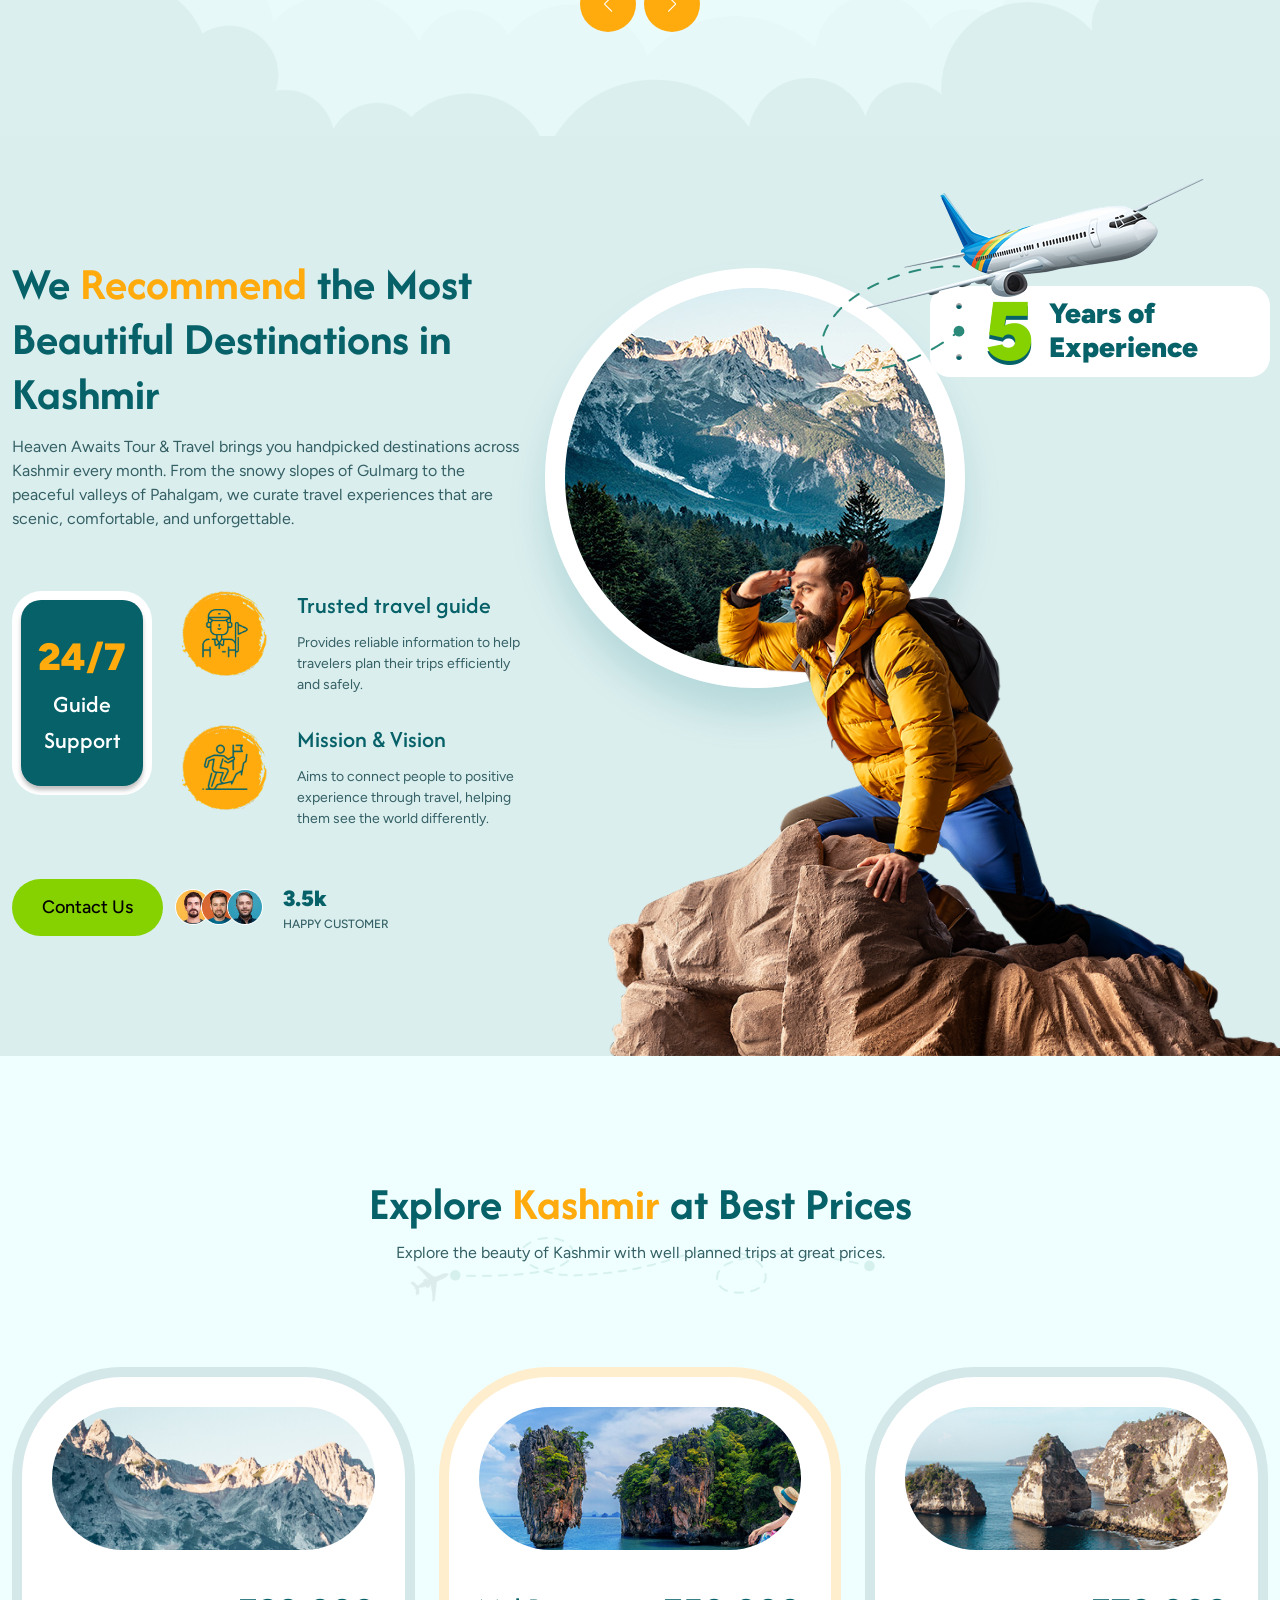
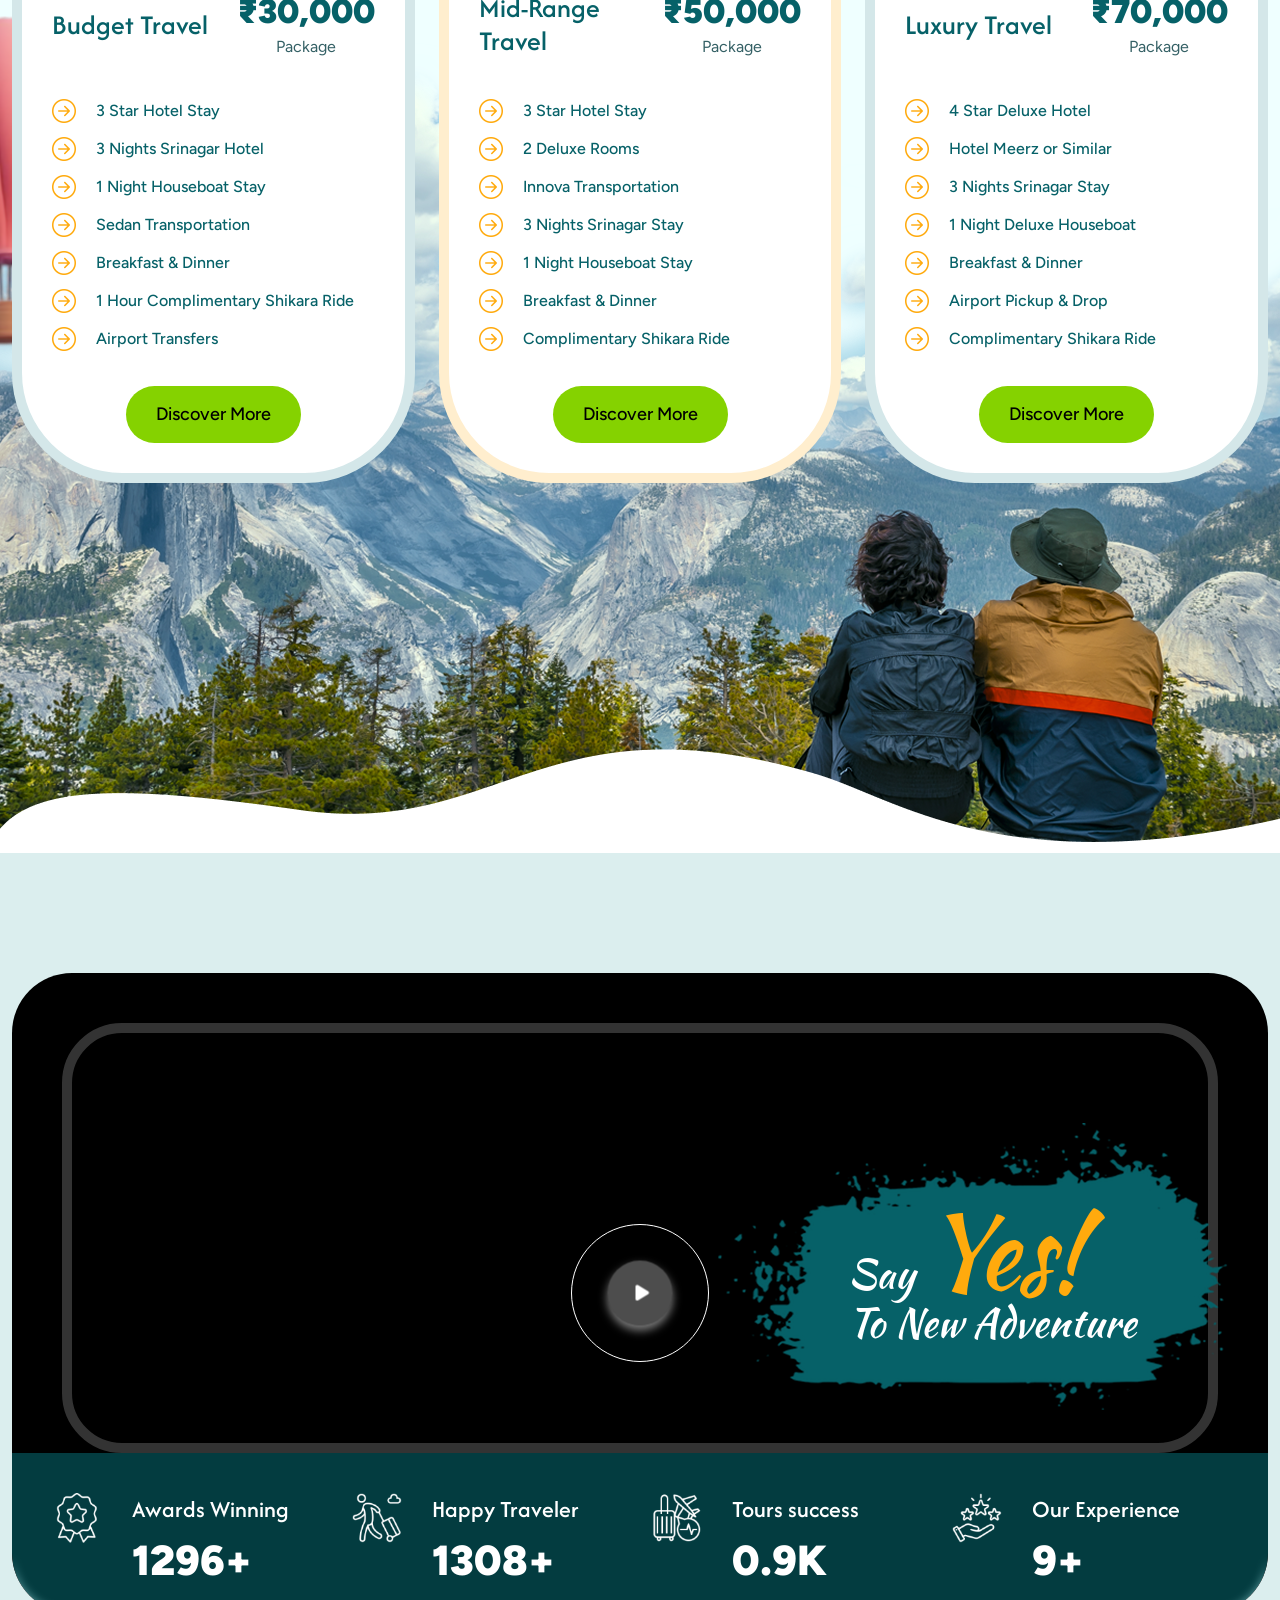
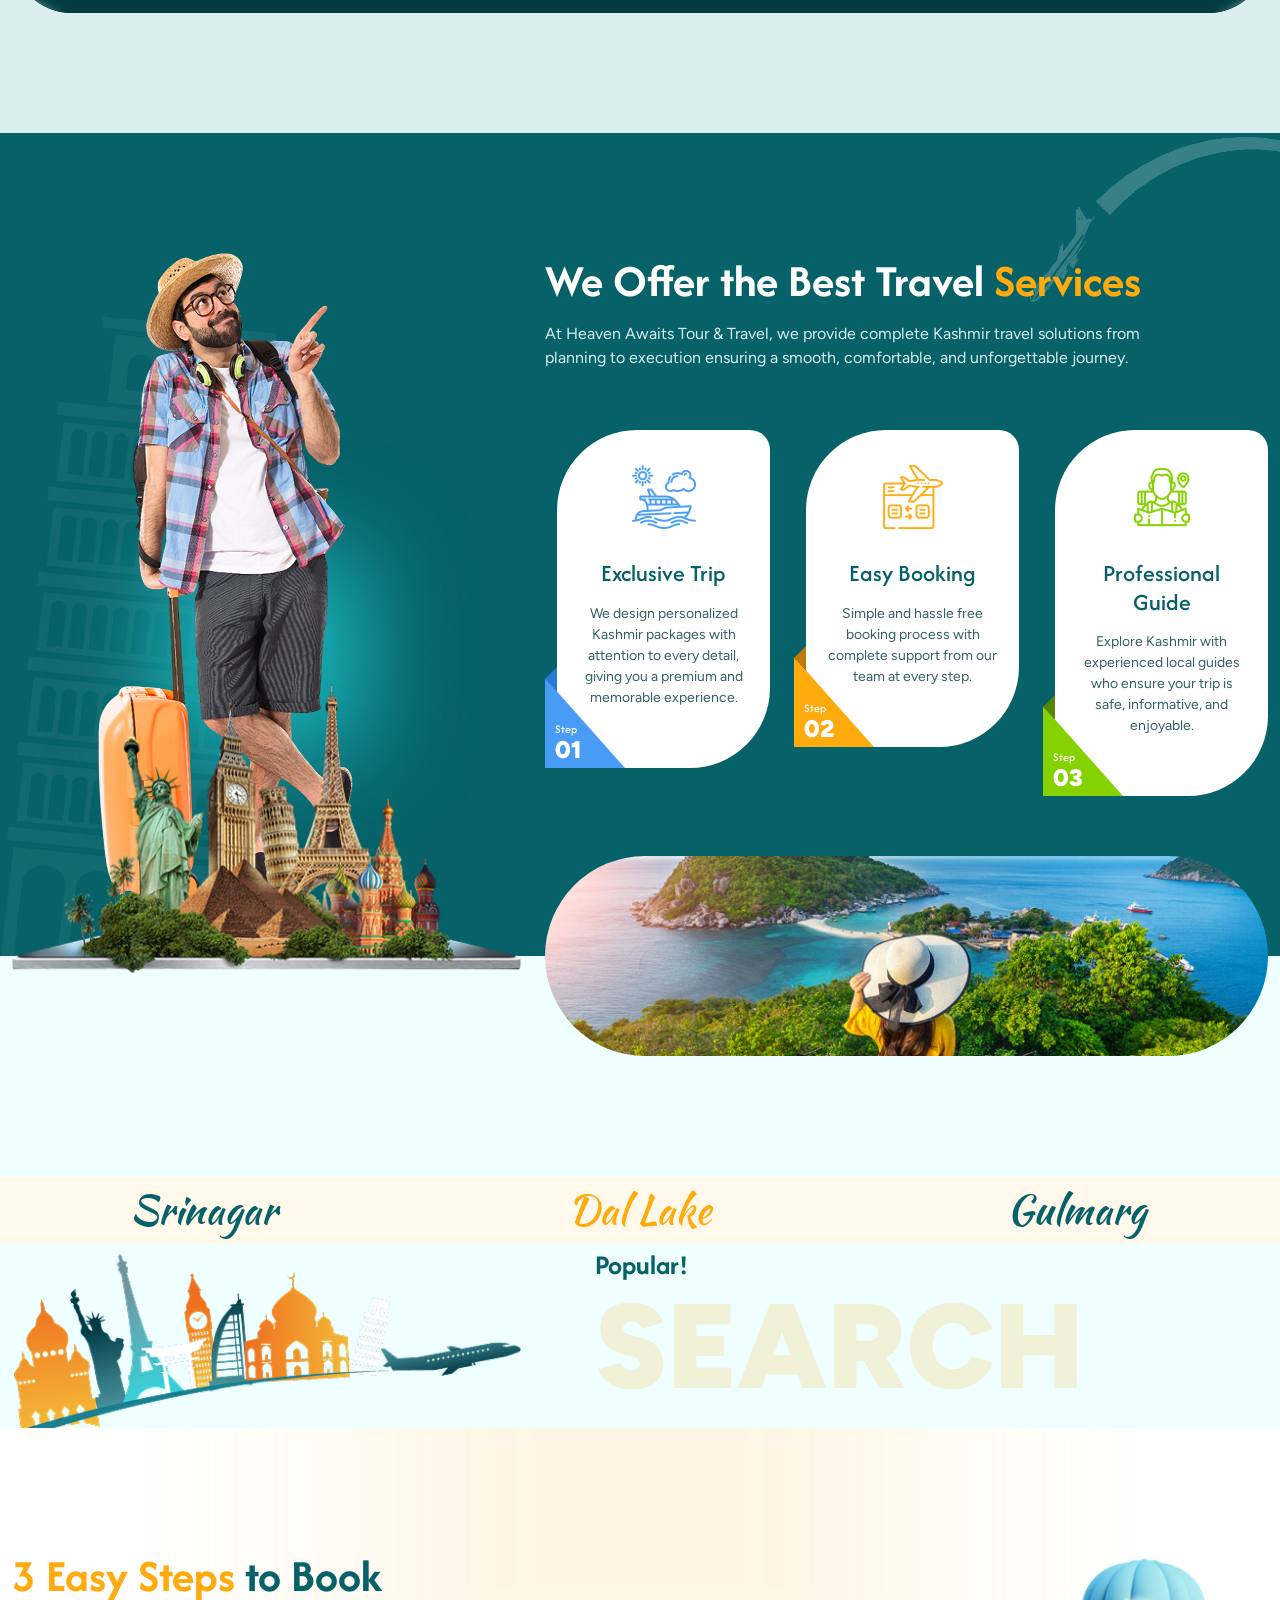
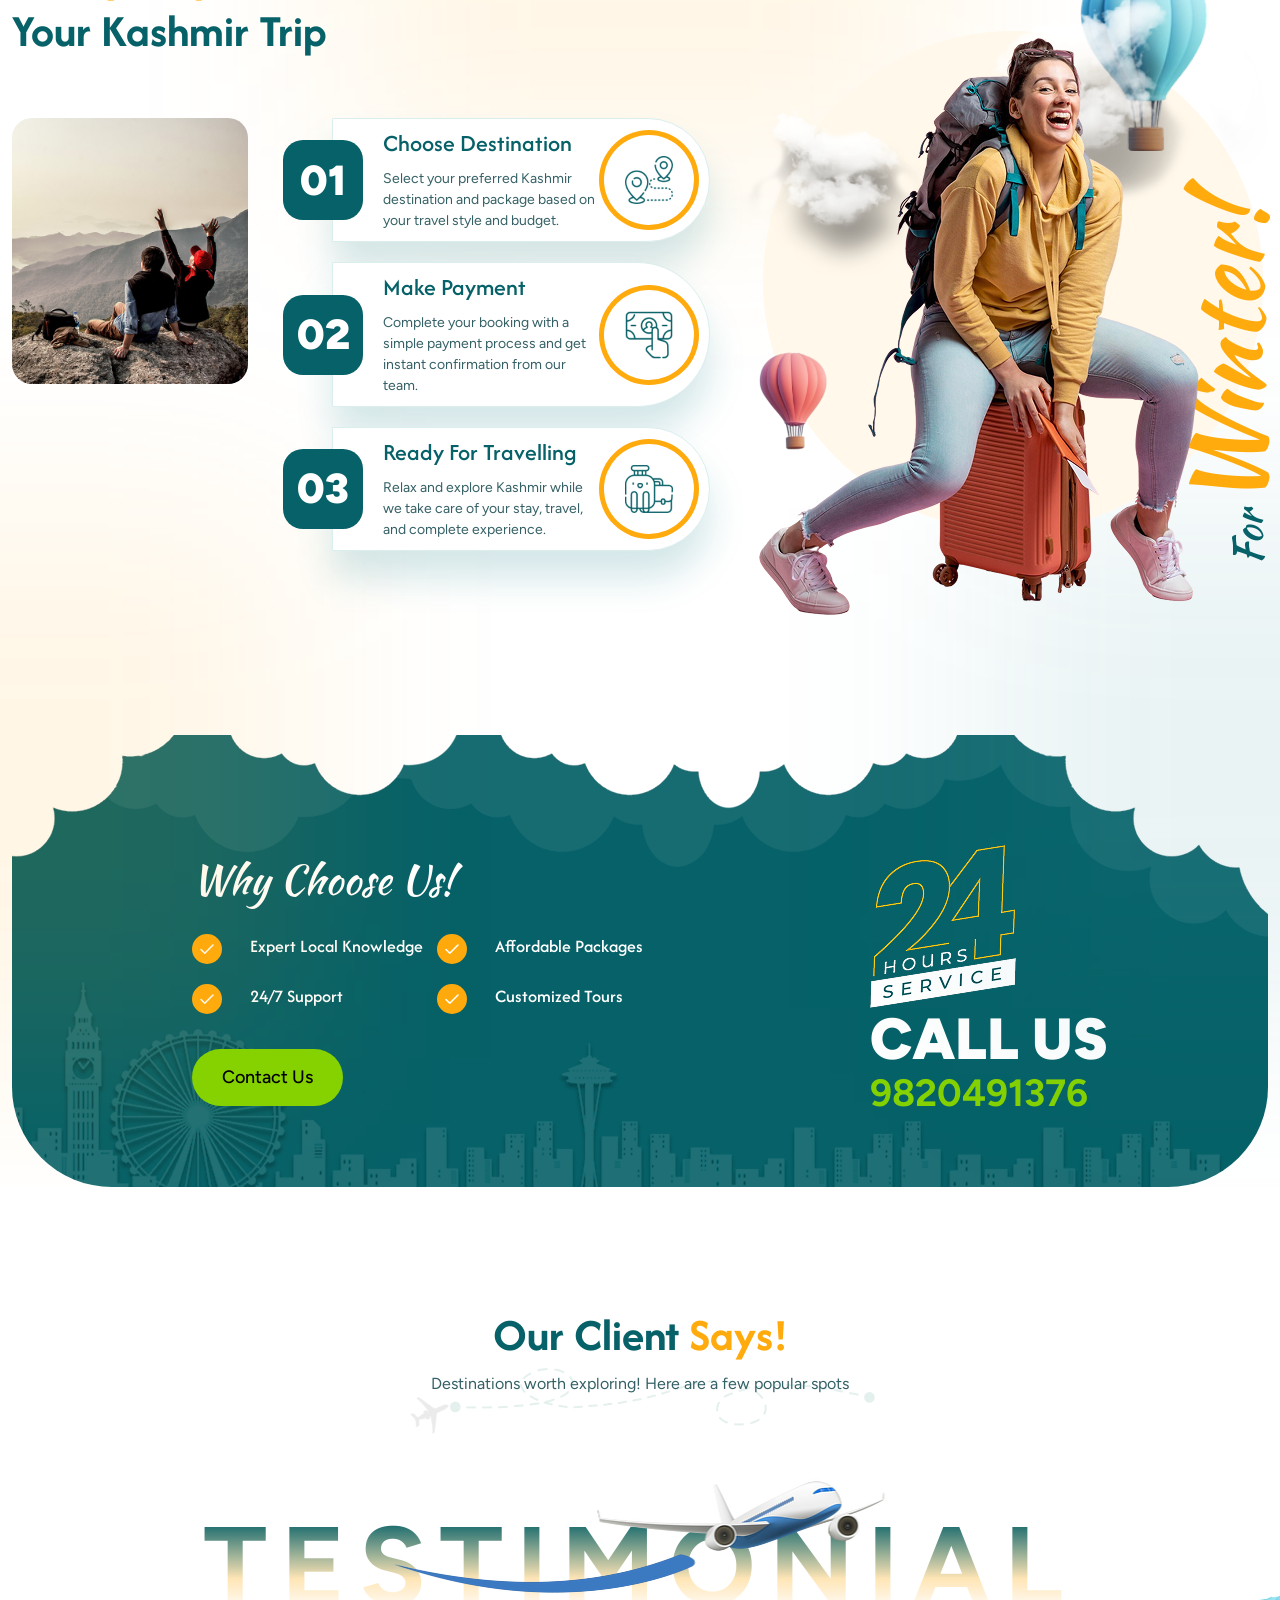
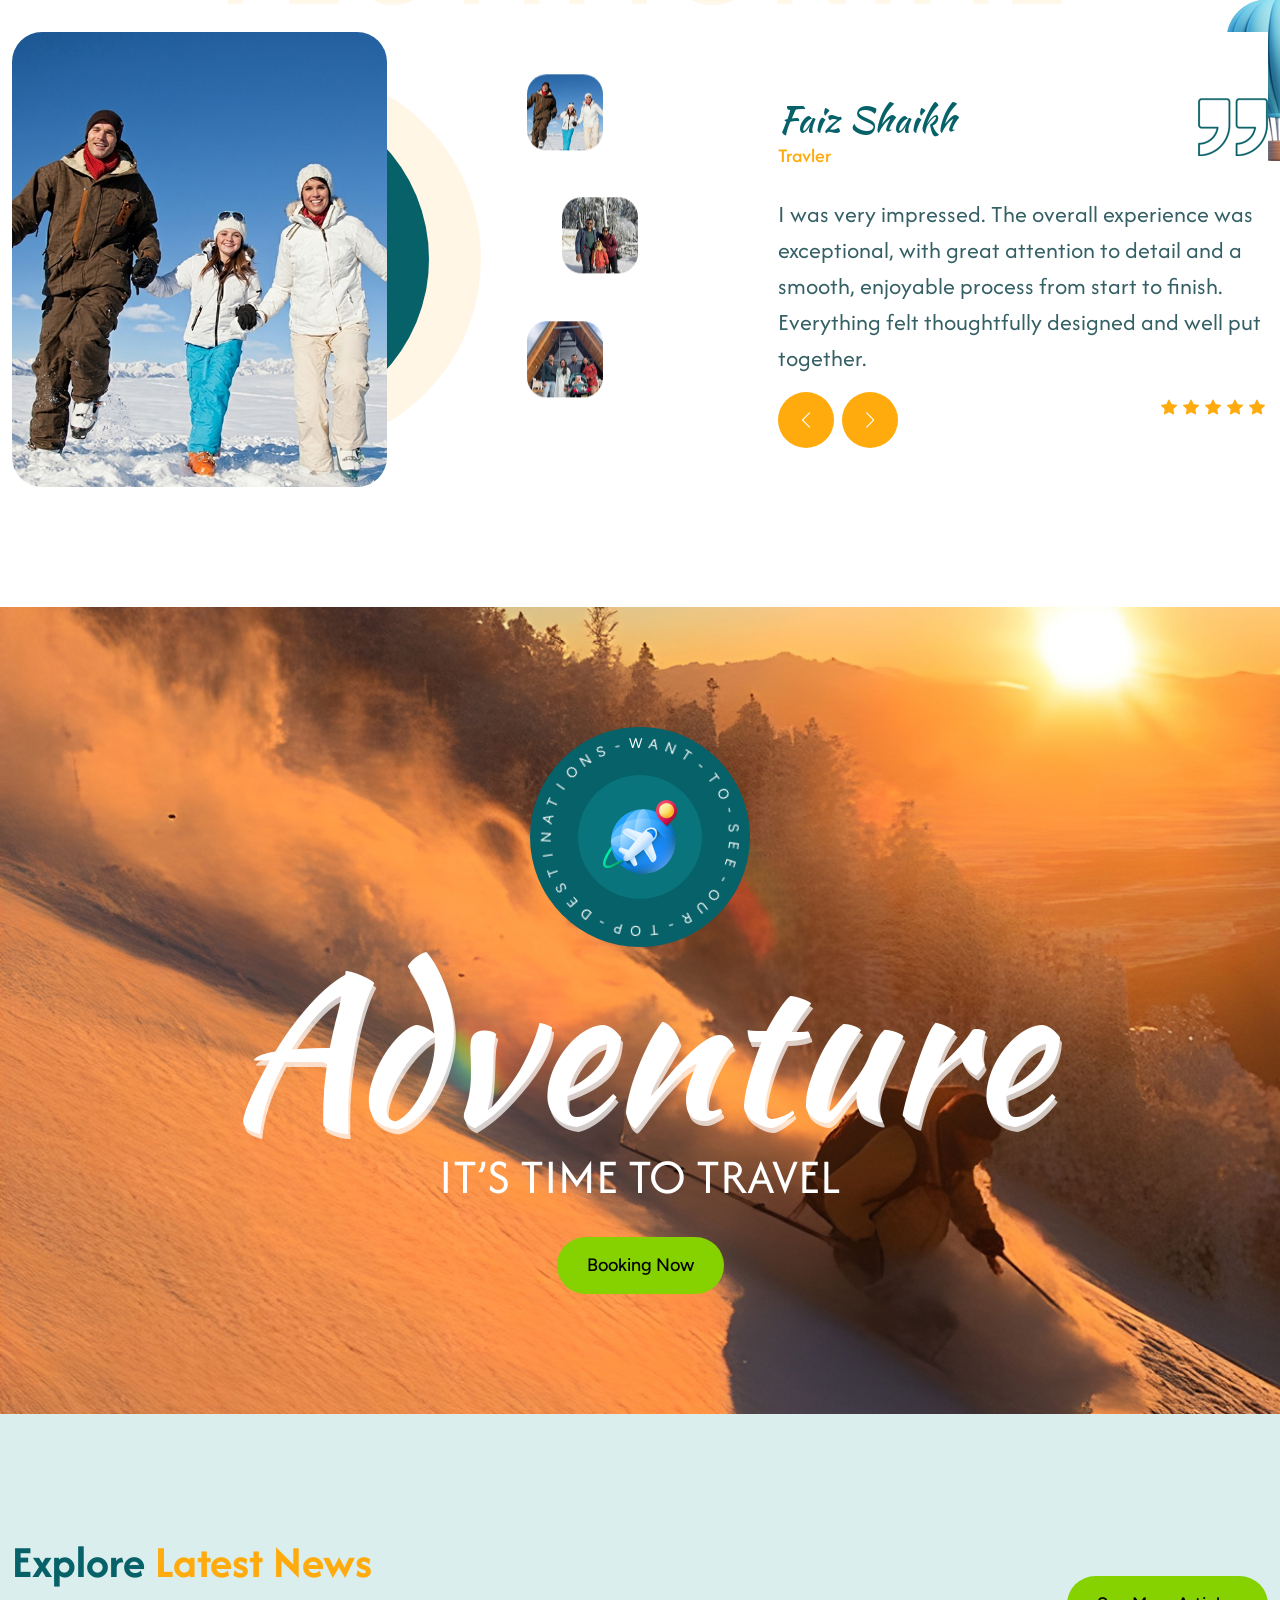
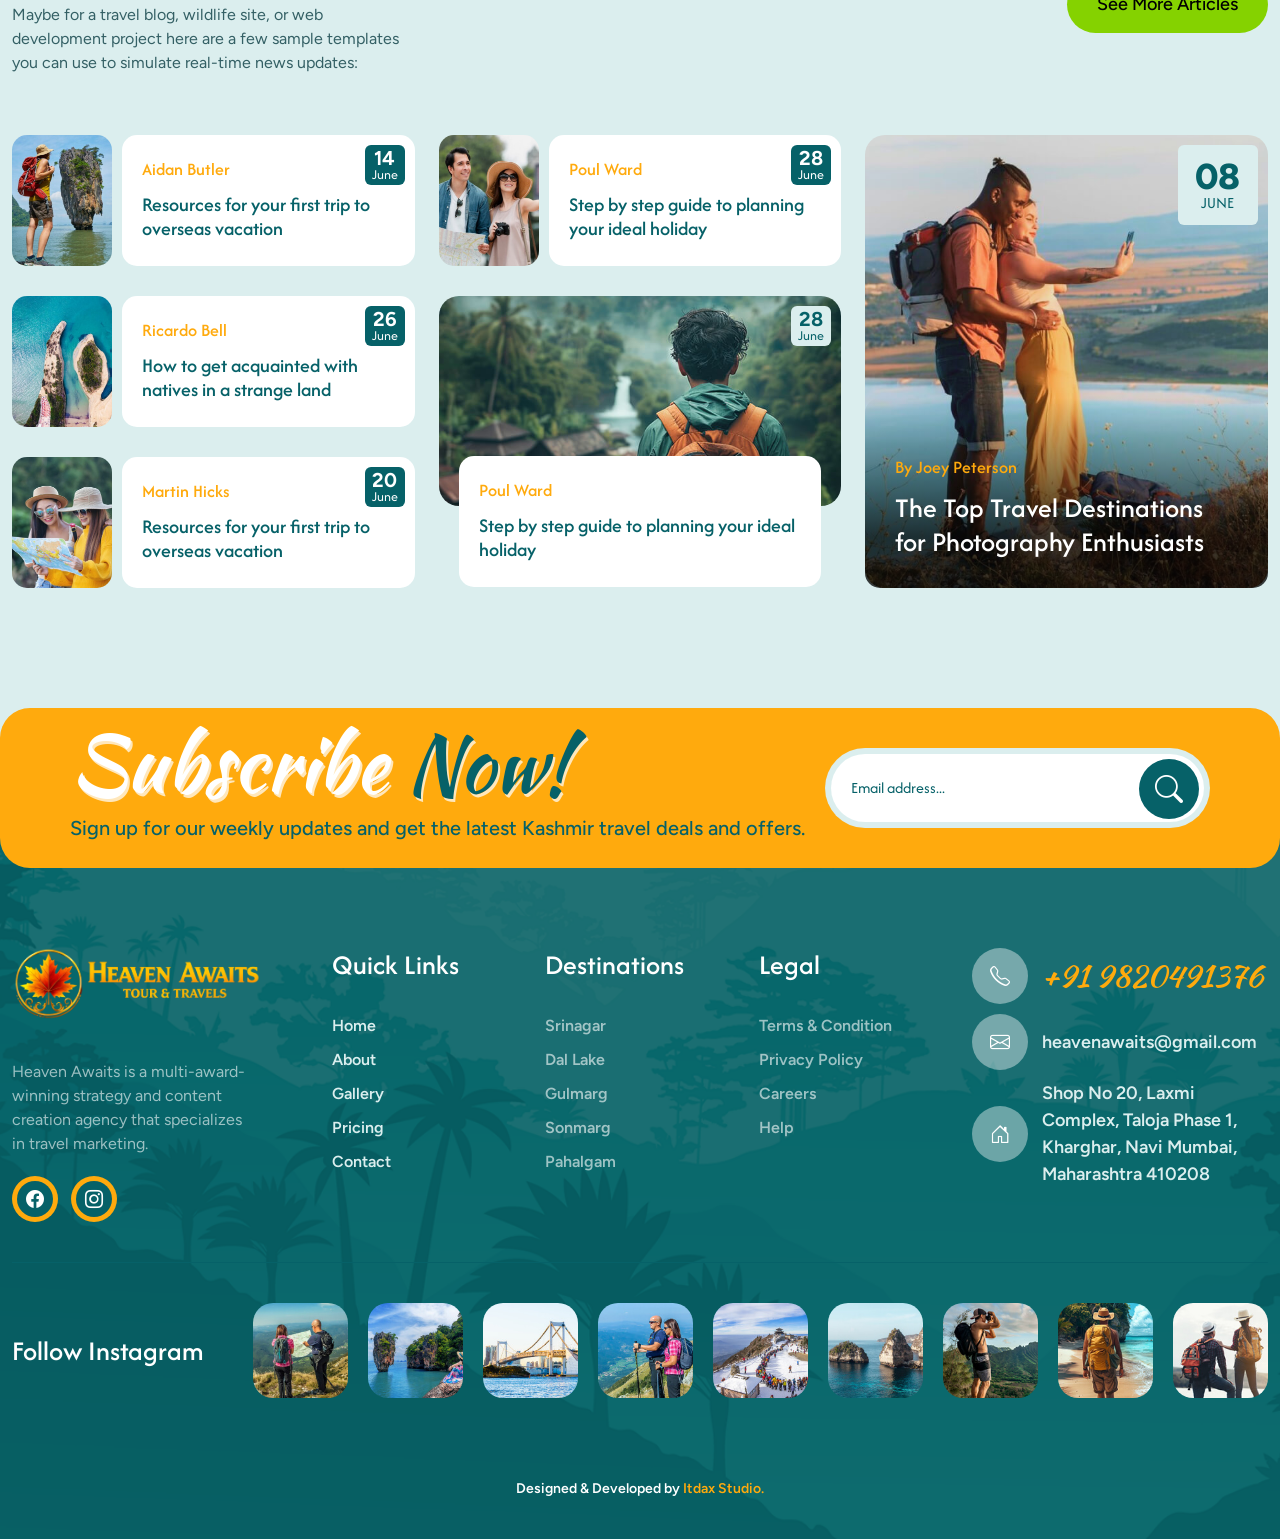
==== commit 460bf3d8: "24" ====
--- a/index.html
+++ b/index.html
@@ -304,12 +304,12 @@
                 </div>
 
 
-                <div class="tvr-banner-1-bottom-left">
+                <!-- <div class="tvr-banner-1-bottom-left">
                     <div class="media">
                         <img src="images/lizard.png" alt="Image" class="lizard">
                         <img src="images/li-eye.gif" alt="image" class="lizard-eye">
                     </div>
-                </div>
+                </div> -->
                 <div class="trv-cloud-1">
                     <div class="marquee-hm1-cloud1">
                         <img src="images/cloud-1.png" alt="Image">
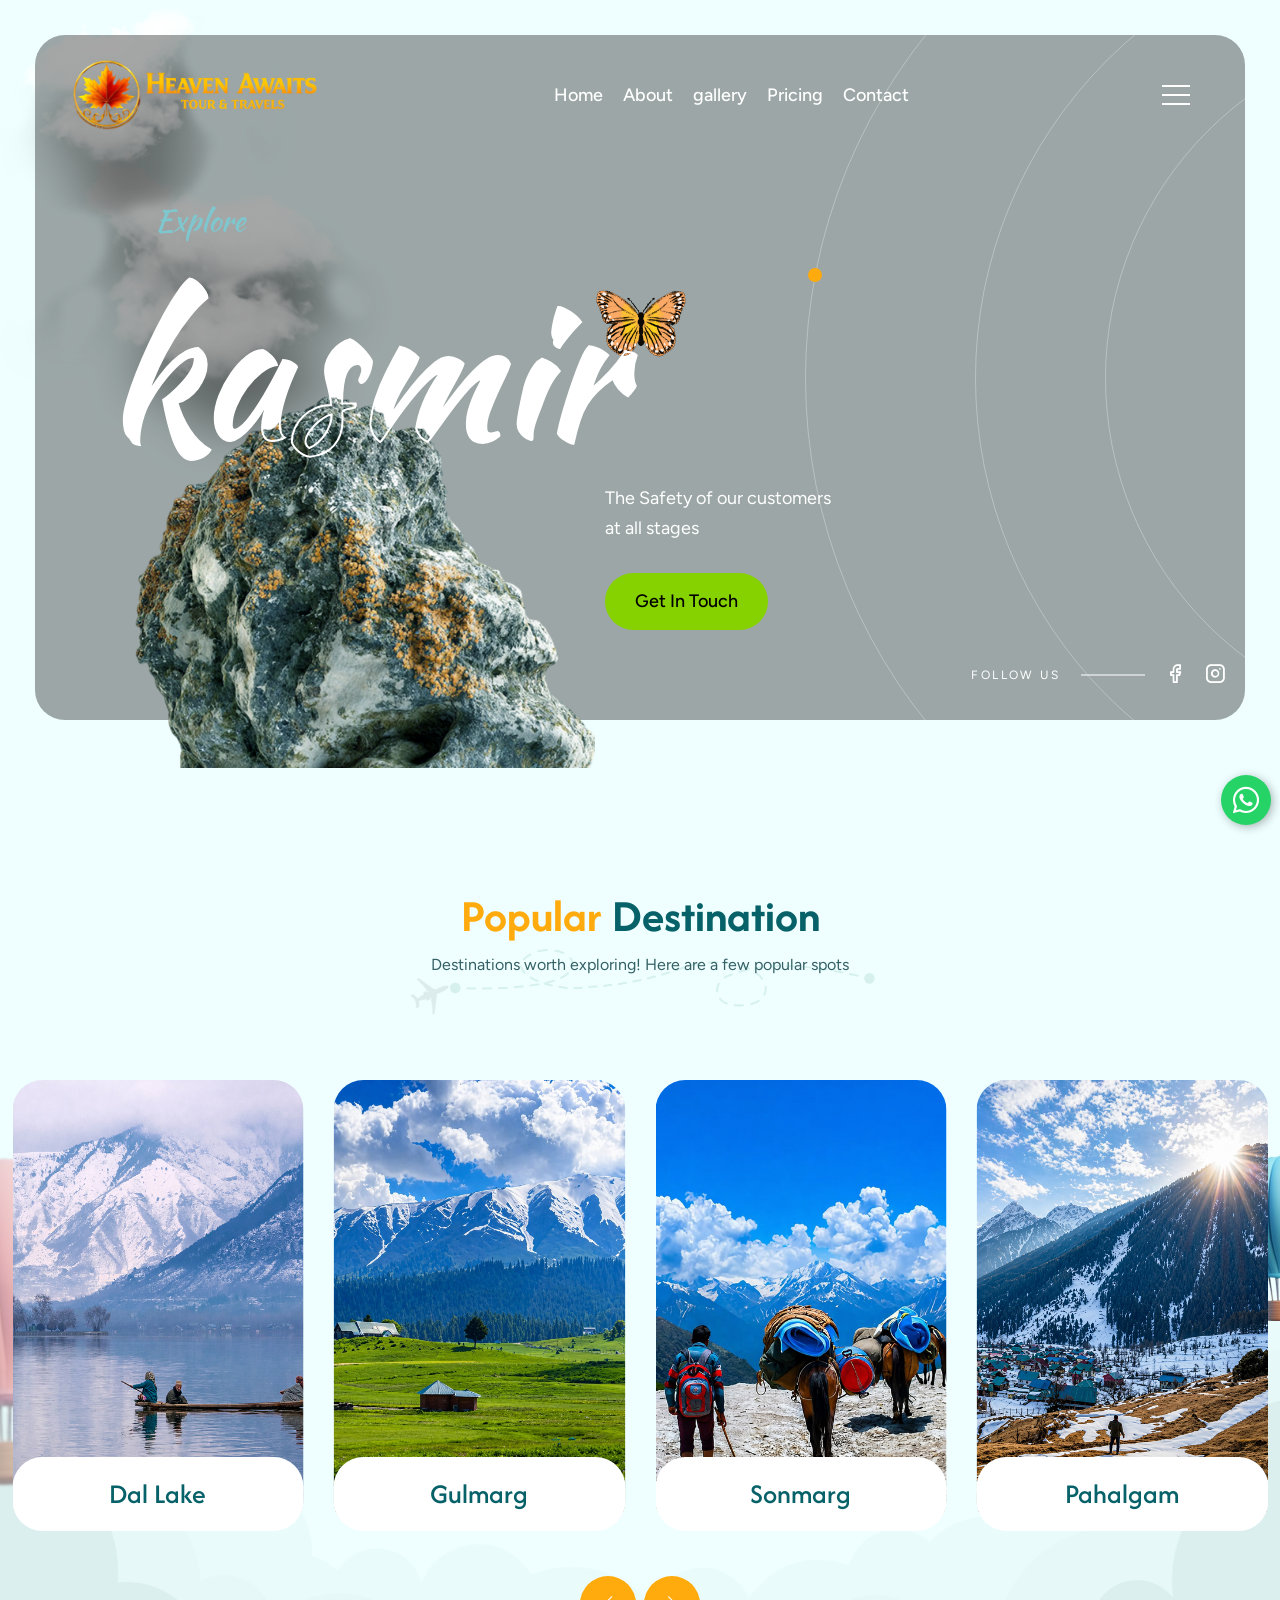
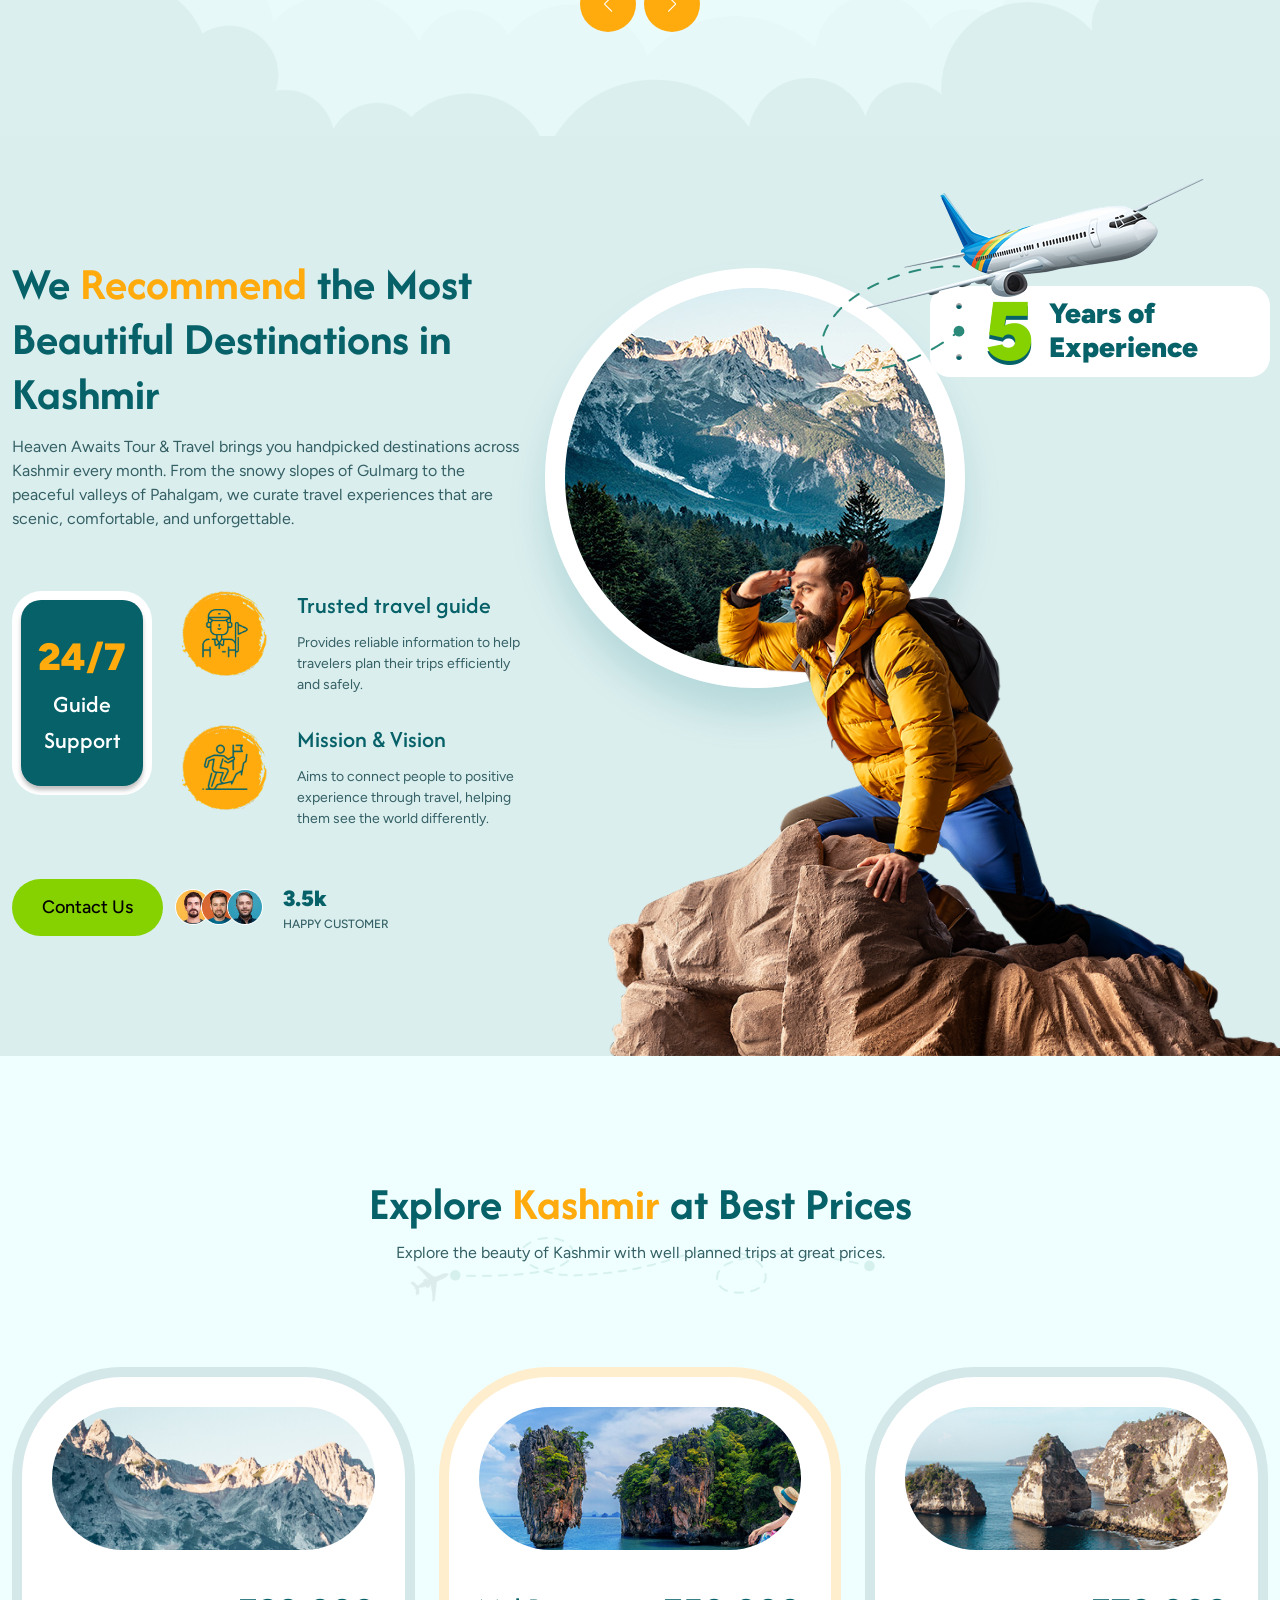
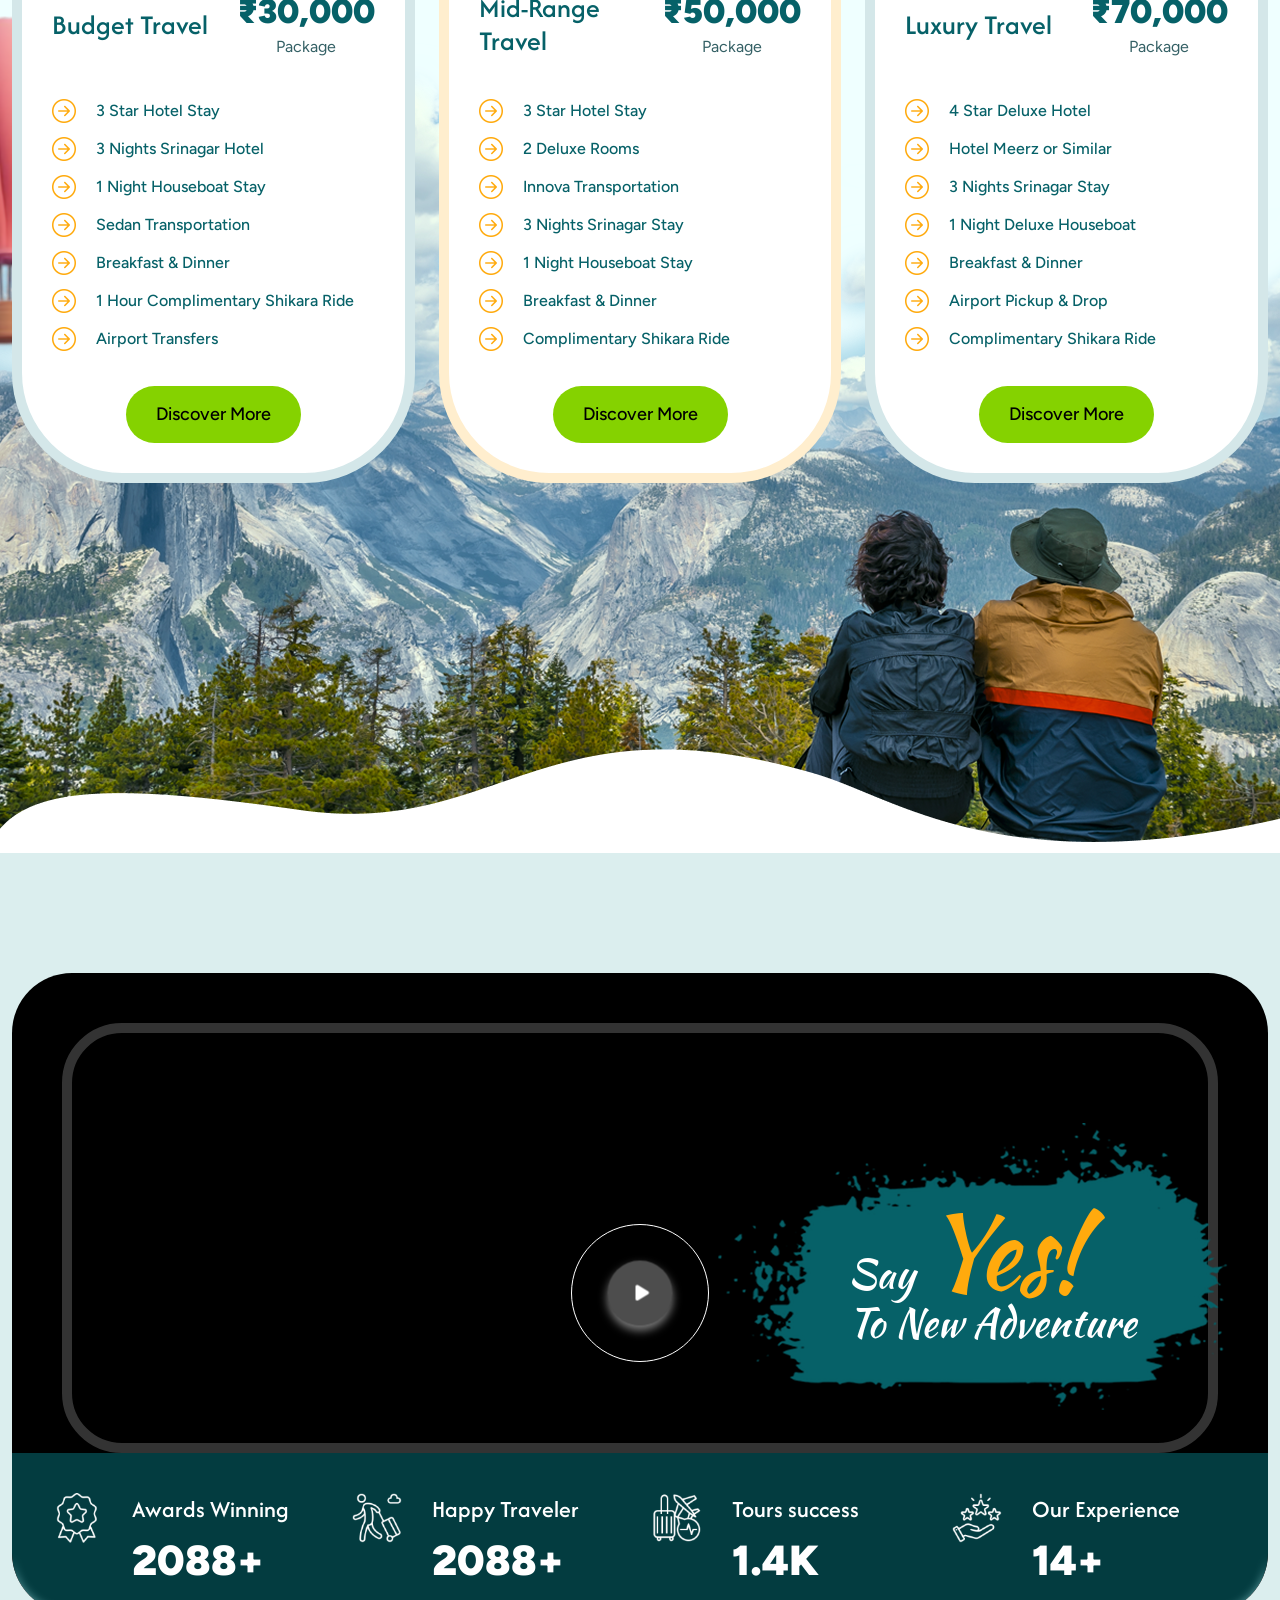
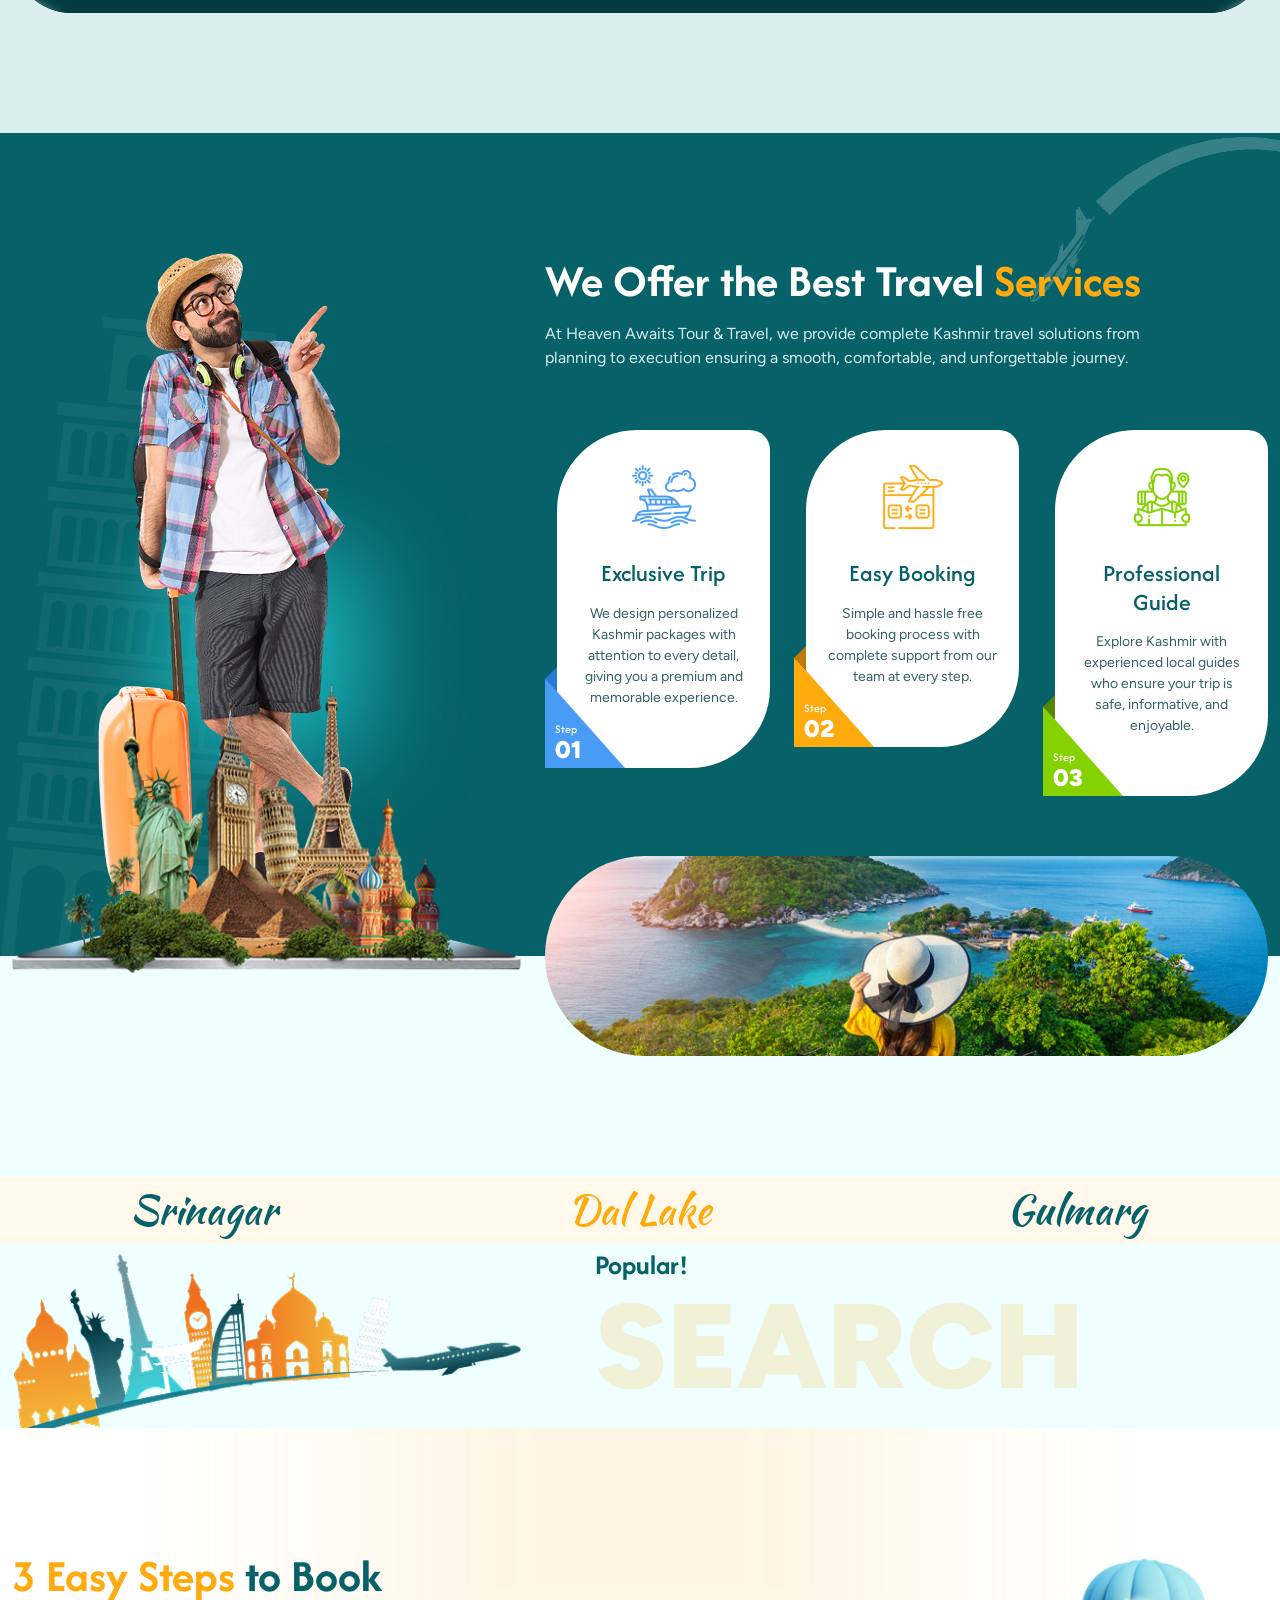
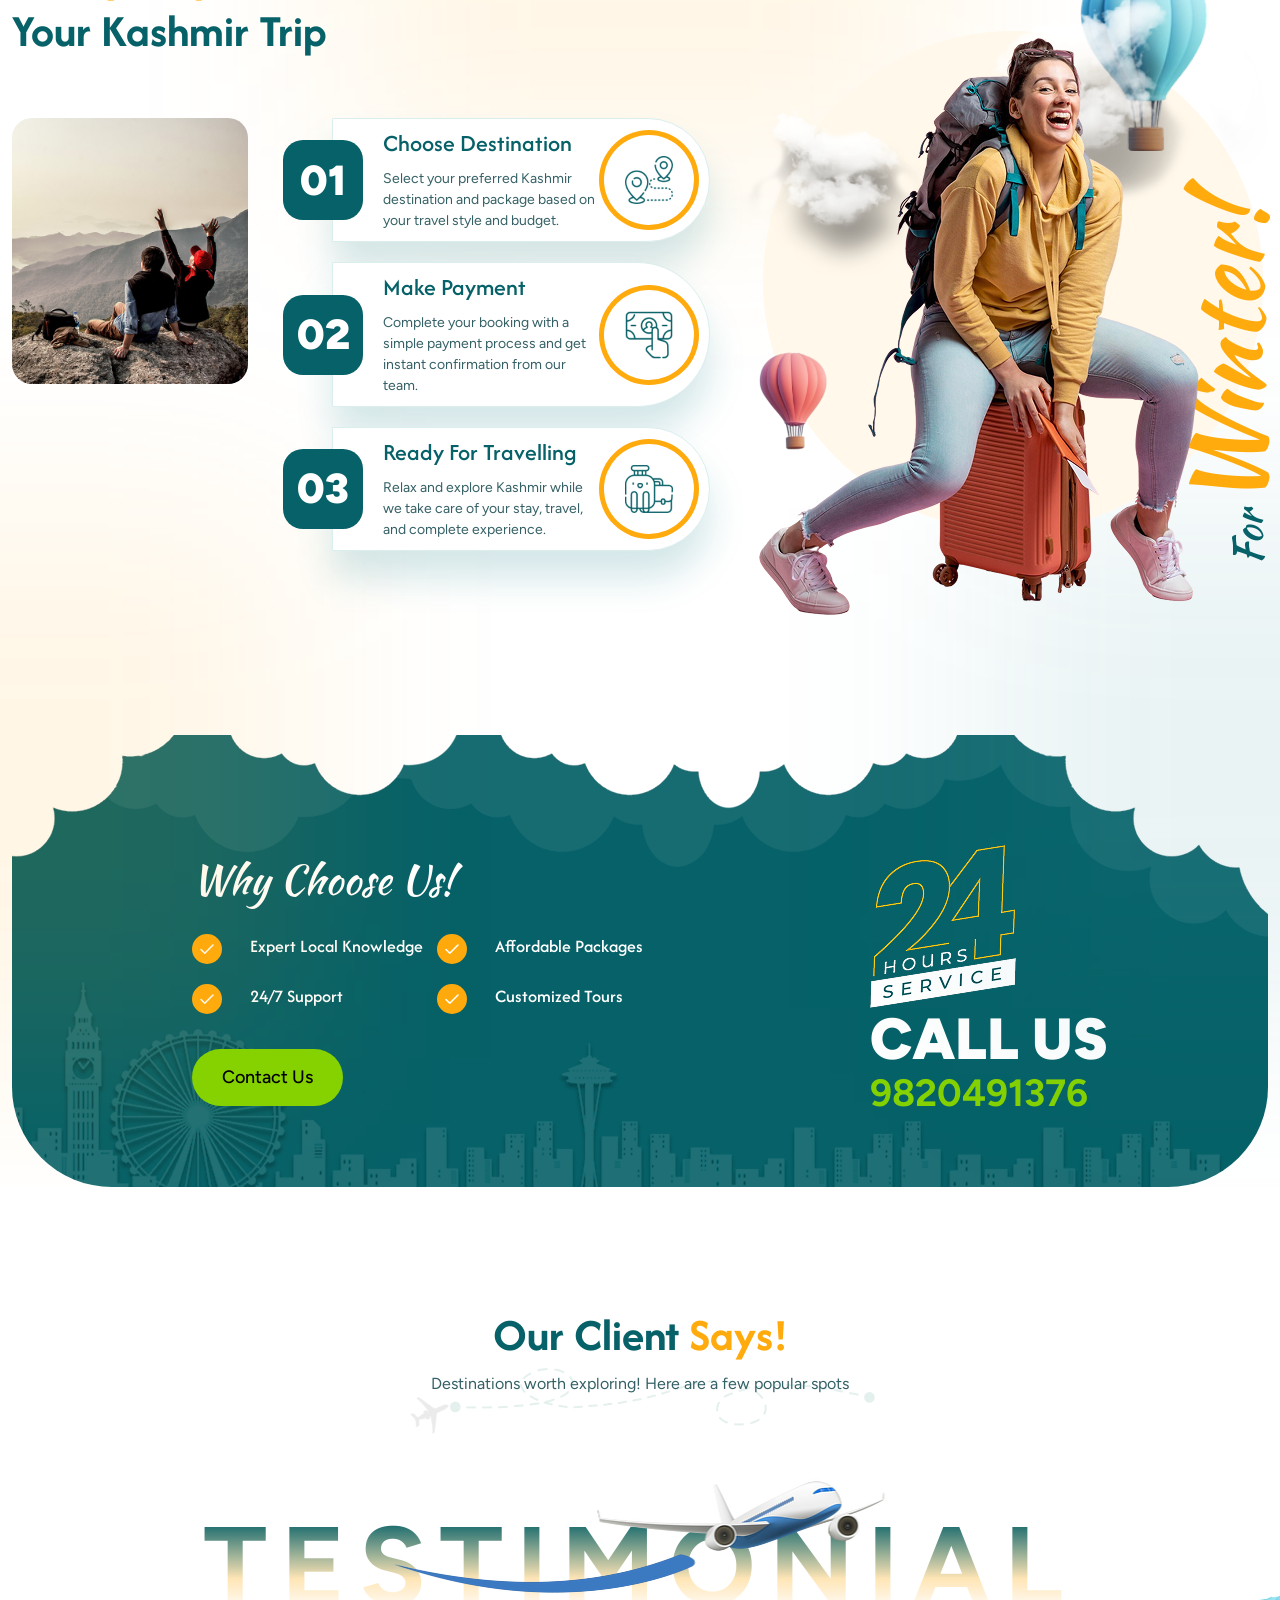
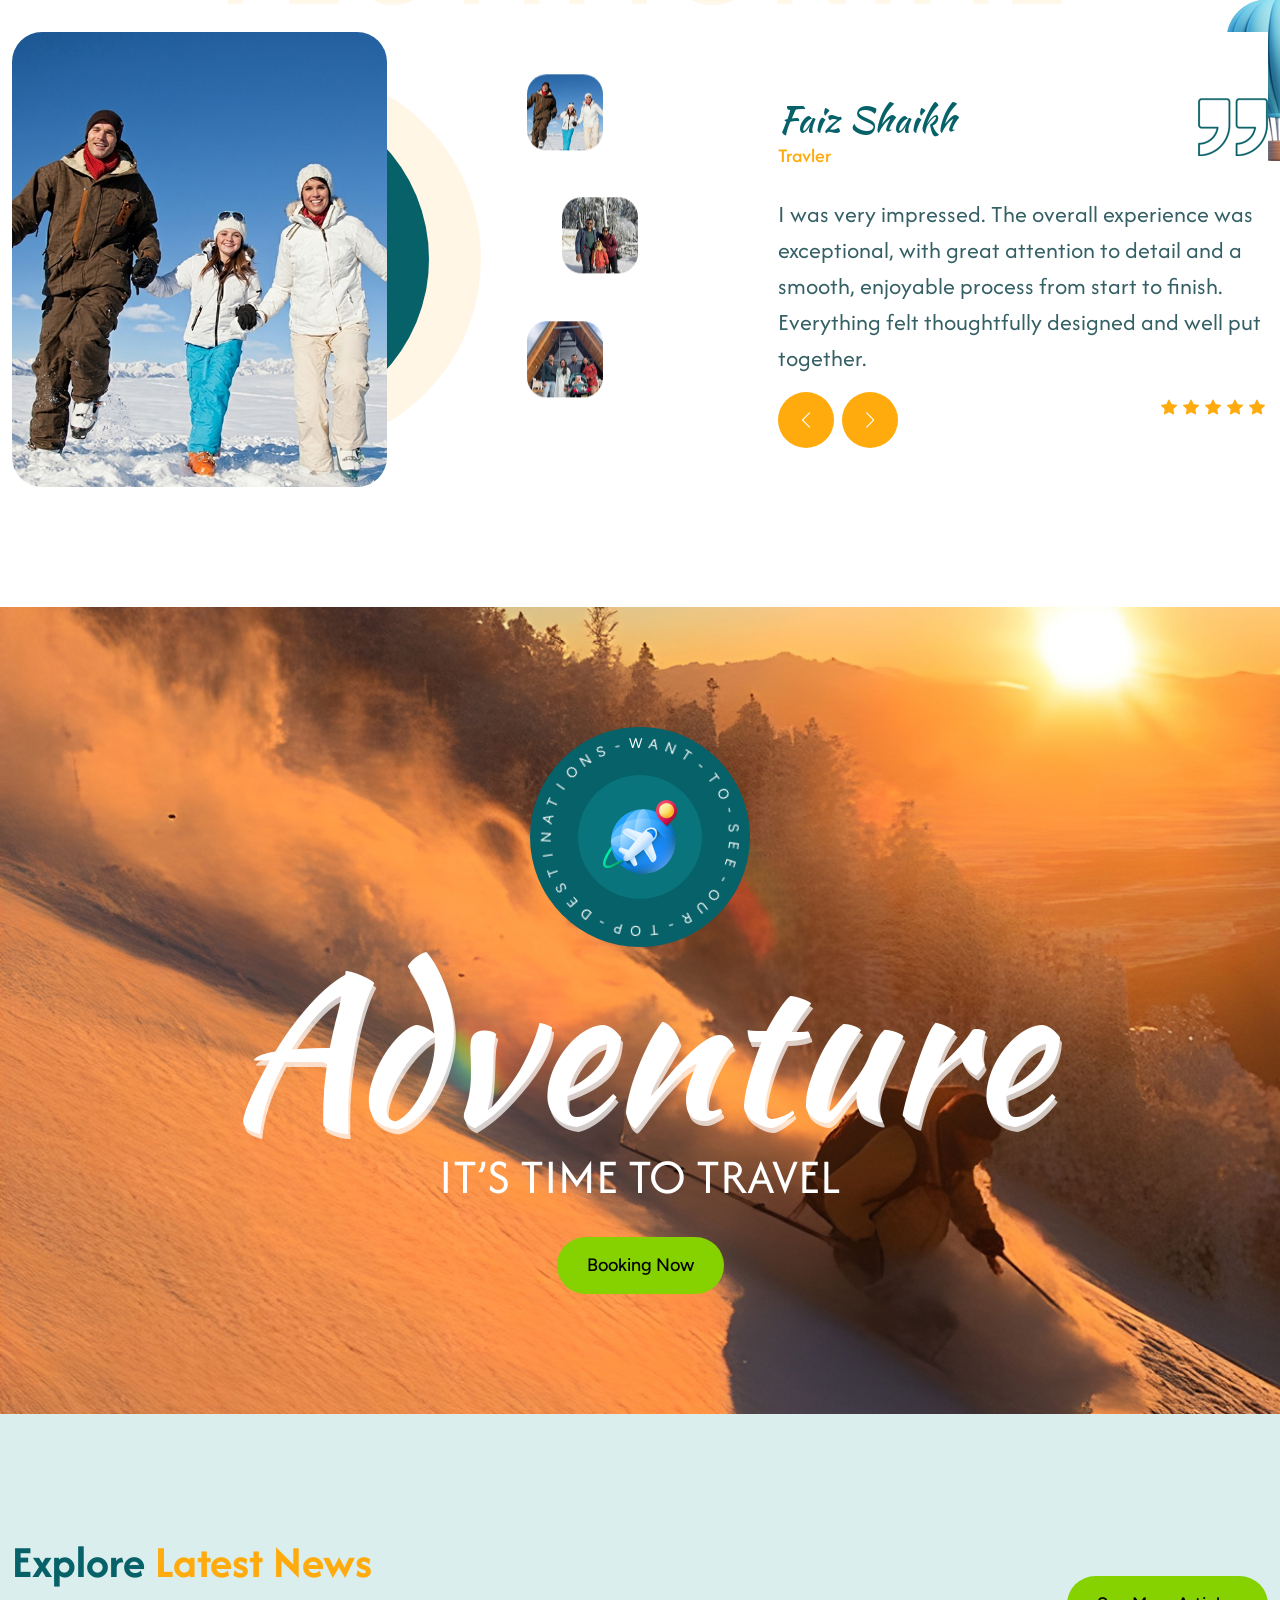
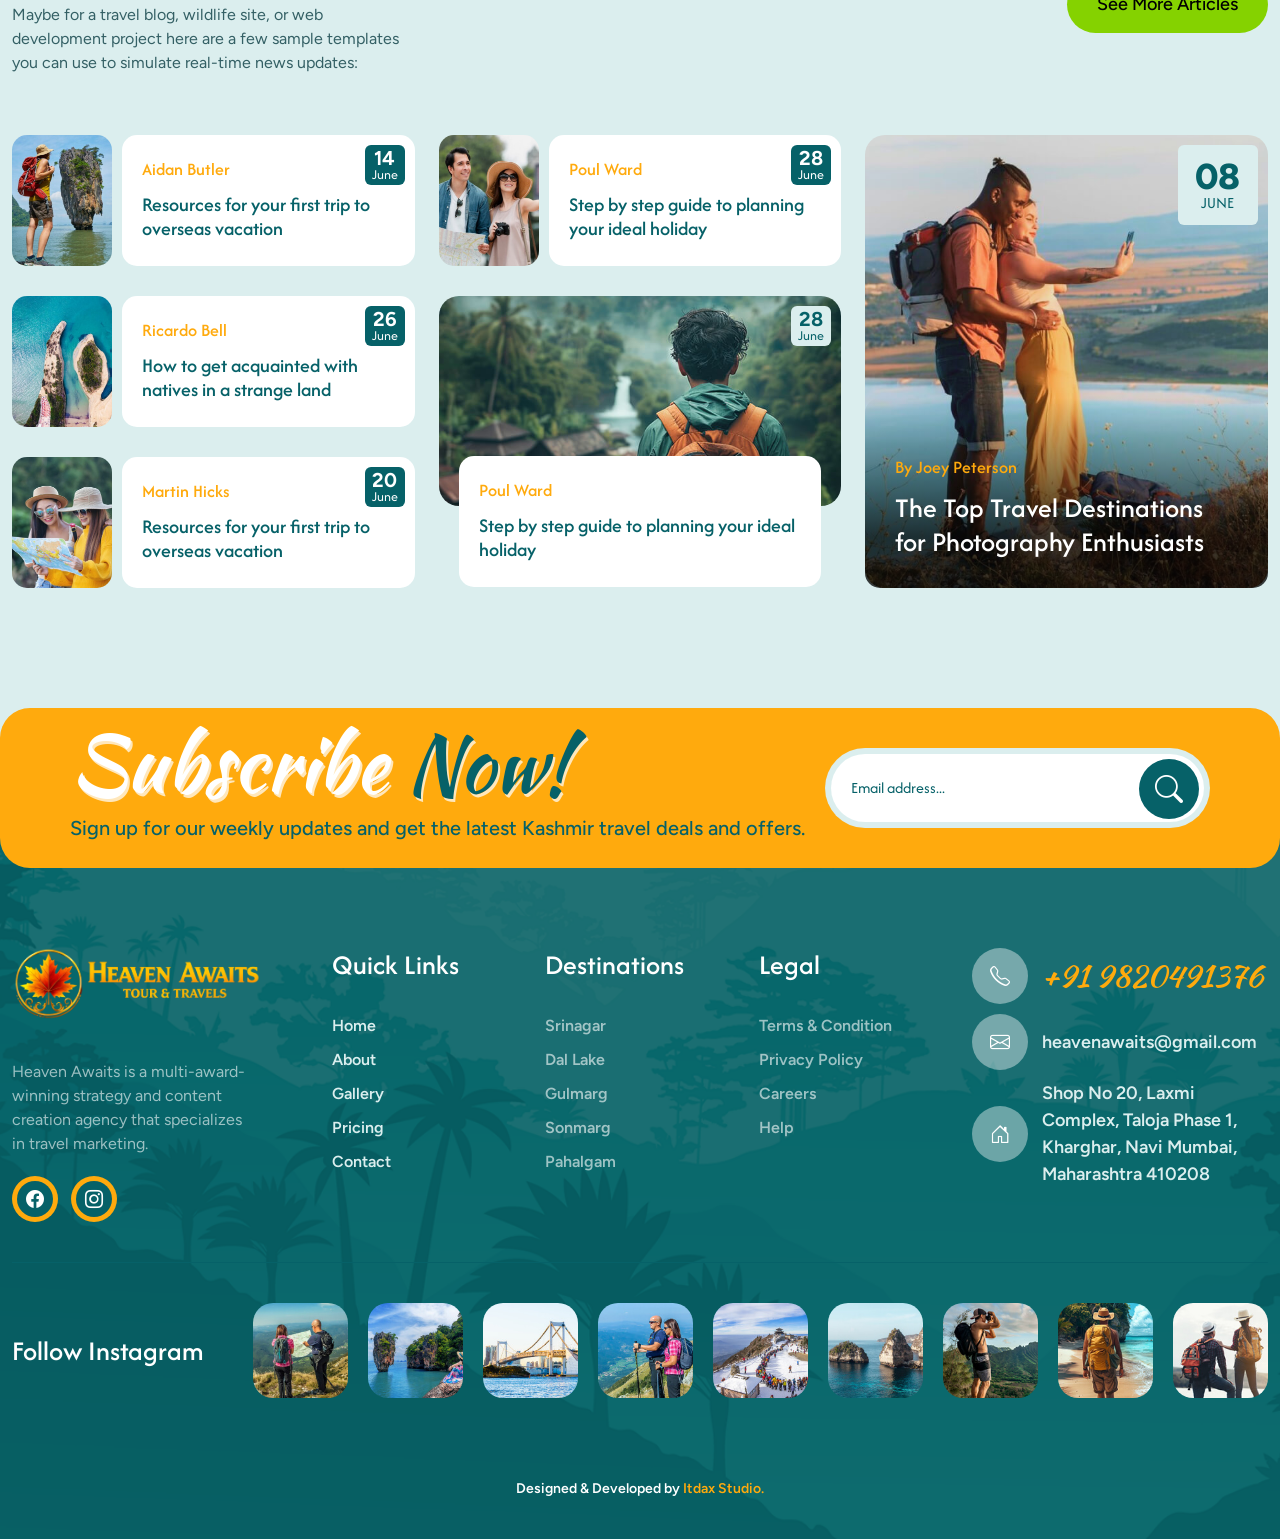
==== commit 4df23031: "25" ====
--- a/index.html
+++ b/index.html
@@ -283,9 +283,7 @@
                         <span>Follow Us</span>
                         <ul>
                             <li><a href="javascript:;"><i class="feather feather-facebook"></i></a></li>
-                            <li><a href="javascript:;"><i class="feather feather-linkedin"></i></a></li>
                             <li><a href="javascript:;"><i class="feather feather-instagram"></i></a></li>
-                            <li><a href="javascript:;"><i class="bi bi-twitter-x"></i></a></li>
                         </ul>
                     </div>
 
